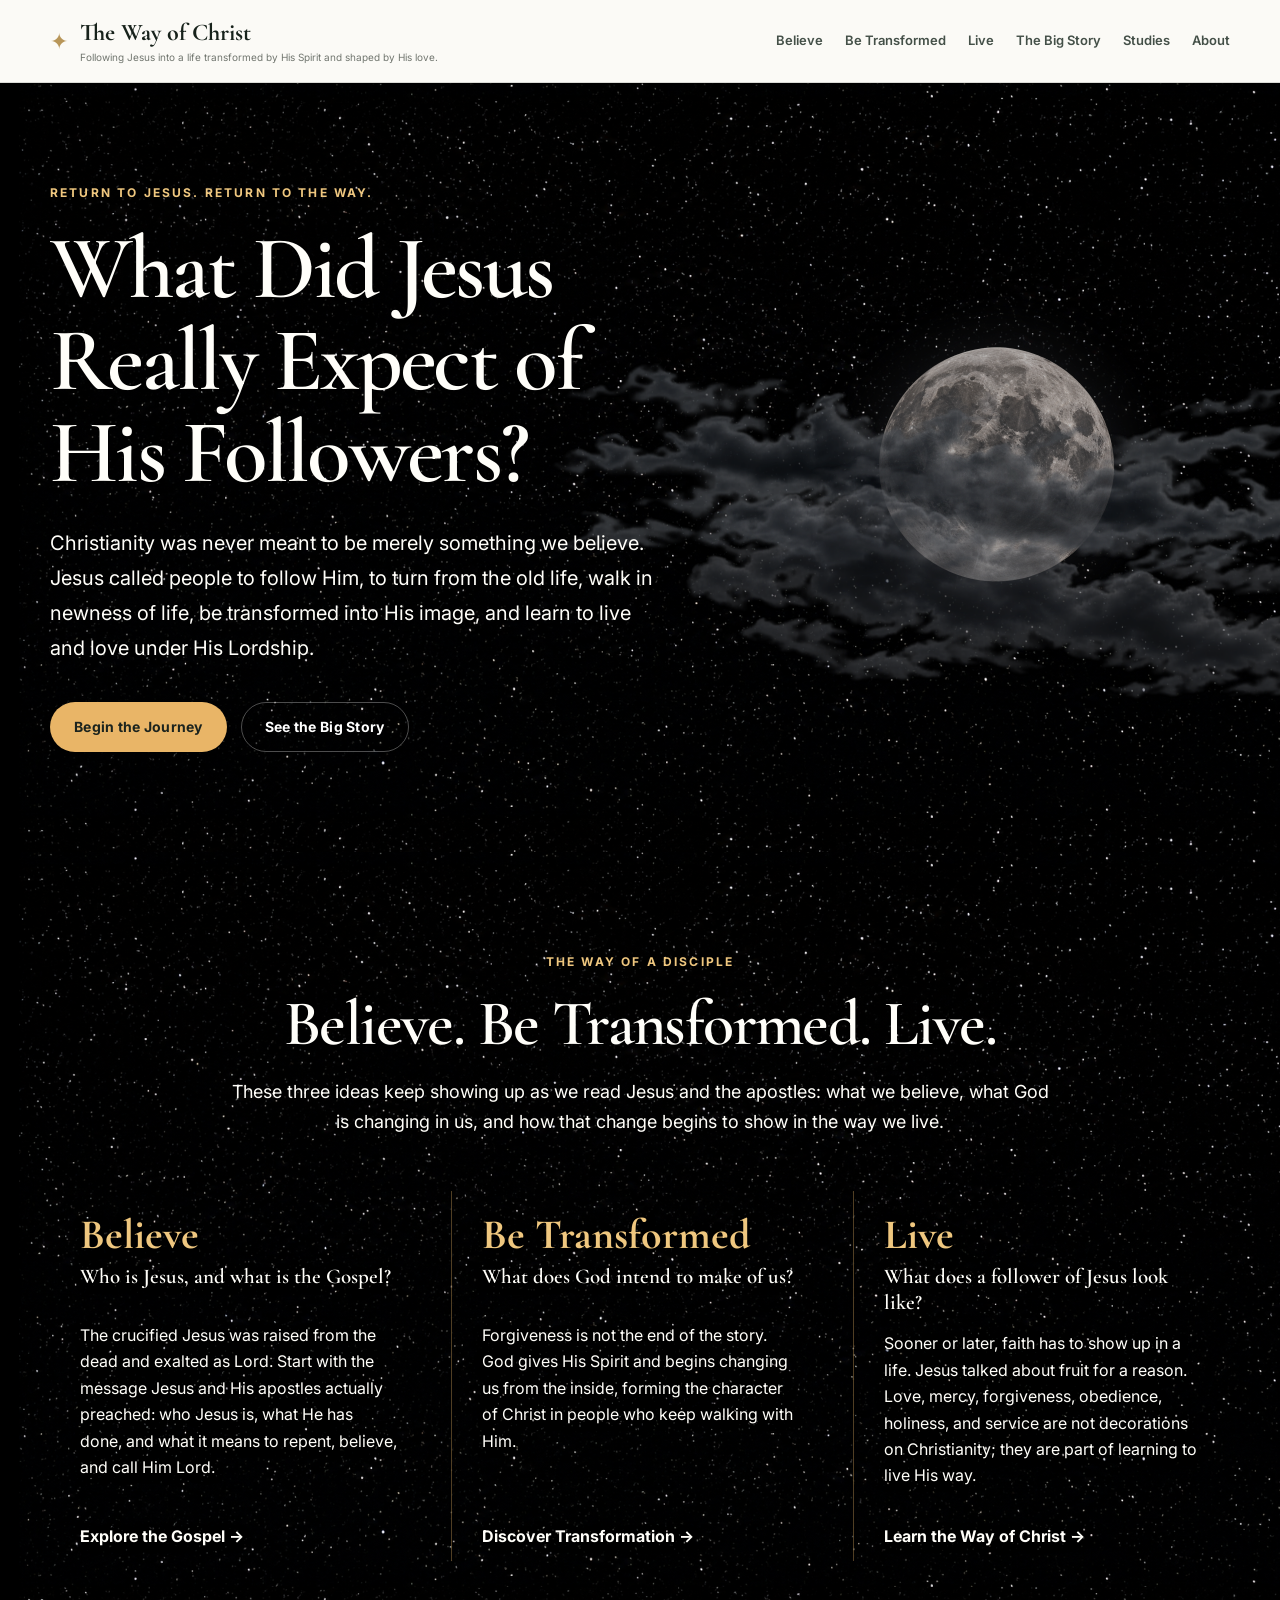
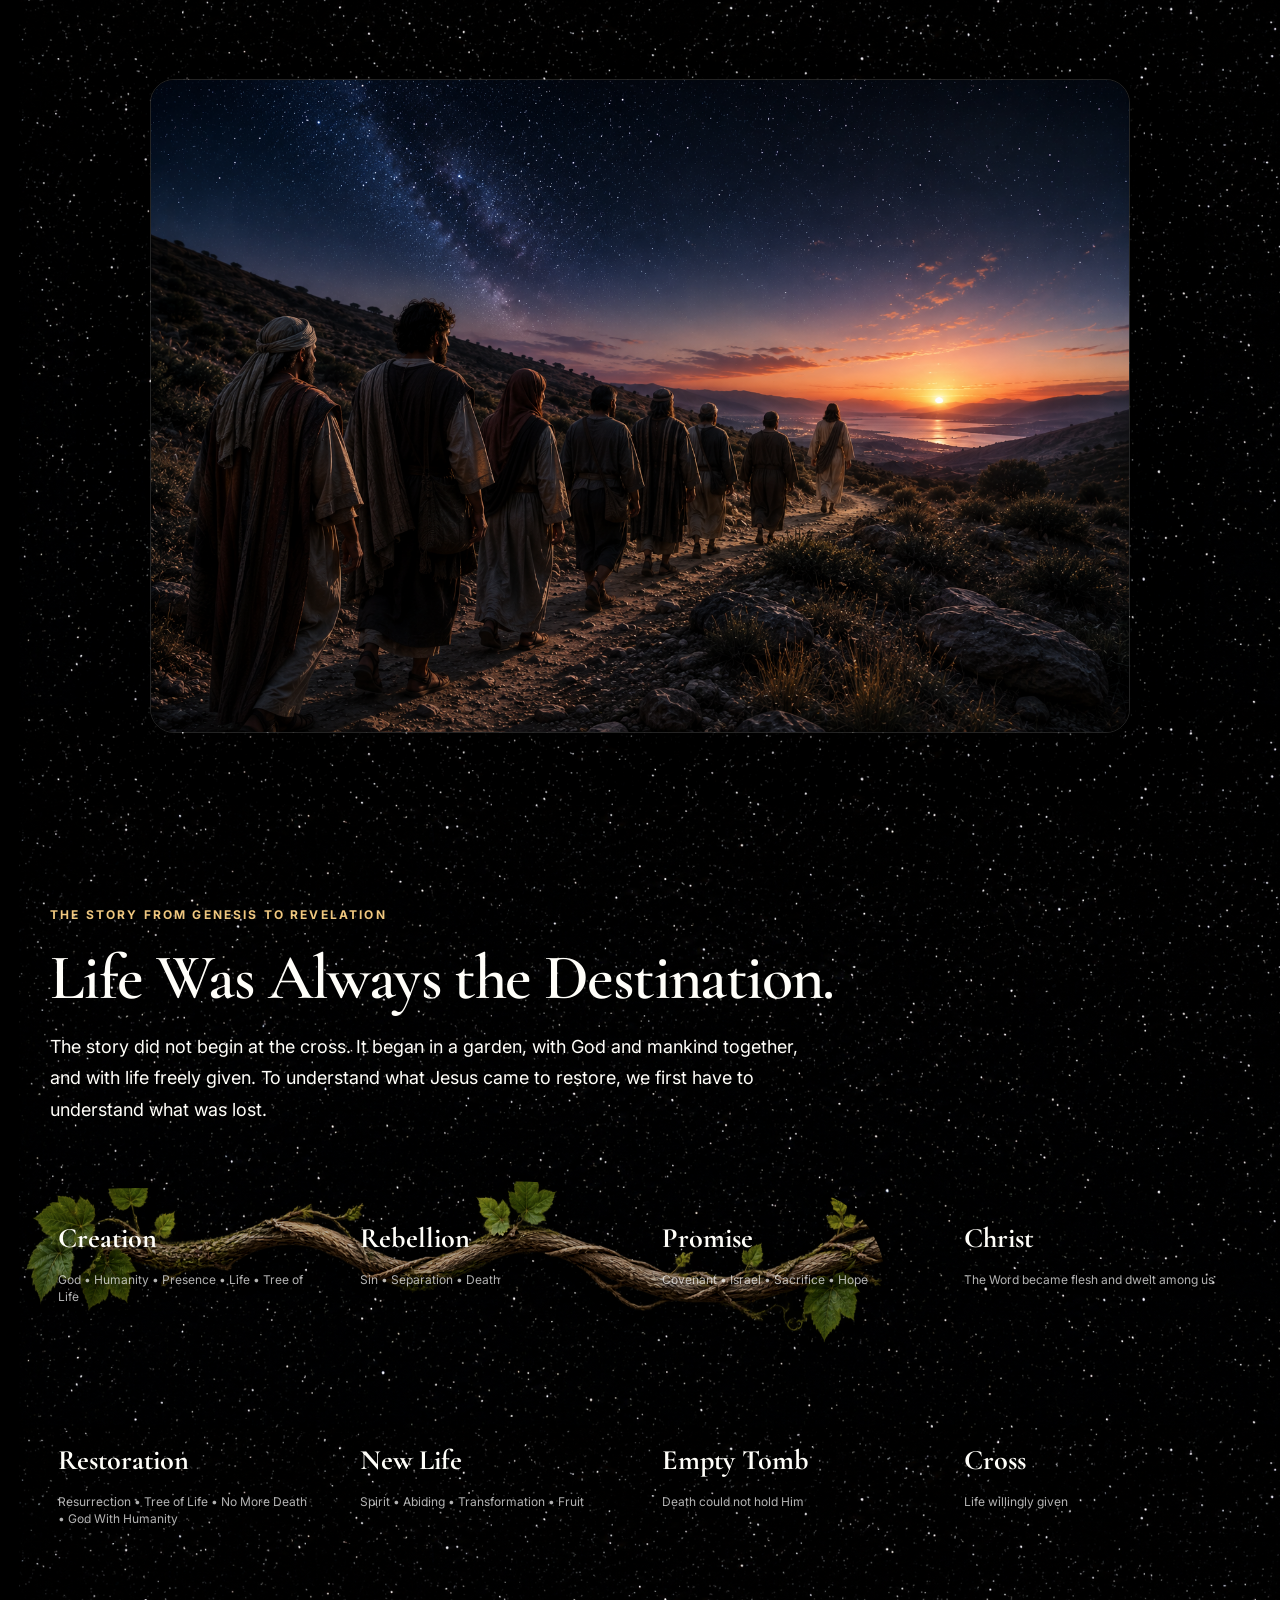
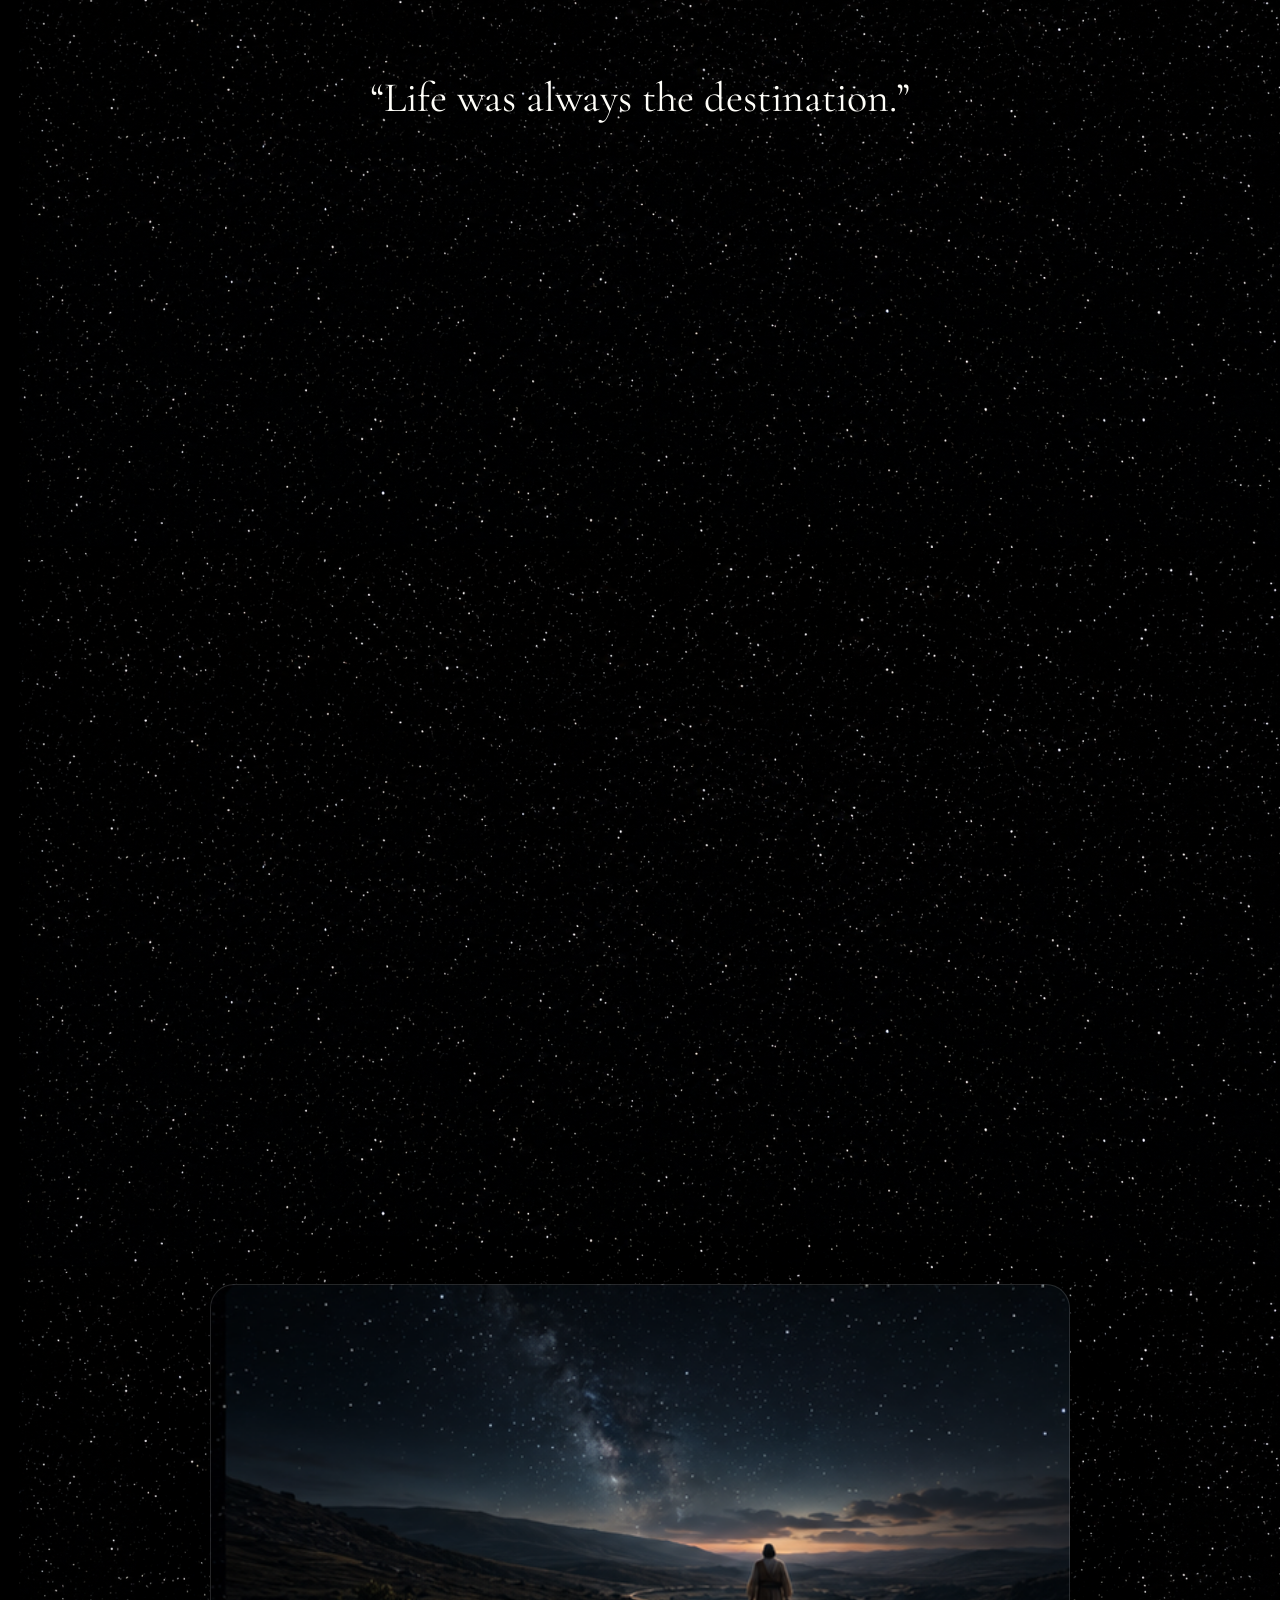
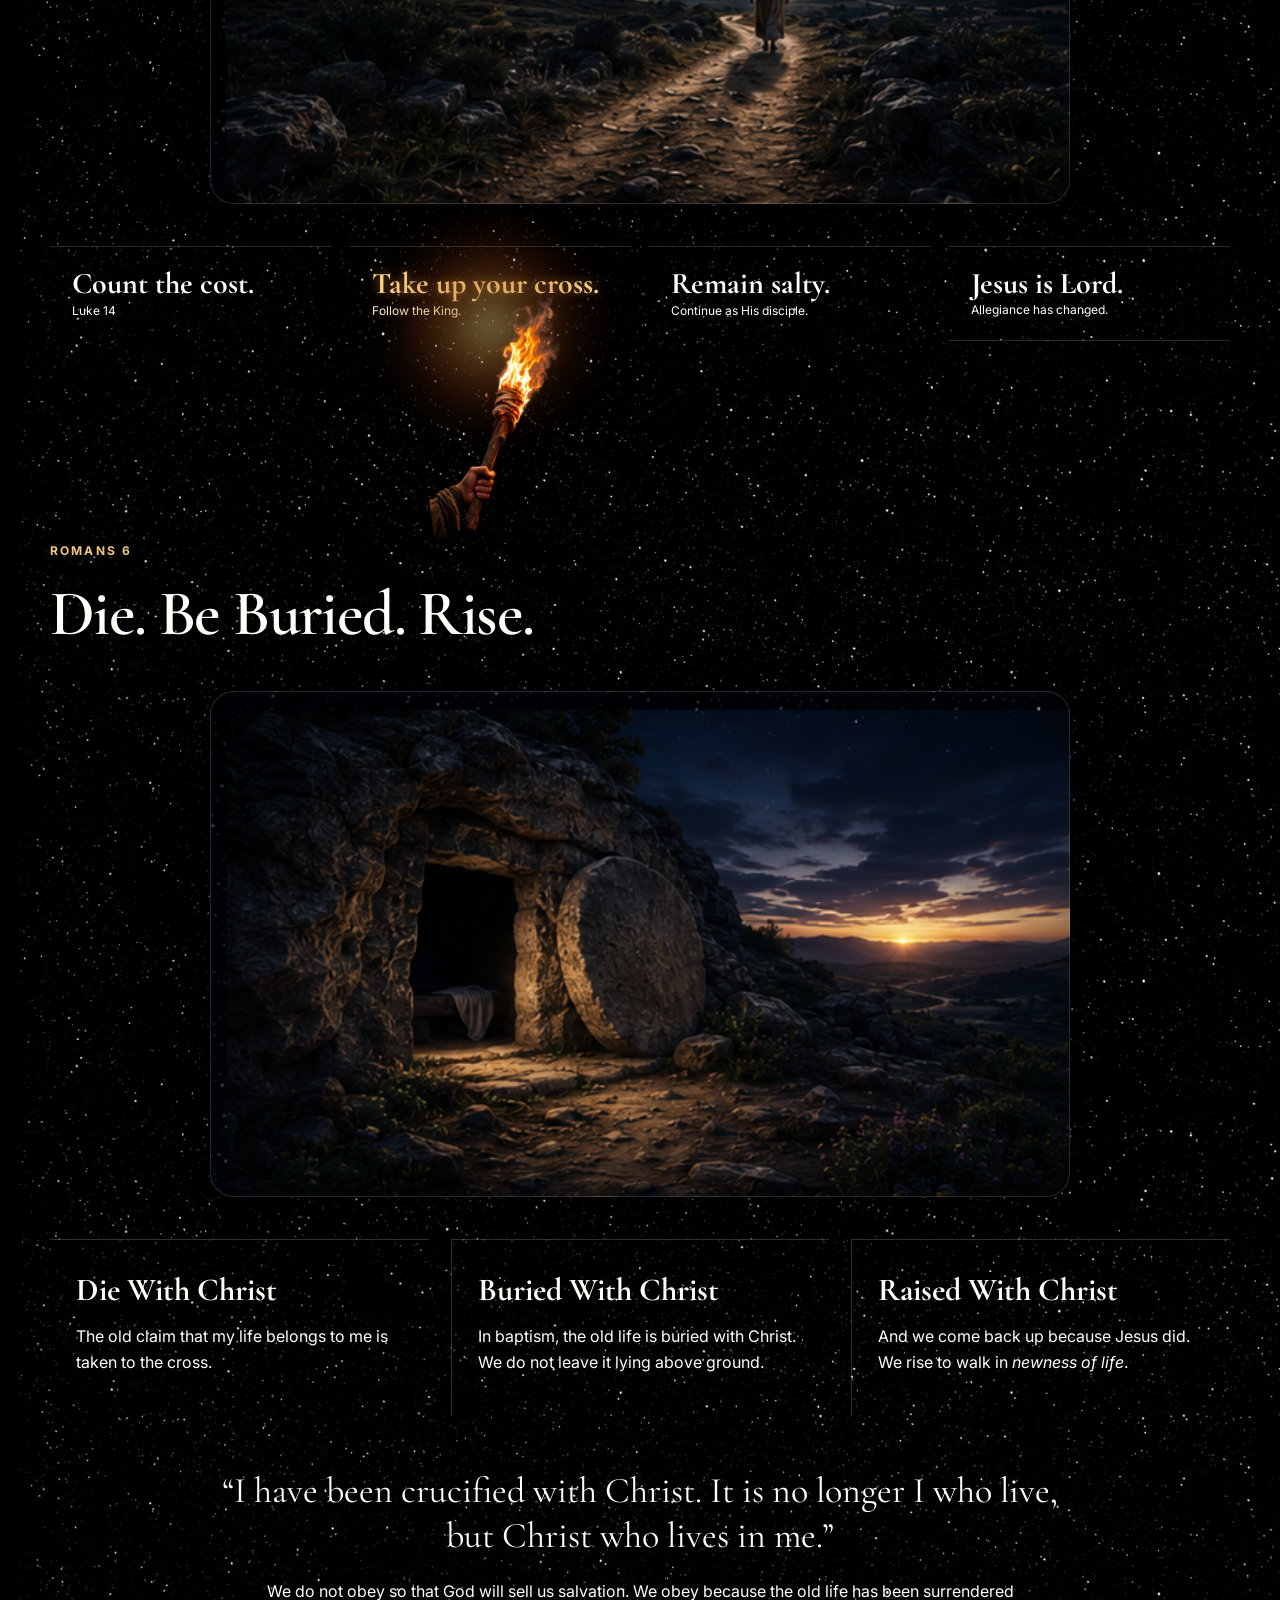
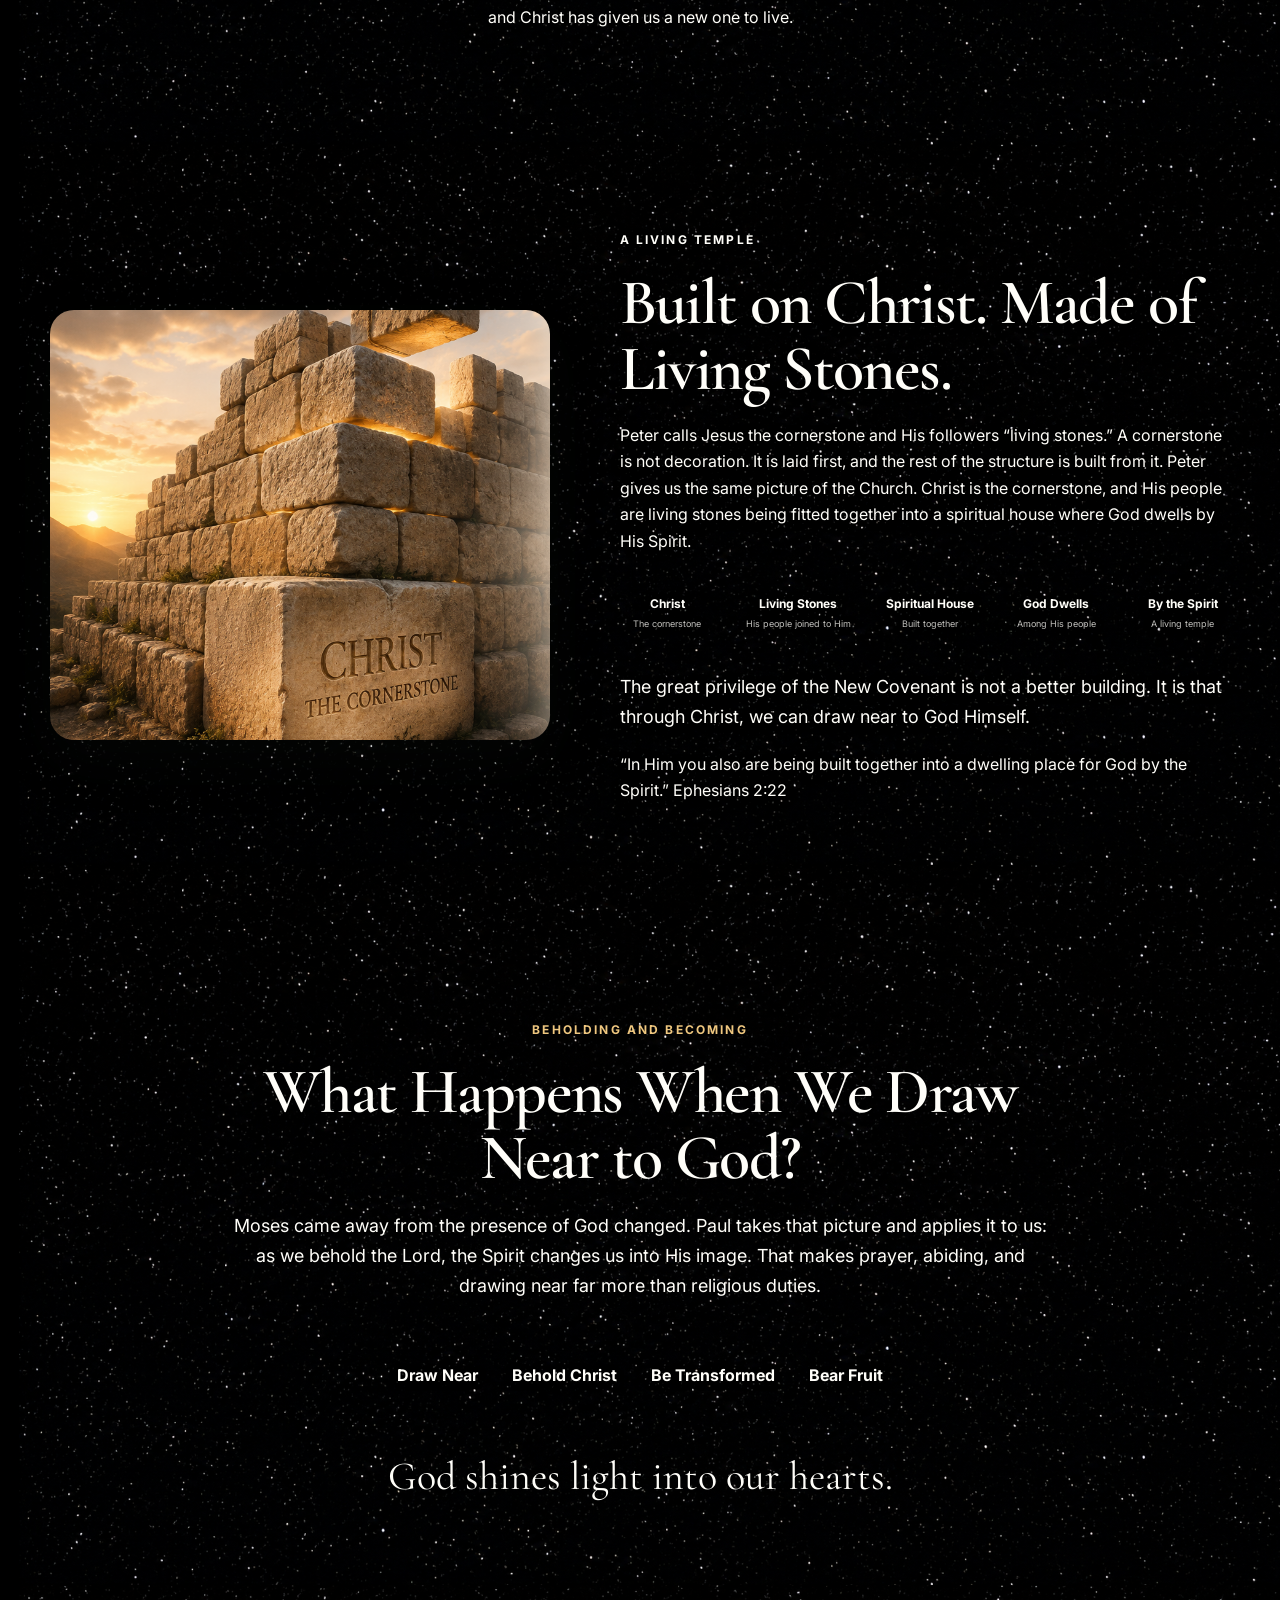
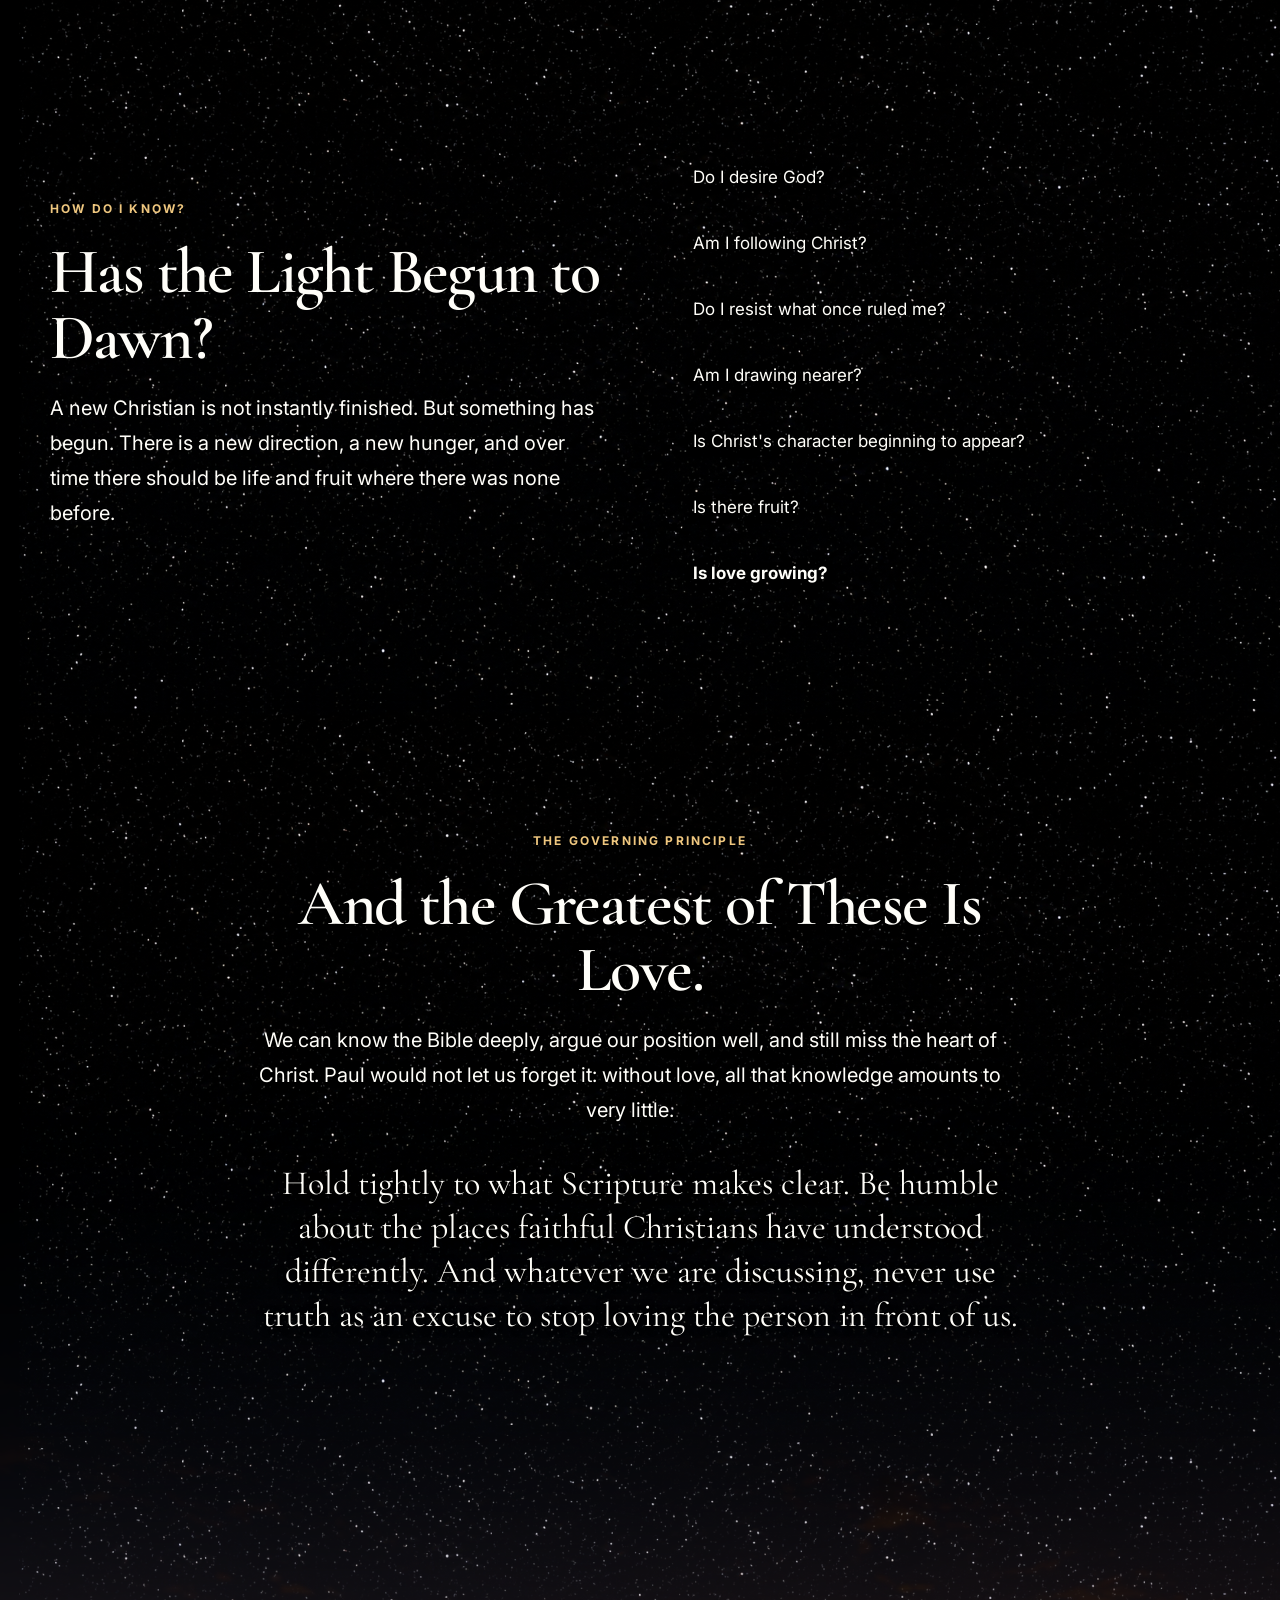
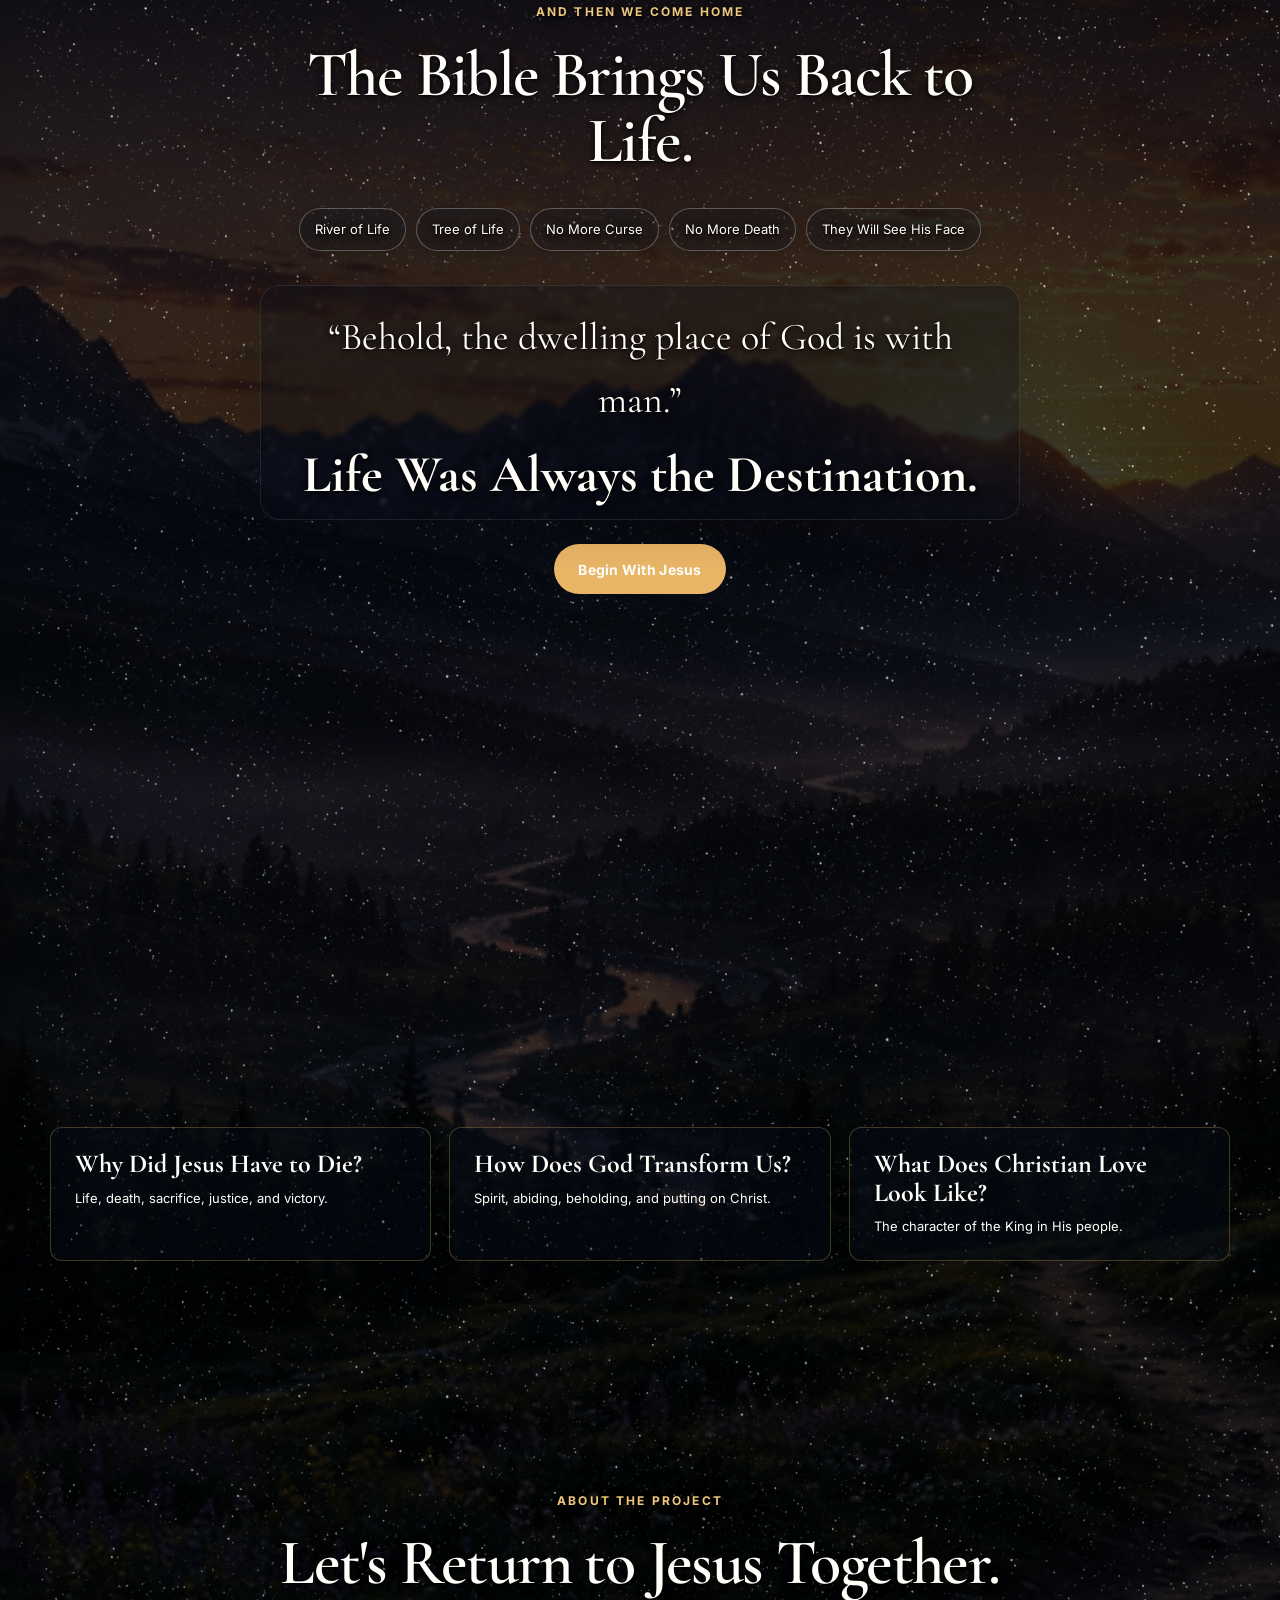
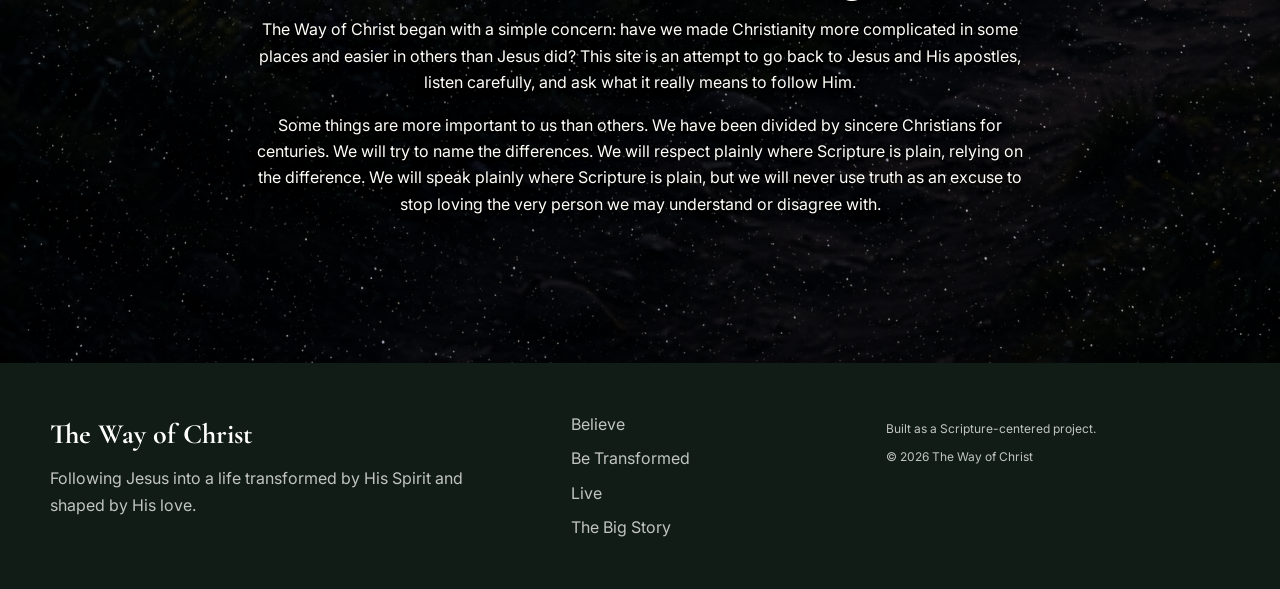
==== index.html @ a10064ac "Bump stylesheet cache version for separator line fixes" ====
<!DOCTYPE html>
<html lang="en">
<head>
  <meta charset="UTF-8" />
  <meta name="viewport" content="width=device-width, initial-scale=1.0" />
  <meta name="description" content="The Way of Christ. Following Jesus into a life transformed by His Spirit and shaped by His love." />
  <title>The Way of Christ</title>
  <link rel="preconnect" href="https://fonts.googleapis.com">
  <link rel="preconnect" href="https://fonts.gstatic.com" crossorigin>
  <link href="https://fonts.googleapis.com/css2?family=Cormorant+Garamond:wght@500;600;700&family=Inter:wght@400;500;600;700&display=swap" rel="stylesheet">
  <link rel="stylesheet" href="styles.css?v=41" />
</head>
<body>
  <header class="site-header" id="top"><div class="container nav-wrap"><a class="brand" href="#top" aria-label="The Way of Christ home"><span class="brand-mark">✦</span><span class="brand-text"><strong>The Way of Christ</strong><small>Following Jesus into a life transformed by His Spirit and shaped by His love.</small></span></a><button class="nav-toggle" aria-label="Open navigation" aria-expanded="false">☰</button><nav class="main-nav" aria-label="Main navigation"><a href="#believe">Believe</a><a href="#transform">Be Transformed</a><a href="#live">Live</a><a href="#big-story">The Big Story</a><a href="#studies">Studies</a><a href="#about">About</a></nav></div></header>
  <main>
    <div class="sky-stage sky-1"><section class="hero section-dark"><div class="container hero-grid"><div class="hero-copy reveal"><p class="eyebrow">RETURN TO JESUS. RETURN TO THE WAY.</p><h1>What Did Jesus Really Expect of His Followers?</h1><p class="hero-lead">Christianity was never meant to be merely something we believe. Jesus called people to follow Him, to turn from the old life, walk in newness of life, be transformed into His image, and learn to live and love under His Lordship.</p><div class="hero-actions"><a class="btn btn-primary" href="#believe">Begin the Journey</a><a class="btn btn-ghost" href="#big-story">See the Big Story</a></div></div></div></section></div>
    <div class="sky-stage sky-2">
      <section class="pillars section-light" id="believe"><div class="container"><div class="section-heading reveal"><p class="eyebrow dark">THE WAY OF A DISCIPLE</p><h2>Believe. Be Transformed. Live.</h2><p>These three ideas keep showing up as we read Jesus and the apostles: what we believe, what God is changing in us, and how that change begins to show in the way we live.</p></div><div class="card-grid three"><article class="pillar-card reveal"><h3>Believe</h3><h4>Who is Jesus, and what is the Gospel?</h4><p>The crucified Jesus was raised from the dead and exalted as Lord. Start with the message Jesus and His apostles actually preached: who Jesus is, what He has done, and what it means to repent, believe, and call Him Lord.</p><a href="#studies">Explore the Gospel →</a></article><article class="pillar-card reveal delay-1" id="transform"><h3>Be Transformed</h3><h4>What does God intend to make of us?</h4><p>Forgiveness is not the end of the story. God gives His Spirit and begins changing us from the inside, forming the character of Christ in people who keep walking with Him.</p><a href="#transformation">Discover Transformation →</a></article><article class="pillar-card reveal delay-2" id="live"><h3>Live</h3><h4>What does a follower of Jesus look like?</h4><p>Sooner or later, faith has to show up in a life. Jesus talked about fruit for a reason. Love, mercy, forgiveness, obedience, holiness, and service are not decorations on Christianity; they are part of learning to live His way.</p><a href="#love">Learn the Way of Christ →</a></article></div></div></section>
      <section class="big-story section-earth" id="big-story"><div class="container"><div class="section-heading left reveal"><p class="eyebrow">THE STORY FROM GENESIS TO REVELATION</p><h2>Life Was Always the Destination.</h2><p class="lead">The story did not begin at the cross. It began in a garden, with God and mankind together, and with life freely given. To understand what Jesus came to restore, we first have to understand what was lost.</p></div><div class="story-track reveal"><div class="story-step"><span>01</span><strong>Creation</strong><small>God • Humanity • Presence • Life • Tree of Life</small></div><div class="story-arrow">→</div><div class="story-step"><span>02</span><strong>Rebellion</strong><small>Sin • Separation • Death</small></div><div class="story-arrow">→</div><div class="story-step"><span>03</span><strong>Promise</strong><small>Covenant • Israel • Sacrifice • Hope</small></div><div class="story-arrow">→</div><div class="story-step emphasis"><span>04</span><strong>Christ</strong><small>The Word became flesh and dwelt among us</small></div><div class="story-arrow">→</div><div class="story-step"><span>05</span><strong>Cross</strong><small>Life willingly given</small></div><div class="story-arrow">→</div><div class="story-step"><span>06</span><strong>Empty Tomb</strong><small>Death could not hold Him</small></div><div class="story-arrow">→</div><div class="story-step"><span>07</span><strong>New Life</strong><small>Spirit • Abiding • Transformation • Fruit</small></div><div class="story-arrow">→</div><div class="story-step"><span>08</span><strong>Restoration</strong><small>Resurrection • Tree of Life • No More Death • God With Humanity</small></div></div><div class="quote-band reveal"><p>“Life was always the destination.”</p></div></div></section>
      <section class="cross section-cream"><div class="container split"><div class="reveal"><p class="eyebrow dark">WHY THE CROSS?</p><h2>If God is love, why the blood, the sacrifice, and the cross?</h2><p class="lead">Why death? Why blood? Why sacrifice? Those questions can sound troubling until we go back to the beginning. God created life. Sin brought death. The cross has to be understood inside that larger story.</p><a class="text-link" href="#studies">Read Why Jesus Had to Die →</a></div><aside class="feature-quote reveal delay-1"><p>“The cross isn't evidence that God loves death. The cross is how far God was willing to go to overcome it.”</p><span></span><p>“The Christian story does not end at a bloody cross. It passes through an empty tomb.”</p></aside></div></section>
      <section class="discipleship section-light"><div class="container"><div class="section-heading reveal"><p class="eyebrow dark">COUNT THE COST</p><h2>Jesus Didn't Merely Ask People to Believe Something About Him.</h2><p>He called them to follow Him, and He was remarkably plain about what that could cost.</p></div><div class="story-visual follow-visual reveal" role="img" aria-label="A solitary figure walking a rocky path under a star-filled night sky"></div><div class="discipleship-grid"><div class="word-card reveal"><strong>Count the cost.</strong><span>Luke 14</span></div><div class="word-card reveal delay-1"><strong>Take up your cross.</strong><span>Follow the King.</span></div><div class="word-card reveal delay-2"><strong>Remain salty.</strong><span>Continue as His disciple.</span></div><div class="word-card reveal delay-3"><strong>Jesus is Lord.</strong><span>Allegiance has changed.</span></div></div></div></section>
      <section class="new-life section-dark-soft"><div class="container"><div class="section-heading left reveal"><p class="eyebrow">ROMANS 6</p><h2>Die. Be Buried. Rise.</h2></div><div class="story-visual tomb-visual reveal"></div><div class="rise-grid"><article class="rise-step reveal"><span>01</span><h3>Die With Christ</h3><p>The old claim that my life belongs to me is taken to the cross.</p></article><article class="rise-step reveal delay-1"><span>02</span><h3>Buried With Christ</h3><p>In baptism, the old life is buried with Christ. We do not leave it lying above ground.</p></article><article class="rise-step reveal delay-2"><span>03</span><h3>Raised With Christ</h3><p>And we come back up because Jesus did. We rise to walk in <em>newness of life</em>.</p></article></div><blockquote class="scripture reveal">“I have been crucified with Christ. It is no longer I who live, but Christ who lives in me.”</blockquote><p class="center-note reveal">We do not obey so that God will sell us salvation. We obey because the old life has been surrendered and Christ has given us a new one to live.</p></div></section>
    </div>
    <div class="sky-stage sky-3"><section class="temple section-stone"><div class="container temple-layout"><div class="temple-scene reveal"><div class="temple-photo"></div></div><div class="temple-copy reveal delay-1"><p class="eyebrow dark">A LIVING TEMPLE</p><h2>Built on Christ. Made of Living Stones.</h2><p>Peter calls Jesus the cornerstone and His followers “living stones.” A cornerstone is not decoration. It is laid first, and the rest of the structure is built from it. Peter gives us the same picture of the Church. Christ is the cornerstone, and His people are living stones being fitted together into a spiritual house where God dwells by His Spirit.</p><div class="dwelling-path"><div><span>01</span><strong>Christ</strong><small>The cornerstone</small></div><i></i><div><span>02</span><strong>Living Stones</strong><small>His people joined to Him</small></div><i></i><div><span>03</span><strong>Spiritual House</strong><small>Built together</small></div><i></i><div><span>04</span><strong>God Dwells</strong><small>Among His people</small></div><i></i><div><span>05</span><strong>By the Spirit</strong><small>A living temple</small></div></div><p class="lead-sm temple-callout">The great privilege of the New Covenant is not a better building. It is that through Christ, we can draw near to God Himself.</p><p class="temple-scripture">“In Him you also are being built together into a dwelling place for God by the Spirit.” <span>Ephesians 2:22</span></p></div></div></section><section class="transformation section-light" id="transformation"><div class="container"><div class="section-heading reveal"><p class="eyebrow dark">BEHOLDING AND BECOMING</p><h2>What Happens When We Draw Near to God?</h2><p>Moses came away from the presence of God changed. Paul takes that picture and applies it to us: as we behold the Lord, the Spirit changes us into His image. That makes prayer, abiding, and drawing near far more than religious duties.</p></div><div class="transform-flow reveal"><span>Draw Near</span><b>→</b><span>Behold Christ</span><b>→</b><span>Be Transformed</span><b>→</b><span>Bear Fruit</span></div><p class="glow-line reveal">God shines light into our hearts.</p></div></section><section class="assurance section-dawn"><div class="container split"><div class="reveal"><p class="eyebrow dark">HOW DO I KNOW?</p><h2>Has the Light Begun to Dawn?</h2><p class="lead">A new Christian is not instantly finished. But something has begun. There is a new direction, a new hunger, and over time there should be life and fruit where there was none before.</p></div><div class="checklist reveal delay-1"><p>Do I desire God?</p><p>Am I following Christ?</p><p>Do I resist what once ruled me?</p><p>Am I drawing nearer?</p><p>Is Christ's character beginning to appear?</p><p>Is there fruit?</p><p><strong>Is love growing?</strong></p></div></div></section></div>
    <div class="sky-stage sky-4"><section class="love section-cream" id="love"><div class="container narrow reveal"><p class="eyebrow dark">THE GOVERNING PRINCIPLE</p><h2>And the Greatest of These Is Love.</h2><p class="lead">We can know the Bible deeply, argue our position well, and still miss the heart of Christ. Paul would not let us forget it: without love, all that knowledge amounts to very little.</p><div class="rule-line"></div><p class="manifesto">Hold tightly to what Scripture makes clear. Be humble about the places faithful Christians have understood differently. And whatever we are discussing, never use truth as an excuse to stop loving the person in front of us.</p></div></section><section class="restoration section-final"><div class="container narrow reveal"><p class="eyebrow">AND THEN WE COME HOME</p><h2>The Bible Brings Us Back to Life.</h2><div class="final-list"><span>River of Life</span><span>Tree of Life</span><span>No More Curse</span><span>No More Death</span><span>They Will See His Face</span></div><blockquote>“Behold, the dwelling place of God is with man.”</blockquote><h3>Life Was Always the Destination.</h3><a class="btn btn-primary" href="#top">Begin With Jesus</a></div></section><section class="studies section-light" id="studies"><div class="container"><div class="section-heading left reveal"><p class="eyebrow dark">FOUNDATIONAL STUDIES</p><h2>Start Here.</h2></div><div class="study-grid"><a class="study-card reveal" href="#"><span>01</span><strong>What Is a Disciple?</strong><small>Luke 14 and the call to follow Jesus.</small></a><a class="study-card reveal delay-1" href="#"><span>02</span><strong>What Does It Mean That Jesus Is Lord?</strong><small>Recovering the meaning of King, Master, and allegiance.</small></a><a class="study-card reveal delay-2" href="#"><span>03</span><strong>What Does It Mean to Repent?</strong><small>Turning from rebellion toward the rightful King.</small></a><a class="study-card reveal" href="#"><span>04</span><strong>Why Did Jesus Have to Die?</strong><small>Life, death, sacrifice, justice, and victory.</small></a><a class="study-card reveal delay-1" href="#"><span>05</span><strong>How Does God Transform Us?</strong><small>Spirit, abiding, beholding, and putting on Christ.</small></a><a class="study-card reveal delay-2" href="#"><span>06</span><strong>What Does Christian Love Look Like?</strong><small>The character of the King in His people.</small></a></div></div></section><section class="about section-cream" id="about"><div class="container narrow reveal"><p class="eyebrow dark">ABOUT THE PROJECT</p><h2>Let's Return to Jesus Together.</h2><p>The Way of Christ began with a simple concern: have we made Christianity more complicated in some places and easier in others than Jesus did? This site is an attempt to go back to Jesus and His apostles, listen carefully, and ask what it really means to follow Him.</p><p>Some things are more important to us than others. We have been divided by sincere Christians for centuries. We will try to name the differences. We will respect plainly where Scripture is plain, relying on the difference. We will speak plainly where Scripture is plain, but we will never use truth as an excuse to stop loving the very person we may understand or disagree with.</p></div></section></div>
  </main>
  <footer class="site-footer"><div class="container footer-grid"><div><strong>The Way of Christ</strong><p>Following Jesus into a life transformed by His Spirit and shaped by His love.</p></div><div class="footer-links"><a href="#believe">Believe</a><a href="#transform">Be Transformed</a><a href="#live">Live</a><a href="#big-story">The Big Story</a></div><div class="footer-note"><p>Built as a Scripture-centered project.</p><p>© <span id="year"></span> The Way of Christ</p></div></div></footer>
  <script src="script.js"></script>
  <script src="dawn-fix.js"></script>
  <script src="lamp-effect.js"></script>
</body>
</html>
---- styles.css ----
:root{
  --ink:#17221b;--deep:#17261e;--deep2:#24372c;--forest:#36543f;--sage:#8da18d;--moss:#6f7f63;--cream:#f4efe4;--sand:#e7decf;--stone:#d8d1c3;--paper:#fbfaf6;--gold:#b89659;--amber:#e9b567;--white:#fffef9;--muted:#6f736f;--line:rgba(23,34,27,.14);--shadow:0 20px 60px rgba(31,45,35,.12);--serif:'Cormorant Garamond',Georgia,serif;--sans:'Inter',Arial,sans-serif
}
*{box-sizing:border-box}html{scroll-behavior:smooth}body{margin:0;font-family:var(--sans);color:var(--ink);background:var(--paper);line-height:1.65}a{color:inherit;text-decoration:none}img{max-width:100%}.container{width:min(1180px,calc(100% - 40px));margin:0 auto}.narrow{width:min(780px,100%);margin:0 auto;text-align:center}section{position:relative;padding:100px 0;overflow:hidden}.section-light{background:var(--paper)}.section-cream{background:var(--cream)}.section-earth{background:#2b382d;color:var(--white)}.section-stone{background:#e8e1d6}.section-dark{background:linear-gradient(180deg,#102018 0%,#1f3126 100%);color:var(--white)}.section-dark-soft{background:linear-gradient(180deg,#24372c,#304536);color:var(--white)}.section-dawn{background:linear-gradient(180deg,#f3ead9 0%,#fae5c4 58%,#f5c987 100%)}.section-final{background:radial-gradient(circle at 50% 8%,rgba(240,190,108,.25),transparent 28%),linear-gradient(180deg,#1e3026 0%,#111d17 100%);color:white;text-align:center}
.site-header{position:sticky;top:0;z-index:50;background:rgba(251,250,246,.92);backdrop-filter:blur(15px);border-bottom:1px solid var(--line)}.nav-wrap{display:flex;align-items:center;justify-content:space-between;min-height:82px;gap:24px}.brand{display:flex;align-items:center;gap:12px;max-width:500px}.brand-mark{font-size:22px;color:var(--gold)}.brand-text{display:flex;flex-direction:column;line-height:1.15}.brand-text strong{font-family:var(--serif);font-size:24px;font-weight:700}.brand-text small{font-size:10px;color:#71766f;margin-top:5px}.main-nav{display:flex;gap:22px;font-size:13px;font-weight:600;color:#445048}.main-nav a{padding:10px 0;position:relative}.main-nav a:after{content:"";position:absolute;left:0;right:100%;bottom:4px;height:1px;background:var(--gold);transition:.25s}.main-nav a:hover:after{right:0}.nav-toggle{display:none;border:0;background:none;font-size:26px;color:var(--ink)}
.hero{min-height:760px;display:flex;align-items:center;color:var(--white)}.hero:before{content:"";position:absolute;inset:0;background:linear-gradient(110deg,rgba(0,0,0,.18),transparent 50%)}.hero-grid{display:grid;grid-template-columns:1.1fr .9fr;gap:70px;align-items:center;position:relative;z-index:1}.eyebrow{letter-spacing:.18em;font-size:12px;font-weight:700;color:#e4c186;margin:0 0 20px;text-transform:uppercase}.eyebrow.dark{color:#6f7e67}h1,h2,h3,h4{font-family:var(--serif);margin-top:0;line-height:1.03}h1{font-size:clamp(56px,7vw,92px);font-weight:600;letter-spacing:-.03em;margin-bottom:26px}h2{font-size:clamp(42px,5vw,68px);font-weight:600;letter-spacing:-.025em;margin-bottom:20px}h3{font-size:32px;margin-bottom:12px}h4{font-size:21px;line-height:1.25;margin-bottom:14px}.hero-lead,.lead{font-size:20px;line-height:1.75;max-width:760px}.lead-sm{font-size:18px;line-height:1.7}.hero-actions{display:flex;gap:14px;margin-top:36px;flex-wrap:wrap}.btn{display:inline-flex;align-items:center;justify-content:center;min-height:50px;padding:0 23px;border-radius:999px;font-size:14px;font-weight:700;letter-spacing:.02em;transition:.25s;border:1px solid transparent}.btn-primary{background:var(--amber);color:#1c241e}.btn-primary:hover{transform:translateY(-2px);box-shadow:0 12px 30px rgba(233,181,103,.25)}.btn-ghost{border-color:rgba(255,255,255,.3);color:white}.btn-ghost:hover{background:rgba(255,255,255,.08)}
.section-heading{text-align:center;max-width:820px;margin:0 auto 54px}.section-heading.left{text-align:left;margin-left:0}.section-heading>p:last-child{font-size:18px;color:var(--muted)}.card-grid.three{display:grid;grid-template-columns:repeat(3,1fr);gap:24px}.pillar-card{background:white;border:1px solid var(--line);border-radius:18px;padding:34px;box-shadow:0 10px 30px rgba(31,45,35,.05);transition:.25s;min-height:390px}.pillar-card h3{font-size:42px;margin:10px 0 8px}.pillar-card p{color:#5d655f}.pillar-card a,.text-link{display:inline-block;margin-top:16px;font-weight:700;color:#47614c}
.story-track{display:grid;grid-template-columns:repeat(15,auto);align-items:stretch;gap:10px;overflow-x:auto;padding:10px 2px 24px;scrollbar-width:thin}.story-step{min-width:165px;padding:24px 18px;border:1px solid rgba(255,255,255,.18);border-radius:16px;background:rgba(255,255,255,.055);display:flex;flex-direction:column;gap:9px}.story-step span{font-size:11px;color:#e0b873;letter-spacing:.15em}.story-step strong{font-family:var(--serif);font-size:28px}.story-step small{font-size:12px;color:rgba(255,255,255,.7);line-height:1.45}.story-step.emphasis{background:rgba(224,184,115,.12);border-color:rgba(224,184,115,.42)}.story-arrow{align-self:center;color:#c7a66f;font-size:22px}.quote-band{margin-top:38px;padding:26px 30px;border-top:1px solid rgba(255,255,255,.15);border-bottom:1px solid rgba(255,255,255,.15);text-align:center}.quote-band p{font-family:var(--serif);font-size:42px;margin:0}.split{display:grid;grid-template-columns:1fr 1fr;gap:74px;align-items:center}.feature-quote{border-left:3px solid var(--gold);padding:10px 0 10px 30px}.feature-quote p{font-family:var(--serif);font-size:31px;line-height:1.25;margin:0}.feature-quote span{display:block;width:60px;height:1px;background:#bca27c;margin:28px 0}
.discipleship-grid{display:grid;grid-template-columns:repeat(4,1fr);gap:18px}.word-card{padding:28px;border-radius:16px;background:#f0ebdf;border:1px solid var(--line);min-height:160px;display:flex;flex-direction:column;justify-content:space-between}.word-card strong{font-family:var(--serif);font-size:30px;line-height:1.1}.word-card span{font-size:12px;color:#6b746c}.rise-grid{display:grid;grid-template-columns:repeat(3,1fr);gap:22px;margin-top:30px}.rise-step{padding:32px;border:1px solid rgba(255,255,255,.16);border-radius:18px;background:rgba(255,255,255,.04)}.rise-step span{color:#e9be78;font-size:12px;letter-spacing:.14em}.rise-step h3{margin-top:10px}.rise-step p{color:rgba(255,255,255,.74)}.scripture{font-family:var(--serif);font-size:36px;line-height:1.25;text-align:center;max-width:880px;margin:52px auto 20px;padding:0;border:0}.center-note{text-align:center;color:rgba(255,255,255,.74);max-width:760px;margin:0 auto}
.temple-layout{display:grid;grid-template-columns:.9fr 1.1fr;gap:70px;align-items:center}.temple-photo{min-height:430px;background:url("assets/living-temple.png") center/cover no-repeat;border-radius:24px;box-shadow:var(--shadow)}.dwelling-path{display:flex;gap:10px;align-items:center;flex-wrap:wrap;margin:24px 0;padding:16px 18px;border-radius:12px;background:rgba(15,28,24,.76);color:white}.dwelling-path div{display:flex;flex-direction:column;gap:3px;min-width:95px;text-align:center}.dwelling-path span{font-size:10px;color:#e0b873}.dwelling-path strong{font-size:12px}.dwelling-path small{font-size:9px;opacity:.75}.dwelling-path i{width:12px;height:1px;background:#d0ad70}.transform-flow{display:flex;justify-content:center;gap:14px;align-items:center;flex-wrap:wrap;margin-top:36px}.transform-flow span{padding:14px 18px;border:1px solid var(--line);background:white;border-radius:999px;font-weight:700}.transform-flow b{color:var(--gold)}.glow-line{text-align:center;font-family:var(--serif);font-size:40px;color:#5e765f;margin-top:46px}.checklist{display:grid;gap:10px}.checklist p{margin:0;padding:14px 16px;border-bottom:1px solid rgba(79,78,66,.16);font-size:17px}.rule-line{width:80px;height:1px;background:#8f856e;margin:32px auto}.manifesto{font-family:var(--serif);font-size:34px;line-height:1.3}.final-list{display:flex;justify-content:center;gap:10px;flex-wrap:wrap;margin:34px 0}.final-list span{border:1px solid rgba(23,34,27,.18);padding:10px 15px;border-radius:999px;font-size:13px}.section-final blockquote{font-family:var(--serif);font-size:38px;margin:46px auto 20px}.section-final h3{font-size:52px;margin-bottom:28px}.study-grid{display:grid;grid-template-columns:repeat(3,1fr);gap:18px}.study-card{display:flex;flex-direction:column;gap:9px;background:white;border:1px solid var(--line);border-radius:16px;padding:25px;min-height:180px;transition:.25s}.study-card span{font-size:11px;color:var(--gold);font-weight:700;letter-spacing:.15em}.study-card strong{font-family:var(--serif);font-size:26px;line-height:1.1}.study-card small{color:#68706a;font-size:13px}.site-footer{background:#111c16;color:rgba(255,255,255,.74);padding:48px 0}.footer-grid{display:grid;grid-template-columns:1.4fr .8fr 1fr;gap:40px;align-items:start}.site-footer strong{font-family:var(--serif);font-size:28px;color:white}.site-footer p{margin:8px 0 0;max-width:440px}.footer-links{display:grid;gap:8px}.footer-note{font-size:12px;line-height:1.7}.reveal{opacity:0;transform:translateY(22px);transition:opacity .75s ease,transform .75s ease}.reveal.visible{opacity:1;transform:none}.delay-1{transition-delay:.08s}.delay-2{transition-delay:.16s}.delay-3{transition-delay:.24s}
main{position:relative;overflow:hidden;background:#07172f}.sky-stage{position:relative;isolation:isolate;overflow:hidden;margin:0}.sky-stage>section{position:relative;z-index:2;background:transparent!important}.sky-1,.sky-2,.sky-3{background-image:url("assets/star-field-master.png")!important;background-color:#000!important;background-size:100vw auto!important;background-position:center top!important;background-repeat:repeat-y!important;background-attachment:scroll!important;margin-top:0!important;color:#fffef9!important}.sky-4{position:relative!important;isolation:isolate!important;background-image:url("assets/star-field-master.png")!important;background-color:#000!important;background-size:100vw auto!important;background-position:center top!important;background-repeat:repeat-y!important;overflow:hidden!important}.sky-4::before{content:""!important;display:block!important;position:absolute!important;z-index:0!important;inset:0!important;width:100%!important;height:100%!important;min-height:100%!important;background-image:url("assets/sunrise-path-final.png")!important;background-size:cover!important;background-position:center center!important;background-repeat:no-repeat!important;pointer-events:none!important;-webkit-mask-image:linear-gradient(to bottom,transparent 0%,transparent 14%,rgba(0,0,0,.08) 18%,rgba(0,0,0,.26) 23%,rgba(0,0,0,.52) 29%,rgba(0,0,0,.78) 35%,#000 42%,#000 100%)!important;mask-image:linear-gradient(to bottom,transparent 0%,transparent 14%,rgba(0,0,0,.08) 18%,rgba(0,0,0,.26) 23%,rgba(0,0,0,.52) 29%,rgba(0,0,0,.78) 35%,#000 42%,#000 100%)!important;filter:brightness(var(--dawn-brightness,1)) saturate(var(--dawn-saturation,1));opacity:var(--dawn-opacity,1)}.sky-4::after{content:none!important;display:none!important}.sky-4>section{position:relative!important;z-index:2!important}.sky-1 h1,.sky-1 h2,.sky-1 h3,.sky-1 p,.sky-2 h1,.sky-2 h2,.sky-2 h3,.sky-2 p,.sky-3 h1,.sky-3 h2,.sky-3 h3,.sky-3 p,.sky-3 li,.sky-3 blockquote{color:#fffef9!important}.sky-1 .eyebrow,.sky-2 .eyebrow,.sky-3 .eyebrow{color:#efc77f!important}.sky-1 .pillar-card,.sky-2 .pillar-card,.sky-2 .word-card,.sky-2 .rise-step,.sky-3 .temple-copy,.sky-3 .checklist,.sky-3 .transform-flow span{background:rgba(6,14,25,.88)!important;border-color:rgba(255,255,255,.18)!important;color:#fffef9!important;backdrop-filter:none!important;-webkit-backdrop-filter:none!important}.sky-1 .pillar-card *,.sky-2 .pillar-card *,.sky-2 .word-card *,.sky-2 .rise-step *,.sky-3 .temple-copy *,.sky-3 .checklist *,.sky-3 .transform-flow span{color:#fffef9!important}
.sky-4 .love .narrow,.sky-4 .restoration .narrow,.sky-4 .about .narrow{background:rgba(6,14,25,.62)!important;color:#fffef9!important;border:1px solid rgba(233,181,103,.30)!important;border-radius:24px!important;padding:30px 34px!important;box-shadow:0 22px 60px rgba(0,0,0,.22)!important;backdrop-filter:none!important;-webkit-backdrop-filter:none!important}.sky-4 .love .narrow *,.sky-4 .restoration .narrow *,.sky-4 .about .narrow *{color:#fffef9!important}.sky-4 .love .eyebrow,.sky-4 .restoration .eyebrow,.sky-4 .about .eyebrow{color:#efc77f!important}.sky-4 .study-card{background:rgba(6,14,25,.66)!important;color:#fffef9!important;border:1px solid rgba(233,181,103,.27)!important;box-shadow:0 18px 50px rgba(0,0,0,.20)!important;backdrop-filter:none!important;-webkit-backdrop-filter:none!important}.sky-4 .study-card *{color:#fffef9!important}.sky-4 .study-card span{color:#efc77f!important}
.story-image{margin:44px auto 42px;width:min(820px,92%);border-radius:24px;overflow:hidden;border:1px solid rgba(255,255,255,.14);box-shadow:0 26px 70px rgba(0,0,0,.30);background:#06101b}.story-image img{display:block;width:100%;height:auto}.story-image-follow{max-width:860px}.story-image-tomb{max-width:820px}.sky-2 .story-image{box-shadow:0 24px 70px rgba(0,0,0,.36),0 0 0 1px rgba(255,255,255,.08)}.discipleship .section-heading{margin-bottom:34px}.new-life .section-heading.left{margin-bottom:28px}.story-image-follow+.discipleship-grid{margin-top:12px}.story-image-tomb+.rise-grid{margin-top:16px}
/* Moon is anchored to the hero stage on the right, above the moving star field. */
.sky-1::before{content:"";position:absolute;z-index:1;top:8%;right:4vw;width:clamp(260px,30vw,560px);aspect-ratio:1/1;background:url("assets/full-moon.png") center/contain no-repeat;pointer-events:none;opacity:.96;filter:drop-shadow(0 0 30px rgba(225,220,205,.12))}.sky-1>section{position:relative;z-index:2}
@media(max-width:980px){.main-nav{position:absolute;left:20px;right:20px;top:74px;display:none;flex-direction:column;background:var(--paper);padding:18px;border:1px solid var(--line);border-radius:14px;box-shadow:var(--shadow)}.main-nav.open{display:flex}.nav-toggle{display:block}.brand-text small{display:none}.hero-grid,.split,.temple-layout{grid-template-columns:1fr}.card-grid.three,.study-grid{grid-template-columns:1fr 1fr}.discipleship-grid{grid-template-columns:1fr 1fr}.rise-grid{grid-template-columns:1fr}.hero{min-height:680px}.section-heading.left{text-align:left}.sky-1::before{top:6%;right:-8vw;width:clamp(220px,48vw,430px)}.sky-4::before{background-size:cover!important;background-position:center center!important}}
@media(max-width:700px){section{padding:76px 0}.container{width:min(100% - 28px,1180px)}h1{font-size:50px}h2{font-size:42px}.hero-lead,.lead{font-size:17px}.card-grid.three,.study-grid,.discipleship-grid{grid-template-columns:1fr}.manifesto{font-size:28px}.quote-band p{font-size:32px}.footer-grid{grid-template-columns:1fr}.story-image{width:100%;border-radius:18px;margin:30px auto 32px}.sky-1::before{top:4%;right:-18vw;width:76vw;opacity:.88}.sky-4::before{background-size:cover!important;background-position:center center!important;-webkit-mask-image:linear-gradient(to bottom,transparent 0%,transparent 11%,rgba(0,0,0,.12) 17%,rgba(0,0,0,.38) 24%,rgba(0,0,0,.72) 32%,#000 40%,#000 100%)!important;mask-image:linear-gradient(to bottom,transparent 0%,transparent 11%,rgba(0,0,0,.12) 17%,rgba(0,0,0,.38) 24%,rgba(0,0,0,.72) 32%,#000 40%,#000 100%)!important}}

/* Remove decorative separator lines so text floats cleanly over the backgrounds. */
.quote-band{border-top:0!important;border-bottom:0!important}
.feature-quote{border-left:0!important;padding-left:0!important}
.feature-quote span,.dwelling-path i,.rule-line{display:none!important}
.checklist p{border-bottom:0!important}
.pillar-card,.word-card,.rise-step{border:0!important}
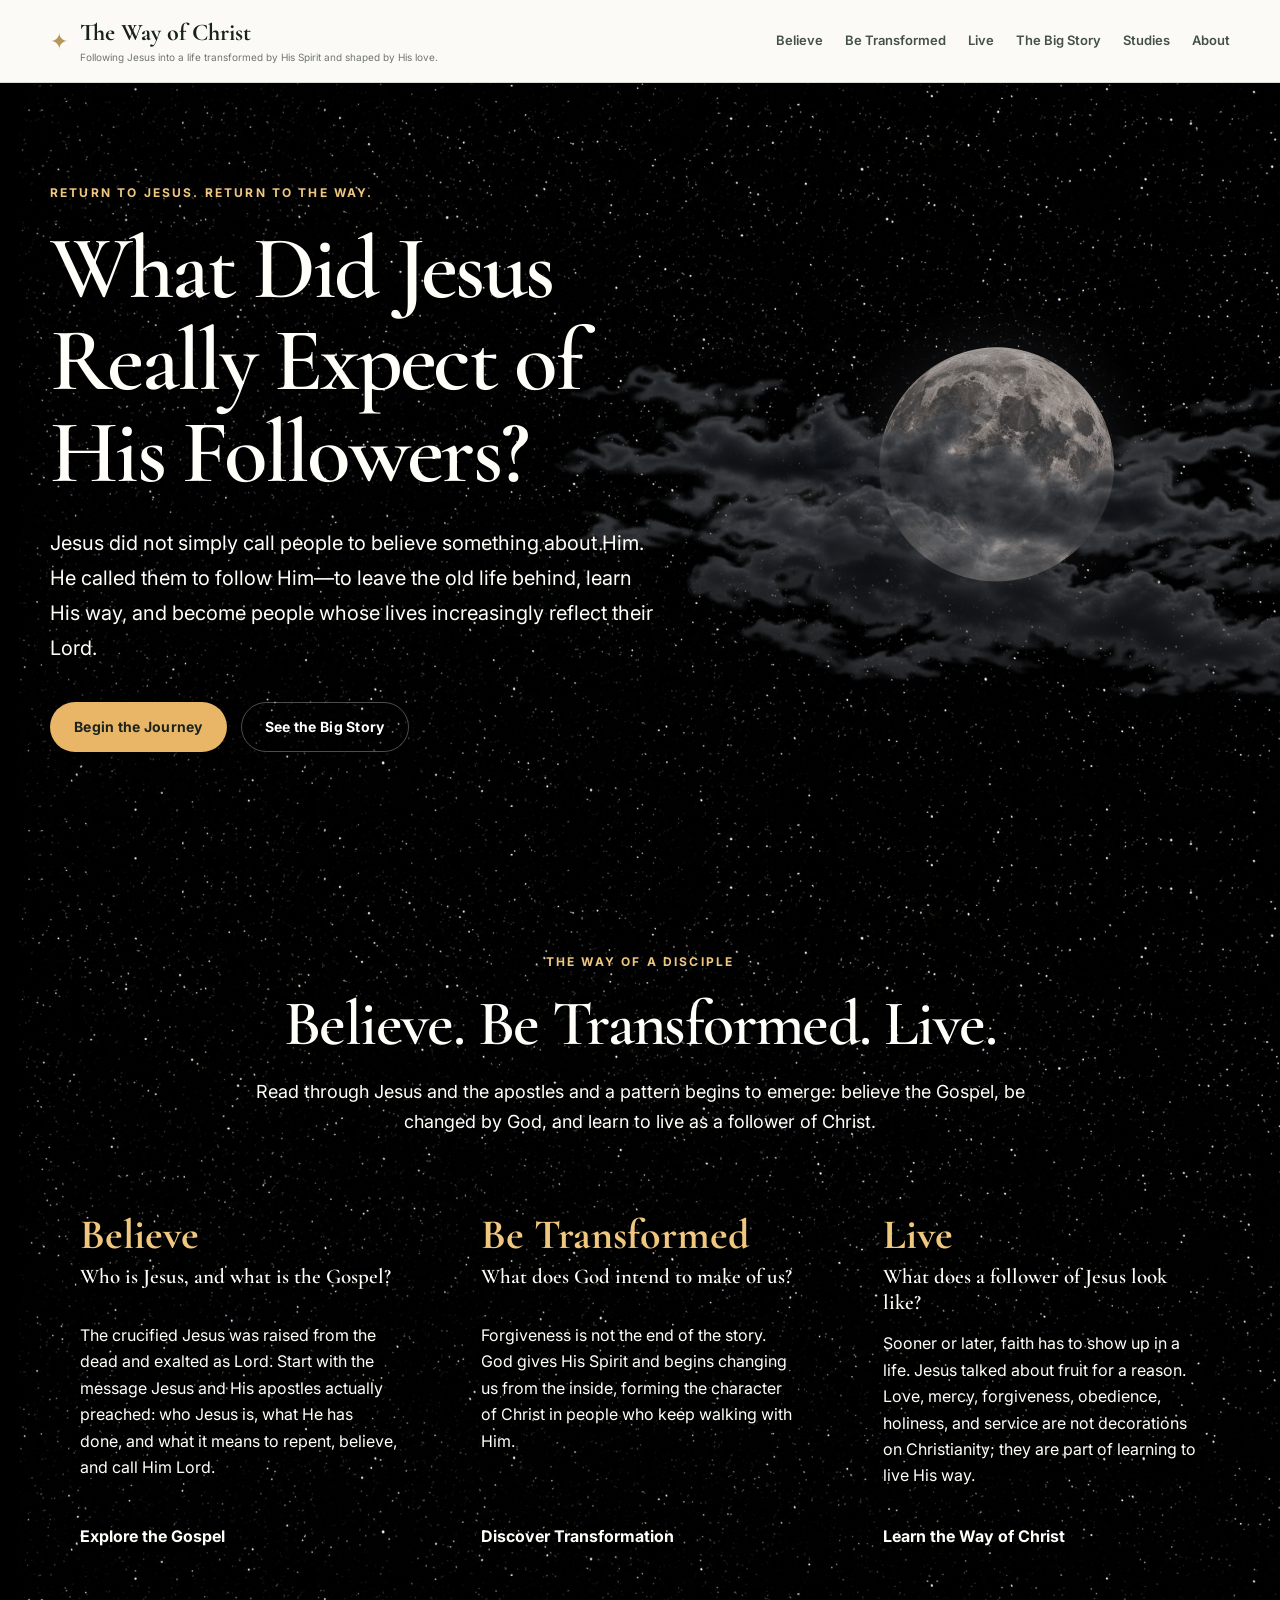
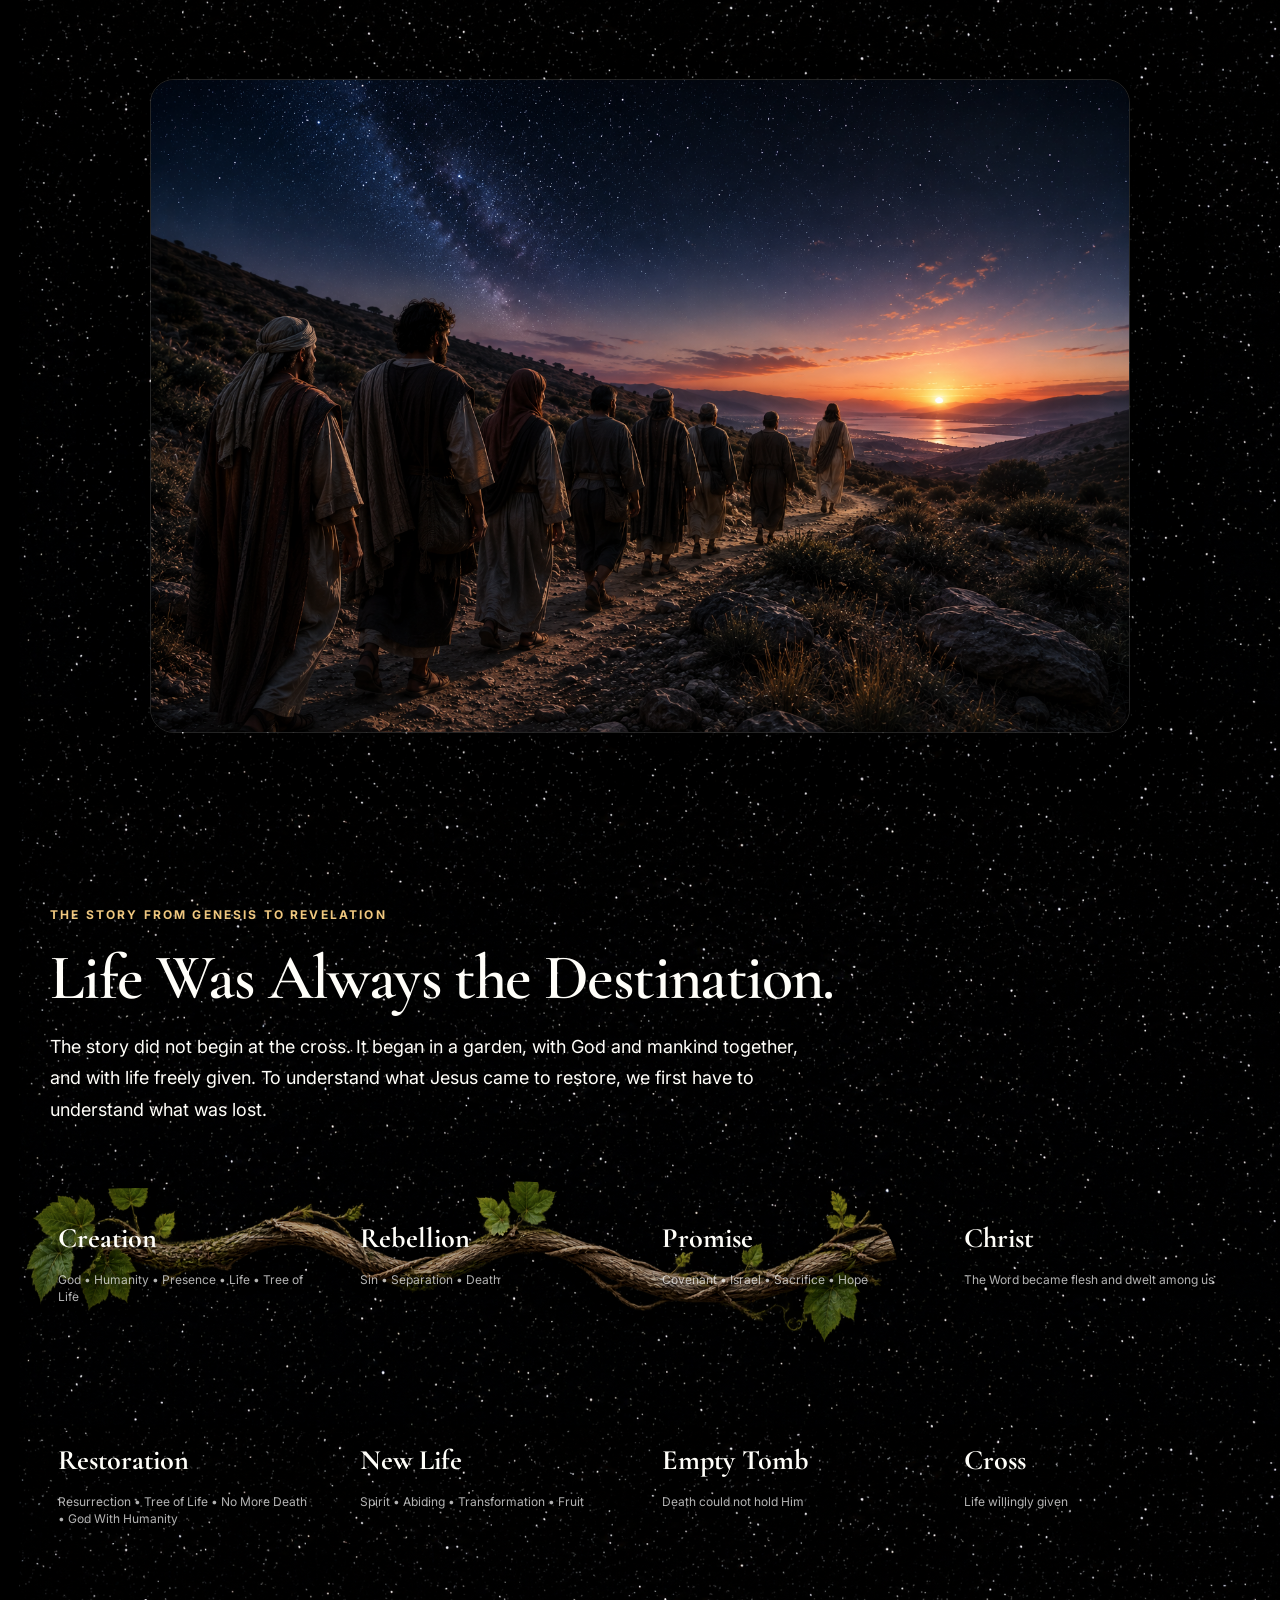
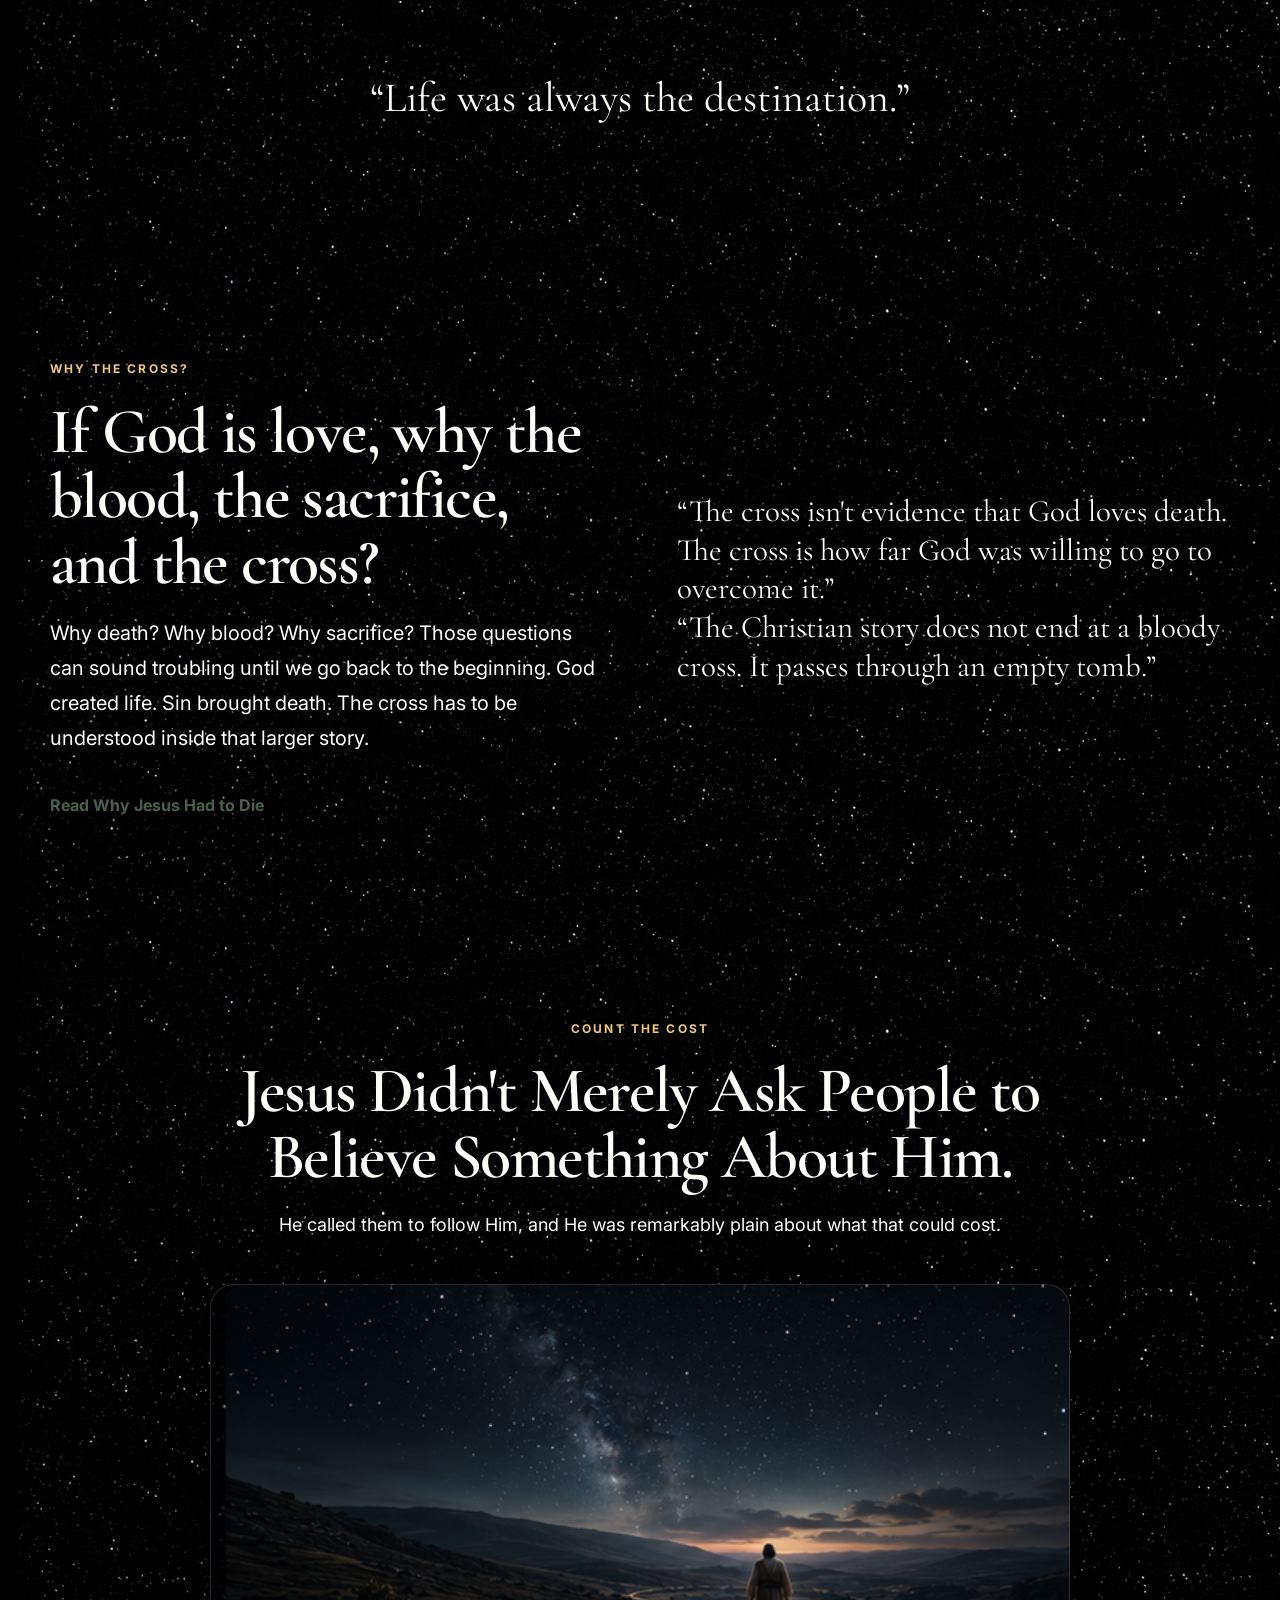
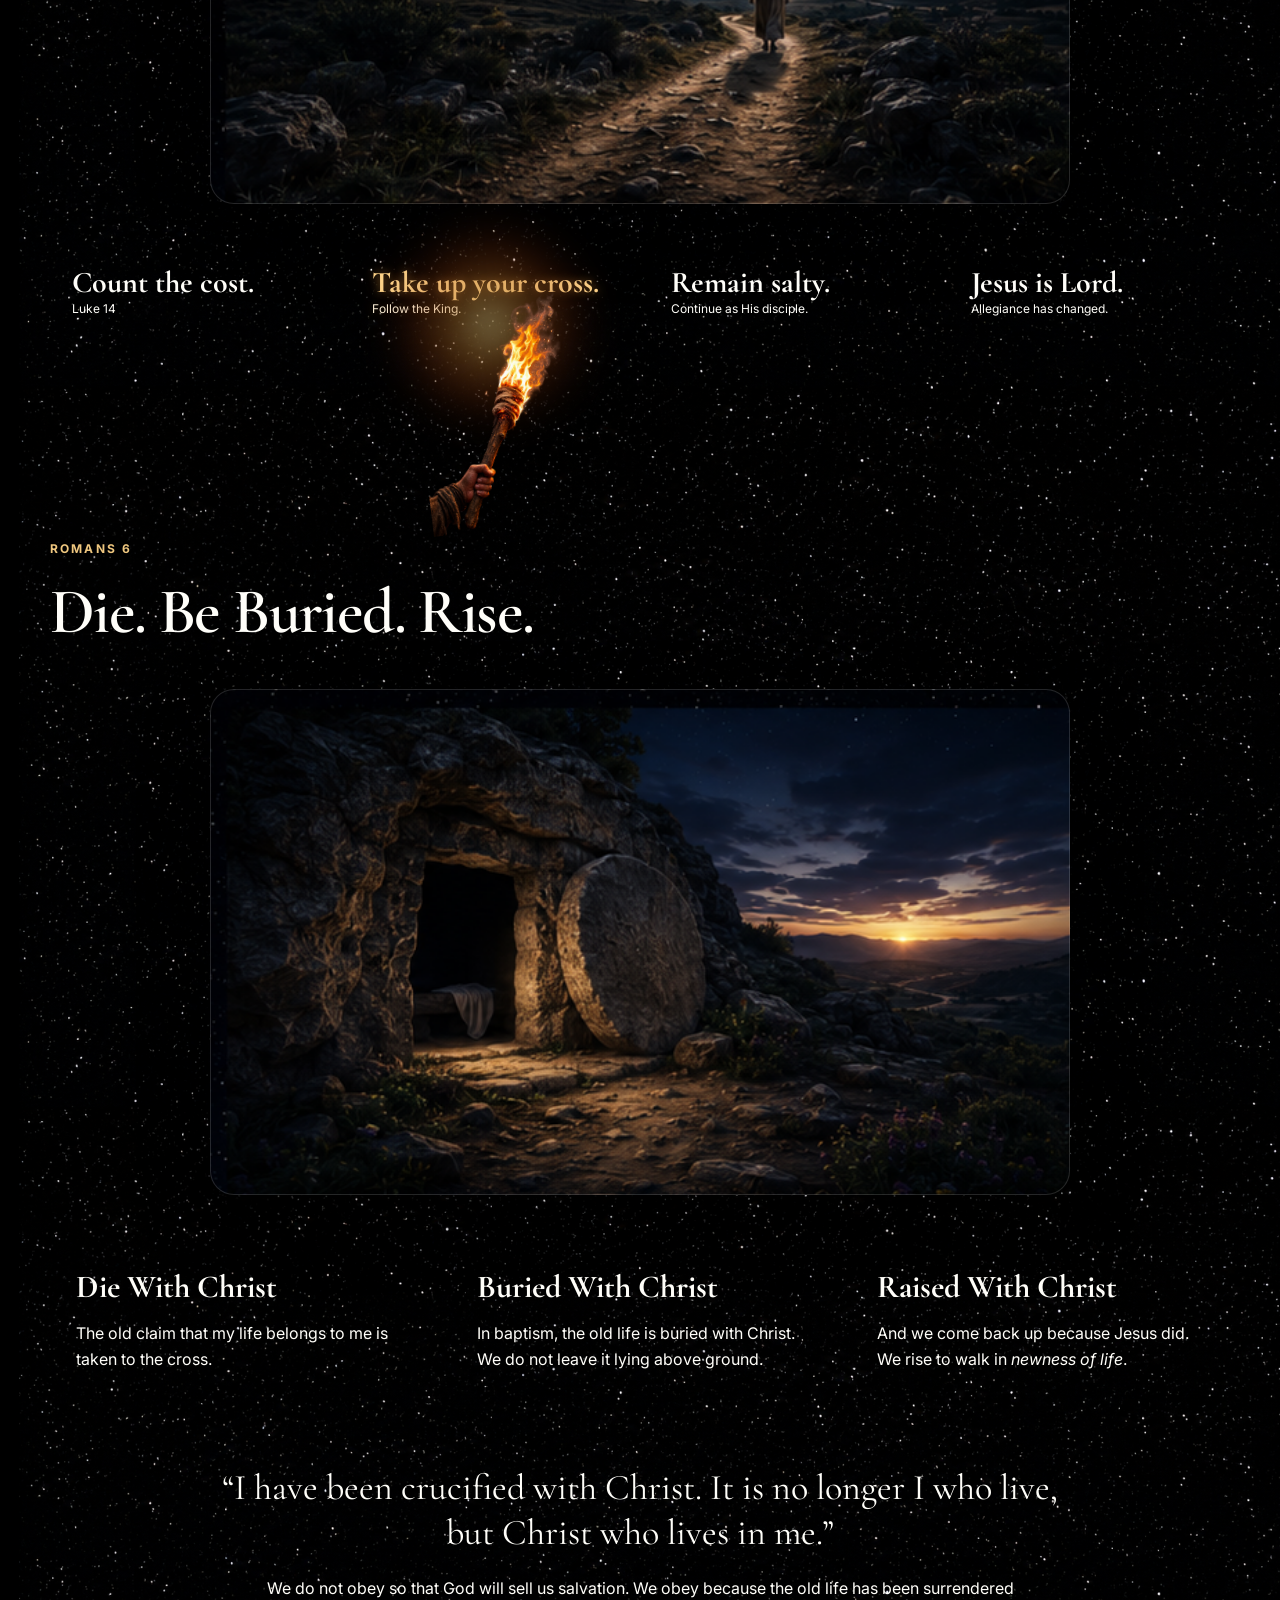
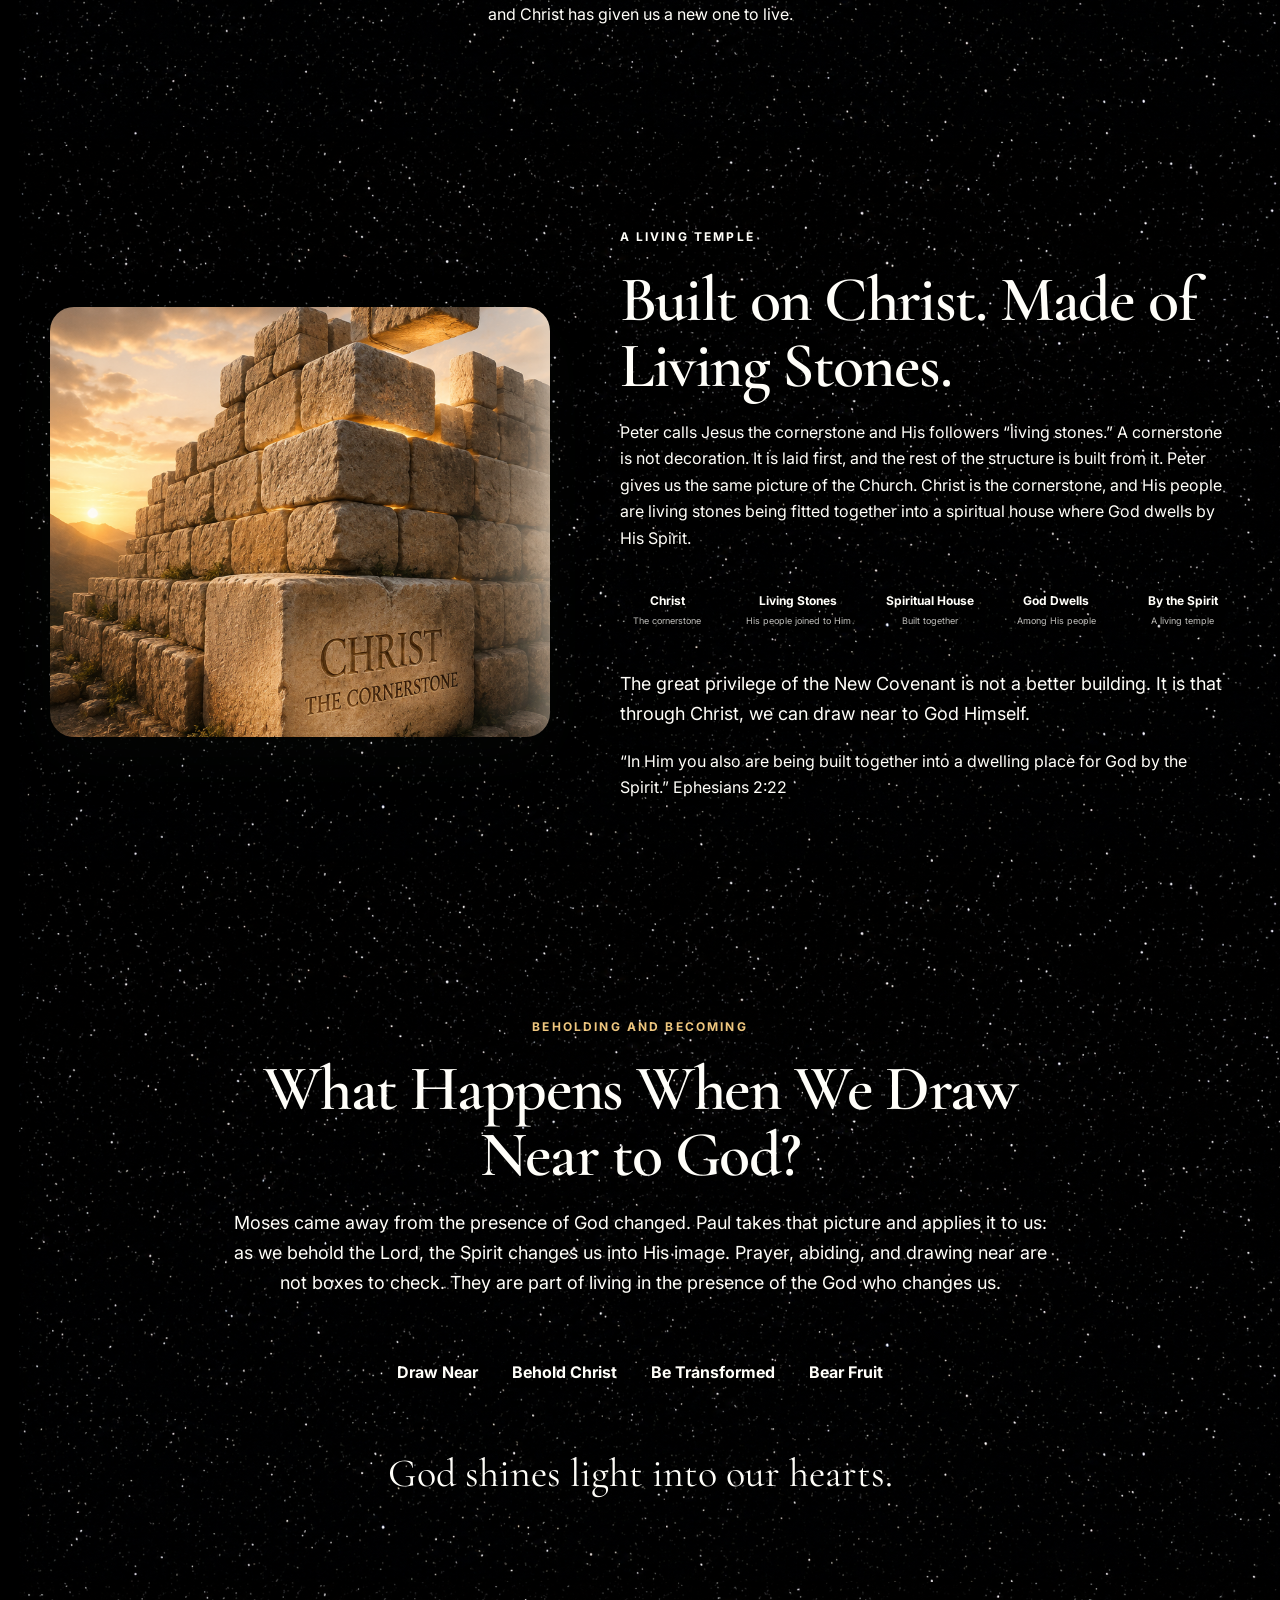
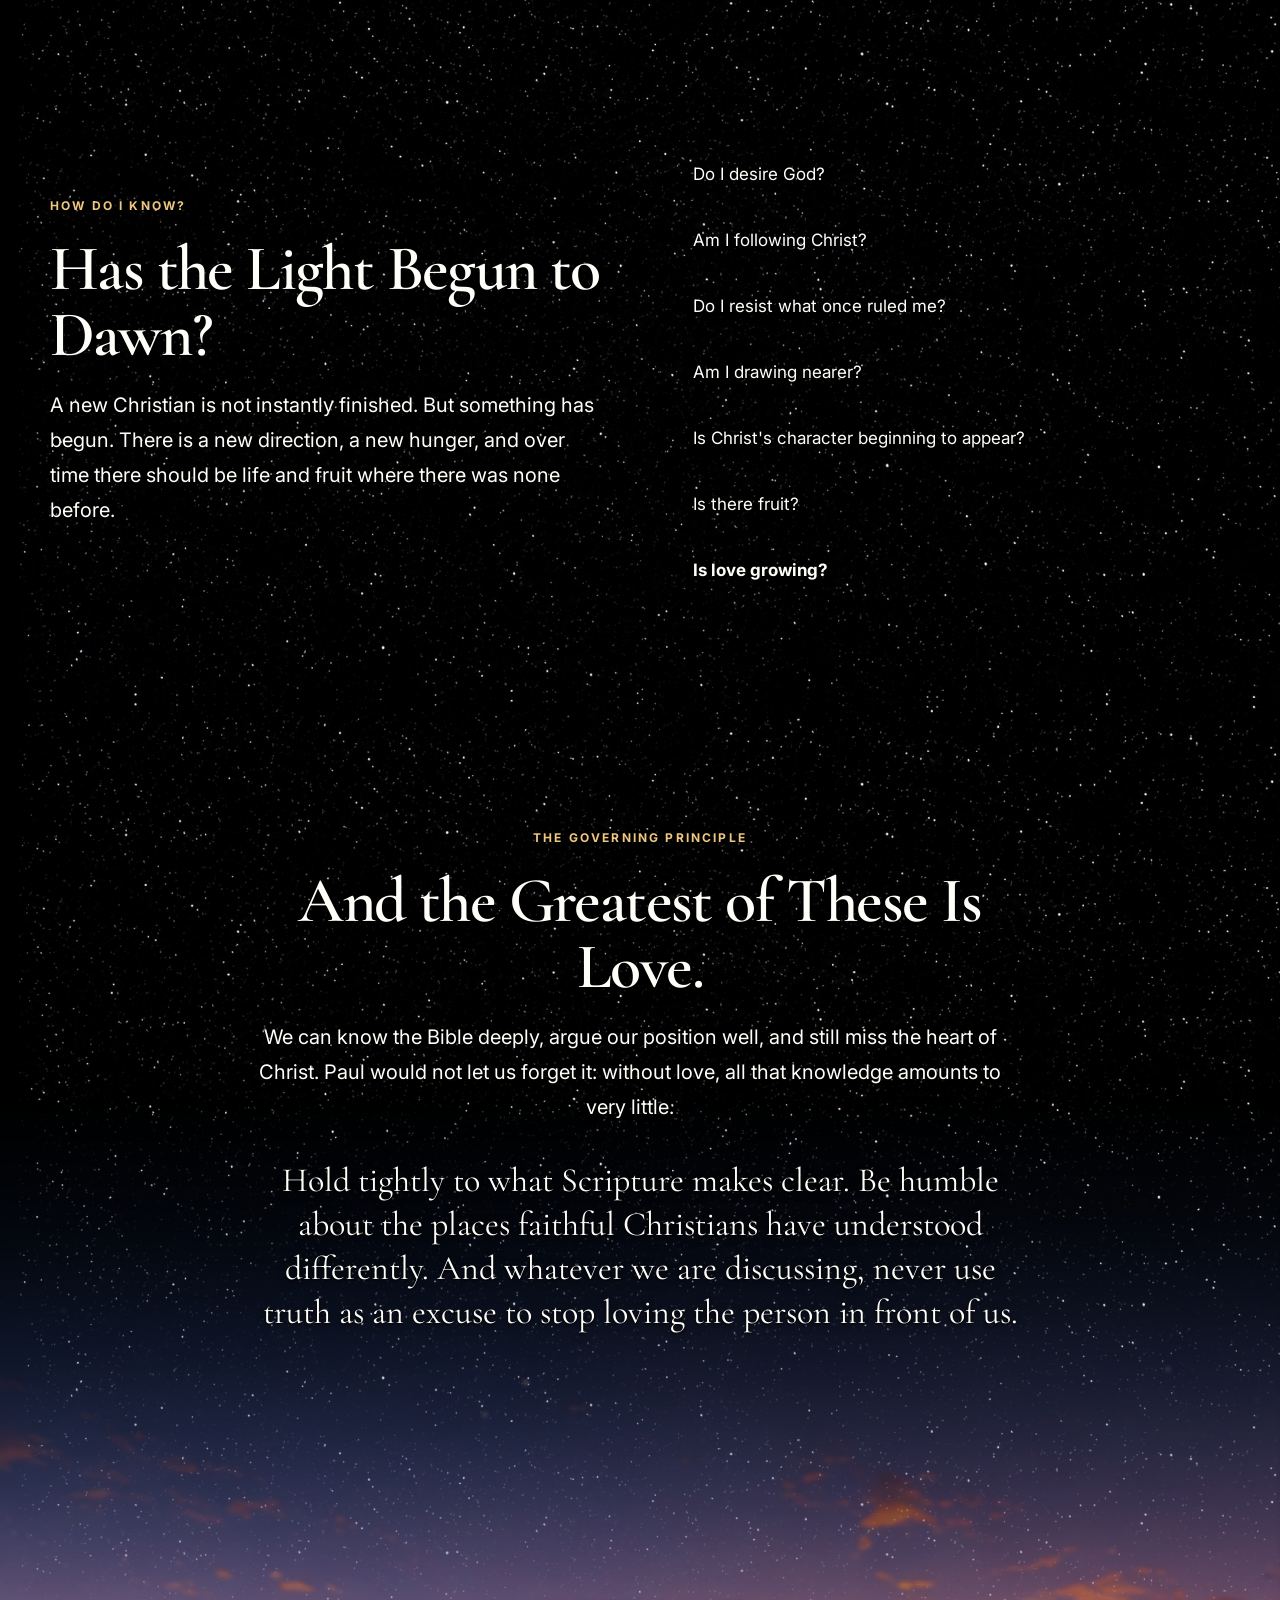
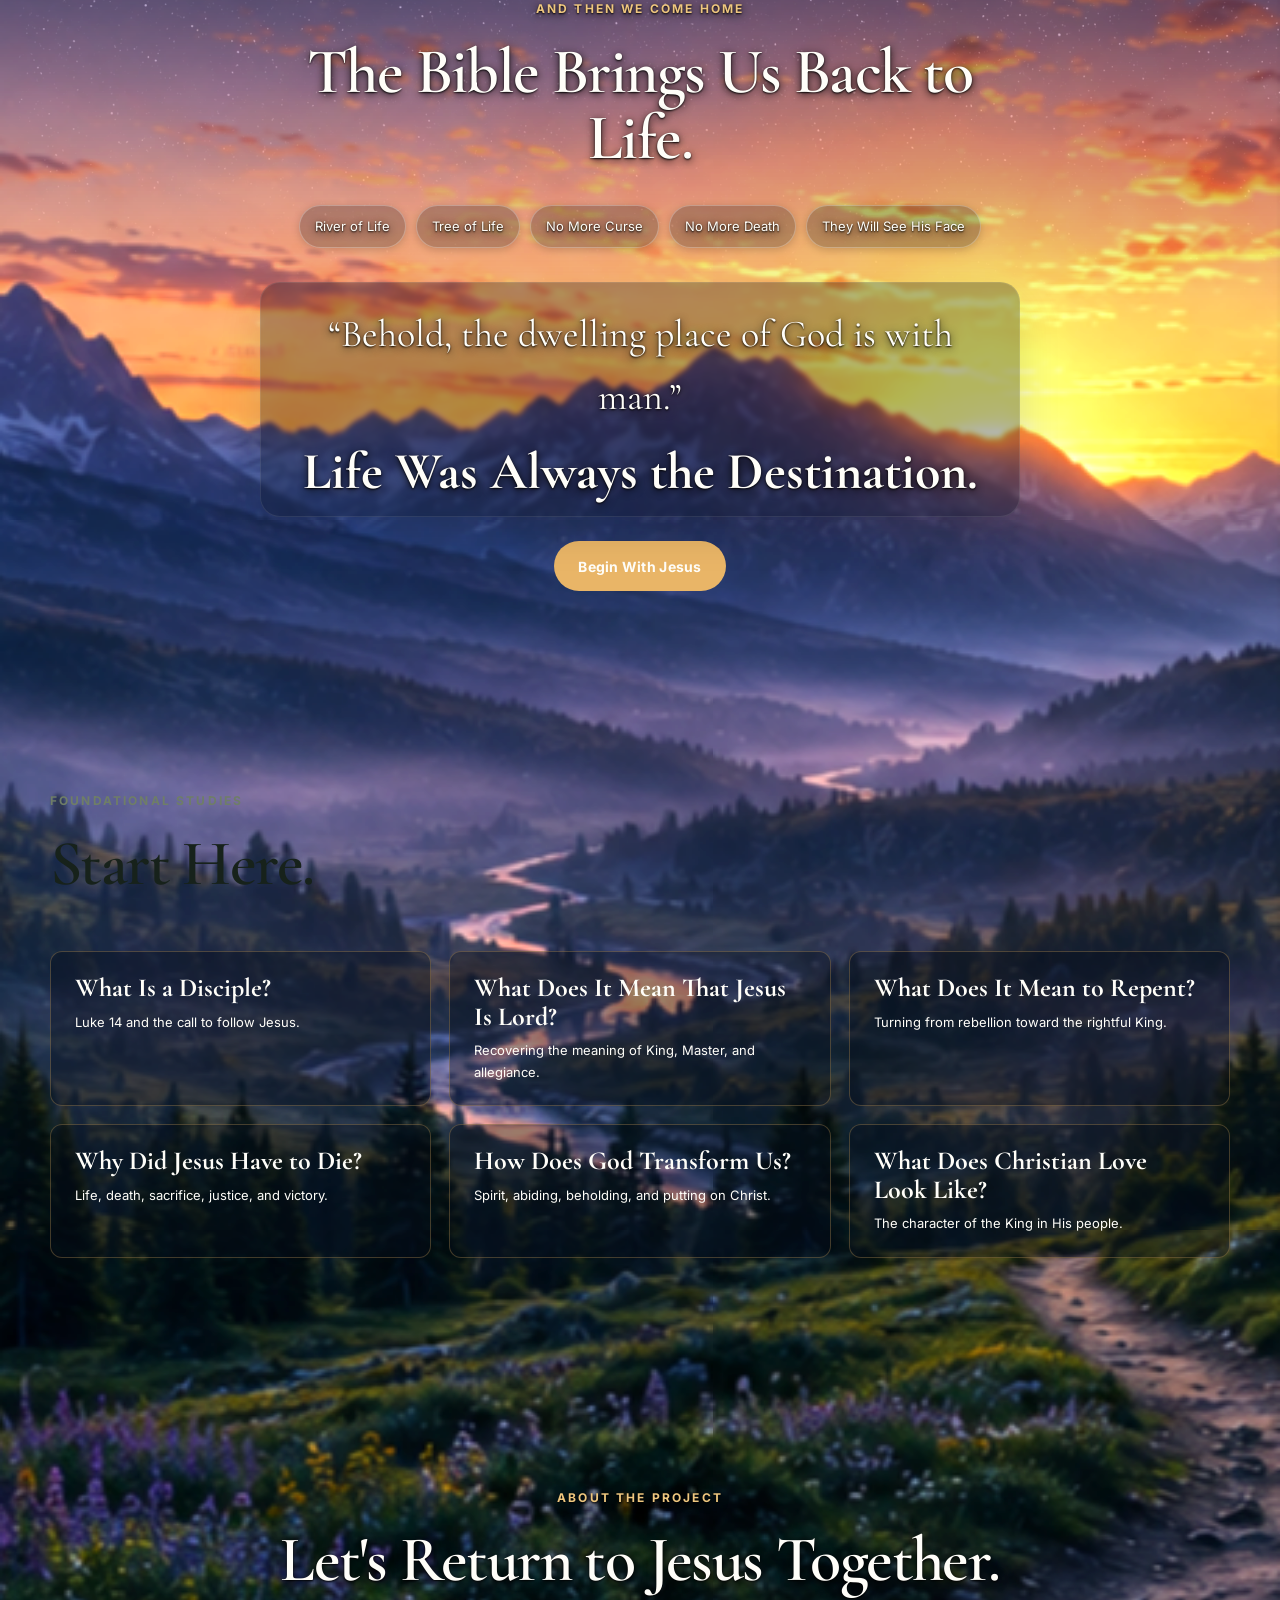
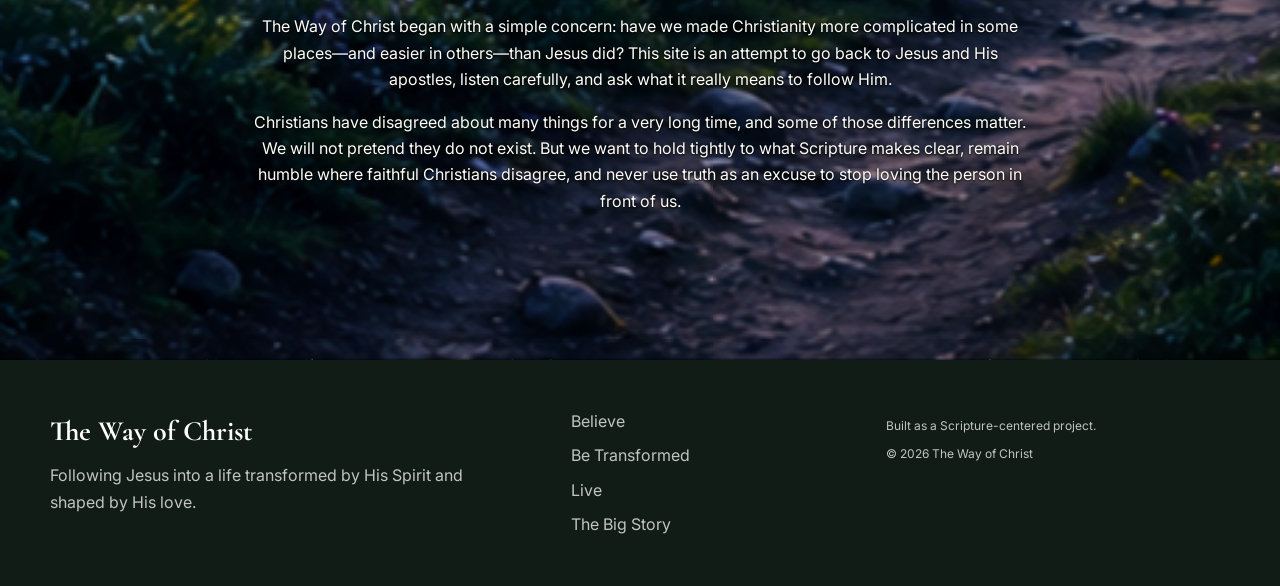
==== commit 2a4cd398: "Polish homepage copy and remove link arrows" ====
--- a/index.html
+++ b/index.html
@@ -13,16 +13,16 @@
 <body>
   <header class="site-header" id="top"><div class="container nav-wrap"><a class="brand" href="#top" aria-label="The Way of Christ home"><span class="brand-mark">✦</span><span class="brand-text"><strong>The Way of Christ</strong><small>Following Jesus into a life transformed by His Spirit and shaped by His love.</small></span></a><button class="nav-toggle" aria-label="Open navigation" aria-expanded="false">☰</button><nav class="main-nav" aria-label="Main navigation"><a href="#believe">Believe</a><a href="#transform">Be Transformed</a><a href="#live">Live</a><a href="#big-story">The Big Story</a><a href="#studies">Studies</a><a href="#about">About</a></nav></div></header>
   <main>
-    <div class="sky-stage sky-1"><section class="hero section-dark"><div class="container hero-grid"><div class="hero-copy reveal"><p class="eyebrow">RETURN TO JESUS. RETURN TO THE WAY.</p><h1>What Did Jesus Really Expect of His Followers?</h1><p class="hero-lead">Christianity was never meant to be merely something we believe. Jesus called people to follow Him, to turn from the old life, walk in newness of life, be transformed into His image, and learn to live and love under His Lordship.</p><div class="hero-actions"><a class="btn btn-primary" href="#believe">Begin the Journey</a><a class="btn btn-ghost" href="#big-story">See the Big Story</a></div></div></div></section></div>
+    <div class="sky-stage sky-1"><section class="hero section-dark"><div class="container hero-grid"><div class="hero-copy reveal"><p class="eyebrow">RETURN TO JESUS. RETURN TO THE WAY.</p><h1>What Did Jesus Really Expect of His Followers?</h1><p class="hero-lead">Jesus did not simply call people to believe something about Him. He called them to follow Him—to leave the old life behind, learn His way, and become people whose lives increasingly reflect their Lord.</p><div class="hero-actions"><a class="btn btn-primary" href="#believe">Begin the Journey</a><a class="btn btn-ghost" href="#big-story">See the Big Story</a></div></div></div></section></div>
     <div class="sky-stage sky-2">
-      <section class="pillars section-light" id="believe"><div class="container"><div class="section-heading reveal"><p class="eyebrow dark">THE WAY OF A DISCIPLE</p><h2>Believe. Be Transformed. Live.</h2><p>These three ideas keep showing up as we read Jesus and the apostles: what we believe, what God is changing in us, and how that change begins to show in the way we live.</p></div><div class="card-grid three"><article class="pillar-card reveal"><h3>Believe</h3><h4>Who is Jesus, and what is the Gospel?</h4><p>The crucified Jesus was raised from the dead and exalted as Lord. Start with the message Jesus and His apostles actually preached: who Jesus is, what He has done, and what it means to repent, believe, and call Him Lord.</p><a href="#studies">Explore the Gospel →</a></article><article class="pillar-card reveal delay-1" id="transform"><h3>Be Transformed</h3><h4>What does God intend to make of us?</h4><p>Forgiveness is not the end of the story. God gives His Spirit and begins changing us from the inside, forming the character of Christ in people who keep walking with Him.</p><a href="#transformation">Discover Transformation →</a></article><article class="pillar-card reveal delay-2" id="live"><h3>Live</h3><h4>What does a follower of Jesus look like?</h4><p>Sooner or later, faith has to show up in a life. Jesus talked about fruit for a reason. Love, mercy, forgiveness, obedience, holiness, and service are not decorations on Christianity; they are part of learning to live His way.</p><a href="#love">Learn the Way of Christ →</a></article></div></div></section>
+      <section class="pillars section-light" id="believe"><div class="container"><div class="section-heading reveal"><p class="eyebrow dark">THE WAY OF A DISCIPLE</p><h2>Believe. Be Transformed. Live.</h2><p>Read through Jesus and the apostles and a pattern begins to emerge: believe the Gospel, be changed by God, and learn to live as a follower of Christ.</p></div><div class="card-grid three"><article class="pillar-card reveal"><h3>Believe</h3><h4>Who is Jesus, and what is the Gospel?</h4><p>The crucified Jesus was raised from the dead and exalted as Lord. Start with the message Jesus and His apostles actually preached: who Jesus is, what He has done, and what it means to repent, believe, and call Him Lord.</p><a href="#studies">Explore the Gospel</a></article><article class="pillar-card reveal delay-1" id="transform"><h3>Be Transformed</h3><h4>What does God intend to make of us?</h4><p>Forgiveness is not the end of the story. God gives His Spirit and begins changing us from the inside, forming the character of Christ in people who keep walking with Him.</p><a href="#transformation">Discover Transformation</a></article><article class="pillar-card reveal delay-2" id="live"><h3>Live</h3><h4>What does a follower of Jesus look like?</h4><p>Sooner or later, faith has to show up in a life. Jesus talked about fruit for a reason. Love, mercy, forgiveness, obedience, holiness, and service are not decorations on Christianity; they are part of learning to live His way.</p><a href="#love">Learn the Way of Christ</a></article></div></div></section>
       <section class="big-story section-earth" id="big-story"><div class="container"><div class="section-heading left reveal"><p class="eyebrow">THE STORY FROM GENESIS TO REVELATION</p><h2>Life Was Always the Destination.</h2><p class="lead">The story did not begin at the cross. It began in a garden, with God and mankind together, and with life freely given. To understand what Jesus came to restore, we first have to understand what was lost.</p></div><div class="story-track reveal"><div class="story-step"><span>01</span><strong>Creation</strong><small>God • Humanity • Presence • Life • Tree of Life</small></div><div class="story-arrow">→</div><div class="story-step"><span>02</span><strong>Rebellion</strong><small>Sin • Separation • Death</small></div><div class="story-arrow">→</div><div class="story-step"><span>03</span><strong>Promise</strong><small>Covenant • Israel • Sacrifice • Hope</small></div><div class="story-arrow">→</div><div class="story-step emphasis"><span>04</span><strong>Christ</strong><small>The Word became flesh and dwelt among us</small></div><div class="story-arrow">→</div><div class="story-step"><span>05</span><strong>Cross</strong><small>Life willingly given</small></div><div class="story-arrow">→</div><div class="story-step"><span>06</span><strong>Empty Tomb</strong><small>Death could not hold Him</small></div><div class="story-arrow">→</div><div class="story-step"><span>07</span><strong>New Life</strong><small>Spirit • Abiding • Transformation • Fruit</small></div><div class="story-arrow">→</div><div class="story-step"><span>08</span><strong>Restoration</strong><small>Resurrection • Tree of Life • No More Death • God With Humanity</small></div></div><div class="quote-band reveal"><p>“Life was always the destination.”</p></div></div></section>
-      <section class="cross section-cream"><div class="container split"><div class="reveal"><p class="eyebrow dark">WHY THE CROSS?</p><h2>If God is love, why the blood, the sacrifice, and the cross?</h2><p class="lead">Why death? Why blood? Why sacrifice? Those questions can sound troubling until we go back to the beginning. God created life. Sin brought death. The cross has to be understood inside that larger story.</p><a class="text-link" href="#studies">Read Why Jesus Had to Die →</a></div><aside class="feature-quote reveal delay-1"><p>“The cross isn't evidence that God loves death. The cross is how far God was willing to go to overcome it.”</p><span></span><p>“The Christian story does not end at a bloody cross. It passes through an empty tomb.”</p></aside></div></section>
+      <section class="cross section-cream"><div class="container split"><div class="reveal"><p class="eyebrow dark">WHY THE CROSS?</p><h2>If God is love, why the blood, the sacrifice, and the cross?</h2><p class="lead">Why death? Why blood? Why sacrifice? Those questions can sound troubling until we go back to the beginning. God created life. Sin brought death. The cross has to be understood inside that larger story.</p><a class="text-link" href="#studies">Read Why Jesus Had to Die</a></div><aside class="feature-quote reveal delay-1"><p>“The cross isn't evidence that God loves death. The cross is how far God was willing to go to overcome it.”</p><span></span><p>“The Christian story does not end at a bloody cross. It passes through an empty tomb.”</p></aside></div></section>
       <section class="discipleship section-light"><div class="container"><div class="section-heading reveal"><p class="eyebrow dark">COUNT THE COST</p><h2>Jesus Didn't Merely Ask People to Believe Something About Him.</h2><p>He called them to follow Him, and He was remarkably plain about what that could cost.</p></div><div class="story-visual follow-visual reveal" role="img" aria-label="A solitary figure walking a rocky path under a star-filled night sky"></div><div class="discipleship-grid"><div class="word-card reveal"><strong>Count the cost.</strong><span>Luke 14</span></div><div class="word-card reveal delay-1"><strong>Take up your cross.</strong><span>Follow the King.</span></div><div class="word-card reveal delay-2"><strong>Remain salty.</strong><span>Continue as His disciple.</span></div><div class="word-card reveal delay-3"><strong>Jesus is Lord.</strong><span>Allegiance has changed.</span></div></div></div></section>
       <section class="new-life section-dark-soft"><div class="container"><div class="section-heading left reveal"><p class="eyebrow">ROMANS 6</p><h2>Die. Be Buried. Rise.</h2></div><div class="story-visual tomb-visual reveal"></div><div class="rise-grid"><article class="rise-step reveal"><span>01</span><h3>Die With Christ</h3><p>The old claim that my life belongs to me is taken to the cross.</p></article><article class="rise-step reveal delay-1"><span>02</span><h3>Buried With Christ</h3><p>In baptism, the old life is buried with Christ. We do not leave it lying above ground.</p></article><article class="rise-step reveal delay-2"><span>03</span><h3>Raised With Christ</h3><p>And we come back up because Jesus did. We rise to walk in <em>newness of life</em>.</p></article></div><blockquote class="scripture reveal">“I have been crucified with Christ. It is no longer I who live, but Christ who lives in me.”</blockquote><p class="center-note reveal">We do not obey so that God will sell us salvation. We obey because the old life has been surrendered and Christ has given us a new one to live.</p></div></section>
     </div>
-    <div class="sky-stage sky-3"><section class="temple section-stone"><div class="container temple-layout"><div class="temple-scene reveal"><div class="temple-photo"></div></div><div class="temple-copy reveal delay-1"><p class="eyebrow dark">A LIVING TEMPLE</p><h2>Built on Christ. Made of Living Stones.</h2><p>Peter calls Jesus the cornerstone and His followers “living stones.” A cornerstone is not decoration. It is laid first, and the rest of the structure is built from it. Peter gives us the same picture of the Church. Christ is the cornerstone, and His people are living stones being fitted together into a spiritual house where God dwells by His Spirit.</p><div class="dwelling-path"><div><span>01</span><strong>Christ</strong><small>The cornerstone</small></div><i></i><div><span>02</span><strong>Living Stones</strong><small>His people joined to Him</small></div><i></i><div><span>03</span><strong>Spiritual House</strong><small>Built together</small></div><i></i><div><span>04</span><strong>God Dwells</strong><small>Among His people</small></div><i></i><div><span>05</span><strong>By the Spirit</strong><small>A living temple</small></div></div><p class="lead-sm temple-callout">The great privilege of the New Covenant is not a better building. It is that through Christ, we can draw near to God Himself.</p><p class="temple-scripture">“In Him you also are being built together into a dwelling place for God by the Spirit.” <span>Ephesians 2:22</span></p></div></div></section><section class="transformation section-light" id="transformation"><div class="container"><div class="section-heading reveal"><p class="eyebrow dark">BEHOLDING AND BECOMING</p><h2>What Happens When We Draw Near to God?</h2><p>Moses came away from the presence of God changed. Paul takes that picture and applies it to us: as we behold the Lord, the Spirit changes us into His image. That makes prayer, abiding, and drawing near far more than religious duties.</p></div><div class="transform-flow reveal"><span>Draw Near</span><b>→</b><span>Behold Christ</span><b>→</b><span>Be Transformed</span><b>→</b><span>Bear Fruit</span></div><p class="glow-line reveal">God shines light into our hearts.</p></div></section><section class="assurance section-dawn"><div class="container split"><div class="reveal"><p class="eyebrow dark">HOW DO I KNOW?</p><h2>Has the Light Begun to Dawn?</h2><p class="lead">A new Christian is not instantly finished. But something has begun. There is a new direction, a new hunger, and over time there should be life and fruit where there was none before.</p></div><div class="checklist reveal delay-1"><p>Do I desire God?</p><p>Am I following Christ?</p><p>Do I resist what once ruled me?</p><p>Am I drawing nearer?</p><p>Is Christ's character beginning to appear?</p><p>Is there fruit?</p><p><strong>Is love growing?</strong></p></div></div></section></div>
-    <div class="sky-stage sky-4"><section class="love section-cream" id="love"><div class="container narrow reveal"><p class="eyebrow dark">THE GOVERNING PRINCIPLE</p><h2>And the Greatest of These Is Love.</h2><p class="lead">We can know the Bible deeply, argue our position well, and still miss the heart of Christ. Paul would not let us forget it: without love, all that knowledge amounts to very little.</p><div class="rule-line"></div><p class="manifesto">Hold tightly to what Scripture makes clear. Be humble about the places faithful Christians have understood differently. And whatever we are discussing, never use truth as an excuse to stop loving the person in front of us.</p></div></section><section class="restoration section-final"><div class="container narrow reveal"><p class="eyebrow">AND THEN WE COME HOME</p><h2>The Bible Brings Us Back to Life.</h2><div class="final-list"><span>River of Life</span><span>Tree of Life</span><span>No More Curse</span><span>No More Death</span><span>They Will See His Face</span></div><blockquote>“Behold, the dwelling place of God is with man.”</blockquote><h3>Life Was Always the Destination.</h3><a class="btn btn-primary" href="#top">Begin With Jesus</a></div></section><section class="studies section-light" id="studies"><div class="container"><div class="section-heading left reveal"><p class="eyebrow dark">FOUNDATIONAL STUDIES</p><h2>Start Here.</h2></div><div class="study-grid"><a class="study-card reveal" href="#"><span>01</span><strong>What Is a Disciple?</strong><small>Luke 14 and the call to follow Jesus.</small></a><a class="study-card reveal delay-1" href="#"><span>02</span><strong>What Does It Mean That Jesus Is Lord?</strong><small>Recovering the meaning of King, Master, and allegiance.</small></a><a class="study-card reveal delay-2" href="#"><span>03</span><strong>What Does It Mean to Repent?</strong><small>Turning from rebellion toward the rightful King.</small></a><a class="study-card reveal" href="#"><span>04</span><strong>Why Did Jesus Have to Die?</strong><small>Life, death, sacrifice, justice, and victory.</small></a><a class="study-card reveal delay-1" href="#"><span>05</span><strong>How Does God Transform Us?</strong><small>Spirit, abiding, beholding, and putting on Christ.</small></a><a class="study-card reveal delay-2" href="#"><span>06</span><strong>What Does Christian Love Look Like?</strong><small>The character of the King in His people.</small></a></div></div></section><section class="about section-cream" id="about"><div class="container narrow reveal"><p class="eyebrow dark">ABOUT THE PROJECT</p><h2>Let's Return to Jesus Together.</h2><p>The Way of Christ began with a simple concern: have we made Christianity more complicated in some places and easier in others than Jesus did? This site is an attempt to go back to Jesus and His apostles, listen carefully, and ask what it really means to follow Him.</p><p>Some things are more important to us than others. We have been divided by sincere Christians for centuries. We will try to name the differences. We will respect plainly where Scripture is plain, relying on the difference. We will speak plainly where Scripture is plain, but we will never use truth as an excuse to stop loving the very person we may understand or disagree with.</p></div></section></div>
+    <div class="sky-stage sky-3"><section class="temple section-stone"><div class="container temple-layout"><div class="temple-scene reveal"><div class="temple-photo"></div></div><div class="temple-copy reveal delay-1"><p class="eyebrow dark">A LIVING TEMPLE</p><h2>Built on Christ. Made of Living Stones.</h2><p>Peter calls Jesus the cornerstone and His followers “living stones.” A cornerstone is not decoration. It is laid first, and the rest of the structure is built from it. Peter gives us the same picture of the Church. Christ is the cornerstone, and His people are living stones being fitted together into a spiritual house where God dwells by His Spirit.</p><div class="dwelling-path"><div><span>01</span><strong>Christ</strong><small>The cornerstone</small></div><i></i><div><span>02</span><strong>Living Stones</strong><small>His people joined to Him</small></div><i></i><div><span>03</span><strong>Spiritual House</strong><small>Built together</small></div><i></i><div><span>04</span><strong>God Dwells</strong><small>Among His people</small></div><i></i><div><span>05</span><strong>By the Spirit</strong><small>A living temple</small></div></div><p class="lead-sm temple-callout">The great privilege of the New Covenant is not a better building. It is that through Christ, we can draw near to God Himself.</p><p class="temple-scripture">“In Him you also are being built together into a dwelling place for God by the Spirit.” <span>Ephesians 2:22</span></p></div></div></section><section class="transformation section-light" id="transformation"><div class="container"><div class="section-heading reveal"><p class="eyebrow dark">BEHOLDING AND BECOMING</p><h2>What Happens When We Draw Near to God?</h2><p>Moses came away from the presence of God changed. Paul takes that picture and applies it to us: as we behold the Lord, the Spirit changes us into His image. Prayer, abiding, and drawing near are not boxes to check. They are part of living in the presence of the God who changes us.</p></div><div class="transform-flow reveal"><span>Draw Near</span><b>→</b><span>Behold Christ</span><b>→</b><span>Be Transformed</span><b>→</b><span>Bear Fruit</span></div><p class="glow-line reveal">God shines light into our hearts.</p></div></section><section class="assurance section-dawn"><div class="container split"><div class="reveal"><p class="eyebrow dark">HOW DO I KNOW?</p><h2>Has the Light Begun to Dawn?</h2><p class="lead">A new Christian is not instantly finished. But something has begun. There is a new direction, a new hunger, and over time there should be life and fruit where there was none before.</p></div><div class="checklist reveal delay-1"><p>Do I desire God?</p><p>Am I following Christ?</p><p>Do I resist what once ruled me?</p><p>Am I drawing nearer?</p><p>Is Christ's character beginning to appear?</p><p>Is there fruit?</p><p><strong>Is love growing?</strong></p></div></div></section></div>
+    <div class="sky-stage sky-4"><section class="love section-cream" id="love"><div class="container narrow reveal"><p class="eyebrow dark">THE GOVERNING PRINCIPLE</p><h2>And the Greatest of These Is Love.</h2><p class="lead">We can know the Bible deeply, argue our position well, and still miss the heart of Christ. Paul would not let us forget it: without love, all that knowledge amounts to very little.</p><div class="rule-line"></div><p class="manifesto">Hold tightly to what Scripture makes clear. Be humble about the places faithful Christians have understood differently. And whatever we are discussing, never use truth as an excuse to stop loving the person in front of us.</p></div></section><section class="restoration section-final"><div class="container narrow reveal"><p class="eyebrow">AND THEN WE COME HOME</p><h2>The Bible Brings Us Back to Life.</h2><div class="final-list"><span>River of Life</span><span>Tree of Life</span><span>No More Curse</span><span>No More Death</span><span>They Will See His Face</span></div><blockquote>“Behold, the dwelling place of God is with man.”</blockquote><h3>Life Was Always the Destination.</h3><a class="btn btn-primary" href="#top">Begin With Jesus</a></div></section><section class="studies section-light" id="studies"><div class="container"><div class="section-heading left reveal"><p class="eyebrow dark">FOUNDATIONAL STUDIES</p><h2>Start Here.</h2></div><div class="study-grid"><a class="study-card reveal" href="#"><span>01</span><strong>What Is a Disciple?</strong><small>Luke 14 and the call to follow Jesus.</small></a><a class="study-card reveal delay-1" href="#"><span>02</span><strong>What Does It Mean That Jesus Is Lord?</strong><small>Recovering the meaning of King, Master, and allegiance.</small></a><a class="study-card reveal delay-2" href="#"><span>03</span><strong>What Does It Mean to Repent?</strong><small>Turning from rebellion toward the rightful King.</small></a><a class="study-card reveal" href="#"><span>04</span><strong>Why Did Jesus Have to Die?</strong><small>Life, death, sacrifice, justice, and victory.</small></a><a class="study-card reveal delay-1" href="#"><span>05</span><strong>How Does God Transform Us?</strong><small>Spirit, abiding, beholding, and putting on Christ.</small></a><a class="study-card reveal delay-2" href="#"><span>06</span><strong>What Does Christian Love Look Like?</strong><small>The character of the King in His people.</small></a></div></div></section><section class="about section-cream" id="about"><div class="container narrow reveal"><p class="eyebrow dark">ABOUT THE PROJECT</p><h2>Let's Return to Jesus Together.</h2><p>The Way of Christ began with a simple concern: have we made Christianity more complicated in some places—and easier in others—than Jesus did? This site is an attempt to go back to Jesus and His apostles, listen carefully, and ask what it really means to follow Him.</p><p>Christians have disagreed about many things for a very long time, and some of those differences matter. We will not pretend they do not exist. But we want to hold tightly to what Scripture makes clear, remain humble where faithful Christians disagree, and never use truth as an excuse to stop loving the person in front of us.</p></div></section></div>
   </main>
   <footer class="site-footer"><div class="container footer-grid"><div><strong>The Way of Christ</strong><p>Following Jesus into a life transformed by His Spirit and shaped by His love.</p></div><div class="footer-links"><a href="#believe">Believe</a><a href="#transform">Be Transformed</a><a href="#live">Live</a><a href="#big-story">The Big Story</a></div><div class="footer-note"><p>Built as a Scripture-centered project.</p><p>© <span id="year"></span> The Way of Christ</p></div></div></footer>
   <script src="script.js"></script>
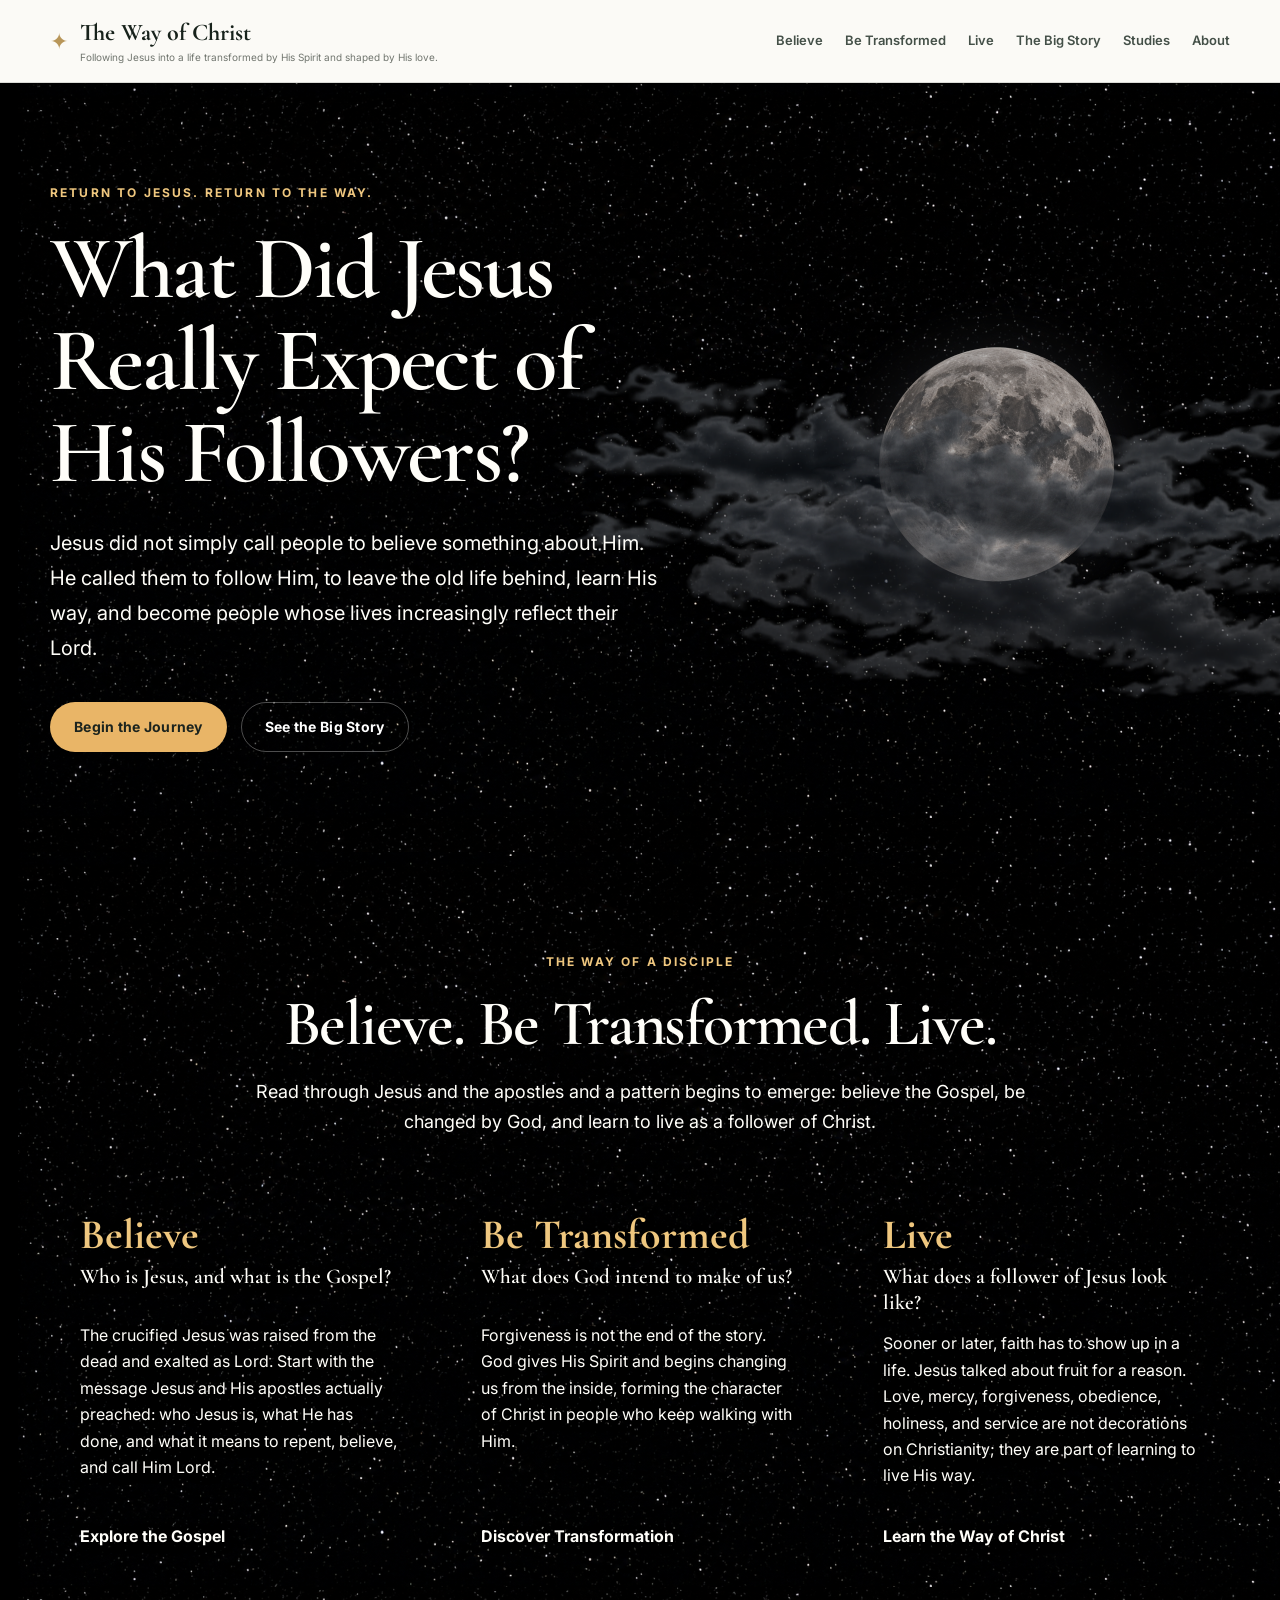
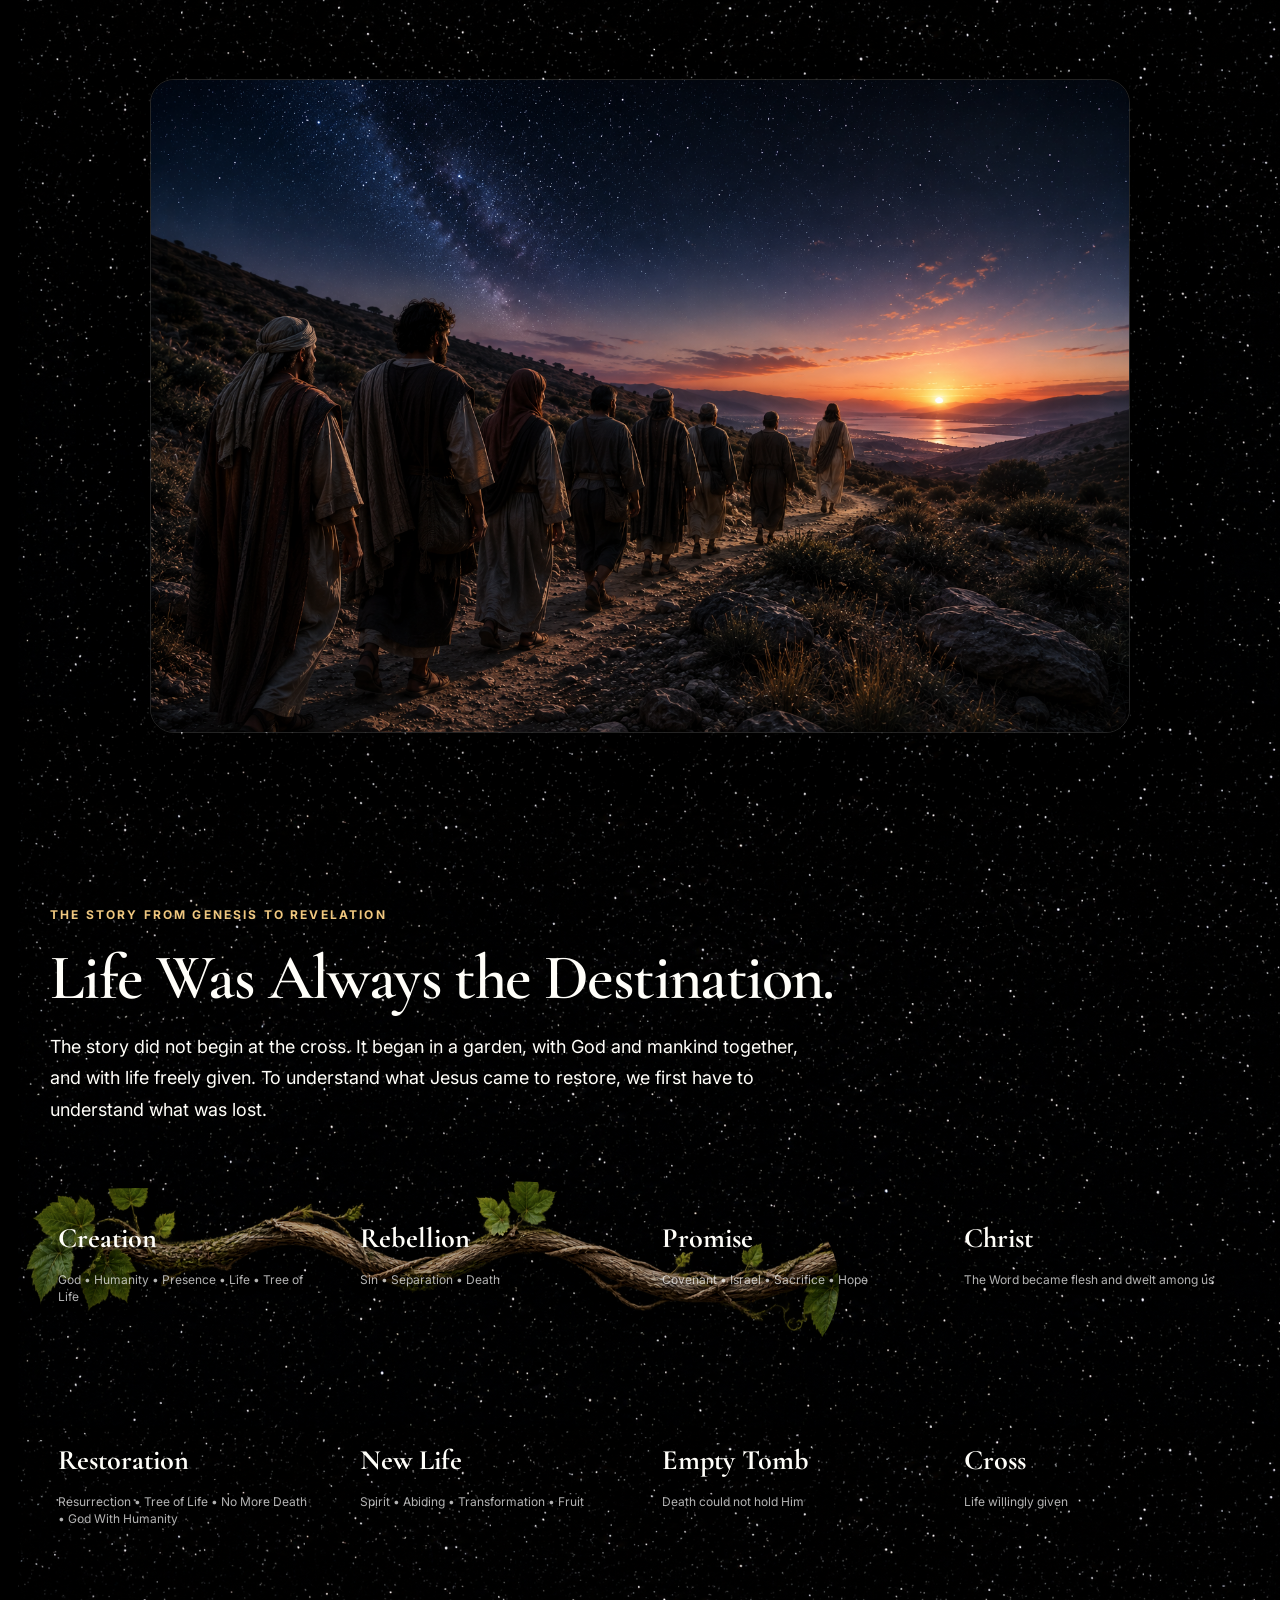
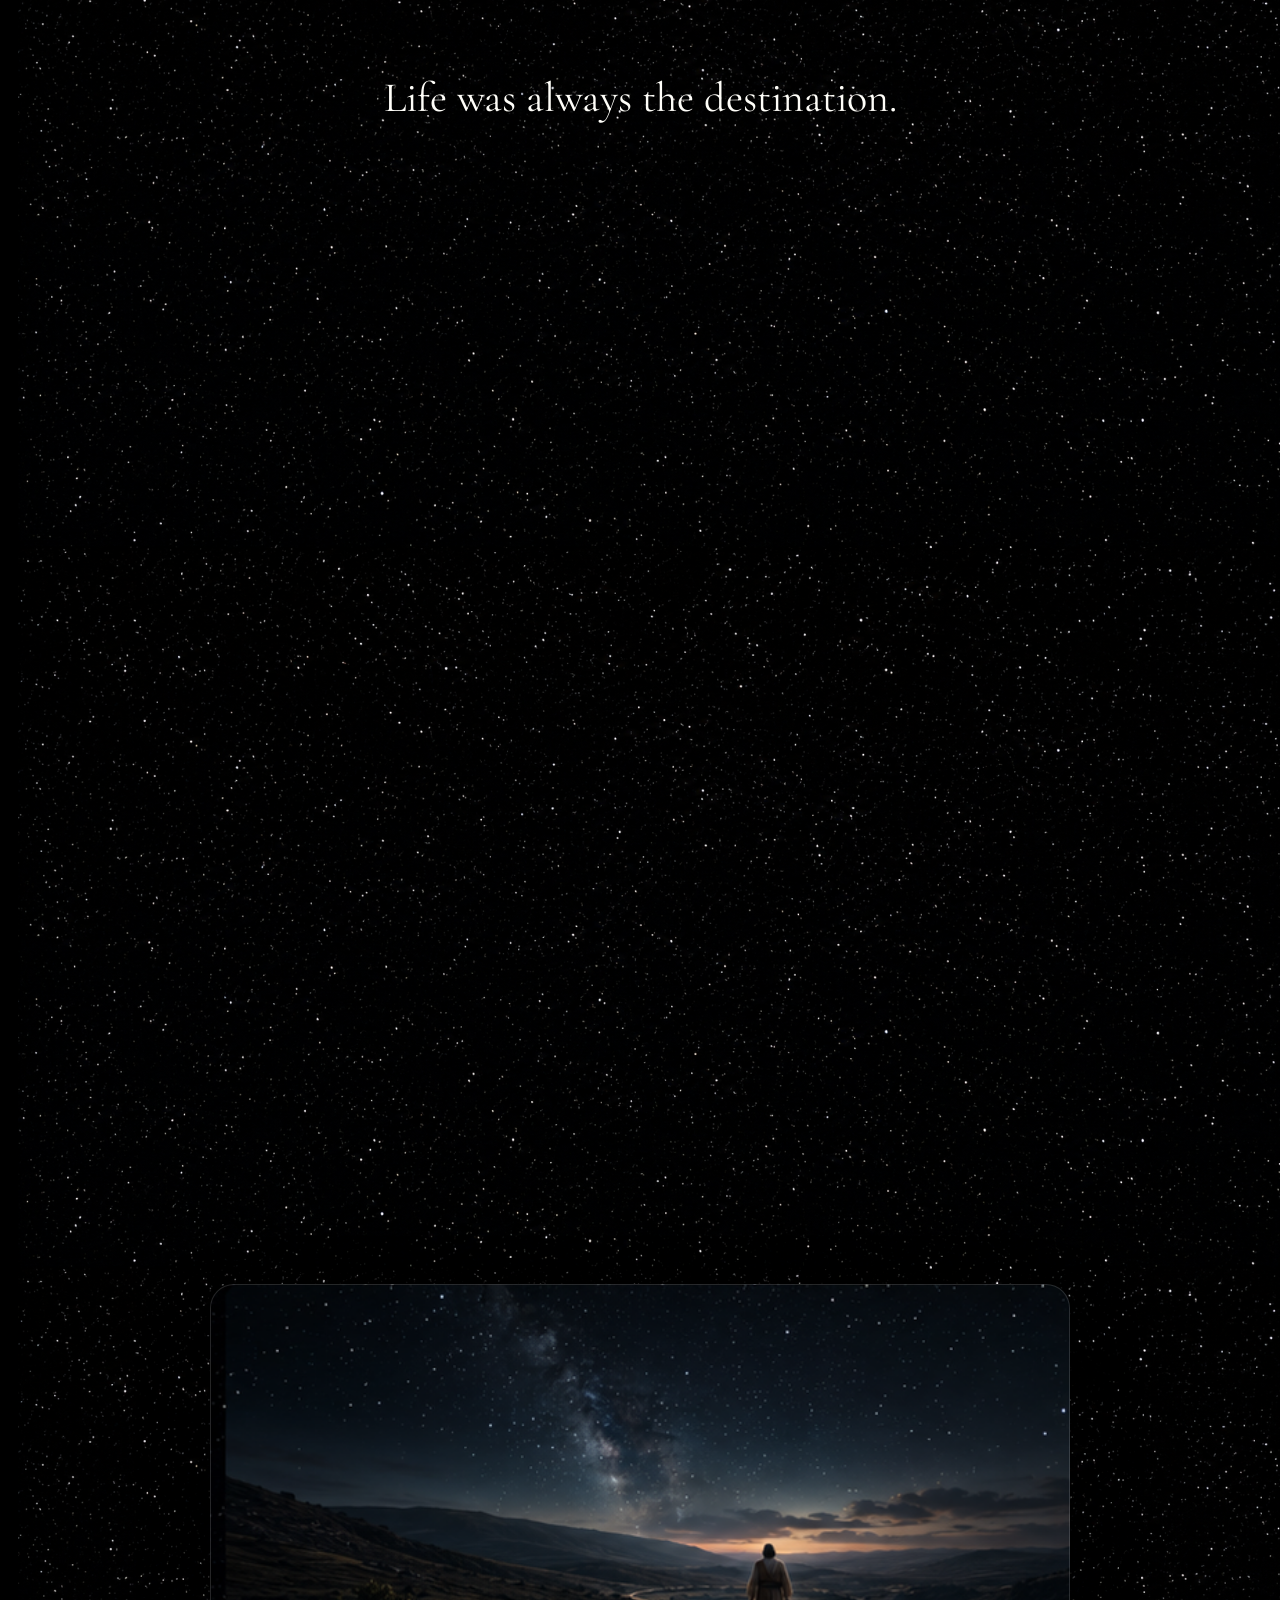
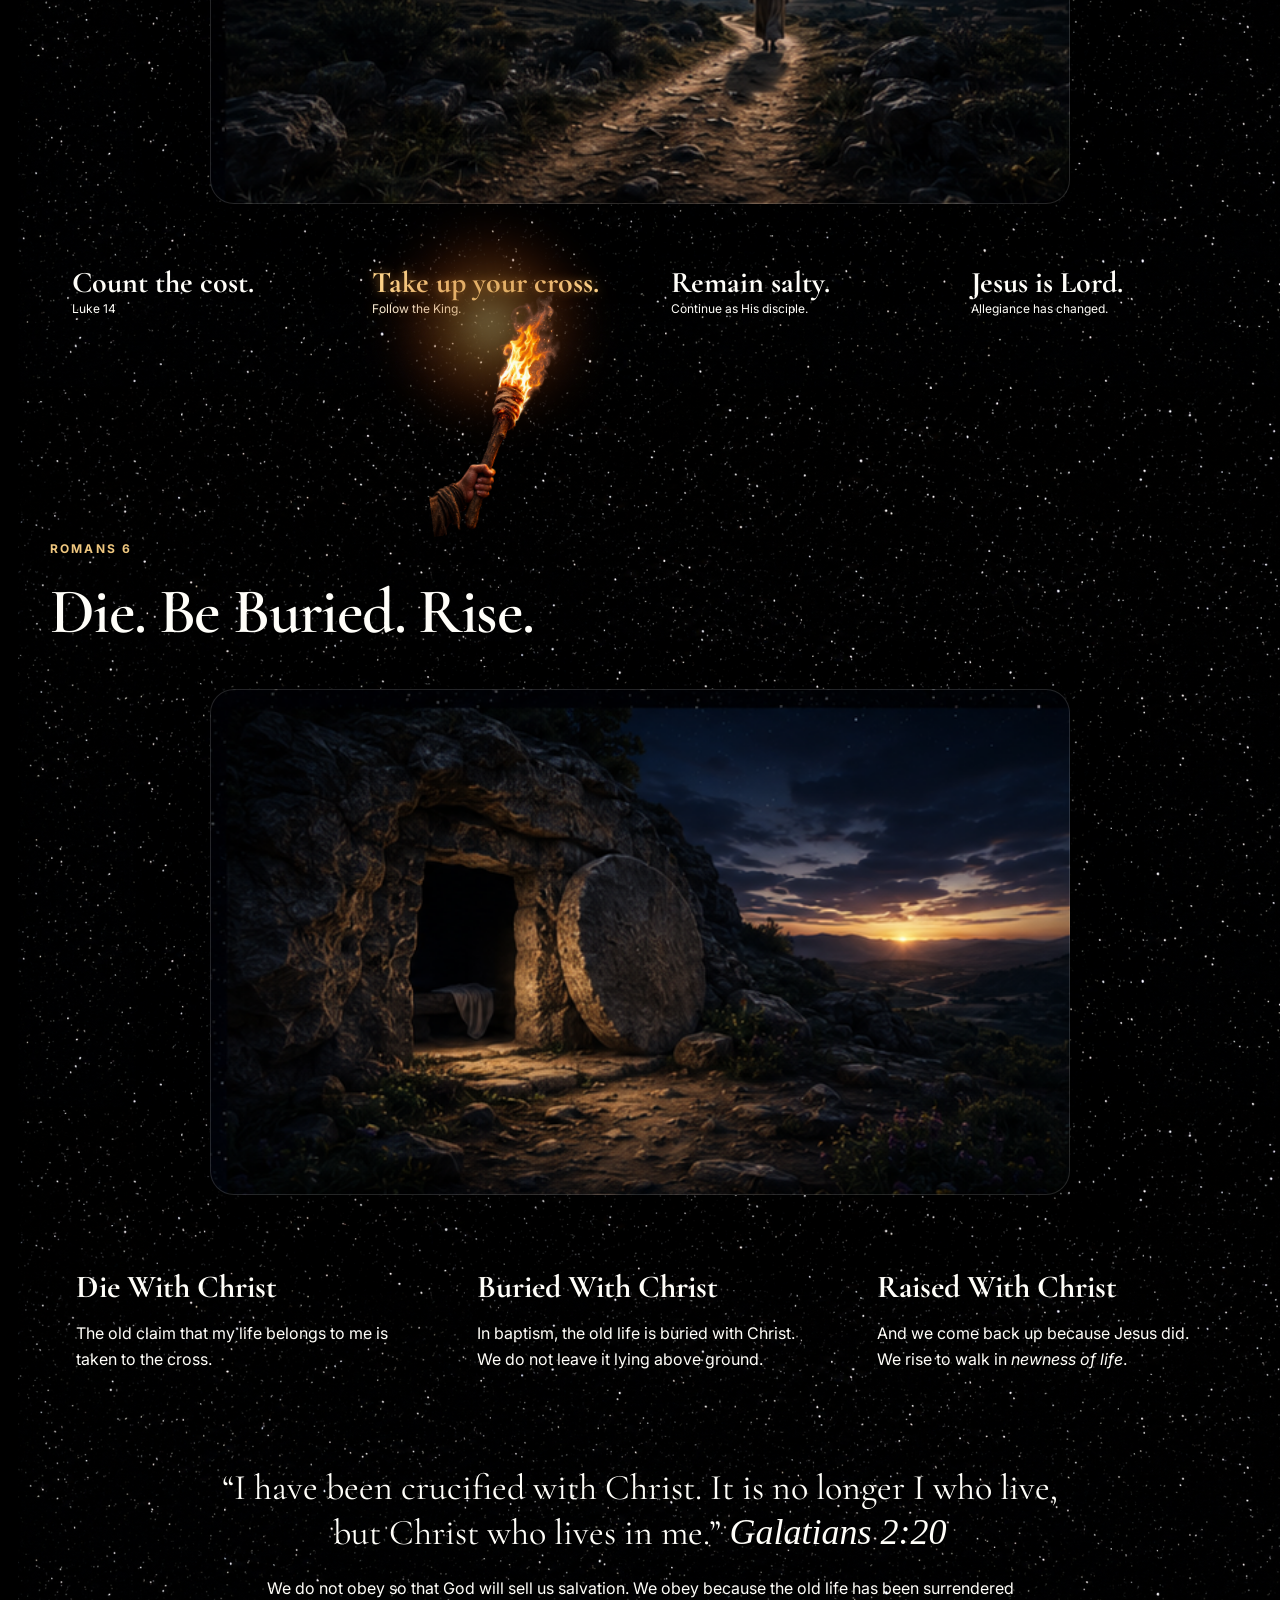
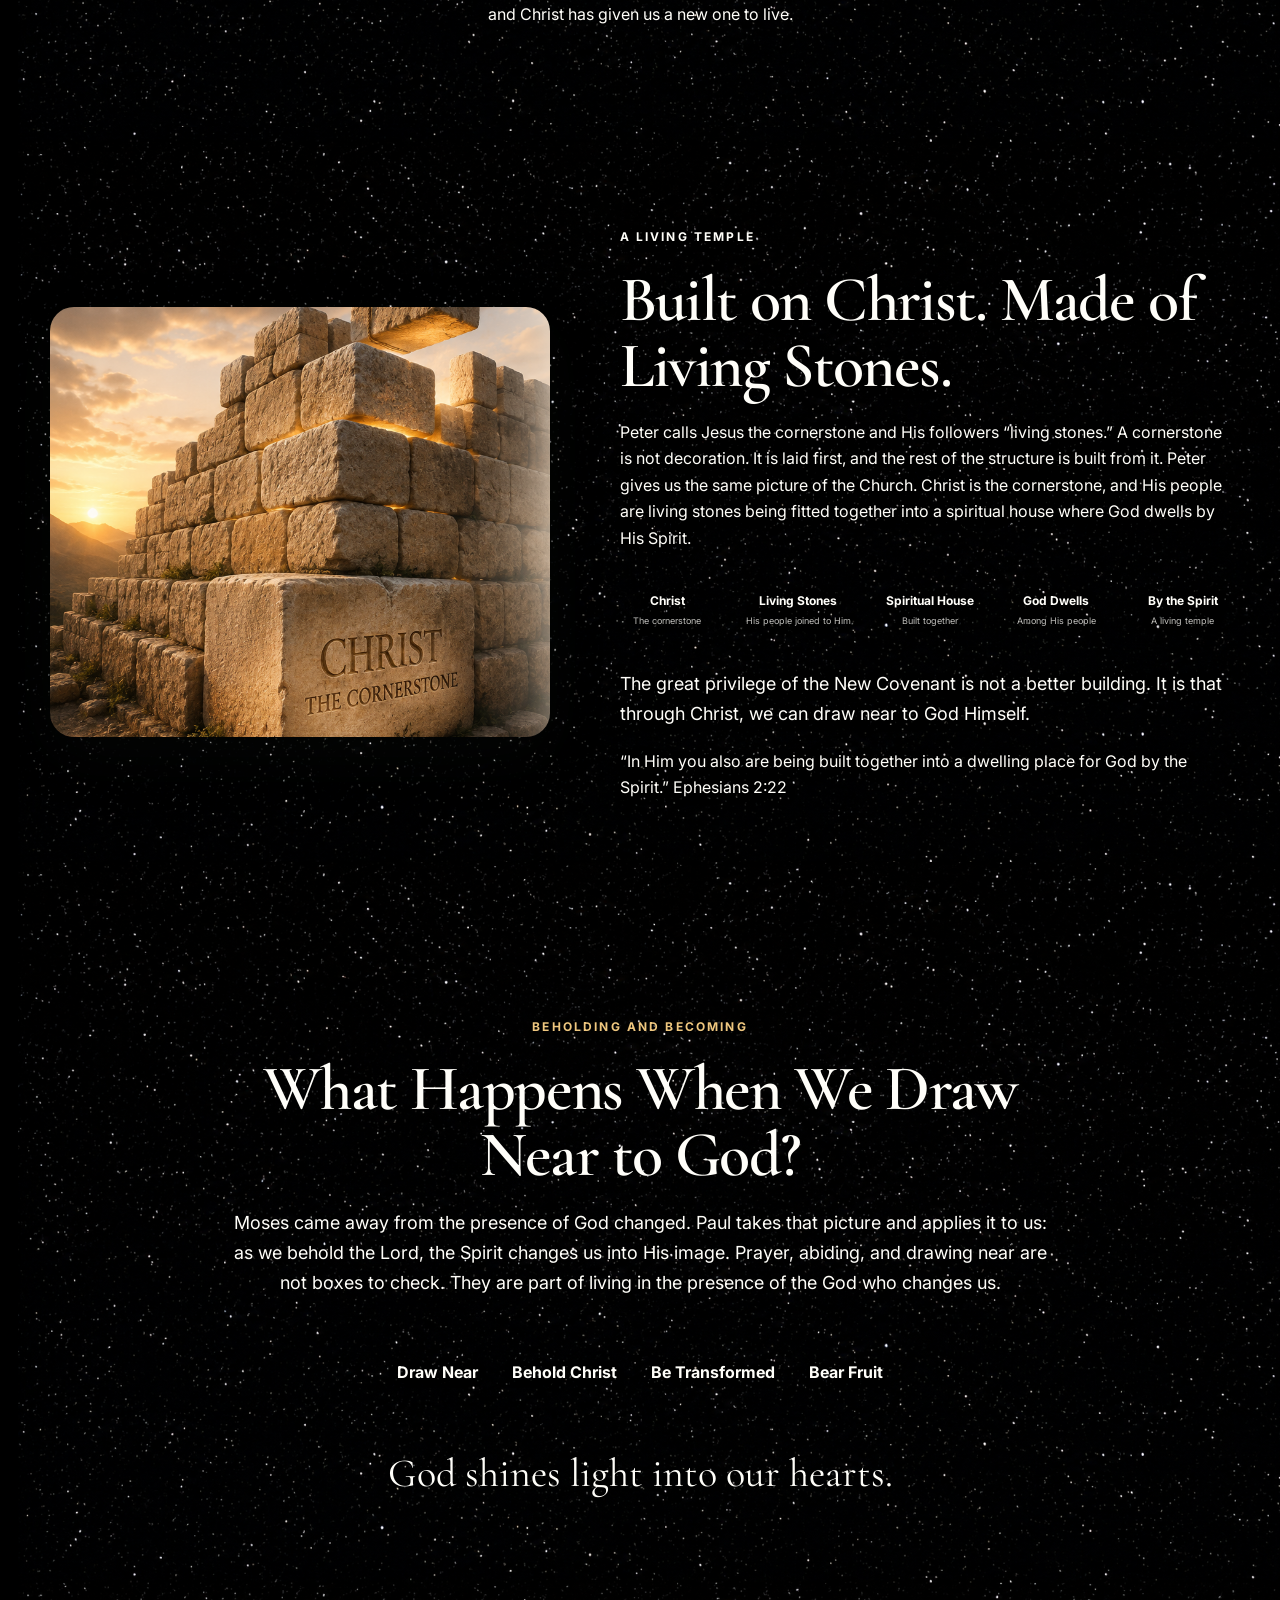
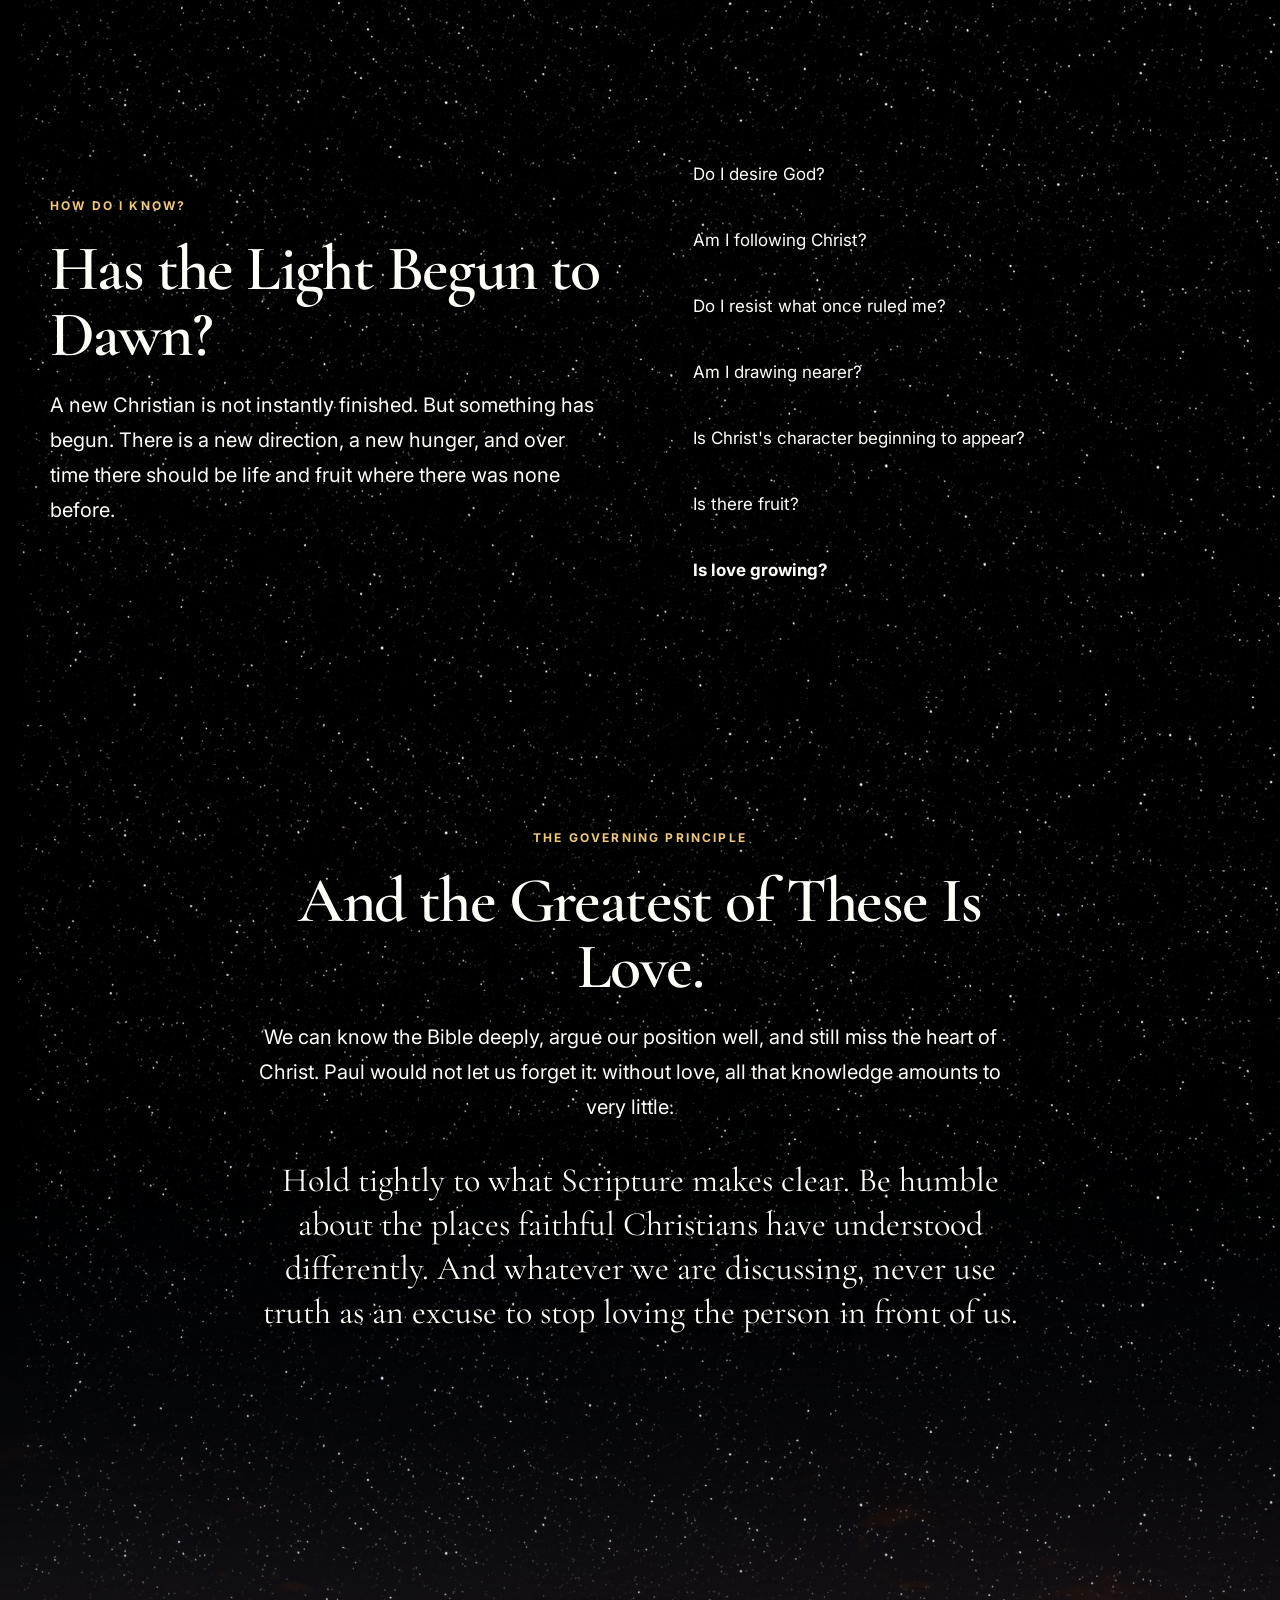
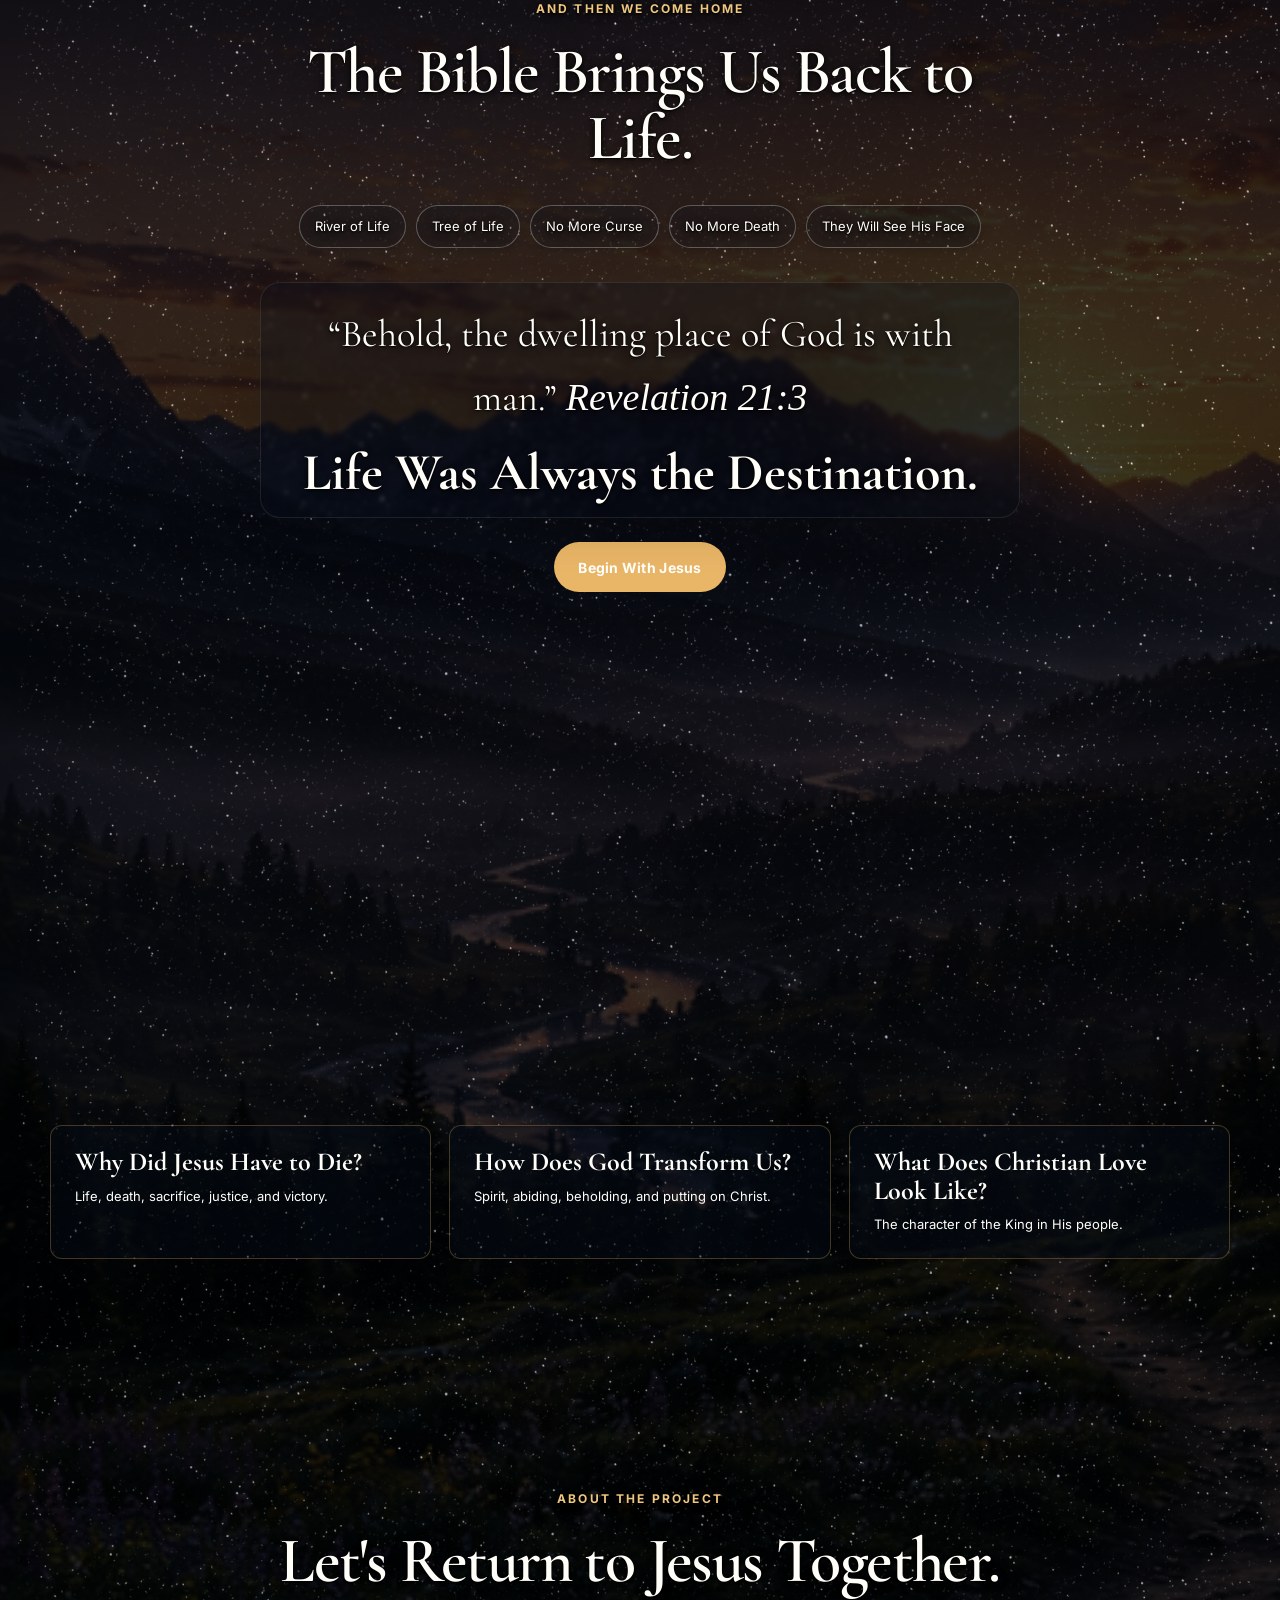
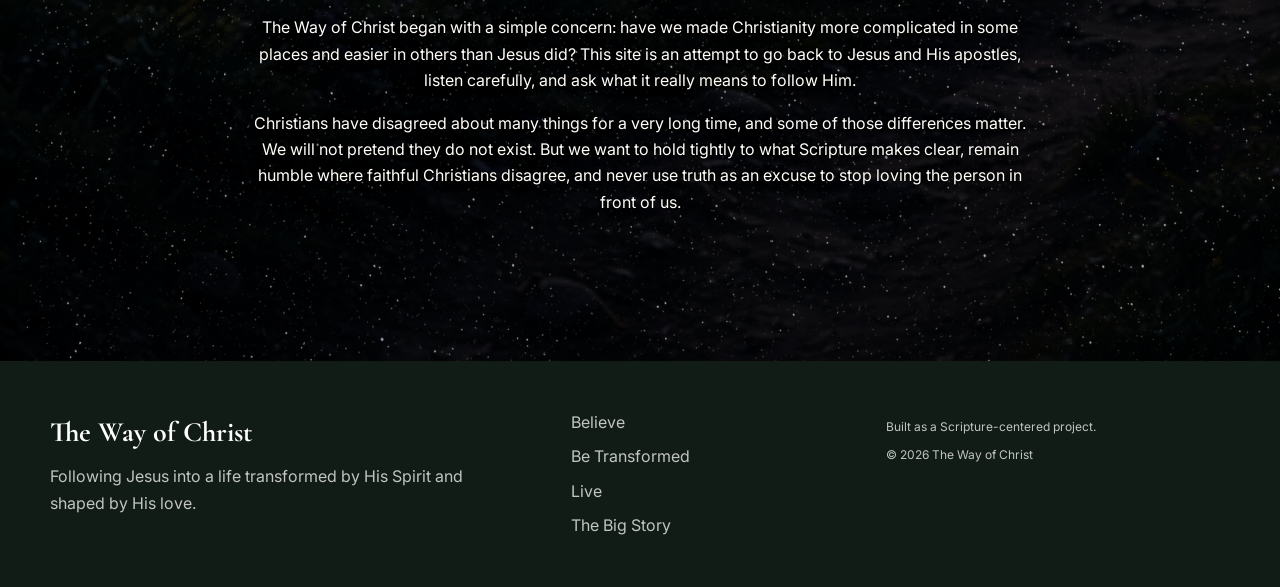
==== commit d2128f1e: "Attribute Scripture quotations and remove AI-style dashes" ====
--- a/index.html
+++ b/index.html
@@ -13,16 +13,16 @@
 <body>
   <header class="site-header" id="top"><div class="container nav-wrap"><a class="brand" href="#top" aria-label="The Way of Christ home"><span class="brand-mark">✦</span><span class="brand-text"><strong>The Way of Christ</strong><small>Following Jesus into a life transformed by His Spirit and shaped by His love.</small></span></a><button class="nav-toggle" aria-label="Open navigation" aria-expanded="false">☰</button><nav class="main-nav" aria-label="Main navigation"><a href="#believe">Believe</a><a href="#transform">Be Transformed</a><a href="#live">Live</a><a href="#big-story">The Big Story</a><a href="#studies">Studies</a><a href="#about">About</a></nav></div></header>
   <main>
-    <div class="sky-stage sky-1"><section class="hero section-dark"><div class="container hero-grid"><div class="hero-copy reveal"><p class="eyebrow">RETURN TO JESUS. RETURN TO THE WAY.</p><h1>What Did Jesus Really Expect of His Followers?</h1><p class="hero-lead">Jesus did not simply call people to believe something about Him. He called them to follow Him—to leave the old life behind, learn His way, and become people whose lives increasingly reflect their Lord.</p><div class="hero-actions"><a class="btn btn-primary" href="#believe">Begin the Journey</a><a class="btn btn-ghost" href="#big-story">See the Big Story</a></div></div></div></section></div>
+    <div class="sky-stage sky-1"><section class="hero section-dark"><div class="container hero-grid"><div class="hero-copy reveal"><p class="eyebrow">RETURN TO JESUS. RETURN TO THE WAY.</p><h1>What Did Jesus Really Expect of His Followers?</h1><p class="hero-lead">Jesus did not simply call people to believe something about Him. He called them to follow Him, to leave the old life behind, learn His way, and become people whose lives increasingly reflect their Lord.</p><div class="hero-actions"><a class="btn btn-primary" href="#believe">Begin the Journey</a><a class="btn btn-ghost" href="#big-story">See the Big Story</a></div></div></div></section></div>
     <div class="sky-stage sky-2">
       <section class="pillars section-light" id="believe"><div class="container"><div class="section-heading reveal"><p class="eyebrow dark">THE WAY OF A DISCIPLE</p><h2>Believe. Be Transformed. Live.</h2><p>Read through Jesus and the apostles and a pattern begins to emerge: believe the Gospel, be changed by God, and learn to live as a follower of Christ.</p></div><div class="card-grid three"><article class="pillar-card reveal"><h3>Believe</h3><h4>Who is Jesus, and what is the Gospel?</h4><p>The crucified Jesus was raised from the dead and exalted as Lord. Start with the message Jesus and His apostles actually preached: who Jesus is, what He has done, and what it means to repent, believe, and call Him Lord.</p><a href="#studies">Explore the Gospel</a></article><article class="pillar-card reveal delay-1" id="transform"><h3>Be Transformed</h3><h4>What does God intend to make of us?</h4><p>Forgiveness is not the end of the story. God gives His Spirit and begins changing us from the inside, forming the character of Christ in people who keep walking with Him.</p><a href="#transformation">Discover Transformation</a></article><article class="pillar-card reveal delay-2" id="live"><h3>Live</h3><h4>What does a follower of Jesus look like?</h4><p>Sooner or later, faith has to show up in a life. Jesus talked about fruit for a reason. Love, mercy, forgiveness, obedience, holiness, and service are not decorations on Christianity; they are part of learning to live His way.</p><a href="#love">Learn the Way of Christ</a></article></div></div></section>
-      <section class="big-story section-earth" id="big-story"><div class="container"><div class="section-heading left reveal"><p class="eyebrow">THE STORY FROM GENESIS TO REVELATION</p><h2>Life Was Always the Destination.</h2><p class="lead">The story did not begin at the cross. It began in a garden, with God and mankind together, and with life freely given. To understand what Jesus came to restore, we first have to understand what was lost.</p></div><div class="story-track reveal"><div class="story-step"><span>01</span><strong>Creation</strong><small>God • Humanity • Presence • Life • Tree of Life</small></div><div class="story-arrow">→</div><div class="story-step"><span>02</span><strong>Rebellion</strong><small>Sin • Separation • Death</small></div><div class="story-arrow">→</div><div class="story-step"><span>03</span><strong>Promise</strong><small>Covenant • Israel • Sacrifice • Hope</small></div><div class="story-arrow">→</div><div class="story-step emphasis"><span>04</span><strong>Christ</strong><small>The Word became flesh and dwelt among us</small></div><div class="story-arrow">→</div><div class="story-step"><span>05</span><strong>Cross</strong><small>Life willingly given</small></div><div class="story-arrow">→</div><div class="story-step"><span>06</span><strong>Empty Tomb</strong><small>Death could not hold Him</small></div><div class="story-arrow">→</div><div class="story-step"><span>07</span><strong>New Life</strong><small>Spirit • Abiding • Transformation • Fruit</small></div><div class="story-arrow">→</div><div class="story-step"><span>08</span><strong>Restoration</strong><small>Resurrection • Tree of Life • No More Death • God With Humanity</small></div></div><div class="quote-band reveal"><p>“Life was always the destination.”</p></div></div></section>
-      <section class="cross section-cream"><div class="container split"><div class="reveal"><p class="eyebrow dark">WHY THE CROSS?</p><h2>If God is love, why the blood, the sacrifice, and the cross?</h2><p class="lead">Why death? Why blood? Why sacrifice? Those questions can sound troubling until we go back to the beginning. God created life. Sin brought death. The cross has to be understood inside that larger story.</p><a class="text-link" href="#studies">Read Why Jesus Had to Die</a></div><aside class="feature-quote reveal delay-1"><p>“The cross isn't evidence that God loves death. The cross is how far God was willing to go to overcome it.”</p><span></span><p>“The Christian story does not end at a bloody cross. It passes through an empty tomb.”</p></aside></div></section>
+      <section class="big-story section-earth" id="big-story"><div class="container"><div class="section-heading left reveal"><p class="eyebrow">THE STORY FROM GENESIS TO REVELATION</p><h2>Life Was Always the Destination.</h2><p class="lead">The story did not begin at the cross. It began in a garden, with God and mankind together, and with life freely given. To understand what Jesus came to restore, we first have to understand what was lost.</p></div><div class="story-track reveal"><div class="story-step"><span>01</span><strong>Creation</strong><small>God • Humanity • Presence • Life • Tree of Life</small></div><div class="story-arrow">→</div><div class="story-step"><span>02</span><strong>Rebellion</strong><small>Sin • Separation • Death</small></div><div class="story-arrow">→</div><div class="story-step"><span>03</span><strong>Promise</strong><small>Covenant • Israel • Sacrifice • Hope</small></div><div class="story-arrow">→</div><div class="story-step emphasis"><span>04</span><strong>Christ</strong><small>The Word became flesh and dwelt among us</small></div><div class="story-arrow">→</div><div class="story-step"><span>05</span><strong>Cross</strong><small>Life willingly given</small></div><div class="story-arrow">→</div><div class="story-step"><span>06</span><strong>Empty Tomb</strong><small>Death could not hold Him</small></div><div class="story-arrow">→</div><div class="story-step"><span>07</span><strong>New Life</strong><small>Spirit • Abiding • Transformation • Fruit</small></div><div class="story-arrow">→</div><div class="story-step"><span>08</span><strong>Restoration</strong><small>Resurrection • Tree of Life • No More Death • God With Humanity</small></div></div><div class="quote-band reveal"><p>Life was always the destination.</p></div></div></section>
+      <section class="cross section-cream"><div class="container split"><div class="reveal"><p class="eyebrow dark">WHY THE CROSS?</p><h2>If God is love, why the blood, the sacrifice, and the cross?</h2><p class="lead">Why death? Why blood? Why sacrifice? Those questions can sound troubling until we go back to the beginning. God created life. Sin brought death. The cross has to be understood inside that larger story.</p><a class="text-link" href="#studies">Read Why Jesus Had to Die</a></div><aside class="feature-quote reveal delay-1"><p>The cross isn't evidence that God loves death. The cross is how far God was willing to go to overcome it.</p><span></span><p>The Christian story does not end at a bloody cross. It passes through an empty tomb.</p></aside></div></section>
       <section class="discipleship section-light"><div class="container"><div class="section-heading reveal"><p class="eyebrow dark">COUNT THE COST</p><h2>Jesus Didn't Merely Ask People to Believe Something About Him.</h2><p>He called them to follow Him, and He was remarkably plain about what that could cost.</p></div><div class="story-visual follow-visual reveal" role="img" aria-label="A solitary figure walking a rocky path under a star-filled night sky"></div><div class="discipleship-grid"><div class="word-card reveal"><strong>Count the cost.</strong><span>Luke 14</span></div><div class="word-card reveal delay-1"><strong>Take up your cross.</strong><span>Follow the King.</span></div><div class="word-card reveal delay-2"><strong>Remain salty.</strong><span>Continue as His disciple.</span></div><div class="word-card reveal delay-3"><strong>Jesus is Lord.</strong><span>Allegiance has changed.</span></div></div></div></section>
-      <section class="new-life section-dark-soft"><div class="container"><div class="section-heading left reveal"><p class="eyebrow">ROMANS 6</p><h2>Die. Be Buried. Rise.</h2></div><div class="story-visual tomb-visual reveal"></div><div class="rise-grid"><article class="rise-step reveal"><span>01</span><h3>Die With Christ</h3><p>The old claim that my life belongs to me is taken to the cross.</p></article><article class="rise-step reveal delay-1"><span>02</span><h3>Buried With Christ</h3><p>In baptism, the old life is buried with Christ. We do not leave it lying above ground.</p></article><article class="rise-step reveal delay-2"><span>03</span><h3>Raised With Christ</h3><p>And we come back up because Jesus did. We rise to walk in <em>newness of life</em>.</p></article></div><blockquote class="scripture reveal">“I have been crucified with Christ. It is no longer I who live, but Christ who lives in me.”</blockquote><p class="center-note reveal">We do not obey so that God will sell us salvation. We obey because the old life has been surrendered and Christ has given us a new one to live.</p></div></section>
+      <section class="new-life section-dark-soft"><div class="container"><div class="section-heading left reveal"><p class="eyebrow">ROMANS 6</p><h2>Die. Be Buried. Rise.</h2></div><div class="story-visual tomb-visual reveal"></div><div class="rise-grid"><article class="rise-step reveal"><span>01</span><h3>Die With Christ</h3><p>The old claim that my life belongs to me is taken to the cross.</p></article><article class="rise-step reveal delay-1"><span>02</span><h3>Buried With Christ</h3><p>In baptism, the old life is buried with Christ. We do not leave it lying above ground.</p></article><article class="rise-step reveal delay-2"><span>03</span><h3>Raised With Christ</h3><p>And we come back up because Jesus did. We rise to walk in <em>newness of life</em>.</p></article></div><blockquote class="scripture reveal">“I have been crucified with Christ. It is no longer I who live, but Christ who lives in me.” <cite>Galatians 2:20</cite></blockquote><p class="center-note reveal">We do not obey so that God will sell us salvation. We obey because the old life has been surrendered and Christ has given us a new one to live.</p></div></section>
     </div>
     <div class="sky-stage sky-3"><section class="temple section-stone"><div class="container temple-layout"><div class="temple-scene reveal"><div class="temple-photo"></div></div><div class="temple-copy reveal delay-1"><p class="eyebrow dark">A LIVING TEMPLE</p><h2>Built on Christ. Made of Living Stones.</h2><p>Peter calls Jesus the cornerstone and His followers “living stones.” A cornerstone is not decoration. It is laid first, and the rest of the structure is built from it. Peter gives us the same picture of the Church. Christ is the cornerstone, and His people are living stones being fitted together into a spiritual house where God dwells by His Spirit.</p><div class="dwelling-path"><div><span>01</span><strong>Christ</strong><small>The cornerstone</small></div><i></i><div><span>02</span><strong>Living Stones</strong><small>His people joined to Him</small></div><i></i><div><span>03</span><strong>Spiritual House</strong><small>Built together</small></div><i></i><div><span>04</span><strong>God Dwells</strong><small>Among His people</small></div><i></i><div><span>05</span><strong>By the Spirit</strong><small>A living temple</small></div></div><p class="lead-sm temple-callout">The great privilege of the New Covenant is not a better building. It is that through Christ, we can draw near to God Himself.</p><p class="temple-scripture">“In Him you also are being built together into a dwelling place for God by the Spirit.” <span>Ephesians 2:22</span></p></div></div></section><section class="transformation section-light" id="transformation"><div class="container"><div class="section-heading reveal"><p class="eyebrow dark">BEHOLDING AND BECOMING</p><h2>What Happens When We Draw Near to God?</h2><p>Moses came away from the presence of God changed. Paul takes that picture and applies it to us: as we behold the Lord, the Spirit changes us into His image. Prayer, abiding, and drawing near are not boxes to check. They are part of living in the presence of the God who changes us.</p></div><div class="transform-flow reveal"><span>Draw Near</span><b>→</b><span>Behold Christ</span><b>→</b><span>Be Transformed</span><b>→</b><span>Bear Fruit</span></div><p class="glow-line reveal">God shines light into our hearts.</p></div></section><section class="assurance section-dawn"><div class="container split"><div class="reveal"><p class="eyebrow dark">HOW DO I KNOW?</p><h2>Has the Light Begun to Dawn?</h2><p class="lead">A new Christian is not instantly finished. But something has begun. There is a new direction, a new hunger, and over time there should be life and fruit where there was none before.</p></div><div class="checklist reveal delay-1"><p>Do I desire God?</p><p>Am I following Christ?</p><p>Do I resist what once ruled me?</p><p>Am I drawing nearer?</p><p>Is Christ's character beginning to appear?</p><p>Is there fruit?</p><p><strong>Is love growing?</strong></p></div></div></section></div>
-    <div class="sky-stage sky-4"><section class="love section-cream" id="love"><div class="container narrow reveal"><p class="eyebrow dark">THE GOVERNING PRINCIPLE</p><h2>And the Greatest of These Is Love.</h2><p class="lead">We can know the Bible deeply, argue our position well, and still miss the heart of Christ. Paul would not let us forget it: without love, all that knowledge amounts to very little.</p><div class="rule-line"></div><p class="manifesto">Hold tightly to what Scripture makes clear. Be humble about the places faithful Christians have understood differently. And whatever we are discussing, never use truth as an excuse to stop loving the person in front of us.</p></div></section><section class="restoration section-final"><div class="container narrow reveal"><p class="eyebrow">AND THEN WE COME HOME</p><h2>The Bible Brings Us Back to Life.</h2><div class="final-list"><span>River of Life</span><span>Tree of Life</span><span>No More Curse</span><span>No More Death</span><span>They Will See His Face</span></div><blockquote>“Behold, the dwelling place of God is with man.”</blockquote><h3>Life Was Always the Destination.</h3><a class="btn btn-primary" href="#top">Begin With Jesus</a></div></section><section class="studies section-light" id="studies"><div class="container"><div class="section-heading left reveal"><p class="eyebrow dark">FOUNDATIONAL STUDIES</p><h2>Start Here.</h2></div><div class="study-grid"><a class="study-card reveal" href="#"><span>01</span><strong>What Is a Disciple?</strong><small>Luke 14 and the call to follow Jesus.</small></a><a class="study-card reveal delay-1" href="#"><span>02</span><strong>What Does It Mean That Jesus Is Lord?</strong><small>Recovering the meaning of King, Master, and allegiance.</small></a><a class="study-card reveal delay-2" href="#"><span>03</span><strong>What Does It Mean to Repent?</strong><small>Turning from rebellion toward the rightful King.</small></a><a class="study-card reveal" href="#"><span>04</span><strong>Why Did Jesus Have to Die?</strong><small>Life, death, sacrifice, justice, and victory.</small></a><a class="study-card reveal delay-1" href="#"><span>05</span><strong>How Does God Transform Us?</strong><small>Spirit, abiding, beholding, and putting on Christ.</small></a><a class="study-card reveal delay-2" href="#"><span>06</span><strong>What Does Christian Love Look Like?</strong><small>The character of the King in His people.</small></a></div></div></section><section class="about section-cream" id="about"><div class="container narrow reveal"><p class="eyebrow dark">ABOUT THE PROJECT</p><h2>Let's Return to Jesus Together.</h2><p>The Way of Christ began with a simple concern: have we made Christianity more complicated in some places—and easier in others—than Jesus did? This site is an attempt to go back to Jesus and His apostles, listen carefully, and ask what it really means to follow Him.</p><p>Christians have disagreed about many things for a very long time, and some of those differences matter. We will not pretend they do not exist. But we want to hold tightly to what Scripture makes clear, remain humble where faithful Christians disagree, and never use truth as an excuse to stop loving the person in front of us.</p></div></section></div>
+    <div class="sky-stage sky-4"><section class="love section-cream" id="love"><div class="container narrow reveal"><p class="eyebrow dark">THE GOVERNING PRINCIPLE</p><h2>And the Greatest of These Is Love.</h2><p class="lead">We can know the Bible deeply, argue our position well, and still miss the heart of Christ. Paul would not let us forget it: without love, all that knowledge amounts to very little.</p><div class="rule-line"></div><p class="manifesto">Hold tightly to what Scripture makes clear. Be humble about the places faithful Christians have understood differently. And whatever we are discussing, never use truth as an excuse to stop loving the person in front of us.</p></div></section><section class="restoration section-final"><div class="container narrow reveal"><p class="eyebrow">AND THEN WE COME HOME</p><h2>The Bible Brings Us Back to Life.</h2><div class="final-list"><span>River of Life</span><span>Tree of Life</span><span>No More Curse</span><span>No More Death</span><span>They Will See His Face</span></div><blockquote>“Behold, the dwelling place of God is with man.” <cite>Revelation 21:3</cite></blockquote><h3>Life Was Always the Destination.</h3><a class="btn btn-primary" href="#top">Begin With Jesus</a></div></section><section class="studies section-light" id="studies"><div class="container"><div class="section-heading left reveal"><p class="eyebrow dark">FOUNDATIONAL STUDIES</p><h2>Start Here.</h2></div><div class="study-grid"><a class="study-card reveal" href="#"><span>01</span><strong>What Is a Disciple?</strong><small>Luke 14 and the call to follow Jesus.</small></a><a class="study-card reveal delay-1" href="#"><span>02</span><strong>What Does It Mean That Jesus Is Lord?</strong><small>Recovering the meaning of King, Master, and allegiance.</small></a><a class="study-card reveal delay-2" href="#"><span>03</span><strong>What Does It Mean to Repent?</strong><small>Turning from rebellion toward the rightful King.</small></a><a class="study-card reveal" href="#"><span>04</span><strong>Why Did Jesus Have to Die?</strong><small>Life, death, sacrifice, justice, and victory.</small></a><a class="study-card reveal delay-1" href="#"><span>05</span><strong>How Does God Transform Us?</strong><small>Spirit, abiding, beholding, and putting on Christ.</small></a><a class="study-card reveal delay-2" href="#"><span>06</span><strong>What Does Christian Love Look Like?</strong><small>The character of the King in His people.</small></a></div></div></section><section class="about section-cream" id="about"><div class="container narrow reveal"><p class="eyebrow dark">ABOUT THE PROJECT</p><h2>Let's Return to Jesus Together.</h2><p>The Way of Christ began with a simple concern: have we made Christianity more complicated in some places and easier in others than Jesus did? This site is an attempt to go back to Jesus and His apostles, listen carefully, and ask what it really means to follow Him.</p><p>Christians have disagreed about many things for a very long time, and some of those differences matter. We will not pretend they do not exist. But we want to hold tightly to what Scripture makes clear, remain humble where faithful Christians disagree, and never use truth as an excuse to stop loving the person in front of us.</p></div></section></div>
   </main>
   <footer class="site-footer"><div class="container footer-grid"><div><strong>The Way of Christ</strong><p>Following Jesus into a life transformed by His Spirit and shaped by His love.</p></div><div class="footer-links"><a href="#believe">Believe</a><a href="#transform">Be Transformed</a><a href="#live">Live</a><a href="#big-story">The Big Story</a></div><div class="footer-note"><p>Built as a Scripture-centered project.</p><p>© <span id="year"></span> The Way of Christ</p></div></div></footer>
   <script src="script.js"></script>
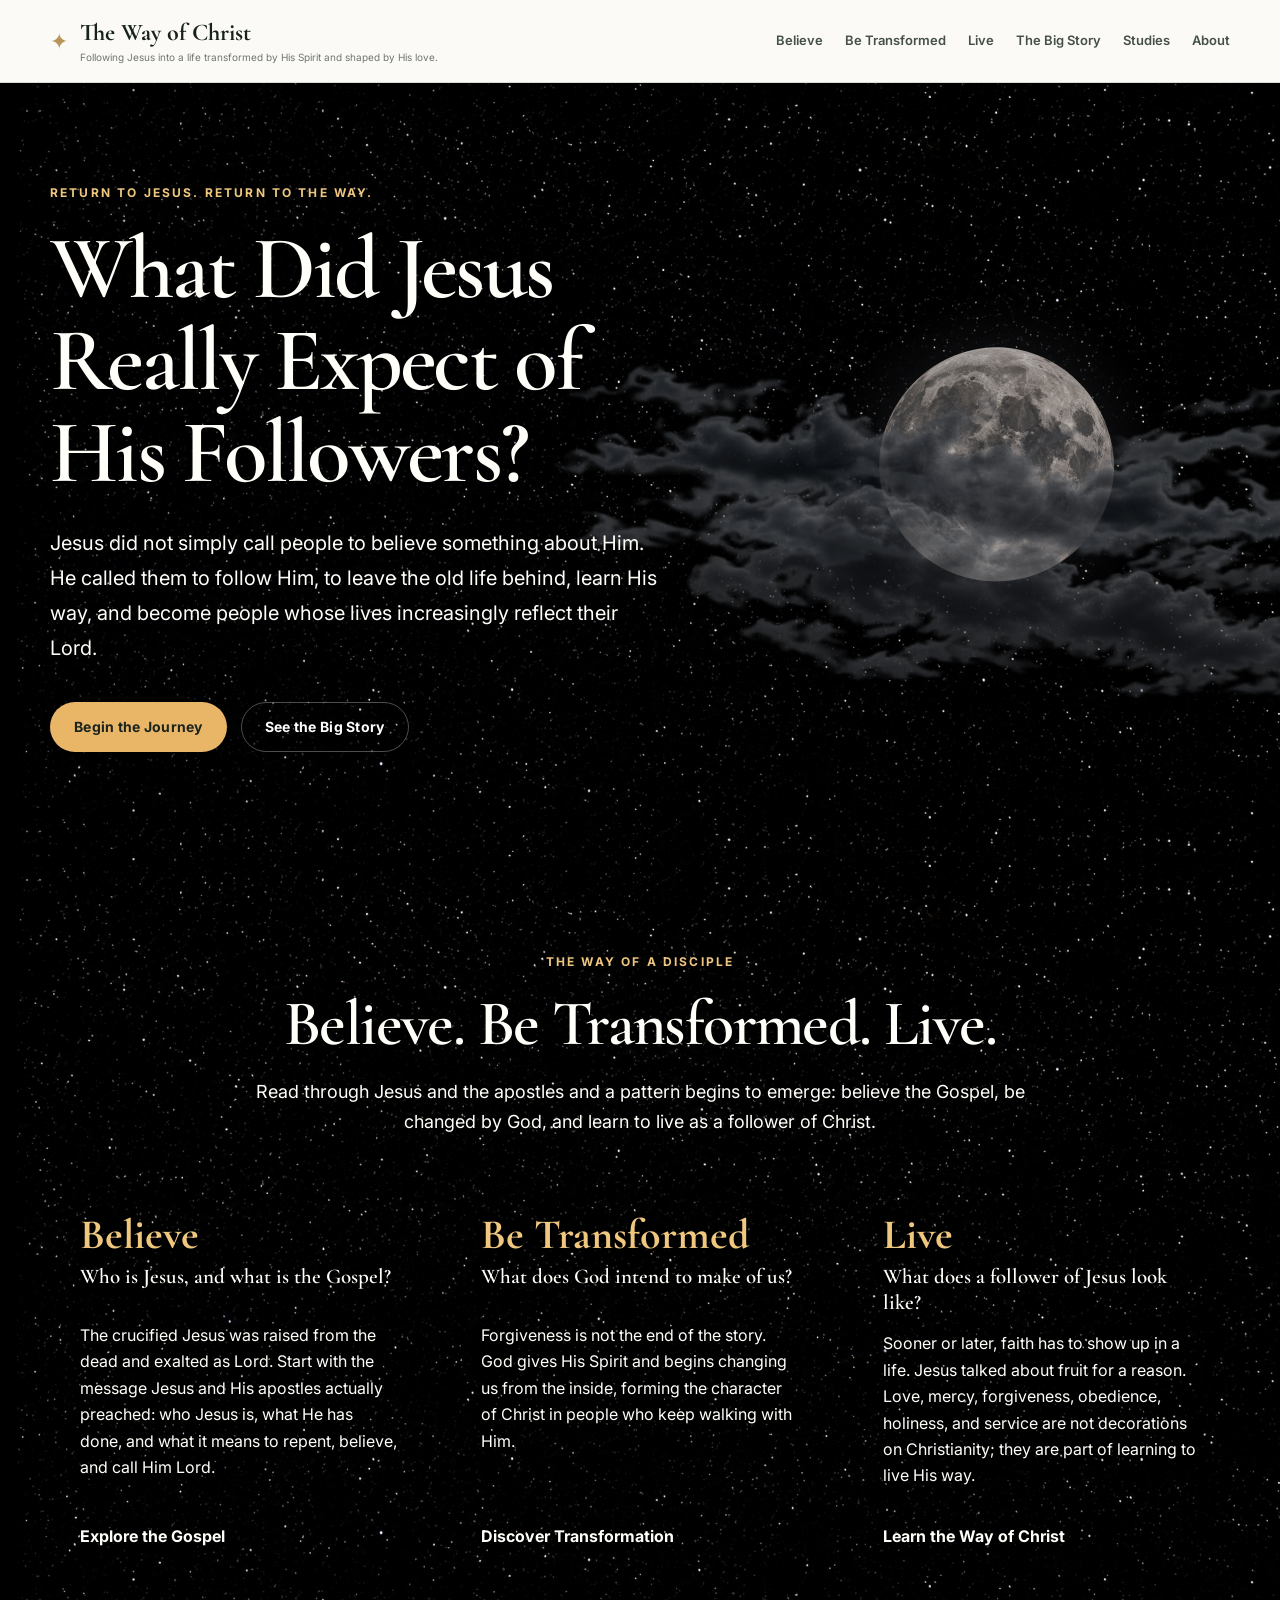
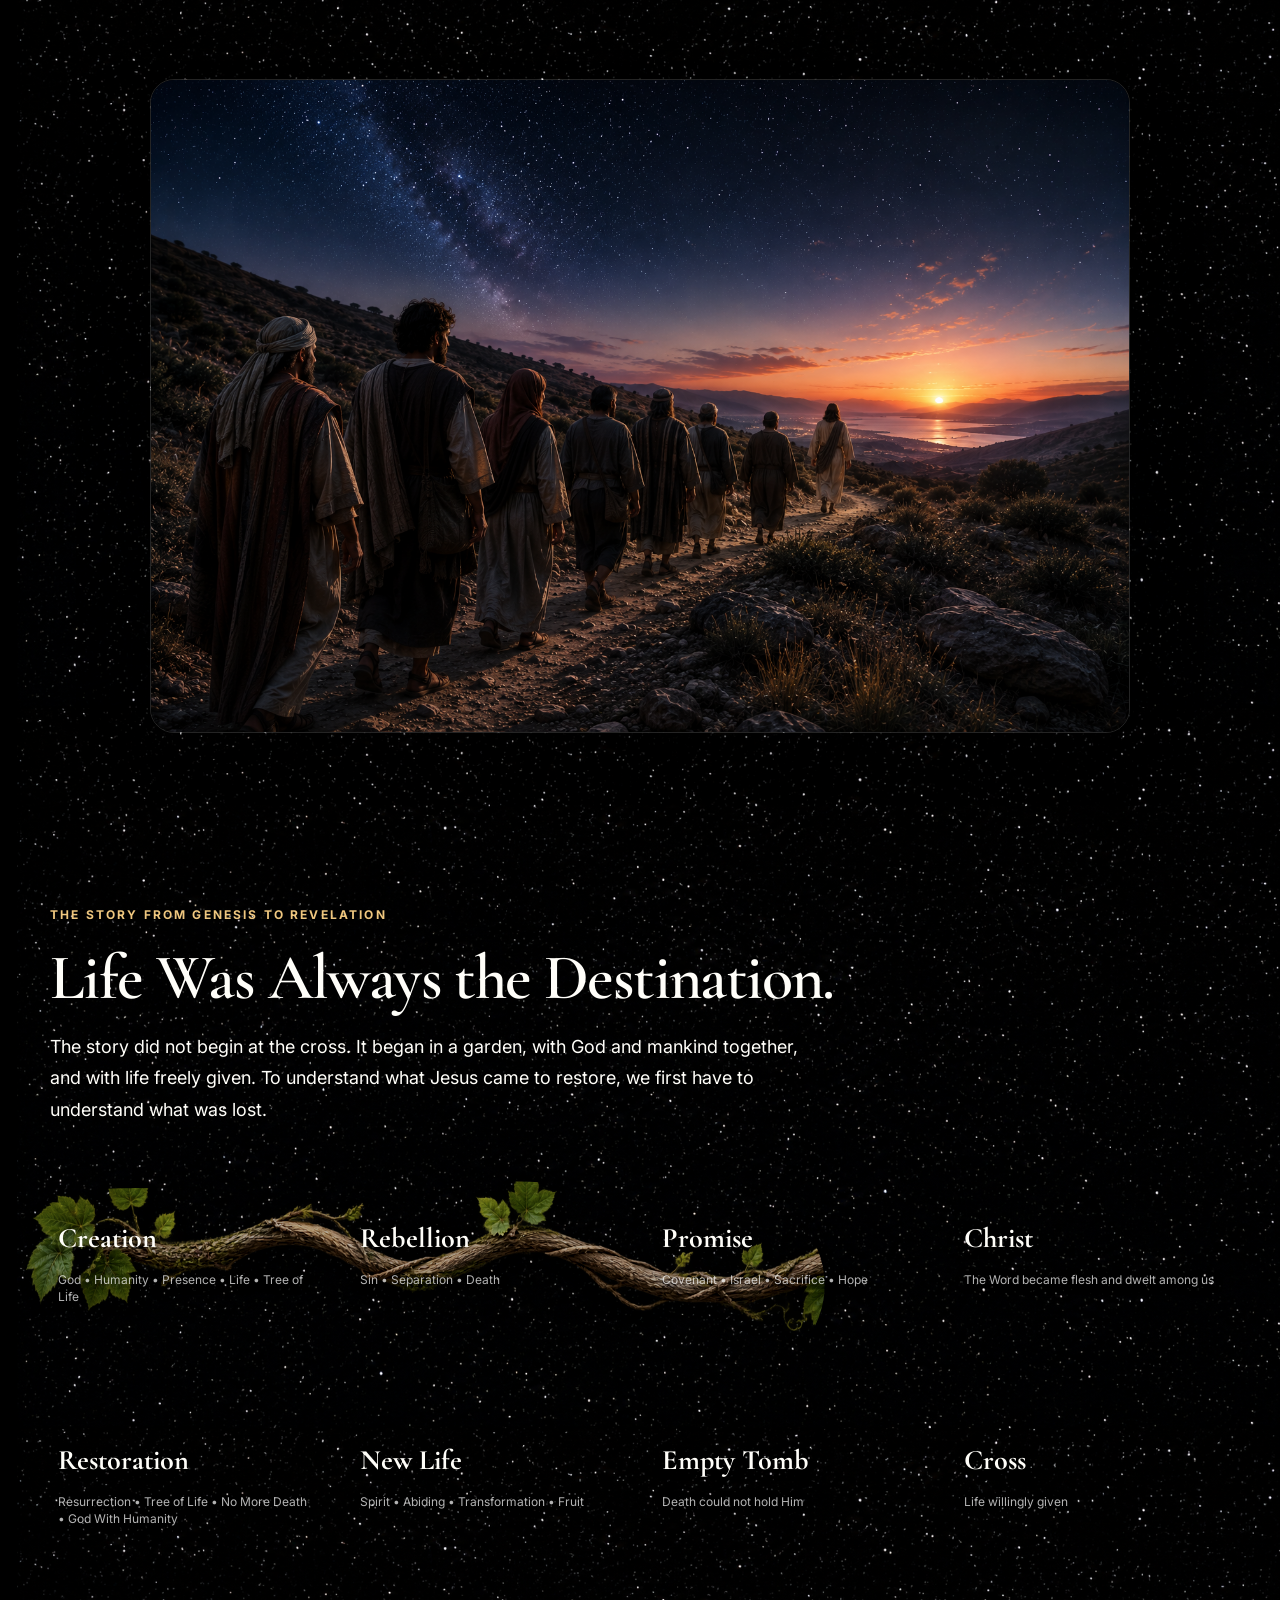
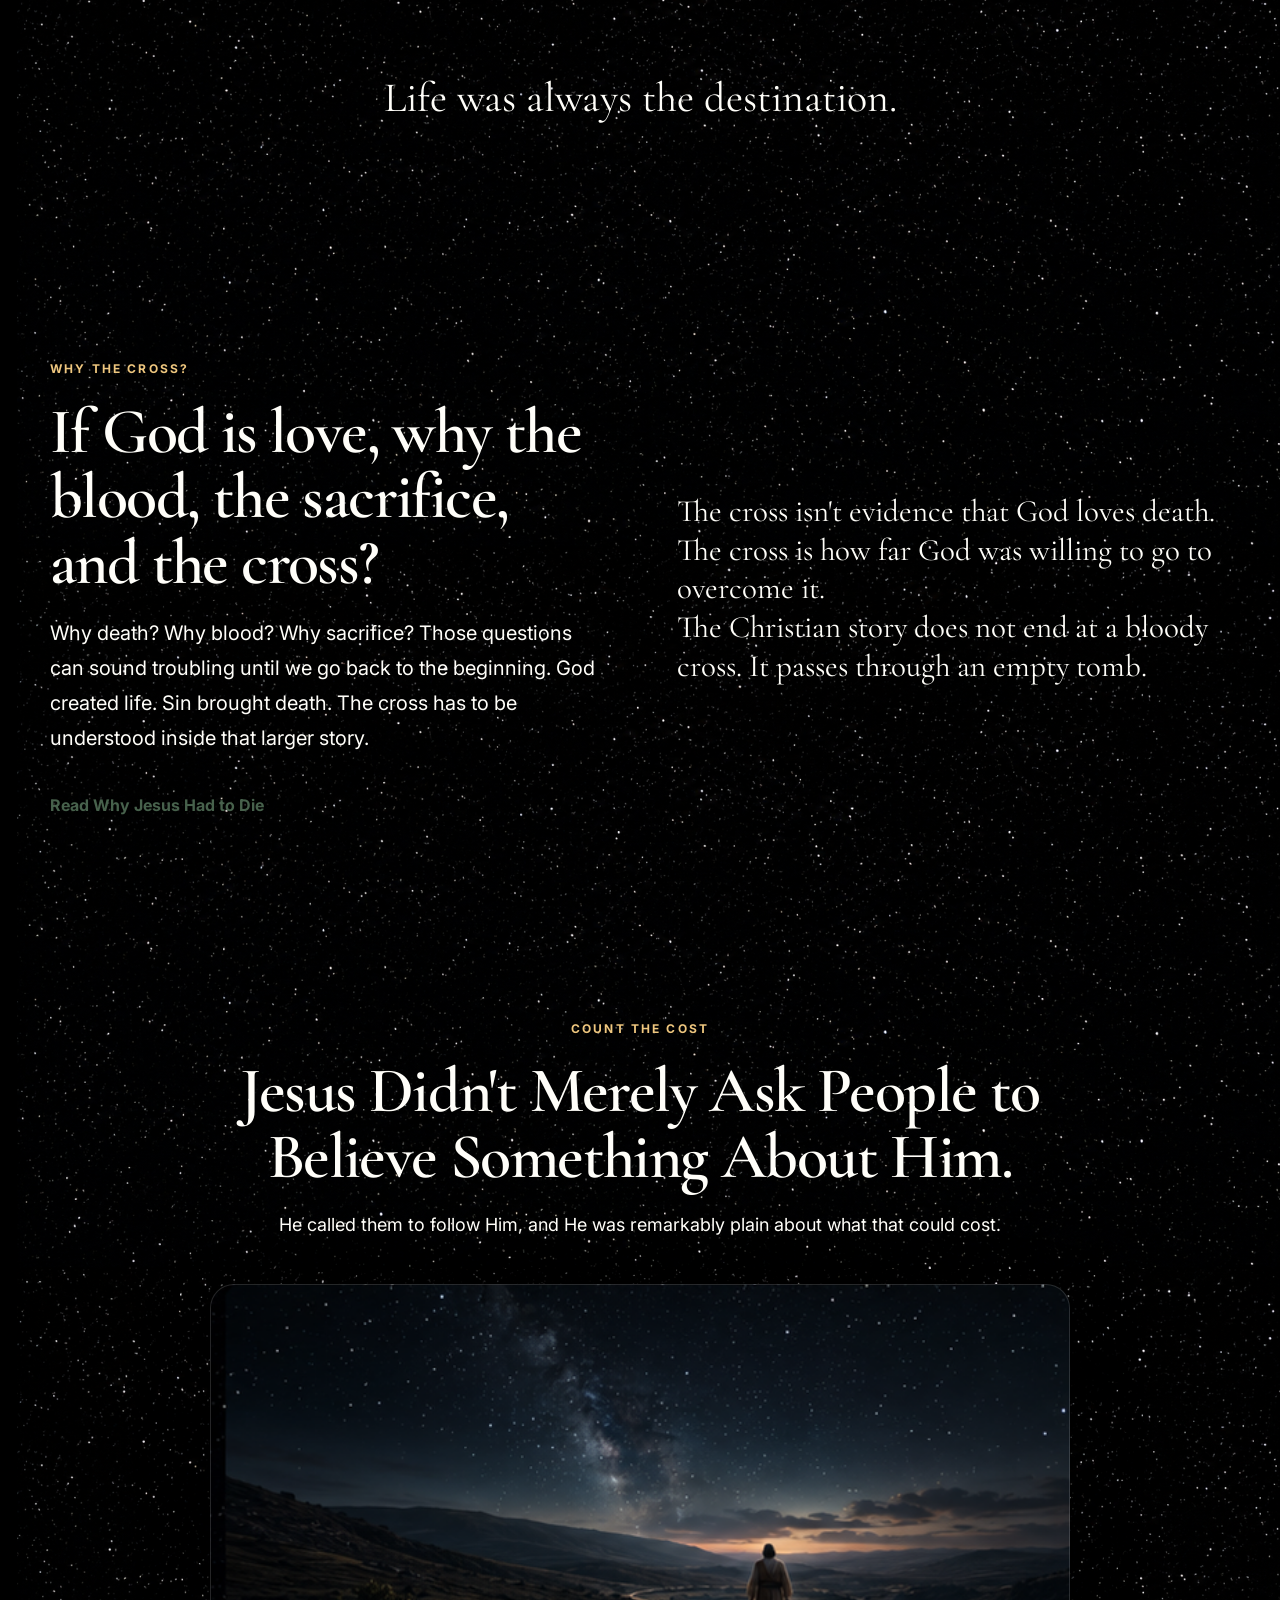
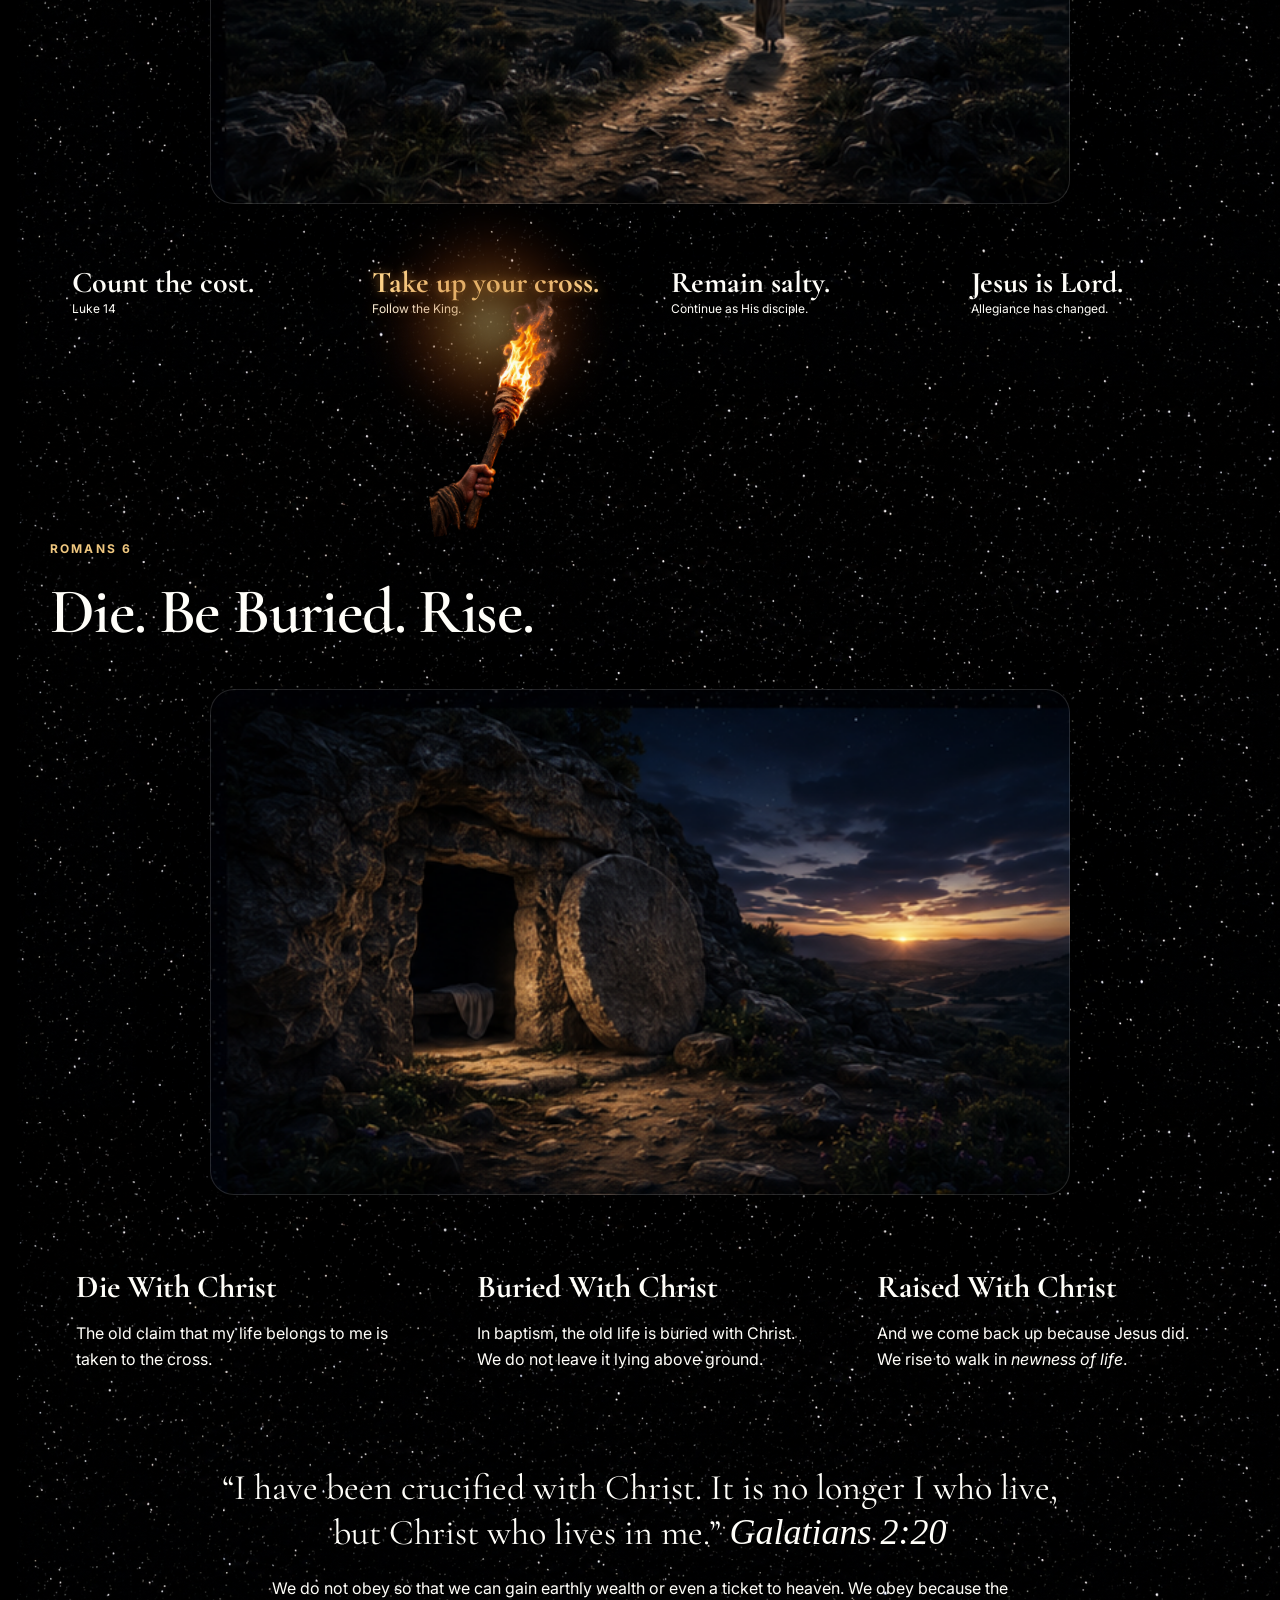
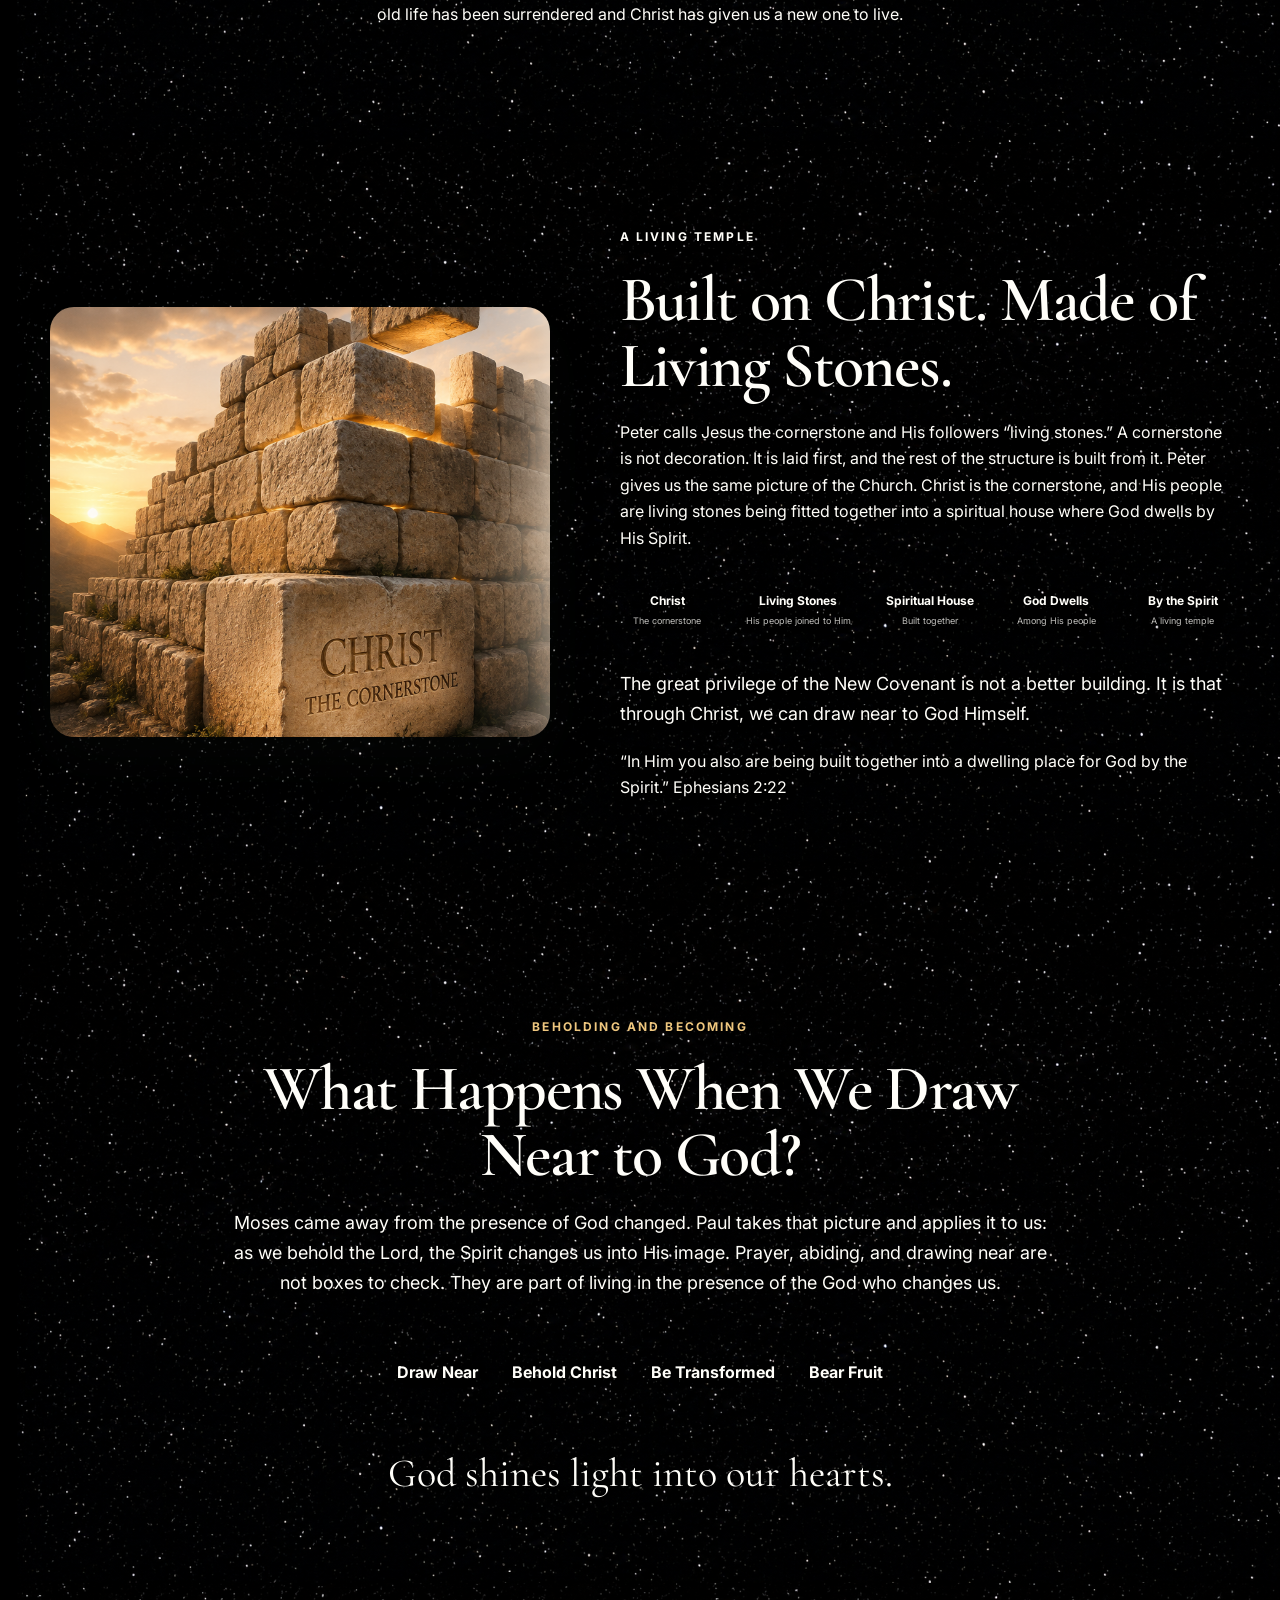
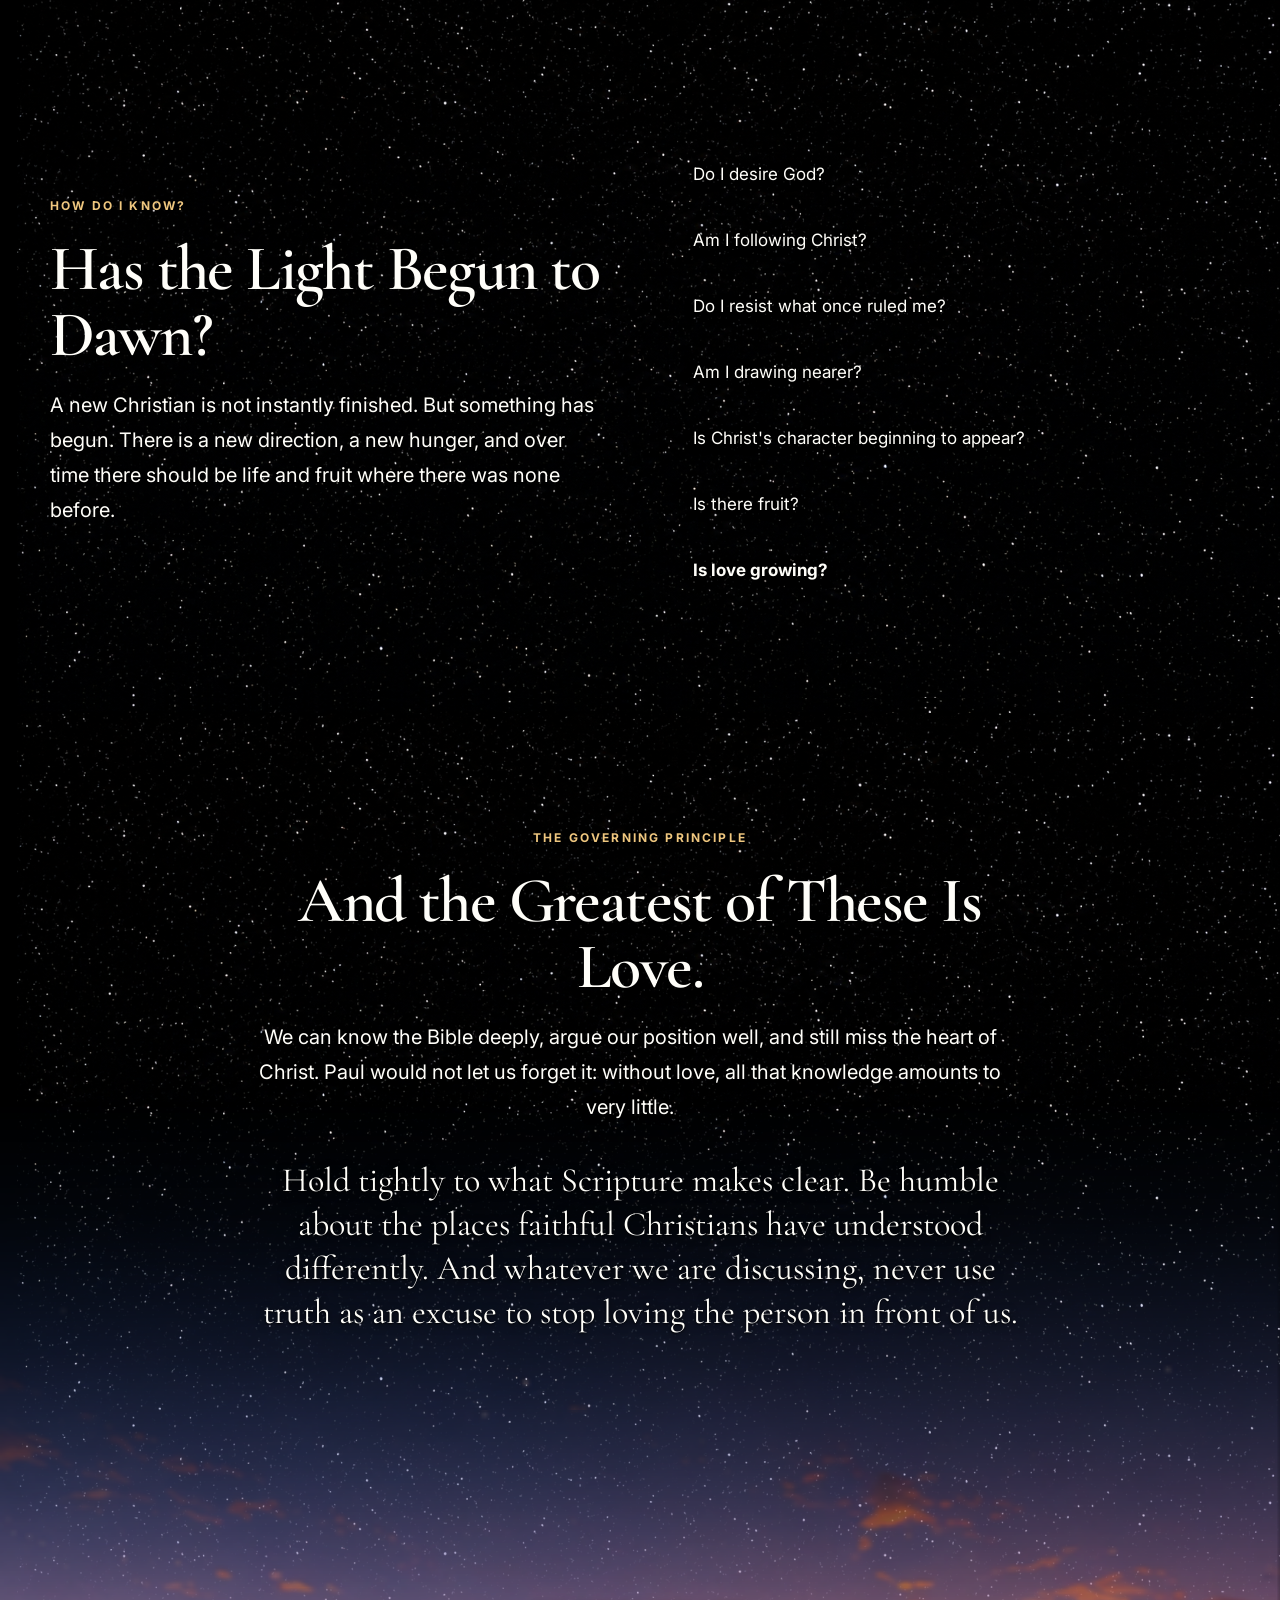
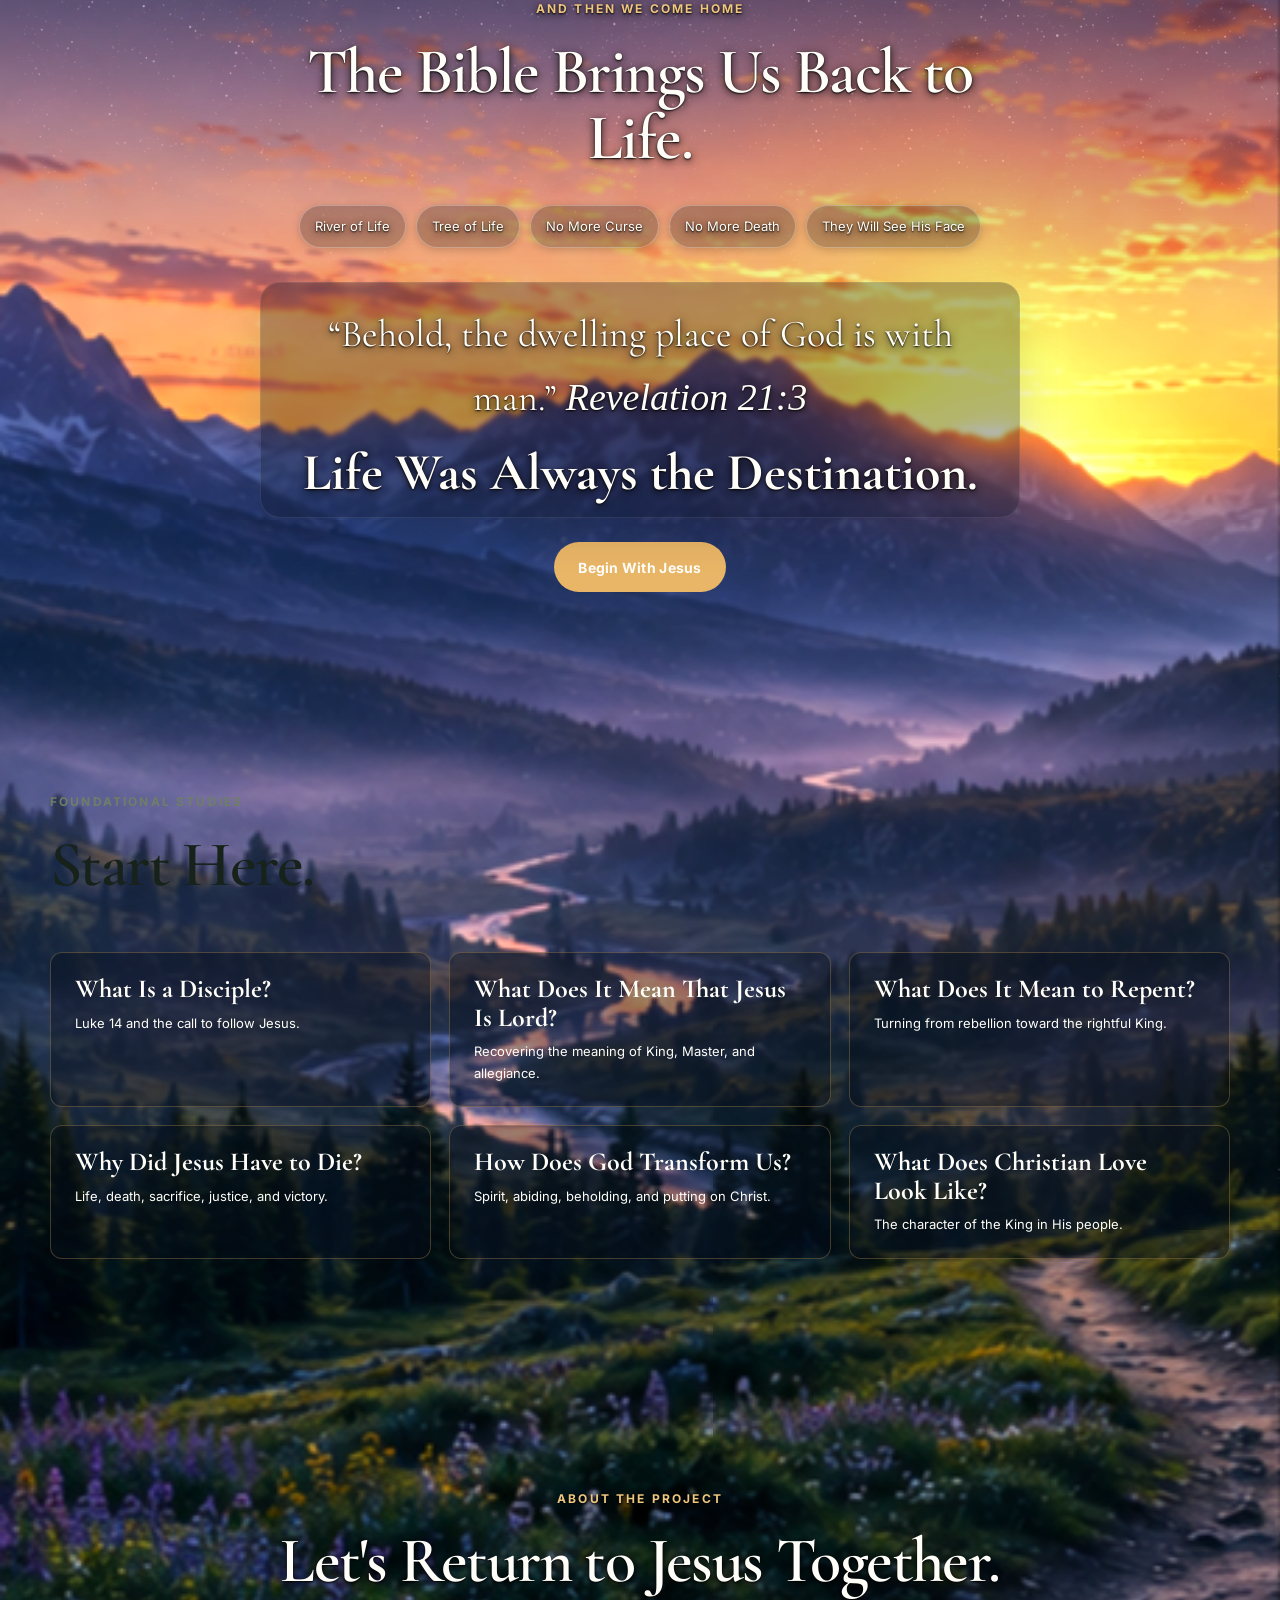
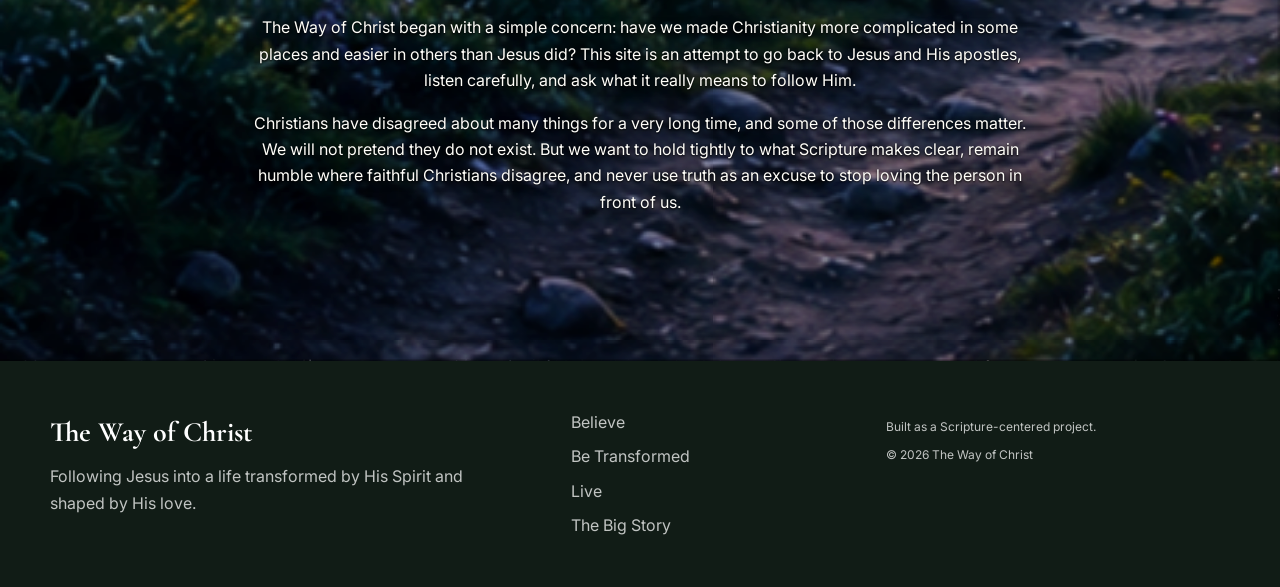
==== commit 8ac85623: "Revise new life obedience statement" ====
--- a/index.html
+++ b/index.html
@@ -19,7 +19,7 @@
       <section class="big-story section-earth" id="big-story"><div class="container"><div class="section-heading left reveal"><p class="eyebrow">THE STORY FROM GENESIS TO REVELATION</p><h2>Life Was Always the Destination.</h2><p class="lead">The story did not begin at the cross. It began in a garden, with God and mankind together, and with life freely given. To understand what Jesus came to restore, we first have to understand what was lost.</p></div><div class="story-track reveal"><div class="story-step"><span>01</span><strong>Creation</strong><small>God • Humanity • Presence • Life • Tree of Life</small></div><div class="story-arrow">→</div><div class="story-step"><span>02</span><strong>Rebellion</strong><small>Sin • Separation • Death</small></div><div class="story-arrow">→</div><div class="story-step"><span>03</span><strong>Promise</strong><small>Covenant • Israel • Sacrifice • Hope</small></div><div class="story-arrow">→</div><div class="story-step emphasis"><span>04</span><strong>Christ</strong><small>The Word became flesh and dwelt among us</small></div><div class="story-arrow">→</div><div class="story-step"><span>05</span><strong>Cross</strong><small>Life willingly given</small></div><div class="story-arrow">→</div><div class="story-step"><span>06</span><strong>Empty Tomb</strong><small>Death could not hold Him</small></div><div class="story-arrow">→</div><div class="story-step"><span>07</span><strong>New Life</strong><small>Spirit • Abiding • Transformation • Fruit</small></div><div class="story-arrow">→</div><div class="story-step"><span>08</span><strong>Restoration</strong><small>Resurrection • Tree of Life • No More Death • God With Humanity</small></div></div><div class="quote-band reveal"><p>Life was always the destination.</p></div></div></section>
       <section class="cross section-cream"><div class="container split"><div class="reveal"><p class="eyebrow dark">WHY THE CROSS?</p><h2>If God is love, why the blood, the sacrifice, and the cross?</h2><p class="lead">Why death? Why blood? Why sacrifice? Those questions can sound troubling until we go back to the beginning. God created life. Sin brought death. The cross has to be understood inside that larger story.</p><a class="text-link" href="#studies">Read Why Jesus Had to Die</a></div><aside class="feature-quote reveal delay-1"><p>The cross isn't evidence that God loves death. The cross is how far God was willing to go to overcome it.</p><span></span><p>The Christian story does not end at a bloody cross. It passes through an empty tomb.</p></aside></div></section>
       <section class="discipleship section-light"><div class="container"><div class="section-heading reveal"><p class="eyebrow dark">COUNT THE COST</p><h2>Jesus Didn't Merely Ask People to Believe Something About Him.</h2><p>He called them to follow Him, and He was remarkably plain about what that could cost.</p></div><div class="story-visual follow-visual reveal" role="img" aria-label="A solitary figure walking a rocky path under a star-filled night sky"></div><div class="discipleship-grid"><div class="word-card reveal"><strong>Count the cost.</strong><span>Luke 14</span></div><div class="word-card reveal delay-1"><strong>Take up your cross.</strong><span>Follow the King.</span></div><div class="word-card reveal delay-2"><strong>Remain salty.</strong><span>Continue as His disciple.</span></div><div class="word-card reveal delay-3"><strong>Jesus is Lord.</strong><span>Allegiance has changed.</span></div></div></div></section>
-      <section class="new-life section-dark-soft"><div class="container"><div class="section-heading left reveal"><p class="eyebrow">ROMANS 6</p><h2>Die. Be Buried. Rise.</h2></div><div class="story-visual tomb-visual reveal"></div><div class="rise-grid"><article class="rise-step reveal"><span>01</span><h3>Die With Christ</h3><p>The old claim that my life belongs to me is taken to the cross.</p></article><article class="rise-step reveal delay-1"><span>02</span><h3>Buried With Christ</h3><p>In baptism, the old life is buried with Christ. We do not leave it lying above ground.</p></article><article class="rise-step reveal delay-2"><span>03</span><h3>Raised With Christ</h3><p>And we come back up because Jesus did. We rise to walk in <em>newness of life</em>.</p></article></div><blockquote class="scripture reveal">“I have been crucified with Christ. It is no longer I who live, but Christ who lives in me.” <cite>Galatians 2:20</cite></blockquote><p class="center-note reveal">We do not obey so that God will sell us salvation. We obey because the old life has been surrendered and Christ has given us a new one to live.</p></div></section>
+      <section class="new-life section-dark-soft"><div class="container"><div class="section-heading left reveal"><p class="eyebrow">ROMANS 6</p><h2>Die. Be Buried. Rise.</h2></div><div class="story-visual tomb-visual reveal"></div><div class="rise-grid"><article class="rise-step reveal"><span>01</span><h3>Die With Christ</h3><p>The old claim that my life belongs to me is taken to the cross.</p></article><article class="rise-step reveal delay-1"><span>02</span><h3>Buried With Christ</h3><p>In baptism, the old life is buried with Christ. We do not leave it lying above ground.</p></article><article class="rise-step reveal delay-2"><span>03</span><h3>Raised With Christ</h3><p>And we come back up because Jesus did. We rise to walk in <em>newness of life</em>.</p></article></div><blockquote class="scripture reveal">“I have been crucified with Christ. It is no longer I who live, but Christ who lives in me.” <cite>Galatians 2:20</cite></blockquote><p class="center-note reveal">We do not obey so that we can gain earthly wealth or even a ticket to heaven. We obey because the old life has been surrendered and Christ has given us a new one to live.</p></div></section>
     </div>
     <div class="sky-stage sky-3"><section class="temple section-stone"><div class="container temple-layout"><div class="temple-scene reveal"><div class="temple-photo"></div></div><div class="temple-copy reveal delay-1"><p class="eyebrow dark">A LIVING TEMPLE</p><h2>Built on Christ. Made of Living Stones.</h2><p>Peter calls Jesus the cornerstone and His followers “living stones.” A cornerstone is not decoration. It is laid first, and the rest of the structure is built from it. Peter gives us the same picture of the Church. Christ is the cornerstone, and His people are living stones being fitted together into a spiritual house where God dwells by His Spirit.</p><div class="dwelling-path"><div><span>01</span><strong>Christ</strong><small>The cornerstone</small></div><i></i><div><span>02</span><strong>Living Stones</strong><small>His people joined to Him</small></div><i></i><div><span>03</span><strong>Spiritual House</strong><small>Built together</small></div><i></i><div><span>04</span><strong>God Dwells</strong><small>Among His people</small></div><i></i><div><span>05</span><strong>By the Spirit</strong><small>A living temple</small></div></div><p class="lead-sm temple-callout">The great privilege of the New Covenant is not a better building. It is that through Christ, we can draw near to God Himself.</p><p class="temple-scripture">“In Him you also are being built together into a dwelling place for God by the Spirit.” <span>Ephesians 2:22</span></p></div></div></section><section class="transformation section-light" id="transformation"><div class="container"><div class="section-heading reveal"><p class="eyebrow dark">BEHOLDING AND BECOMING</p><h2>What Happens When We Draw Near to God?</h2><p>Moses came away from the presence of God changed. Paul takes that picture and applies it to us: as we behold the Lord, the Spirit changes us into His image. Prayer, abiding, and drawing near are not boxes to check. They are part of living in the presence of the God who changes us.</p></div><div class="transform-flow reveal"><span>Draw Near</span><b>→</b><span>Behold Christ</span><b>→</b><span>Be Transformed</span><b>→</b><span>Bear Fruit</span></div><p class="glow-line reveal">God shines light into our hearts.</p></div></section><section class="assurance section-dawn"><div class="container split"><div class="reveal"><p class="eyebrow dark">HOW DO I KNOW?</p><h2>Has the Light Begun to Dawn?</h2><p class="lead">A new Christian is not instantly finished. But something has begun. There is a new direction, a new hunger, and over time there should be life and fruit where there was none before.</p></div><div class="checklist reveal delay-1"><p>Do I desire God?</p><p>Am I following Christ?</p><p>Do I resist what once ruled me?</p><p>Am I drawing nearer?</p><p>Is Christ's character beginning to appear?</p><p>Is there fruit?</p><p><strong>Is love growing?</strong></p></div></div></section></div>
     <div class="sky-stage sky-4"><section class="love section-cream" id="love"><div class="container narrow reveal"><p class="eyebrow dark">THE GOVERNING PRINCIPLE</p><h2>And the Greatest of These Is Love.</h2><p class="lead">We can know the Bible deeply, argue our position well, and still miss the heart of Christ. Paul would not let us forget it: without love, all that knowledge amounts to very little.</p><div class="rule-line"></div><p class="manifesto">Hold tightly to what Scripture makes clear. Be humble about the places faithful Christians have understood differently. And whatever we are discussing, never use truth as an excuse to stop loving the person in front of us.</p></div></section><section class="restoration section-final"><div class="container narrow reveal"><p class="eyebrow">AND THEN WE COME HOME</p><h2>The Bible Brings Us Back to Life.</h2><div class="final-list"><span>River of Life</span><span>Tree of Life</span><span>No More Curse</span><span>No More Death</span><span>They Will See His Face</span></div><blockquote>“Behold, the dwelling place of God is with man.” <cite>Revelation 21:3</cite></blockquote><h3>Life Was Always the Destination.</h3><a class="btn btn-primary" href="#top">Begin With Jesus</a></div></section><section class="studies section-light" id="studies"><div class="container"><div class="section-heading left reveal"><p class="eyebrow dark">FOUNDATIONAL STUDIES</p><h2>Start Here.</h2></div><div class="study-grid"><a class="study-card reveal" href="#"><span>01</span><strong>What Is a Disciple?</strong><small>Luke 14 and the call to follow Jesus.</small></a><a class="study-card reveal delay-1" href="#"><span>02</span><strong>What Does It Mean That Jesus Is Lord?</strong><small>Recovering the meaning of King, Master, and allegiance.</small></a><a class="study-card reveal delay-2" href="#"><span>03</span><strong>What Does It Mean to Repent?</strong><small>Turning from rebellion toward the rightful King.</small></a><a class="study-card reveal" href="#"><span>04</span><strong>Why Did Jesus Have to Die?</strong><small>Life, death, sacrifice, justice, and victory.</small></a><a class="study-card reveal delay-1" href="#"><span>05</span><strong>How Does God Transform Us?</strong><small>Spirit, abiding, beholding, and putting on Christ.</small></a><a class="study-card reveal delay-2" href="#"><span>06</span><strong>What Does Christian Love Look Like?</strong><small>The character of the King in His people.</small></a></div></div></section><section class="about section-cream" id="about"><div class="container narrow reveal"><p class="eyebrow dark">ABOUT THE PROJECT</p><h2>Let's Return to Jesus Together.</h2><p>The Way of Christ began with a simple concern: have we made Christianity more complicated in some places and easier in others than Jesus did? This site is an attempt to go back to Jesus and His apostles, listen carefully, and ask what it really means to follow Him.</p><p>Christians have disagreed about many things for a very long time, and some of those differences matter. We will not pretend they do not exist. But we want to hold tightly to what Scripture makes clear, remain humble where faithful Christians disagree, and never use truth as an excuse to stop loving the person in front of us.</p></div></section></div>
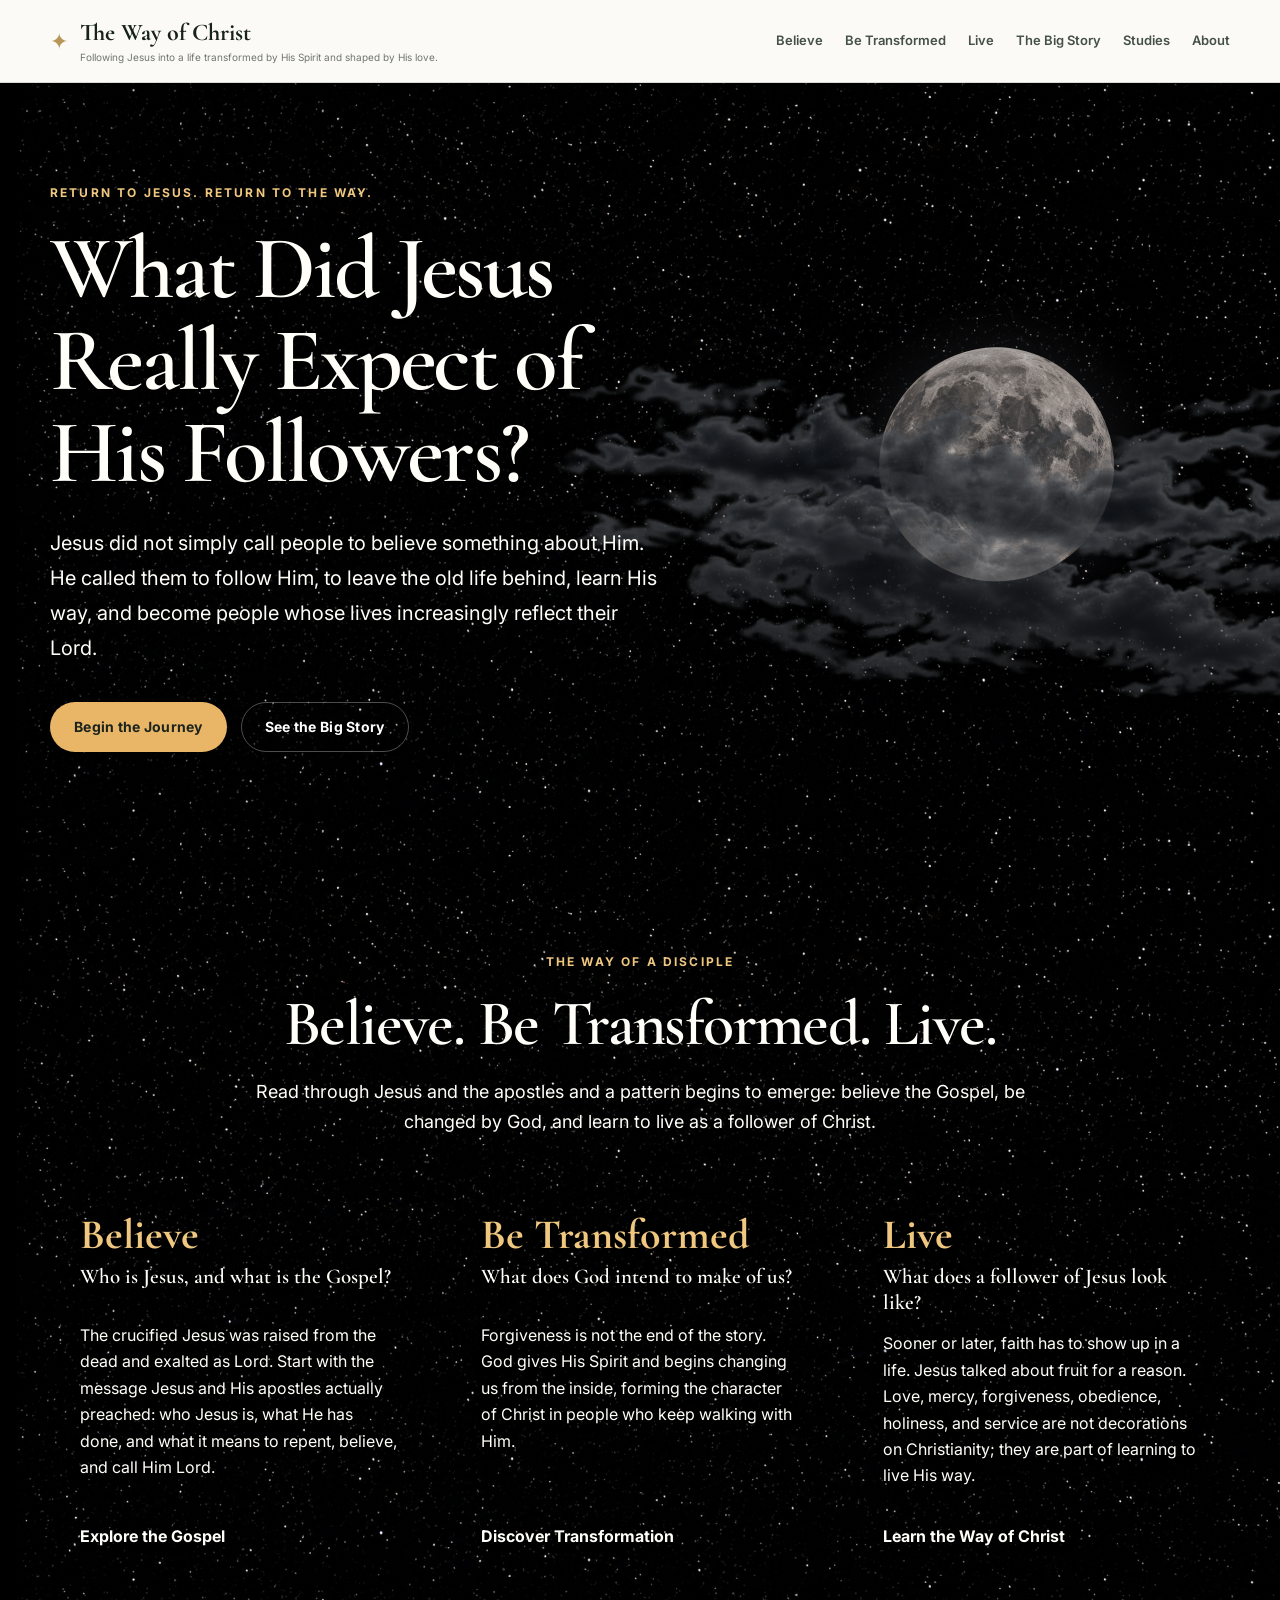
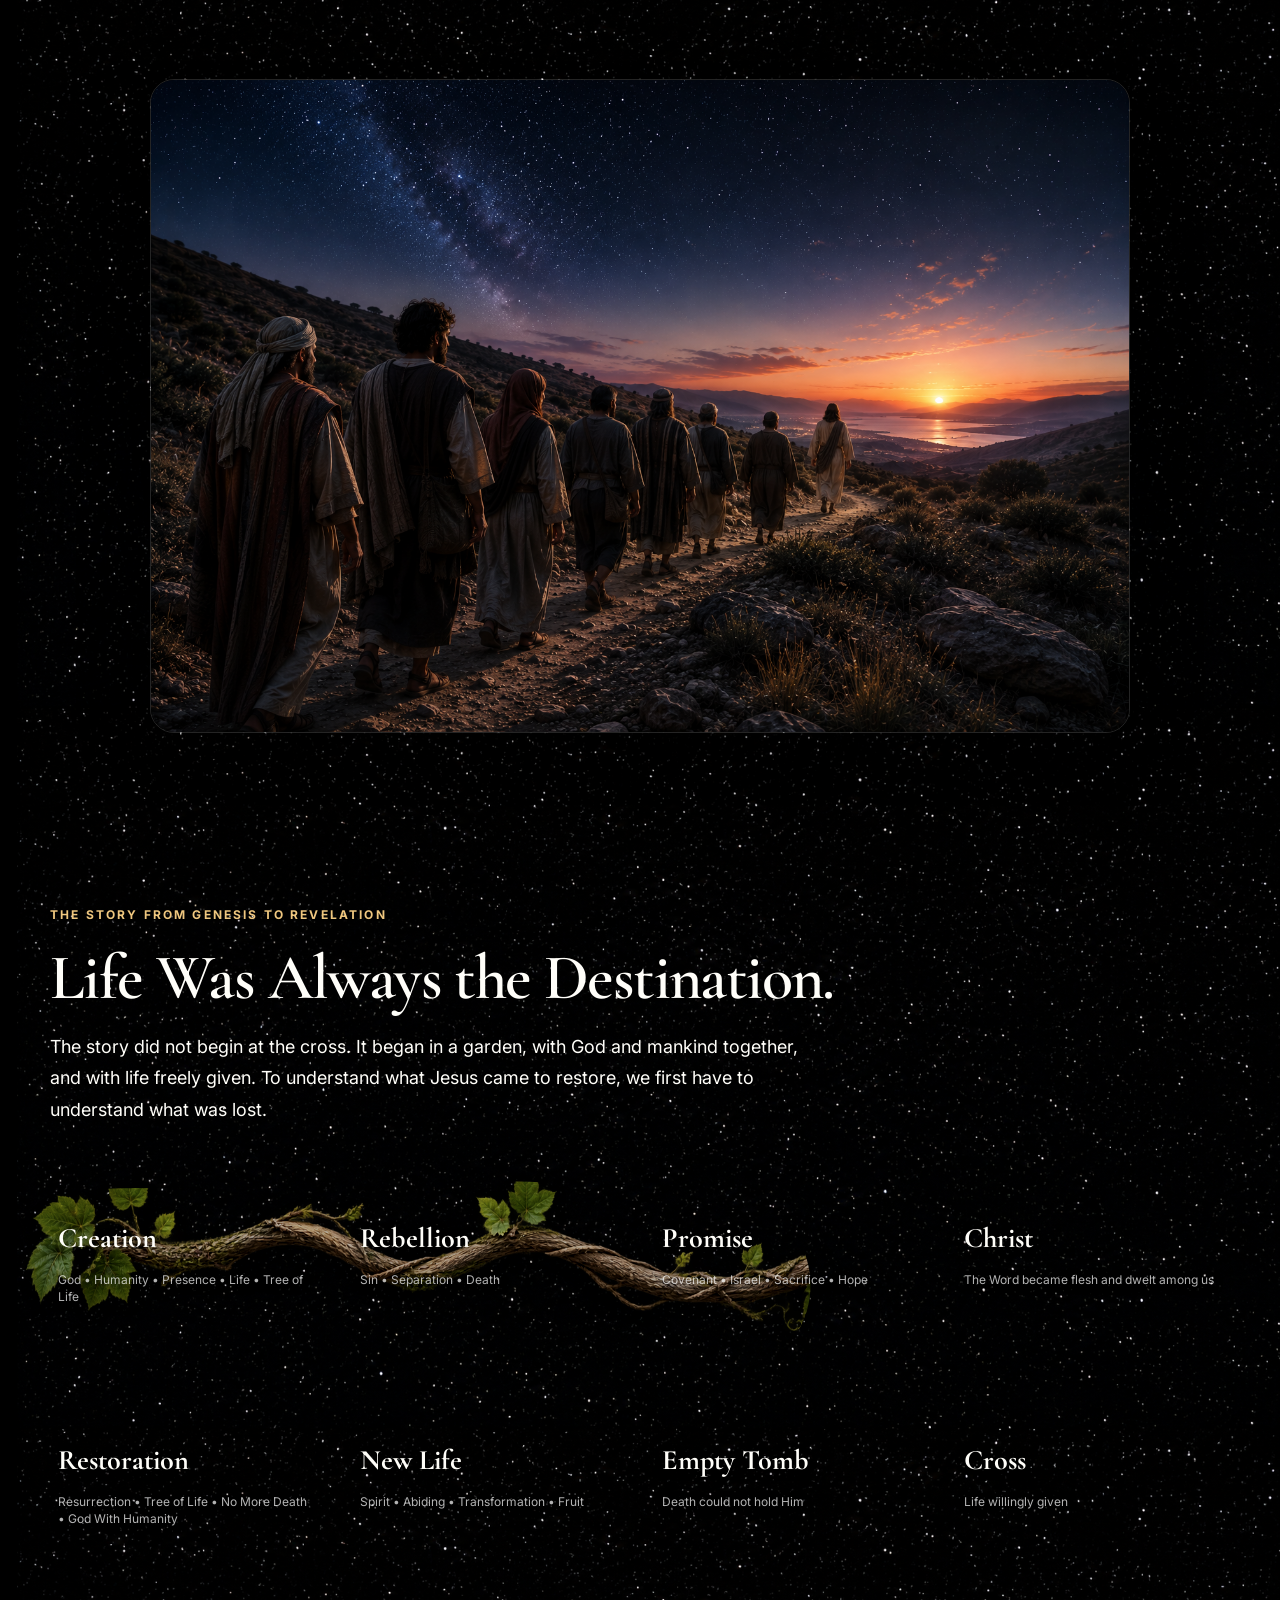
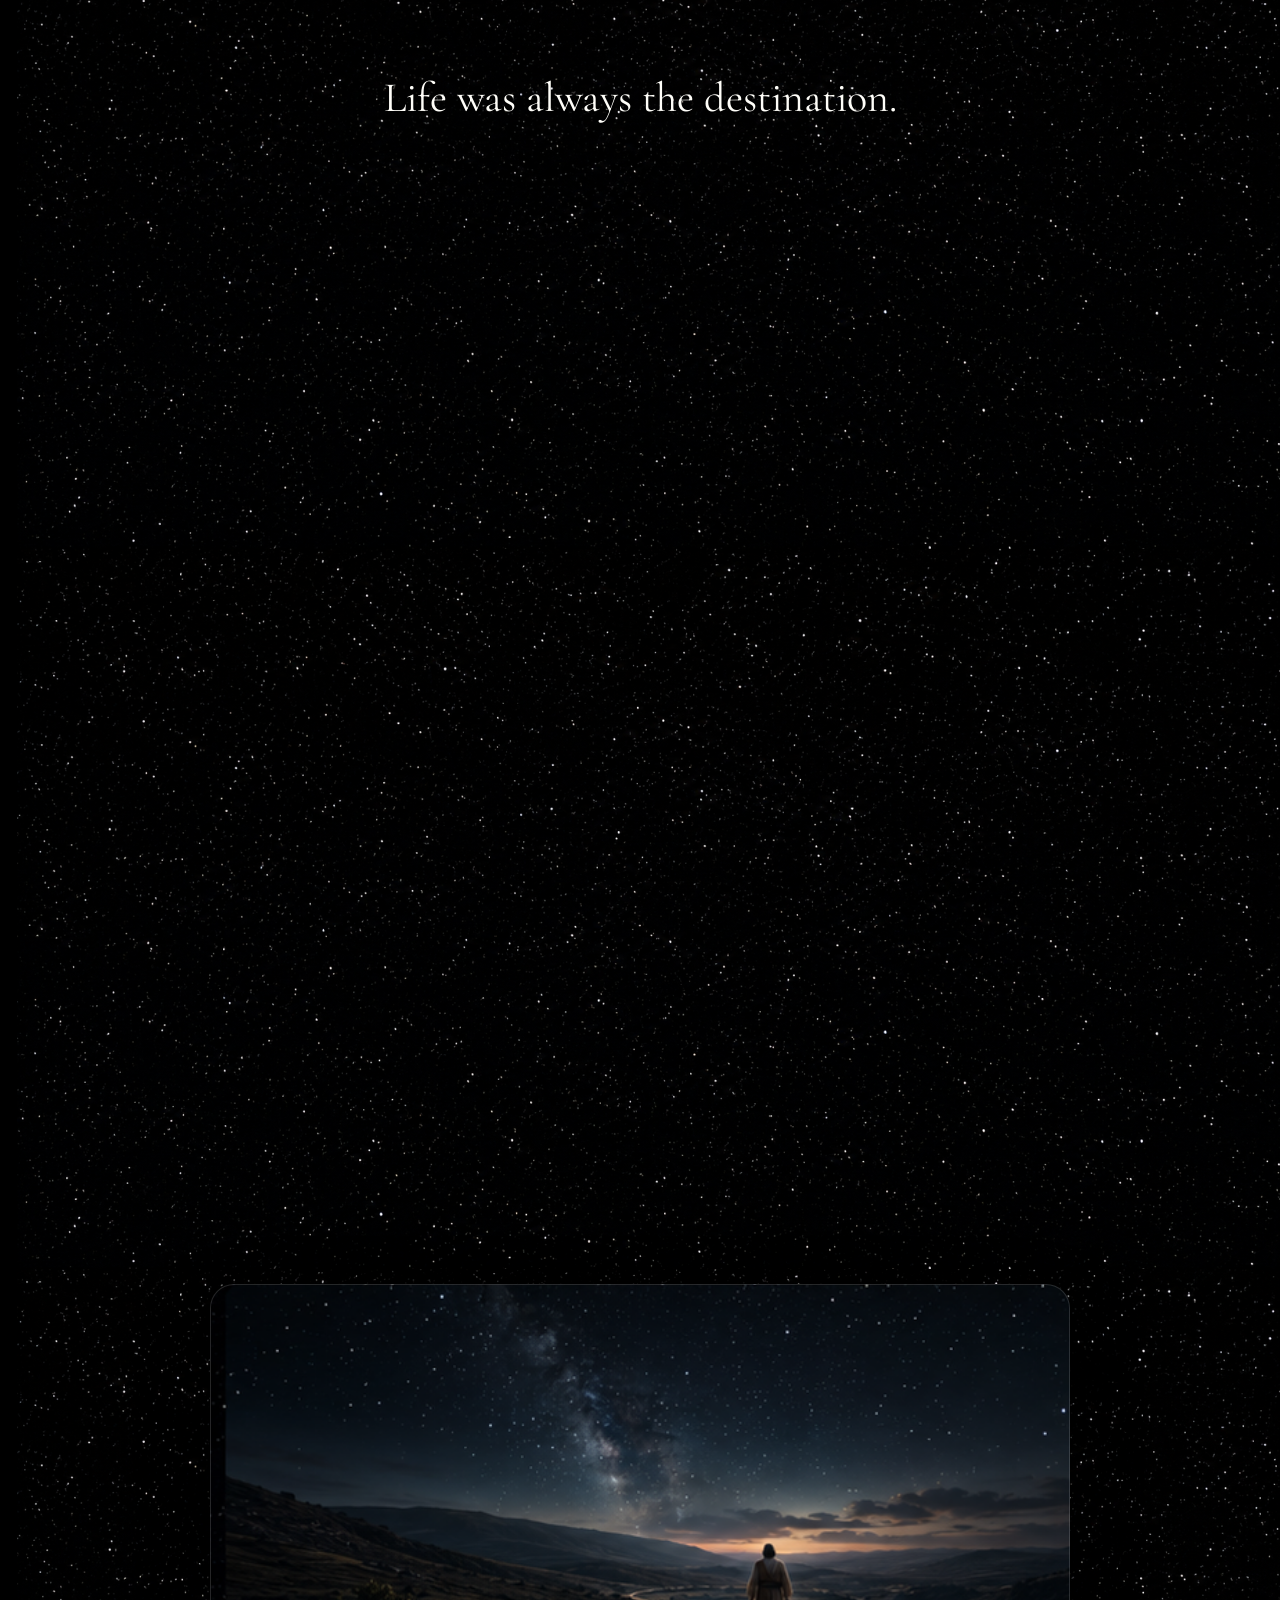
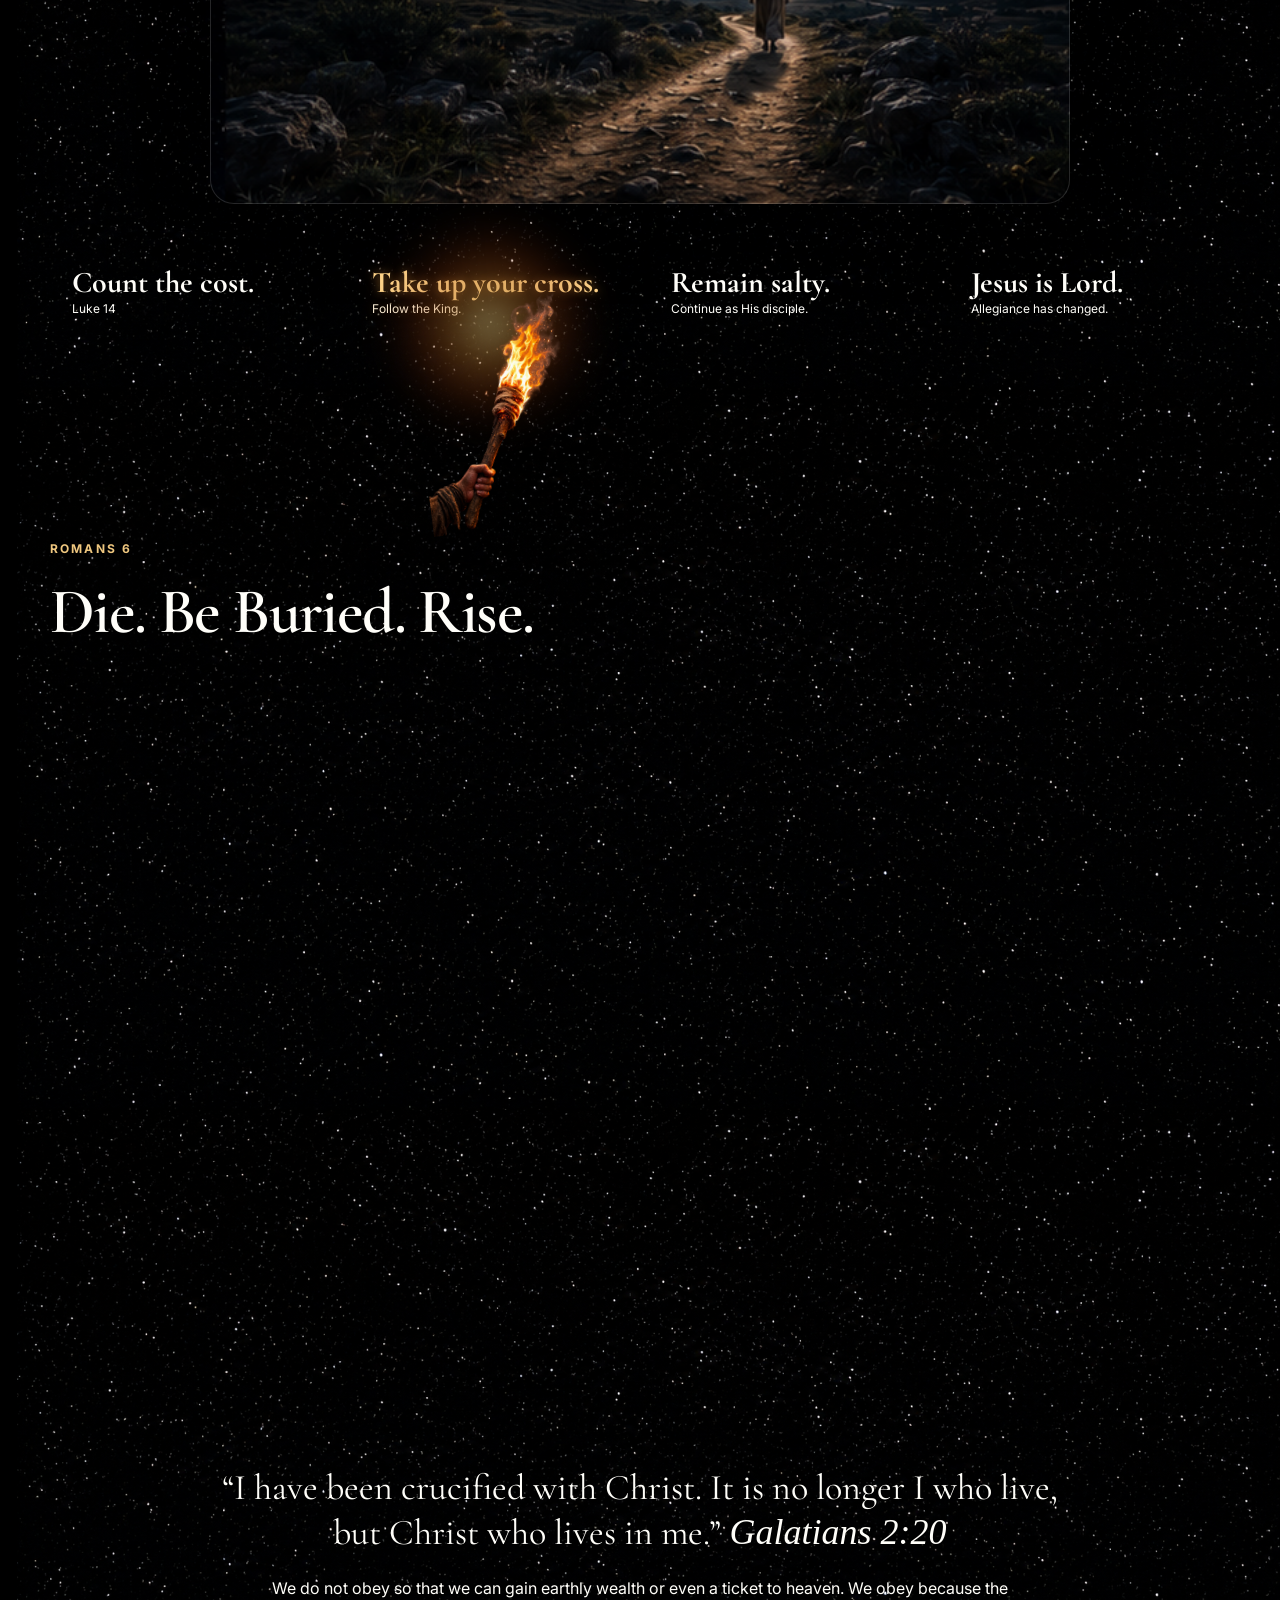
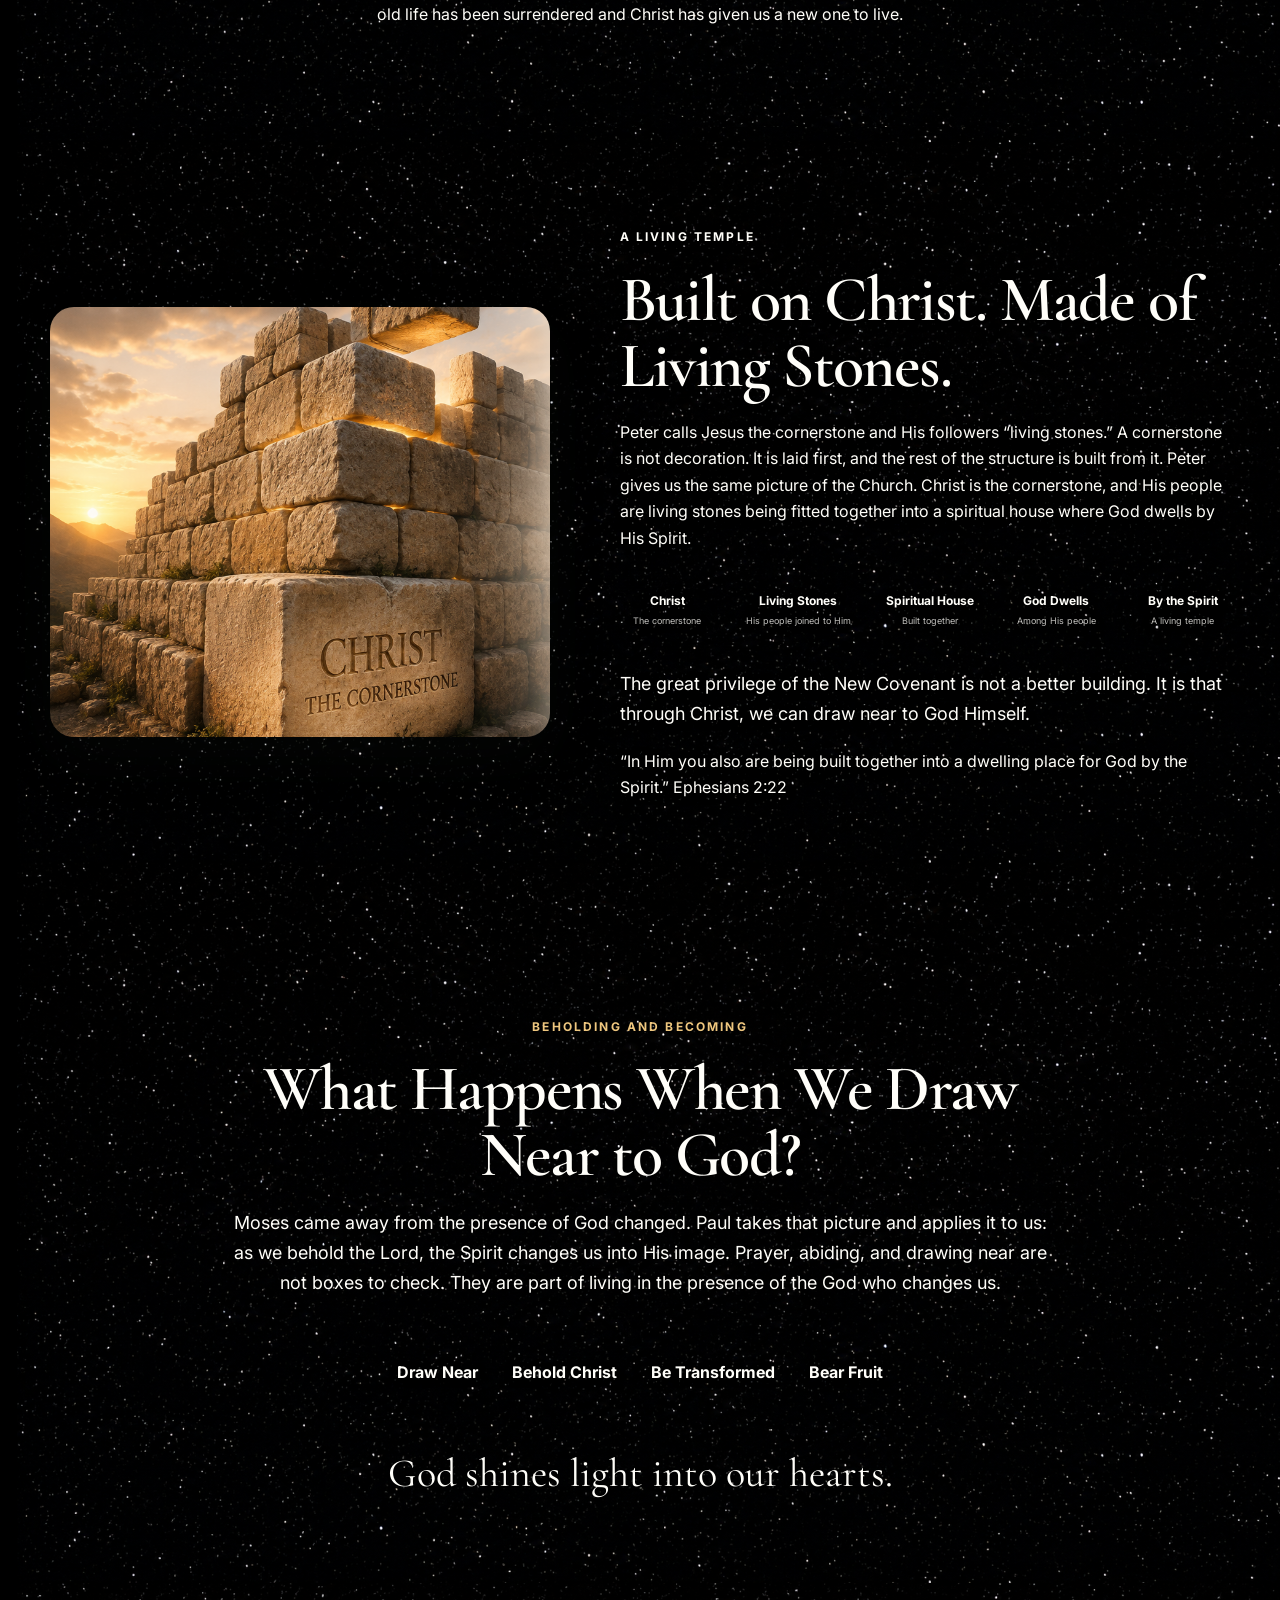
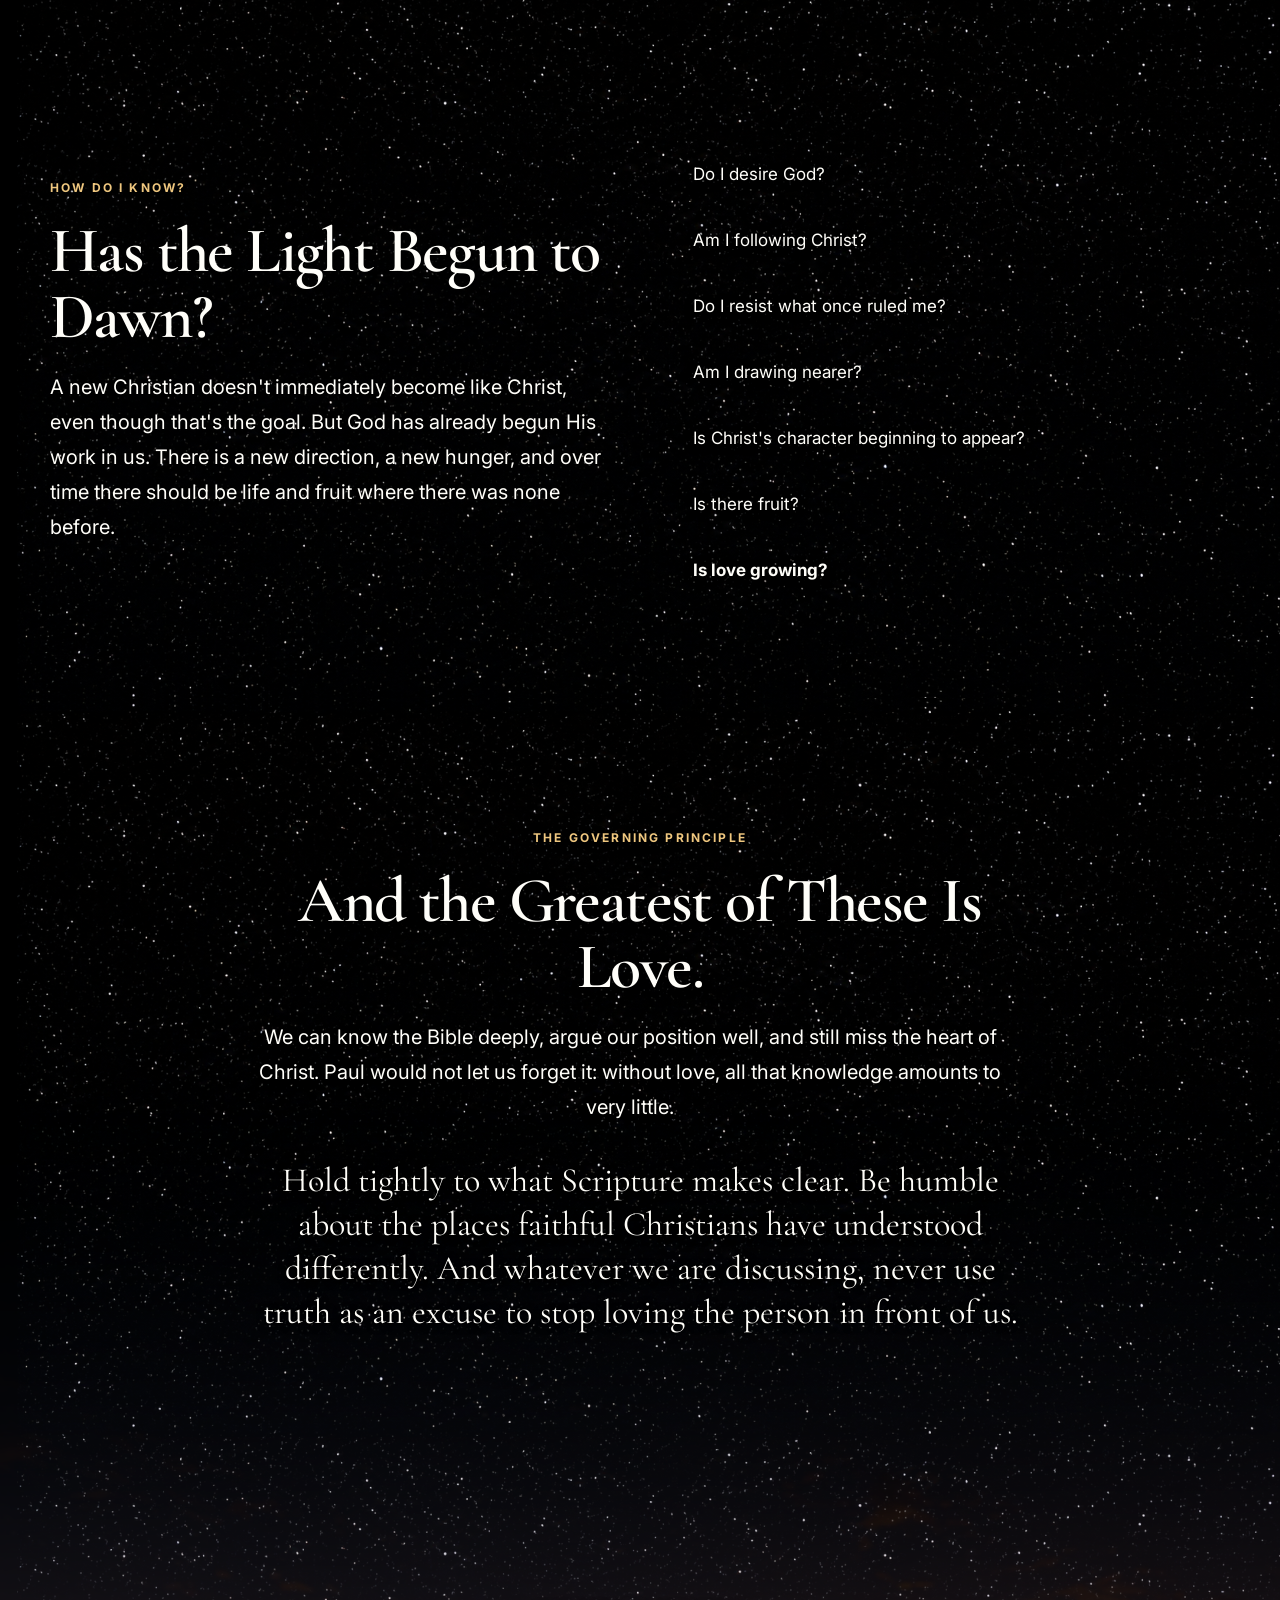
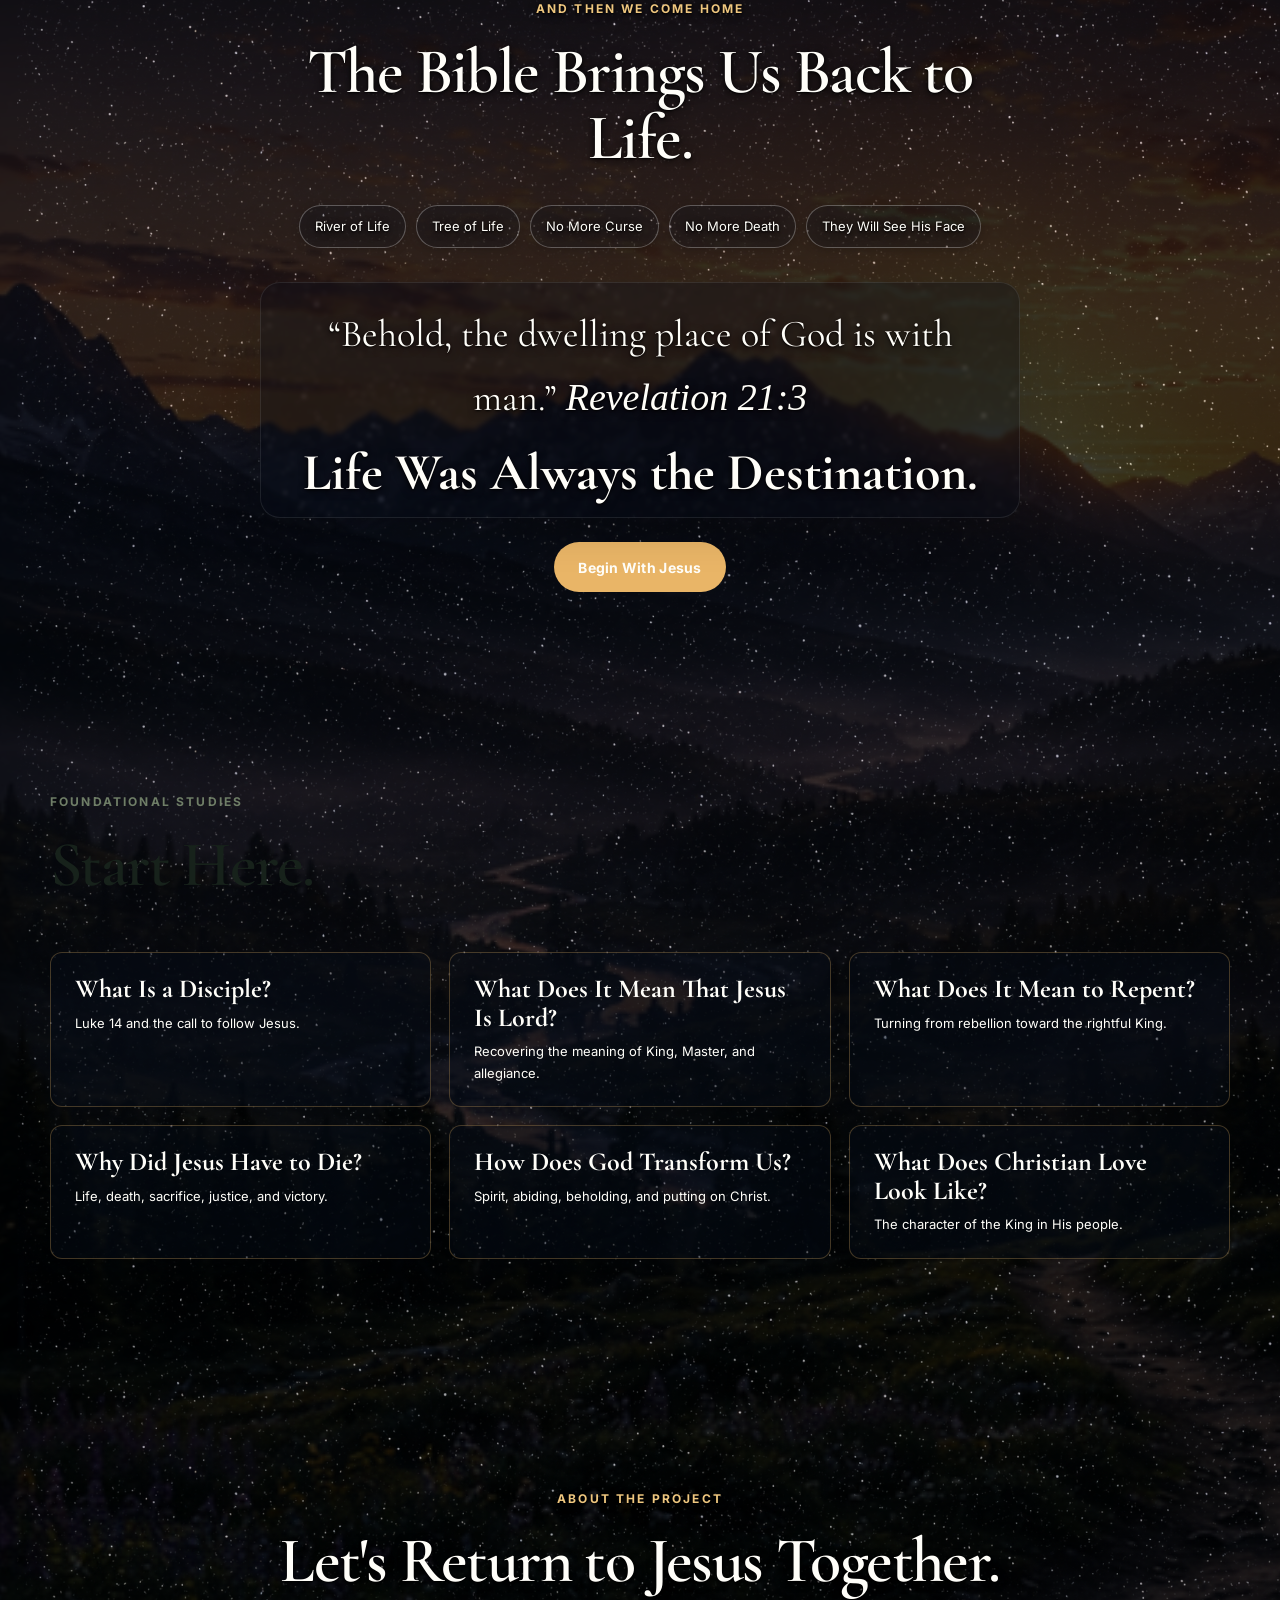
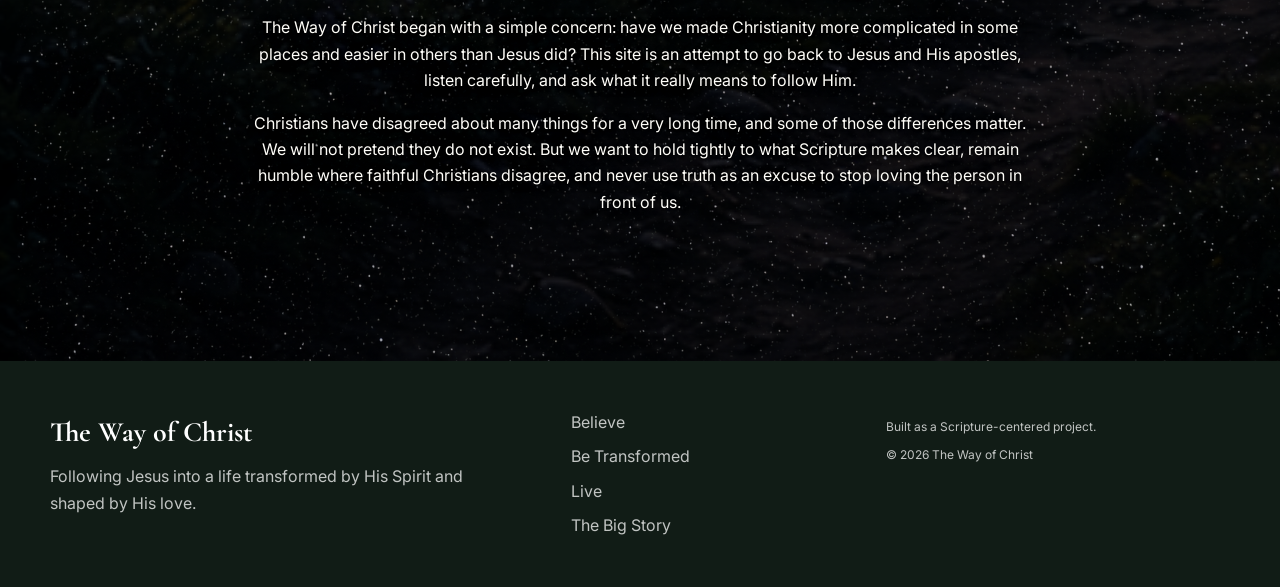
==== commit 9177bcf3: "Refine dawn section transformation wording" ====
--- a/index.html
+++ b/index.html
@@ -21,7 +21,7 @@
       <section class="discipleship section-light"><div class="container"><div class="section-heading reveal"><p class="eyebrow dark">COUNT THE COST</p><h2>Jesus Didn't Merely Ask People to Believe Something About Him.</h2><p>He called them to follow Him, and He was remarkably plain about what that could cost.</p></div><div class="story-visual follow-visual reveal" role="img" aria-label="A solitary figure walking a rocky path under a star-filled night sky"></div><div class="discipleship-grid"><div class="word-card reveal"><strong>Count the cost.</strong><span>Luke 14</span></div><div class="word-card reveal delay-1"><strong>Take up your cross.</strong><span>Follow the King.</span></div><div class="word-card reveal delay-2"><strong>Remain salty.</strong><span>Continue as His disciple.</span></div><div class="word-card reveal delay-3"><strong>Jesus is Lord.</strong><span>Allegiance has changed.</span></div></div></div></section>
       <section class="new-life section-dark-soft"><div class="container"><div class="section-heading left reveal"><p class="eyebrow">ROMANS 6</p><h2>Die. Be Buried. Rise.</h2></div><div class="story-visual tomb-visual reveal"></div><div class="rise-grid"><article class="rise-step reveal"><span>01</span><h3>Die With Christ</h3><p>The old claim that my life belongs to me is taken to the cross.</p></article><article class="rise-step reveal delay-1"><span>02</span><h3>Buried With Christ</h3><p>In baptism, the old life is buried with Christ. We do not leave it lying above ground.</p></article><article class="rise-step reveal delay-2"><span>03</span><h3>Raised With Christ</h3><p>And we come back up because Jesus did. We rise to walk in <em>newness of life</em>.</p></article></div><blockquote class="scripture reveal">“I have been crucified with Christ. It is no longer I who live, but Christ who lives in me.” <cite>Galatians 2:20</cite></blockquote><p class="center-note reveal">We do not obey so that we can gain earthly wealth or even a ticket to heaven. We obey because the old life has been surrendered and Christ has given us a new one to live.</p></div></section>
     </div>
-    <div class="sky-stage sky-3"><section class="temple section-stone"><div class="container temple-layout"><div class="temple-scene reveal"><div class="temple-photo"></div></div><div class="temple-copy reveal delay-1"><p class="eyebrow dark">A LIVING TEMPLE</p><h2>Built on Christ. Made of Living Stones.</h2><p>Peter calls Jesus the cornerstone and His followers “living stones.” A cornerstone is not decoration. It is laid first, and the rest of the structure is built from it. Peter gives us the same picture of the Church. Christ is the cornerstone, and His people are living stones being fitted together into a spiritual house where God dwells by His Spirit.</p><div class="dwelling-path"><div><span>01</span><strong>Christ</strong><small>The cornerstone</small></div><i></i><div><span>02</span><strong>Living Stones</strong><small>His people joined to Him</small></div><i></i><div><span>03</span><strong>Spiritual House</strong><small>Built together</small></div><i></i><div><span>04</span><strong>God Dwells</strong><small>Among His people</small></div><i></i><div><span>05</span><strong>By the Spirit</strong><small>A living temple</small></div></div><p class="lead-sm temple-callout">The great privilege of the New Covenant is not a better building. It is that through Christ, we can draw near to God Himself.</p><p class="temple-scripture">“In Him you also are being built together into a dwelling place for God by the Spirit.” <span>Ephesians 2:22</span></p></div></div></section><section class="transformation section-light" id="transformation"><div class="container"><div class="section-heading reveal"><p class="eyebrow dark">BEHOLDING AND BECOMING</p><h2>What Happens When We Draw Near to God?</h2><p>Moses came away from the presence of God changed. Paul takes that picture and applies it to us: as we behold the Lord, the Spirit changes us into His image. Prayer, abiding, and drawing near are not boxes to check. They are part of living in the presence of the God who changes us.</p></div><div class="transform-flow reveal"><span>Draw Near</span><b>→</b><span>Behold Christ</span><b>→</b><span>Be Transformed</span><b>→</b><span>Bear Fruit</span></div><p class="glow-line reveal">God shines light into our hearts.</p></div></section><section class="assurance section-dawn"><div class="container split"><div class="reveal"><p class="eyebrow dark">HOW DO I KNOW?</p><h2>Has the Light Begun to Dawn?</h2><p class="lead">A new Christian is not instantly finished. But something has begun. There is a new direction, a new hunger, and over time there should be life and fruit where there was none before.</p></div><div class="checklist reveal delay-1"><p>Do I desire God?</p><p>Am I following Christ?</p><p>Do I resist what once ruled me?</p><p>Am I drawing nearer?</p><p>Is Christ's character beginning to appear?</p><p>Is there fruit?</p><p><strong>Is love growing?</strong></p></div></div></section></div>
+    <div class="sky-stage sky-3"><section class="temple section-stone"><div class="container temple-layout"><div class="temple-scene reveal"><div class="temple-photo"></div></div><div class="temple-copy reveal delay-1"><p class="eyebrow dark">A LIVING TEMPLE</p><h2>Built on Christ. Made of Living Stones.</h2><p>Peter calls Jesus the cornerstone and His followers “living stones.” A cornerstone is not decoration. It is laid first, and the rest of the structure is built from it. Peter gives us the same picture of the Church. Christ is the cornerstone, and His people are living stones being fitted together into a spiritual house where God dwells by His Spirit.</p><div class="dwelling-path"><div><span>01</span><strong>Christ</strong><small>The cornerstone</small></div><i></i><div><span>02</span><strong>Living Stones</strong><small>His people joined to Him</small></div><i></i><div><span>03</span><strong>Spiritual House</strong><small>Built together</small></div><i></i><div><span>04</span><strong>God Dwells</strong><small>Among His people</small></div><i></i><div><span>05</span><strong>By the Spirit</strong><small>A living temple</small></div></div><p class="lead-sm temple-callout">The great privilege of the New Covenant is not a better building. It is that through Christ, we can draw near to God Himself.</p><p class="temple-scripture">“In Him you also are being built together into a dwelling place for God by the Spirit.” <span>Ephesians 2:22</span></p></div></div></section><section class="transformation section-light" id="transformation"><div class="container"><div class="section-heading reveal"><p class="eyebrow dark">BEHOLDING AND BECOMING</p><h2>What Happens When We Draw Near to God?</h2><p>Moses came away from the presence of God changed. Paul takes that picture and applies it to us: as we behold the Lord, the Spirit changes us into His image. Prayer, abiding, and drawing near are not boxes to check. They are part of living in the presence of the God who changes us.</p></div><div class="transform-flow reveal"><span>Draw Near</span><b>→</b><span>Behold Christ</span><b>→</b><span>Be Transformed</span><b>→</b><span>Bear Fruit</span></div><p class="glow-line reveal">God shines light into our hearts.</p></div></section><section class="assurance section-dawn"><div class="container split"><div class="reveal"><p class="eyebrow dark">HOW DO I KNOW?</p><h2>Has the Light Begun to Dawn?</h2><p class="lead">A new Christian doesn't immediately become like Christ, even though that's the goal. But God has already begun His work in us. There is a new direction, a new hunger, and over time there should be life and fruit where there was none before.</p></div><div class="checklist reveal delay-1"><p>Do I desire God?</p><p>Am I following Christ?</p><p>Do I resist what once ruled me?</p><p>Am I drawing nearer?</p><p>Is Christ's character beginning to appear?</p><p>Is there fruit?</p><p><strong>Is love growing?</strong></p></div></div></section></div>
     <div class="sky-stage sky-4"><section class="love section-cream" id="love"><div class="container narrow reveal"><p class="eyebrow dark">THE GOVERNING PRINCIPLE</p><h2>And the Greatest of These Is Love.</h2><p class="lead">We can know the Bible deeply, argue our position well, and still miss the heart of Christ. Paul would not let us forget it: without love, all that knowledge amounts to very little.</p><div class="rule-line"></div><p class="manifesto">Hold tightly to what Scripture makes clear. Be humble about the places faithful Christians have understood differently. And whatever we are discussing, never use truth as an excuse to stop loving the person in front of us.</p></div></section><section class="restoration section-final"><div class="container narrow reveal"><p class="eyebrow">AND THEN WE COME HOME</p><h2>The Bible Brings Us Back to Life.</h2><div class="final-list"><span>River of Life</span><span>Tree of Life</span><span>No More Curse</span><span>No More Death</span><span>They Will See His Face</span></div><blockquote>“Behold, the dwelling place of God is with man.” <cite>Revelation 21:3</cite></blockquote><h3>Life Was Always the Destination.</h3><a class="btn btn-primary" href="#top">Begin With Jesus</a></div></section><section class="studies section-light" id="studies"><div class="container"><div class="section-heading left reveal"><p class="eyebrow dark">FOUNDATIONAL STUDIES</p><h2>Start Here.</h2></div><div class="study-grid"><a class="study-card reveal" href="#"><span>01</span><strong>What Is a Disciple?</strong><small>Luke 14 and the call to follow Jesus.</small></a><a class="study-card reveal delay-1" href="#"><span>02</span><strong>What Does It Mean That Jesus Is Lord?</strong><small>Recovering the meaning of King, Master, and allegiance.</small></a><a class="study-card reveal delay-2" href="#"><span>03</span><strong>What Does It Mean to Repent?</strong><small>Turning from rebellion toward the rightful King.</small></a><a class="study-card reveal" href="#"><span>04</span><strong>Why Did Jesus Have to Die?</strong><small>Life, death, sacrifice, justice, and victory.</small></a><a class="study-card reveal delay-1" href="#"><span>05</span><strong>How Does God Transform Us?</strong><small>Spirit, abiding, beholding, and putting on Christ.</small></a><a class="study-card reveal delay-2" href="#"><span>06</span><strong>What Does Christian Love Look Like?</strong><small>The character of the King in His people.</small></a></div></div></section><section class="about section-cream" id="about"><div class="container narrow reveal"><p class="eyebrow dark">ABOUT THE PROJECT</p><h2>Let's Return to Jesus Together.</h2><p>The Way of Christ began with a simple concern: have we made Christianity more complicated in some places and easier in others than Jesus did? This site is an attempt to go back to Jesus and His apostles, listen carefully, and ask what it really means to follow Him.</p><p>Christians have disagreed about many things for a very long time, and some of those differences matter. We will not pretend they do not exist. But we want to hold tightly to what Scripture makes clear, remain humble where faithful Christians disagree, and never use truth as an excuse to stop loving the person in front of us.</p></div></section></div>
   </main>
   <footer class="site-footer"><div class="container footer-grid"><div><strong>The Way of Christ</strong><p>Following Jesus into a life transformed by His Spirit and shaped by His love.</p></div><div class="footer-links"><a href="#believe">Believe</a><a href="#transform">Be Transformed</a><a href="#live">Live</a><a href="#big-story">The Big Story</a></div><div class="footer-note"><p>Built as a Scripture-centered project.</p><p>© <span id="year"></span> The Way of Christ</p></div></div></footer>
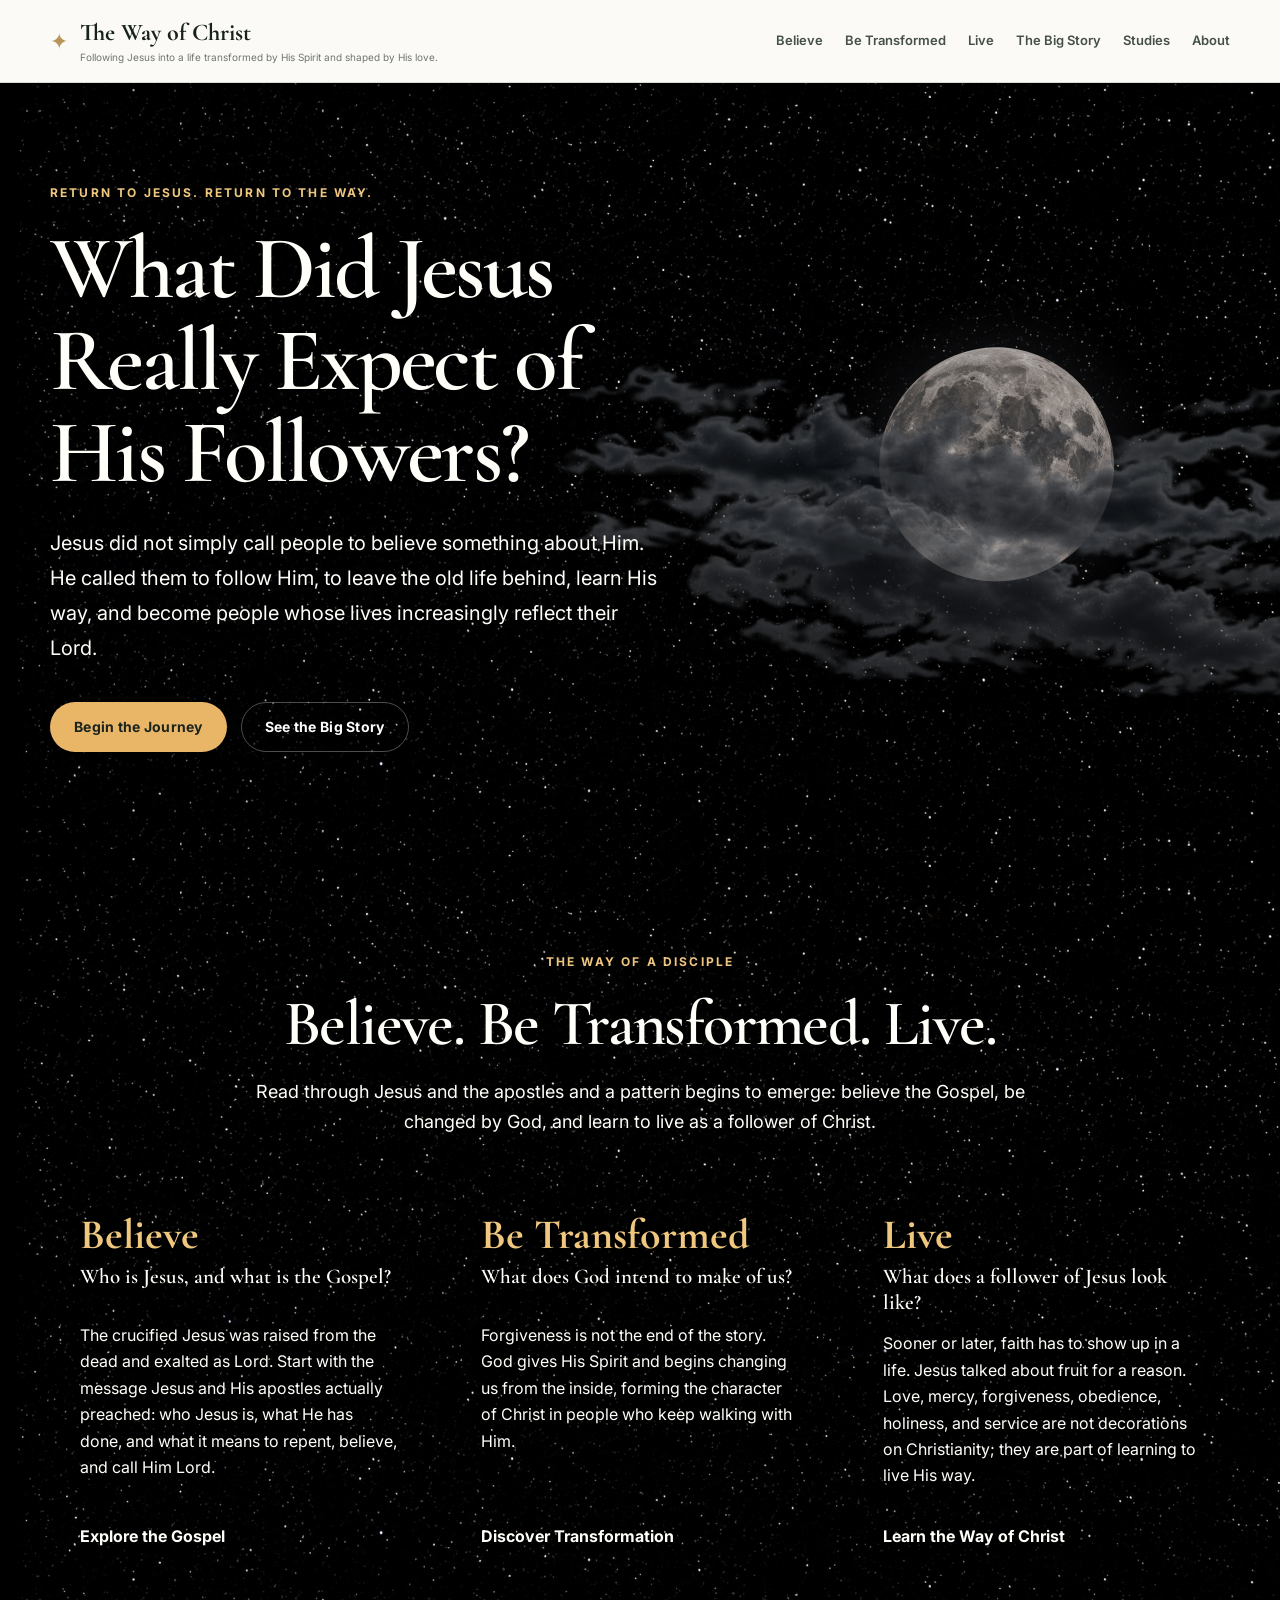
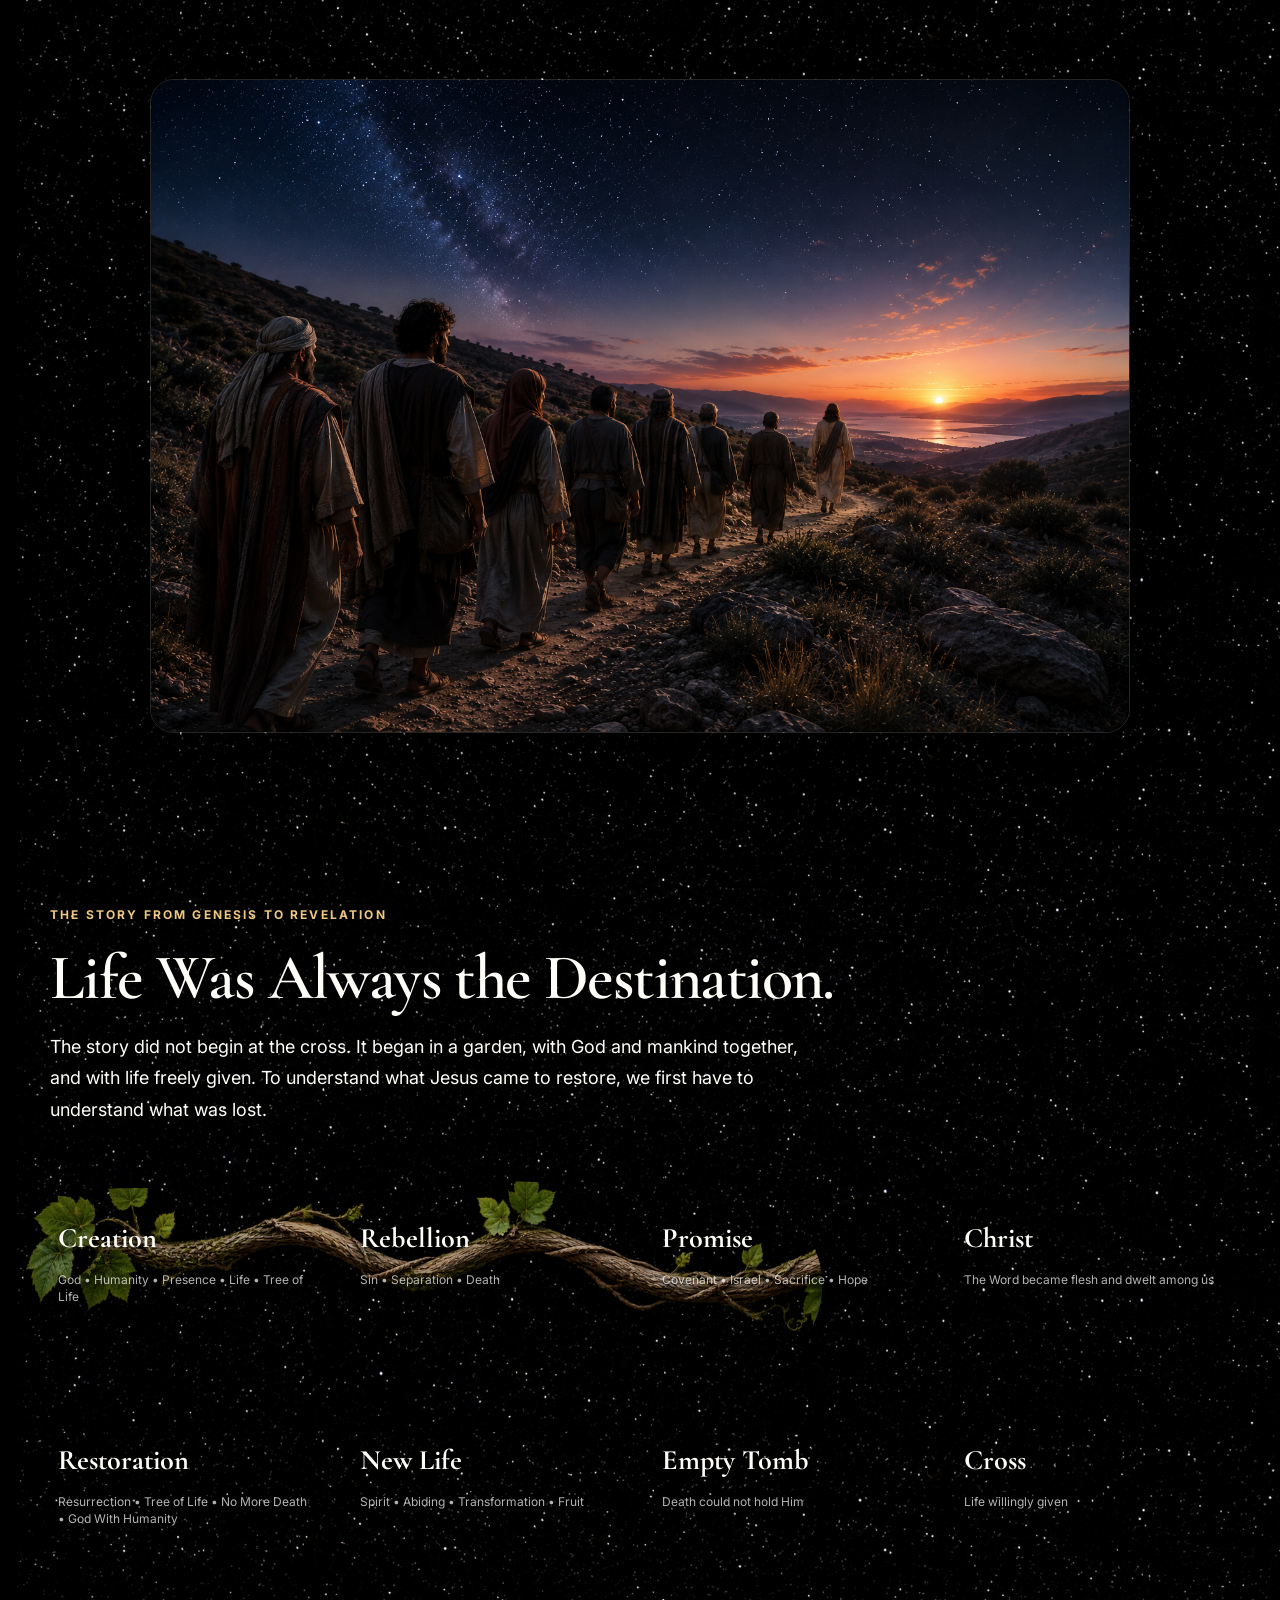
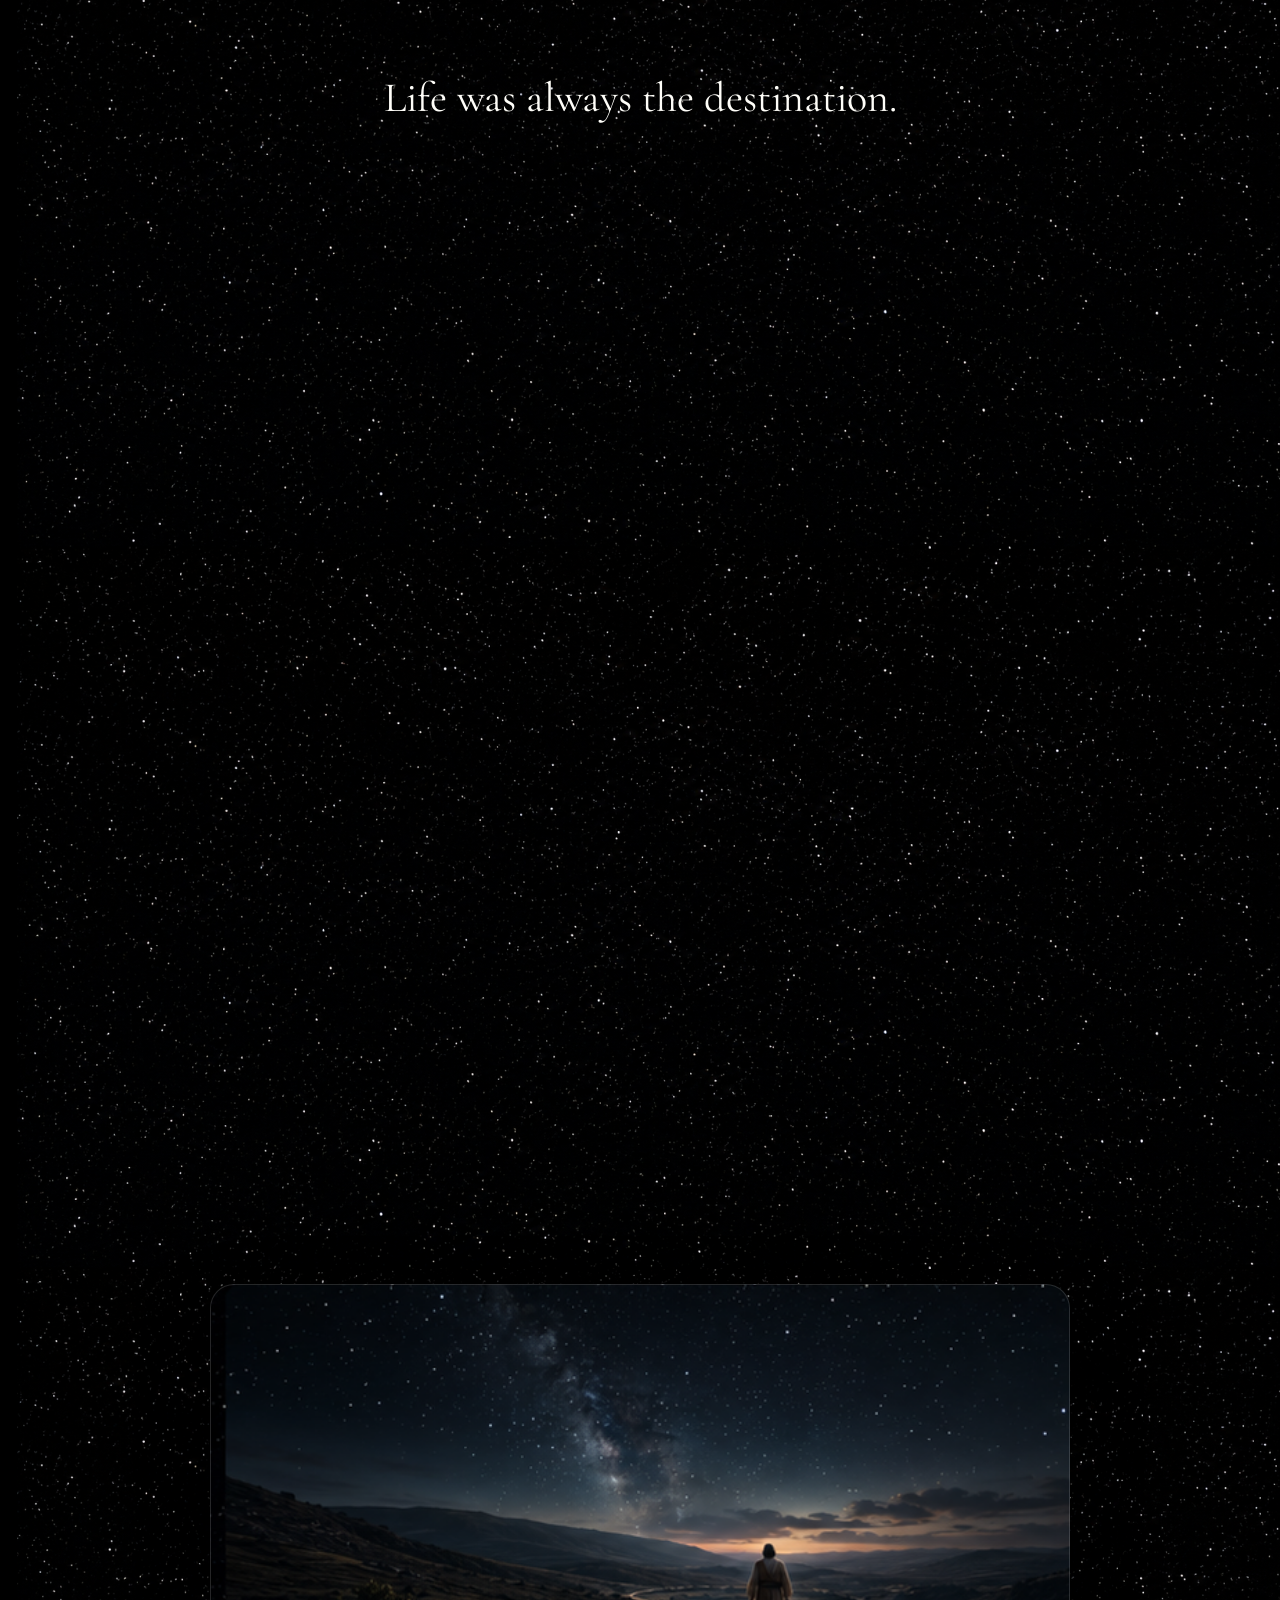
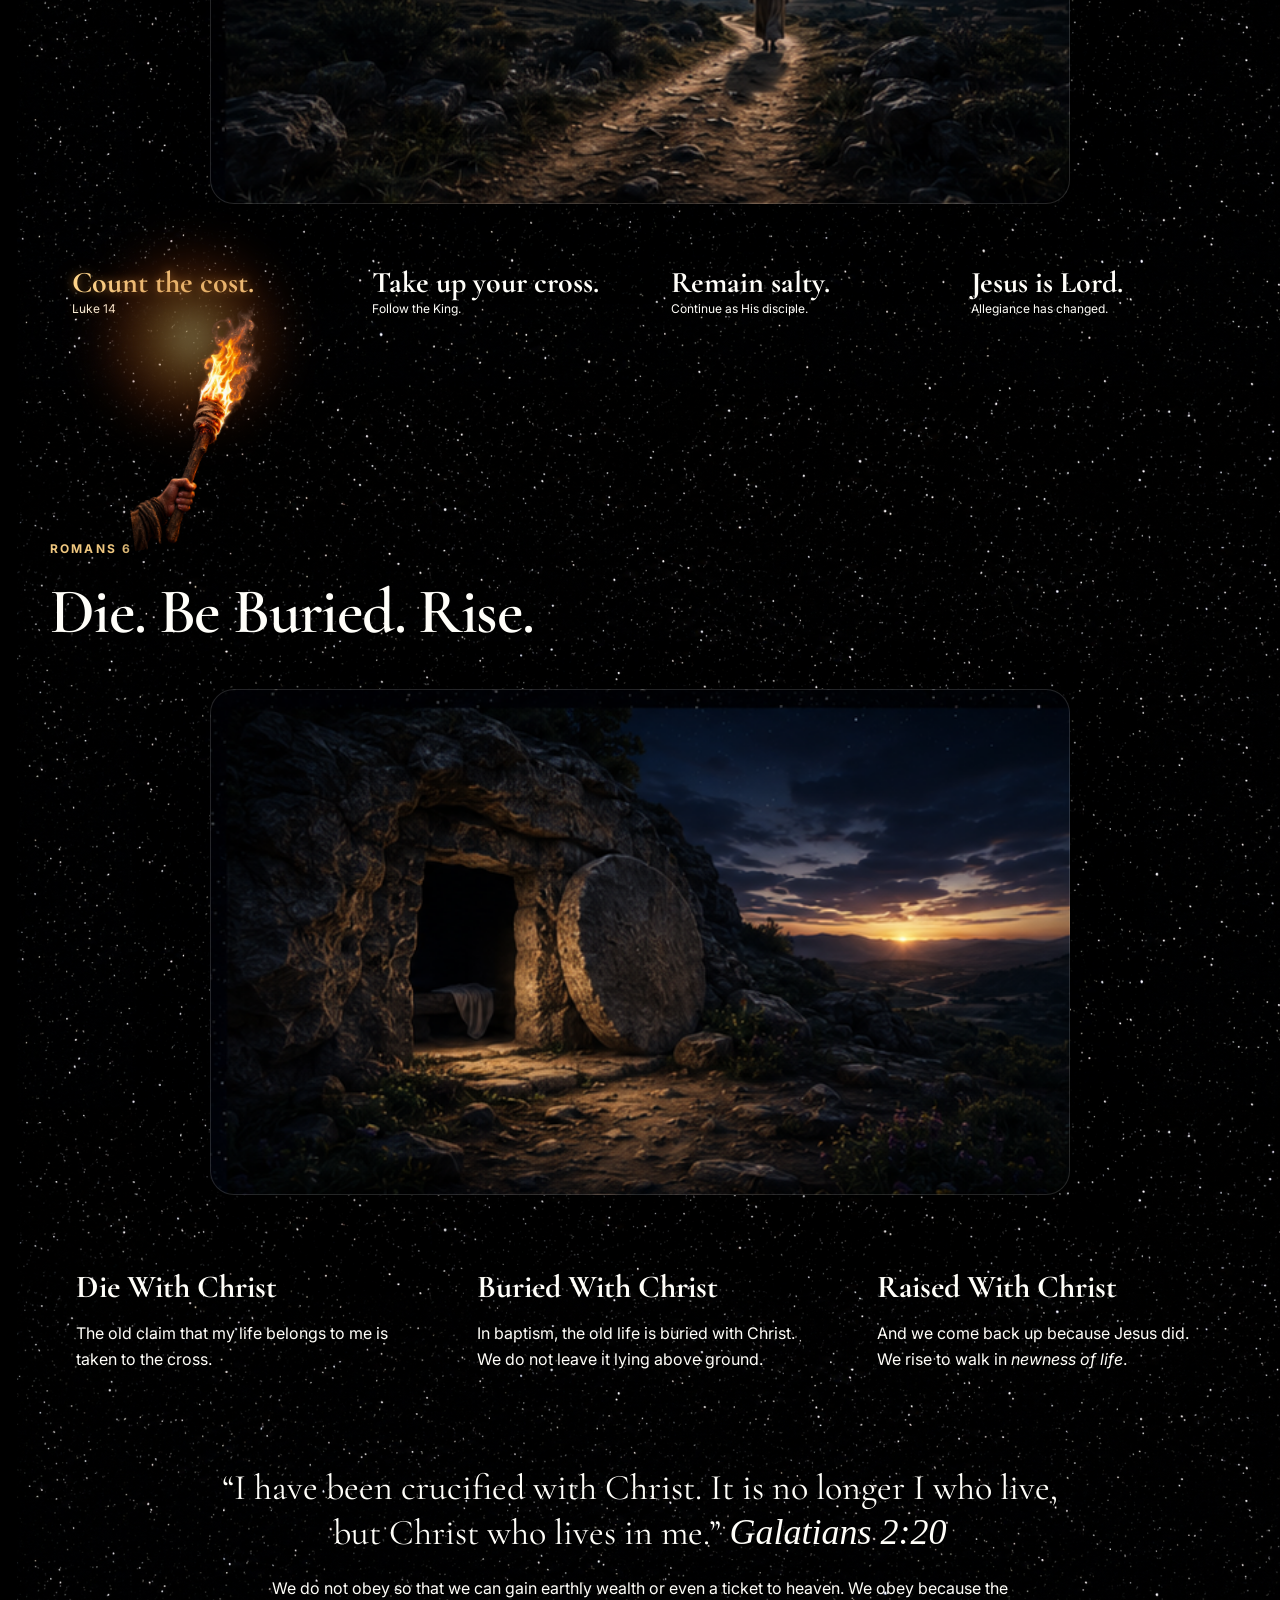
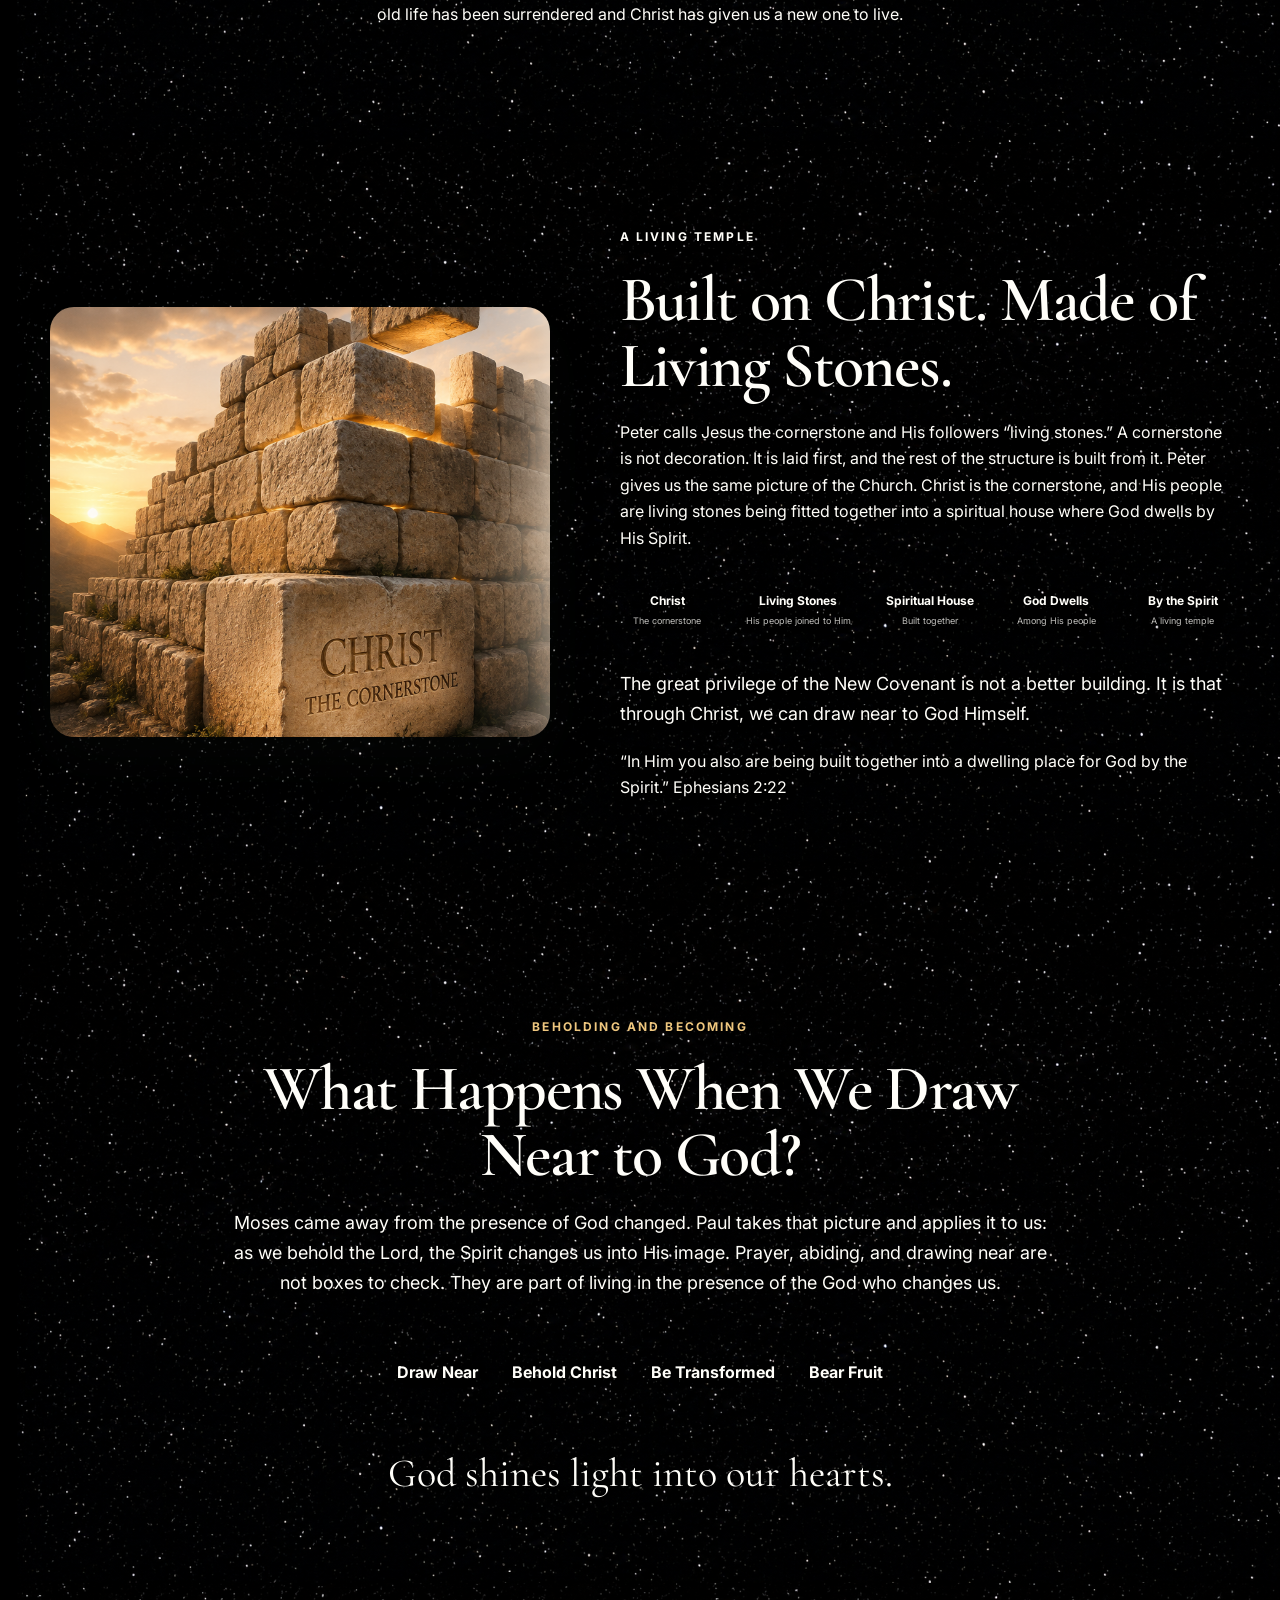
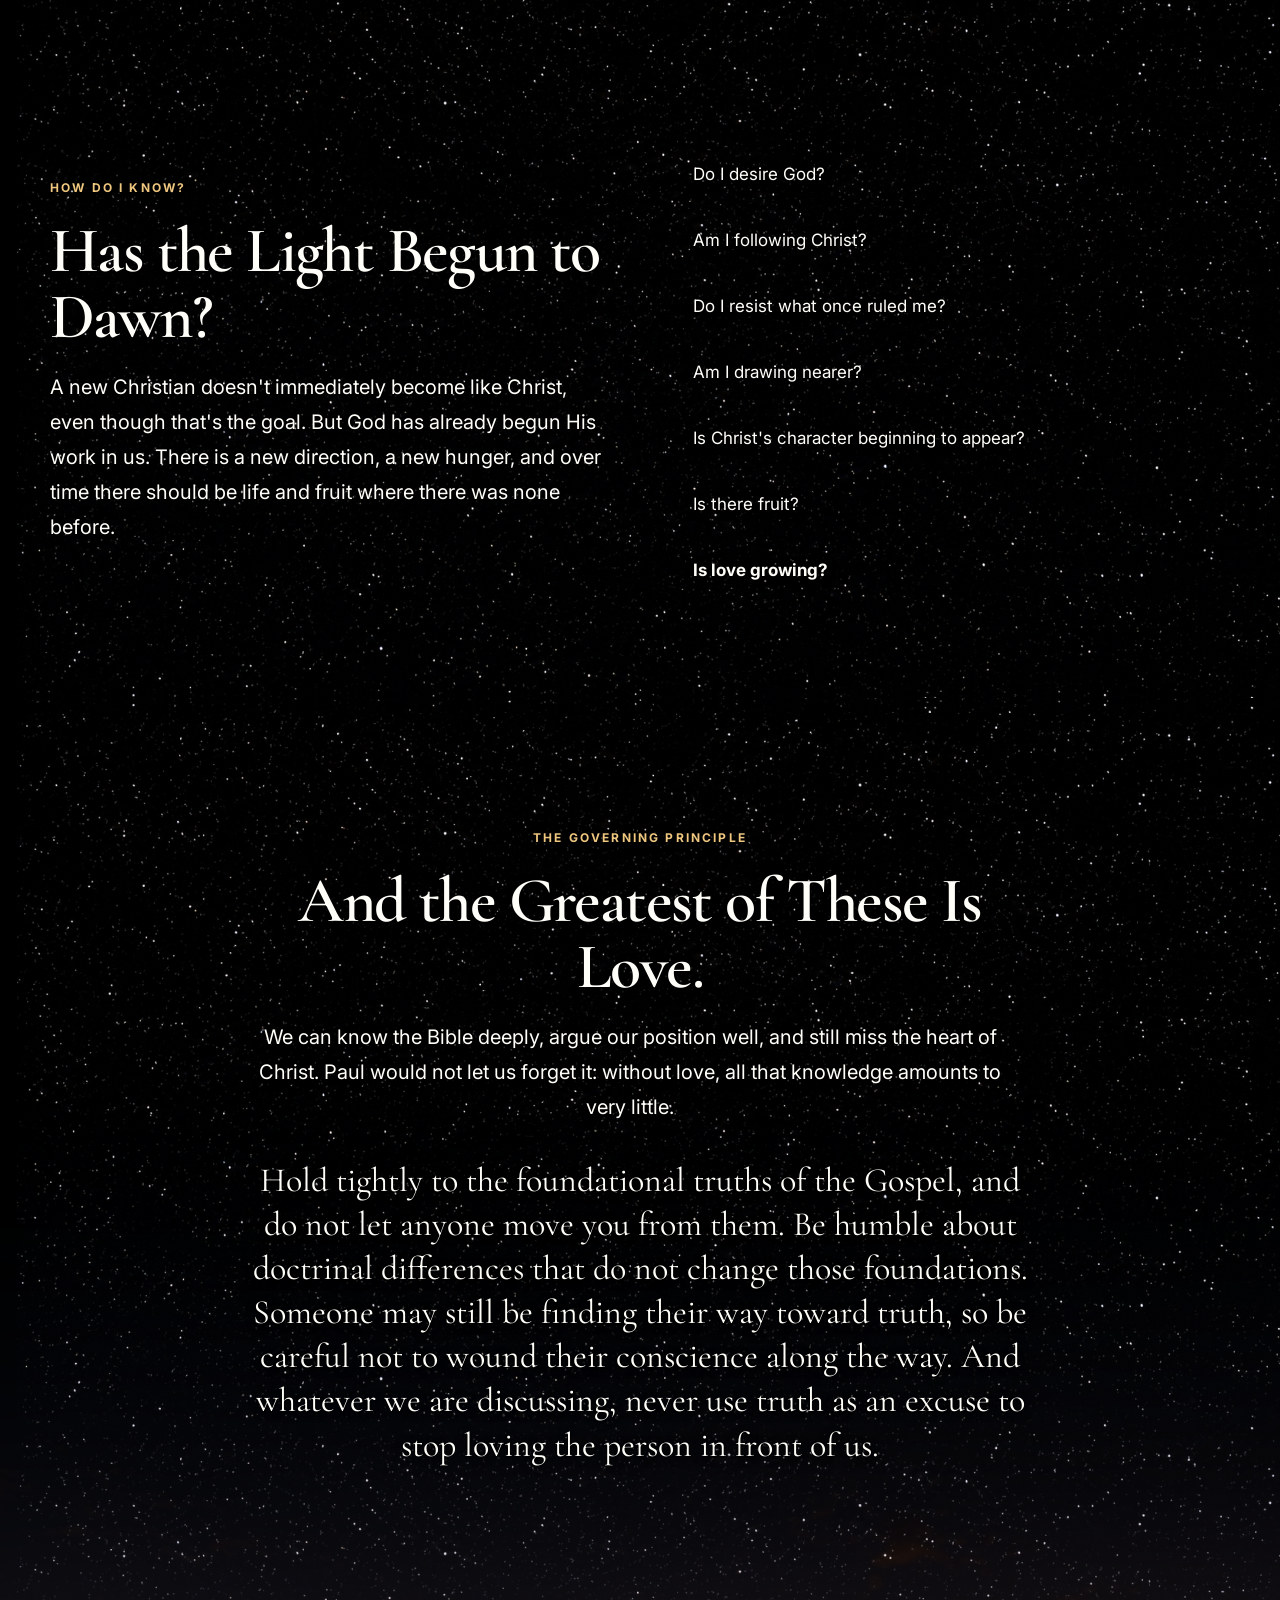
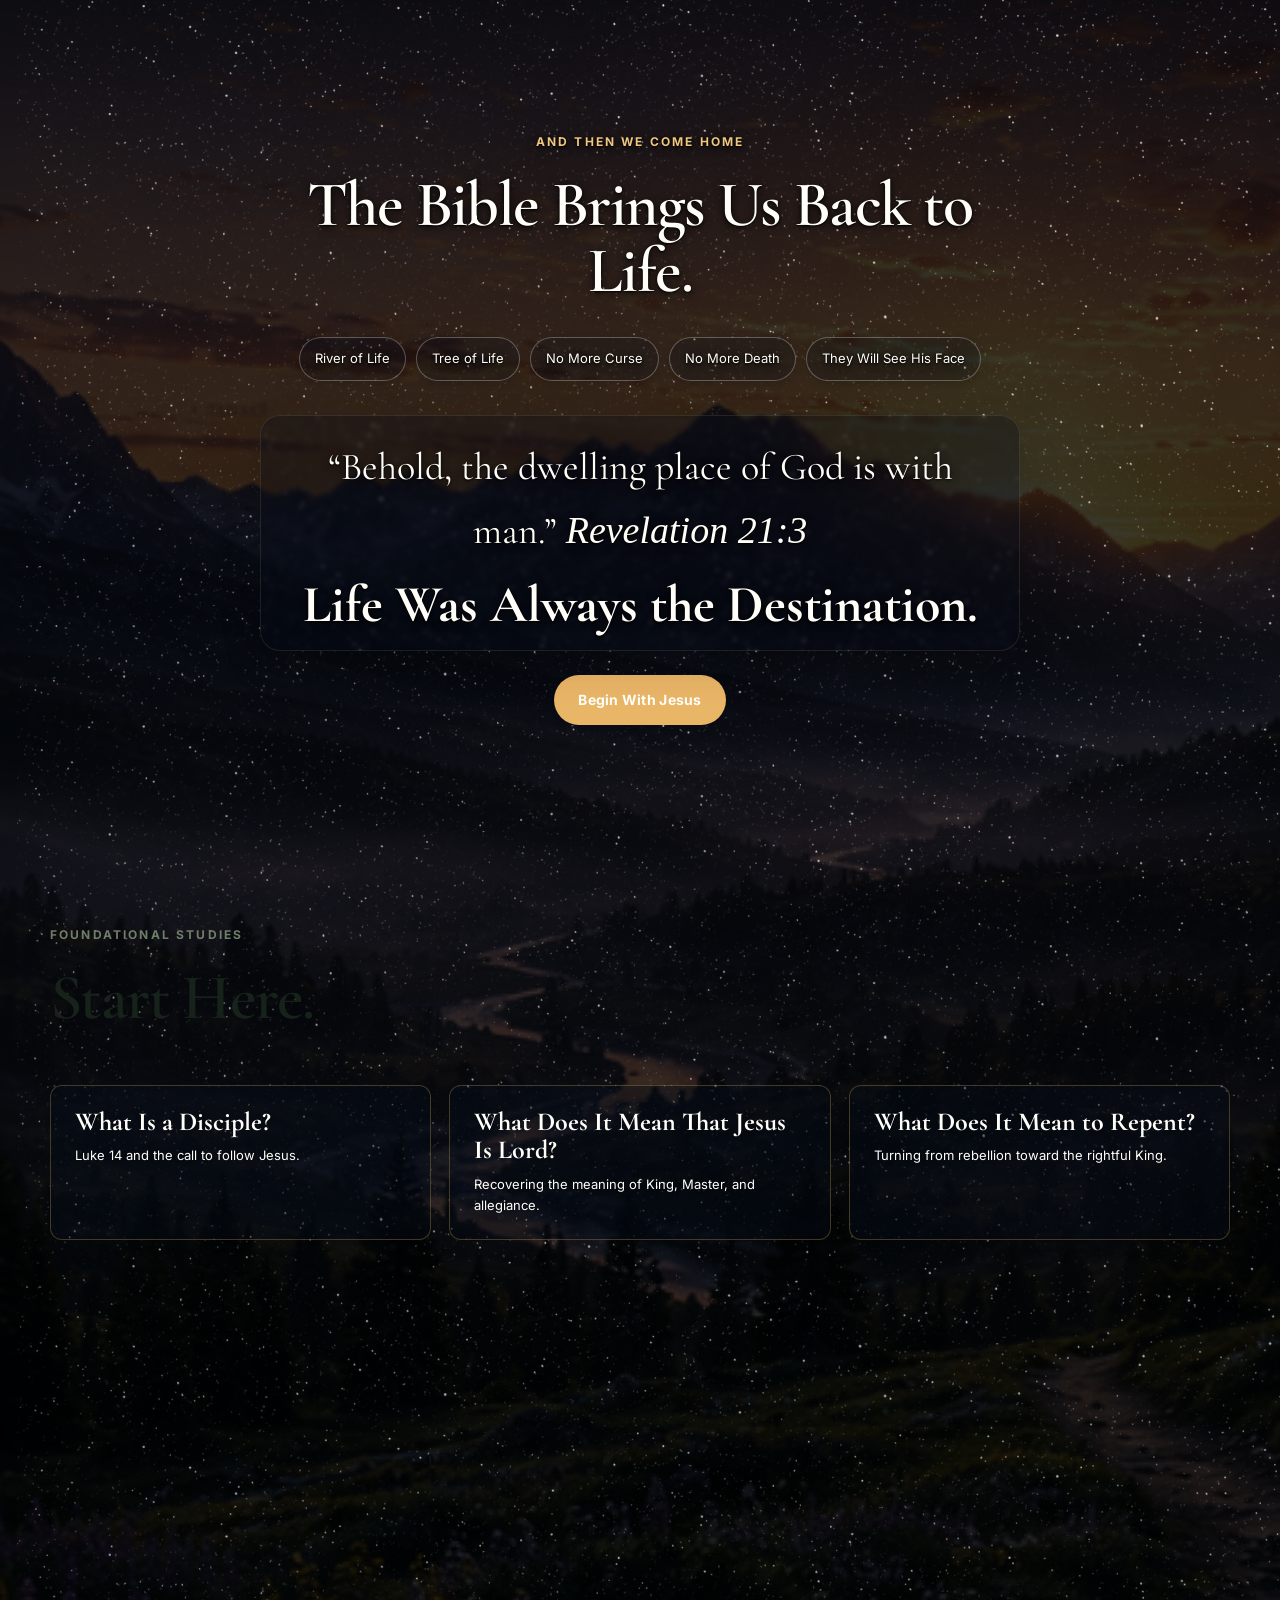
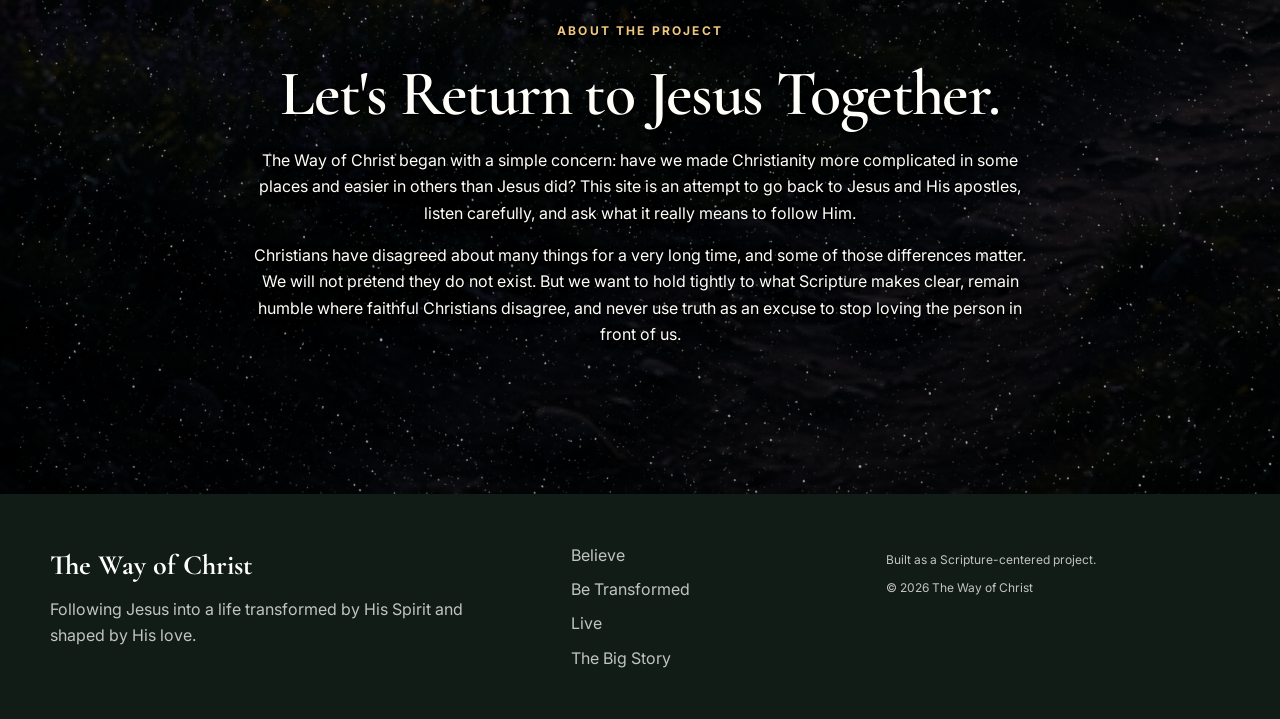
==== commit 731c84f4: "Clarify foundational truth and conscience section" ====
--- a/index.html
+++ b/index.html
@@ -22,7 +22,7 @@
       <section class="new-life section-dark-soft"><div class="container"><div class="section-heading left reveal"><p class="eyebrow">ROMANS 6</p><h2>Die. Be Buried. Rise.</h2></div><div class="story-visual tomb-visual reveal"></div><div class="rise-grid"><article class="rise-step reveal"><span>01</span><h3>Die With Christ</h3><p>The old claim that my life belongs to me is taken to the cross.</p></article><article class="rise-step reveal delay-1"><span>02</span><h3>Buried With Christ</h3><p>In baptism, the old life is buried with Christ. We do not leave it lying above ground.</p></article><article class="rise-step reveal delay-2"><span>03</span><h3>Raised With Christ</h3><p>And we come back up because Jesus did. We rise to walk in <em>newness of life</em>.</p></article></div><blockquote class="scripture reveal">“I have been crucified with Christ. It is no longer I who live, but Christ who lives in me.” <cite>Galatians 2:20</cite></blockquote><p class="center-note reveal">We do not obey so that we can gain earthly wealth or even a ticket to heaven. We obey because the old life has been surrendered and Christ has given us a new one to live.</p></div></section>
     </div>
     <div class="sky-stage sky-3"><section class="temple section-stone"><div class="container temple-layout"><div class="temple-scene reveal"><div class="temple-photo"></div></div><div class="temple-copy reveal delay-1"><p class="eyebrow dark">A LIVING TEMPLE</p><h2>Built on Christ. Made of Living Stones.</h2><p>Peter calls Jesus the cornerstone and His followers “living stones.” A cornerstone is not decoration. It is laid first, and the rest of the structure is built from it. Peter gives us the same picture of the Church. Christ is the cornerstone, and His people are living stones being fitted together into a spiritual house where God dwells by His Spirit.</p><div class="dwelling-path"><div><span>01</span><strong>Christ</strong><small>The cornerstone</small></div><i></i><div><span>02</span><strong>Living Stones</strong><small>His people joined to Him</small></div><i></i><div><span>03</span><strong>Spiritual House</strong><small>Built together</small></div><i></i><div><span>04</span><strong>God Dwells</strong><small>Among His people</small></div><i></i><div><span>05</span><strong>By the Spirit</strong><small>A living temple</small></div></div><p class="lead-sm temple-callout">The great privilege of the New Covenant is not a better building. It is that through Christ, we can draw near to God Himself.</p><p class="temple-scripture">“In Him you also are being built together into a dwelling place for God by the Spirit.” <span>Ephesians 2:22</span></p></div></div></section><section class="transformation section-light" id="transformation"><div class="container"><div class="section-heading reveal"><p class="eyebrow dark">BEHOLDING AND BECOMING</p><h2>What Happens When We Draw Near to God?</h2><p>Moses came away from the presence of God changed. Paul takes that picture and applies it to us: as we behold the Lord, the Spirit changes us into His image. Prayer, abiding, and drawing near are not boxes to check. They are part of living in the presence of the God who changes us.</p></div><div class="transform-flow reveal"><span>Draw Near</span><b>→</b><span>Behold Christ</span><b>→</b><span>Be Transformed</span><b>→</b><span>Bear Fruit</span></div><p class="glow-line reveal">God shines light into our hearts.</p></div></section><section class="assurance section-dawn"><div class="container split"><div class="reveal"><p class="eyebrow dark">HOW DO I KNOW?</p><h2>Has the Light Begun to Dawn?</h2><p class="lead">A new Christian doesn't immediately become like Christ, even though that's the goal. But God has already begun His work in us. There is a new direction, a new hunger, and over time there should be life and fruit where there was none before.</p></div><div class="checklist reveal delay-1"><p>Do I desire God?</p><p>Am I following Christ?</p><p>Do I resist what once ruled me?</p><p>Am I drawing nearer?</p><p>Is Christ's character beginning to appear?</p><p>Is there fruit?</p><p><strong>Is love growing?</strong></p></div></div></section></div>
-    <div class="sky-stage sky-4"><section class="love section-cream" id="love"><div class="container narrow reveal"><p class="eyebrow dark">THE GOVERNING PRINCIPLE</p><h2>And the Greatest of These Is Love.</h2><p class="lead">We can know the Bible deeply, argue our position well, and still miss the heart of Christ. Paul would not let us forget it: without love, all that knowledge amounts to very little.</p><div class="rule-line"></div><p class="manifesto">Hold tightly to what Scripture makes clear. Be humble about the places faithful Christians have understood differently. And whatever we are discussing, never use truth as an excuse to stop loving the person in front of us.</p></div></section><section class="restoration section-final"><div class="container narrow reveal"><p class="eyebrow">AND THEN WE COME HOME</p><h2>The Bible Brings Us Back to Life.</h2><div class="final-list"><span>River of Life</span><span>Tree of Life</span><span>No More Curse</span><span>No More Death</span><span>They Will See His Face</span></div><blockquote>“Behold, the dwelling place of God is with man.” <cite>Revelation 21:3</cite></blockquote><h3>Life Was Always the Destination.</h3><a class="btn btn-primary" href="#top">Begin With Jesus</a></div></section><section class="studies section-light" id="studies"><div class="container"><div class="section-heading left reveal"><p class="eyebrow dark">FOUNDATIONAL STUDIES</p><h2>Start Here.</h2></div><div class="study-grid"><a class="study-card reveal" href="#"><span>01</span><strong>What Is a Disciple?</strong><small>Luke 14 and the call to follow Jesus.</small></a><a class="study-card reveal delay-1" href="#"><span>02</span><strong>What Does It Mean That Jesus Is Lord?</strong><small>Recovering the meaning of King, Master, and allegiance.</small></a><a class="study-card reveal delay-2" href="#"><span>03</span><strong>What Does It Mean to Repent?</strong><small>Turning from rebellion toward the rightful King.</small></a><a class="study-card reveal" href="#"><span>04</span><strong>Why Did Jesus Have to Die?</strong><small>Life, death, sacrifice, justice, and victory.</small></a><a class="study-card reveal delay-1" href="#"><span>05</span><strong>How Does God Transform Us?</strong><small>Spirit, abiding, beholding, and putting on Christ.</small></a><a class="study-card reveal delay-2" href="#"><span>06</span><strong>What Does Christian Love Look Like?</strong><small>The character of the King in His people.</small></a></div></div></section><section class="about section-cream" id="about"><div class="container narrow reveal"><p class="eyebrow dark">ABOUT THE PROJECT</p><h2>Let's Return to Jesus Together.</h2><p>The Way of Christ began with a simple concern: have we made Christianity more complicated in some places and easier in others than Jesus did? This site is an attempt to go back to Jesus and His apostles, listen carefully, and ask what it really means to follow Him.</p><p>Christians have disagreed about many things for a very long time, and some of those differences matter. We will not pretend they do not exist. But we want to hold tightly to what Scripture makes clear, remain humble where faithful Christians disagree, and never use truth as an excuse to stop loving the person in front of us.</p></div></section></div>
+    <div class="sky-stage sky-4"><section class="love section-cream" id="love"><div class="container narrow reveal"><p class="eyebrow dark">THE GOVERNING PRINCIPLE</p><h2>And the Greatest of These Is Love.</h2><p class="lead">We can know the Bible deeply, argue our position well, and still miss the heart of Christ. Paul would not let us forget it: without love, all that knowledge amounts to very little.</p><div class="rule-line"></div><p class="manifesto">Hold tightly to the foundational truths of the Gospel, and do not let anyone move you from them. Be humble about doctrinal differences that do not change those foundations. Someone may still be finding their way toward truth, so be careful not to wound their conscience along the way. And whatever we are discussing, never use truth as an excuse to stop loving the person in front of us.</p></div></section><section class="restoration section-final"><div class="container narrow reveal"><p class="eyebrow">AND THEN WE COME HOME</p><h2>The Bible Brings Us Back to Life.</h2><div class="final-list"><span>River of Life</span><span>Tree of Life</span><span>No More Curse</span><span>No More Death</span><span>They Will See His Face</span></div><blockquote>“Behold, the dwelling place of God is with man.” <cite>Revelation 21:3</cite></blockquote><h3>Life Was Always the Destination.</h3><a class="btn btn-primary" href="#top">Begin With Jesus</a></div></section><section class="studies section-light" id="studies"><div class="container"><div class="section-heading left reveal"><p class="eyebrow dark">FOUNDATIONAL STUDIES</p><h2>Start Here.</h2></div><div class="study-grid"><a class="study-card reveal" href="#"><span>01</span><strong>What Is a Disciple?</strong><small>Luke 14 and the call to follow Jesus.</small></a><a class="study-card reveal delay-1" href="#"><span>02</span><strong>What Does It Mean That Jesus Is Lord?</strong><small>Recovering the meaning of King, Master, and allegiance.</small></a><a class="study-card reveal delay-2" href="#"><span>03</span><strong>What Does It Mean to Repent?</strong><small>Turning from rebellion toward the rightful King.</small></a><a class="study-card reveal" href="#"><span>04</span><strong>Why Did Jesus Have to Die?</strong><small>Life, death, sacrifice, justice, and victory.</small></a><a class="study-card reveal delay-1" href="#"><span>05</span><strong>How Does God Transform Us?</strong><small>Spirit, abiding, beholding, and putting on Christ.</small></a><a class="study-card reveal delay-2" href="#"><span>06</span><strong>What Does Christian Love Look Like?</strong><small>The character of the King in His people.</small></a></div></div></section><section class="about section-cream" id="about"><div class="container narrow reveal"><p class="eyebrow dark">ABOUT THE PROJECT</p><h2>Let's Return to Jesus Together.</h2><p>The Way of Christ began with a simple concern: have we made Christianity more complicated in some places and easier in others than Jesus did? This site is an attempt to go back to Jesus and His apostles, listen carefully, and ask what it really means to follow Him.</p><p>Christians have disagreed about many things for a very long time, and some of those differences matter. We will not pretend they do not exist. But we want to hold tightly to what Scripture makes clear, remain humble where faithful Christians disagree, and never use truth as an excuse to stop loving the person in front of us.</p></div></section></div>
   </main>
   <footer class="site-footer"><div class="container footer-grid"><div><strong>The Way of Christ</strong><p>Following Jesus into a life transformed by His Spirit and shaped by His love.</p></div><div class="footer-links"><a href="#believe">Believe</a><a href="#transform">Be Transformed</a><a href="#live">Live</a><a href="#big-story">The Big Story</a></div><div class="footer-note"><p>Built as a Scripture-centered project.</p><p>© <span id="year"></span> The Way of Christ</p></div></div></footer>
   <script src="script.js"></script>
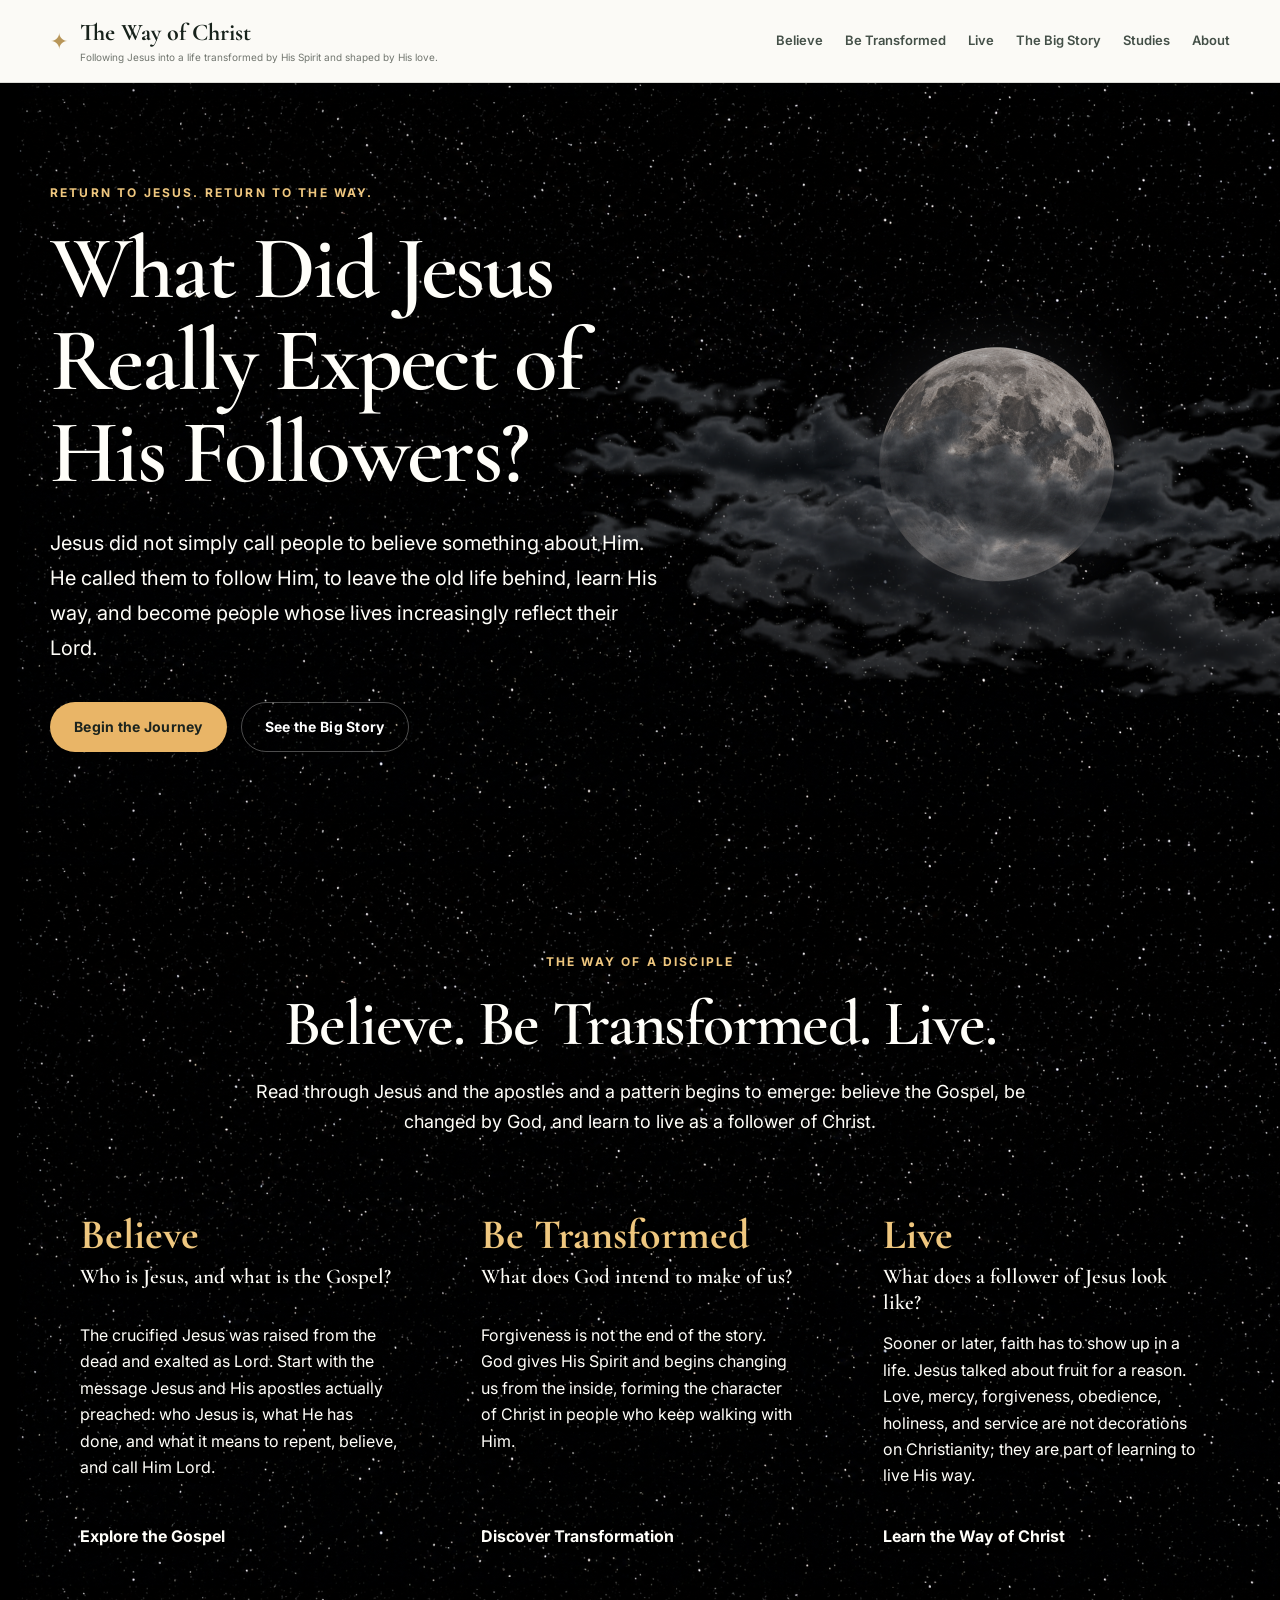
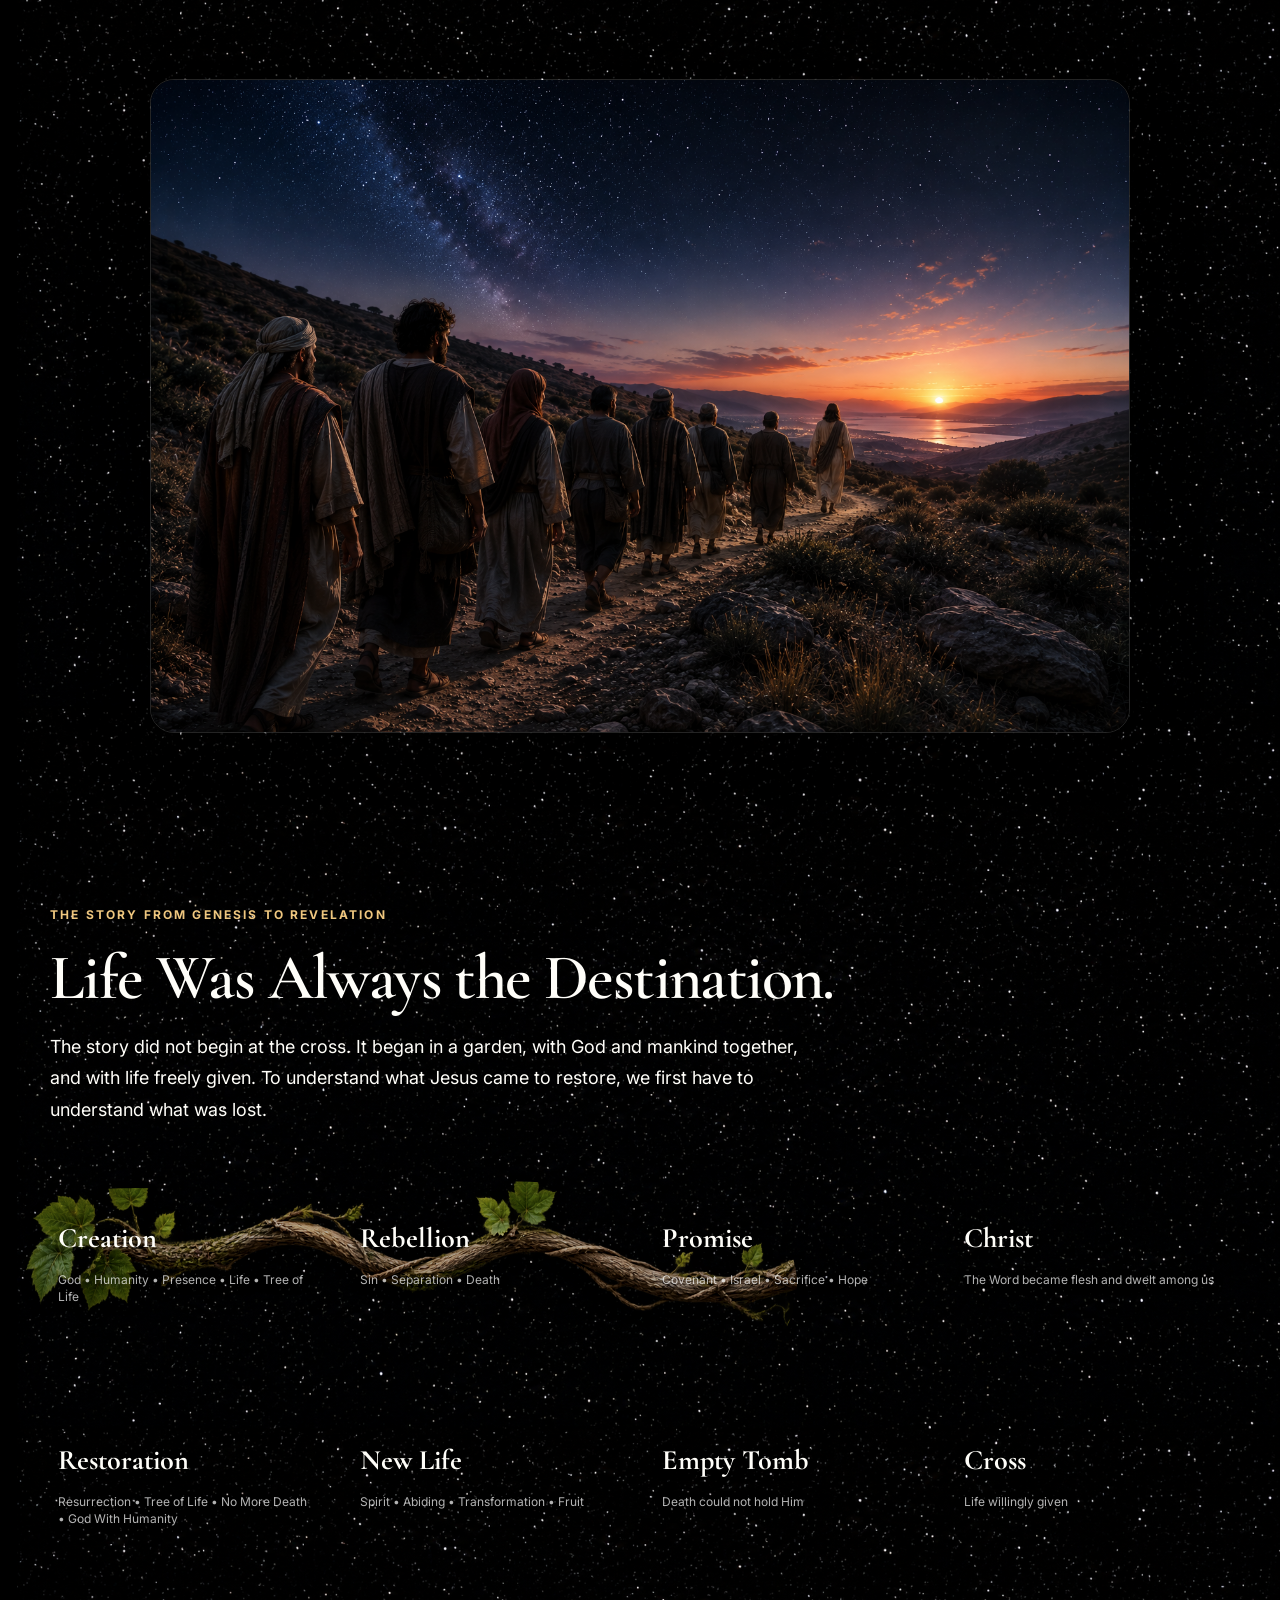
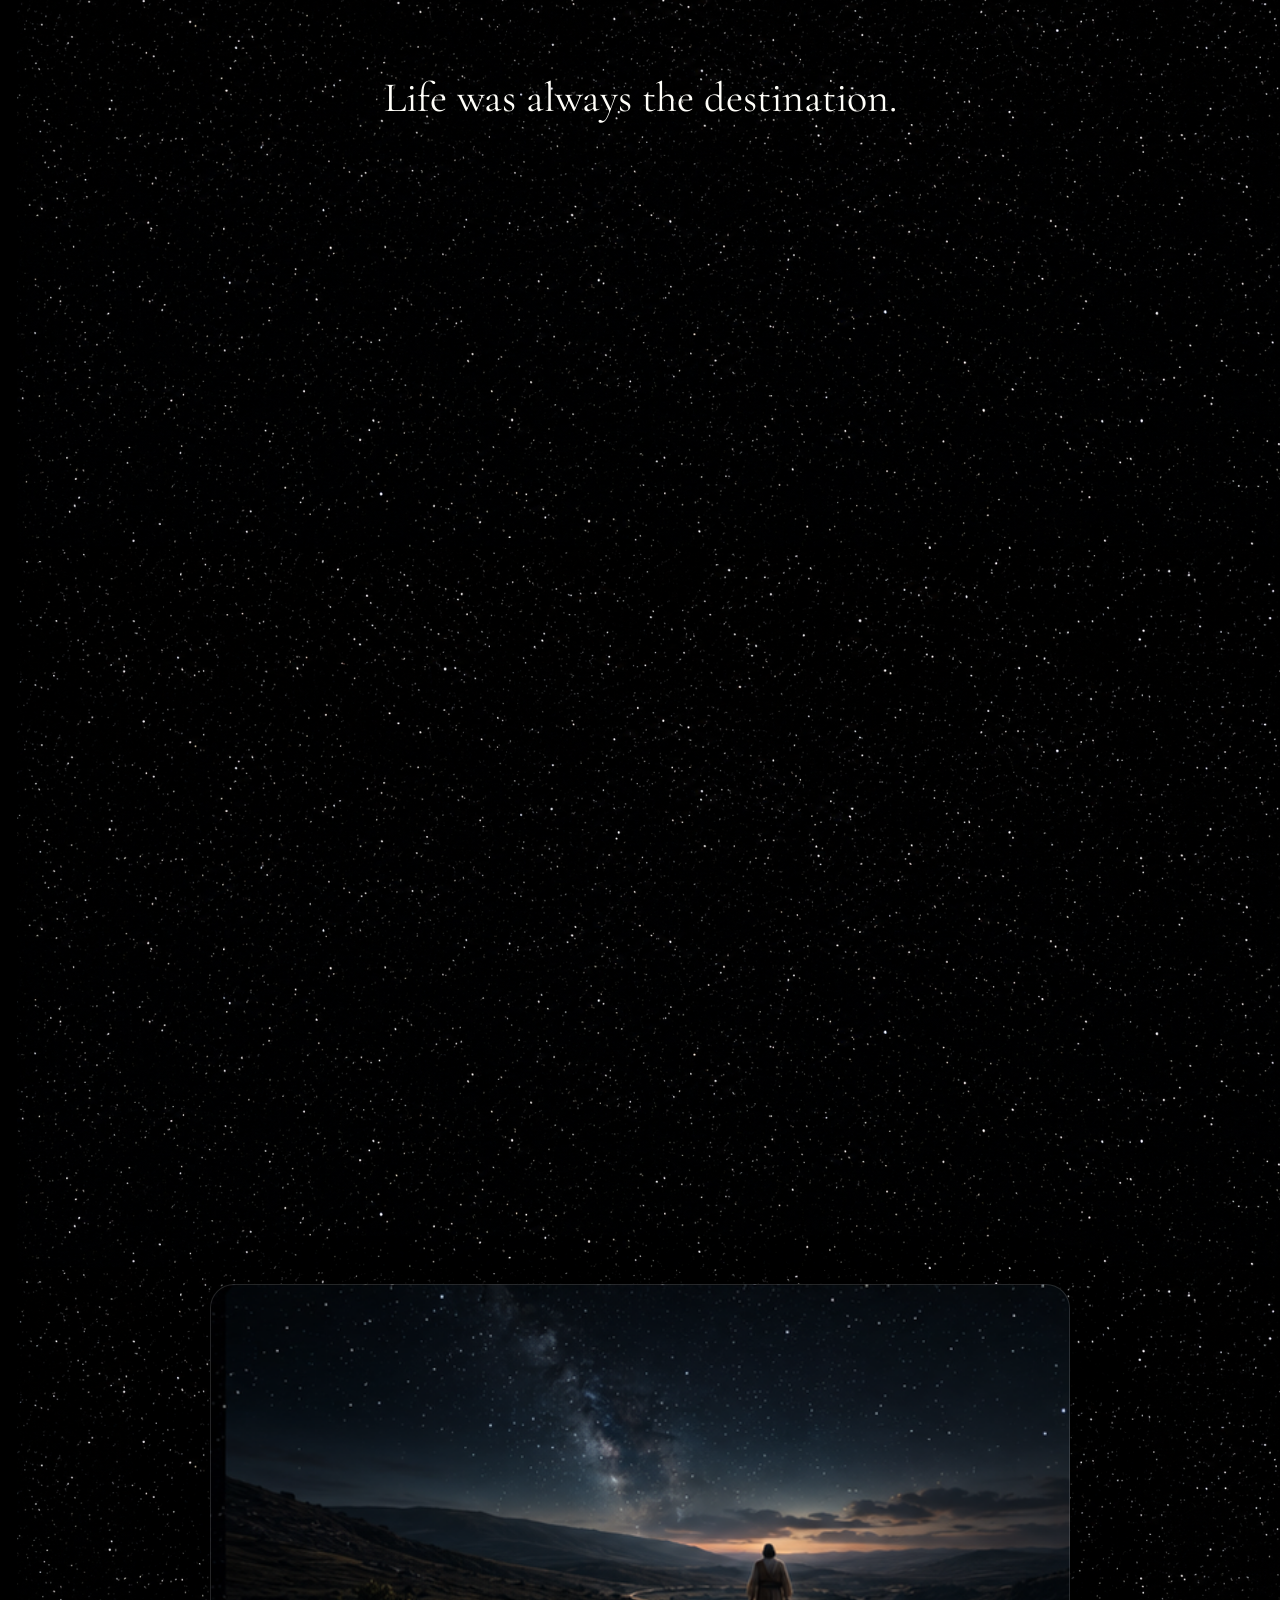
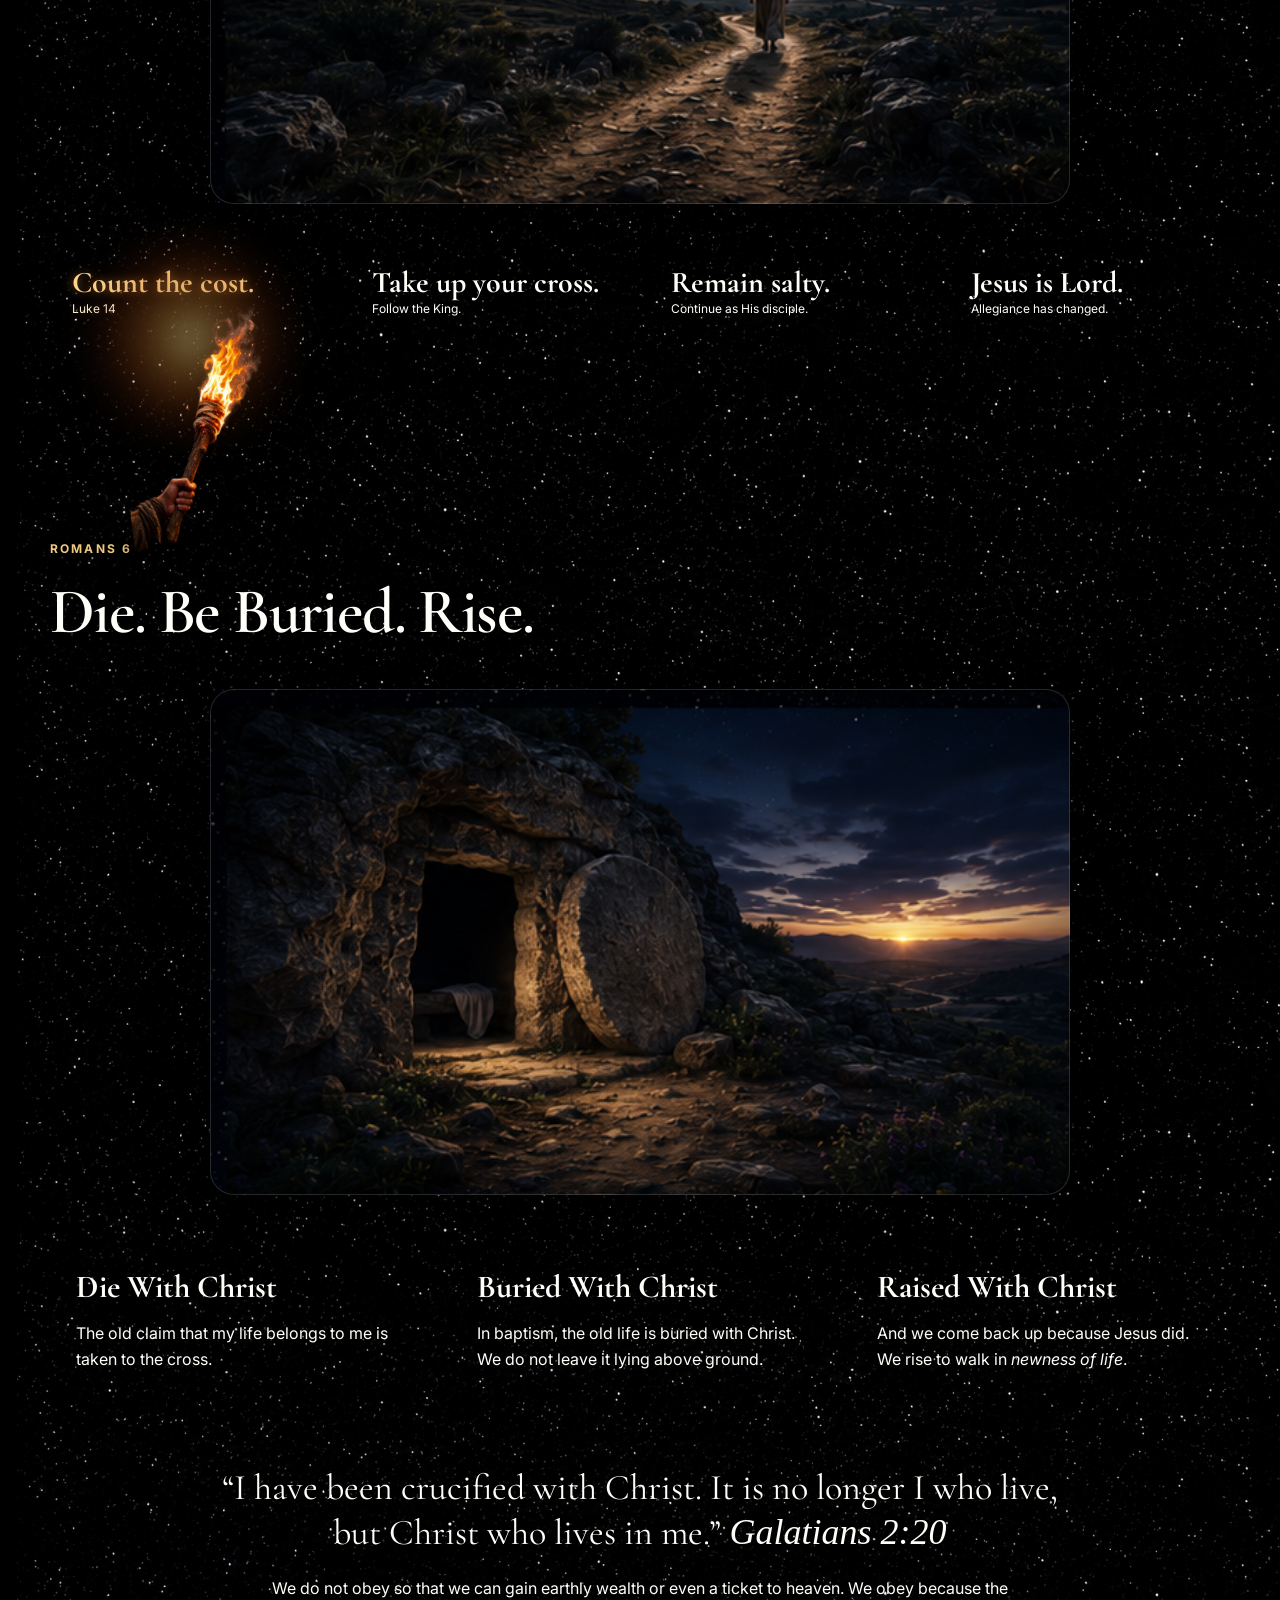
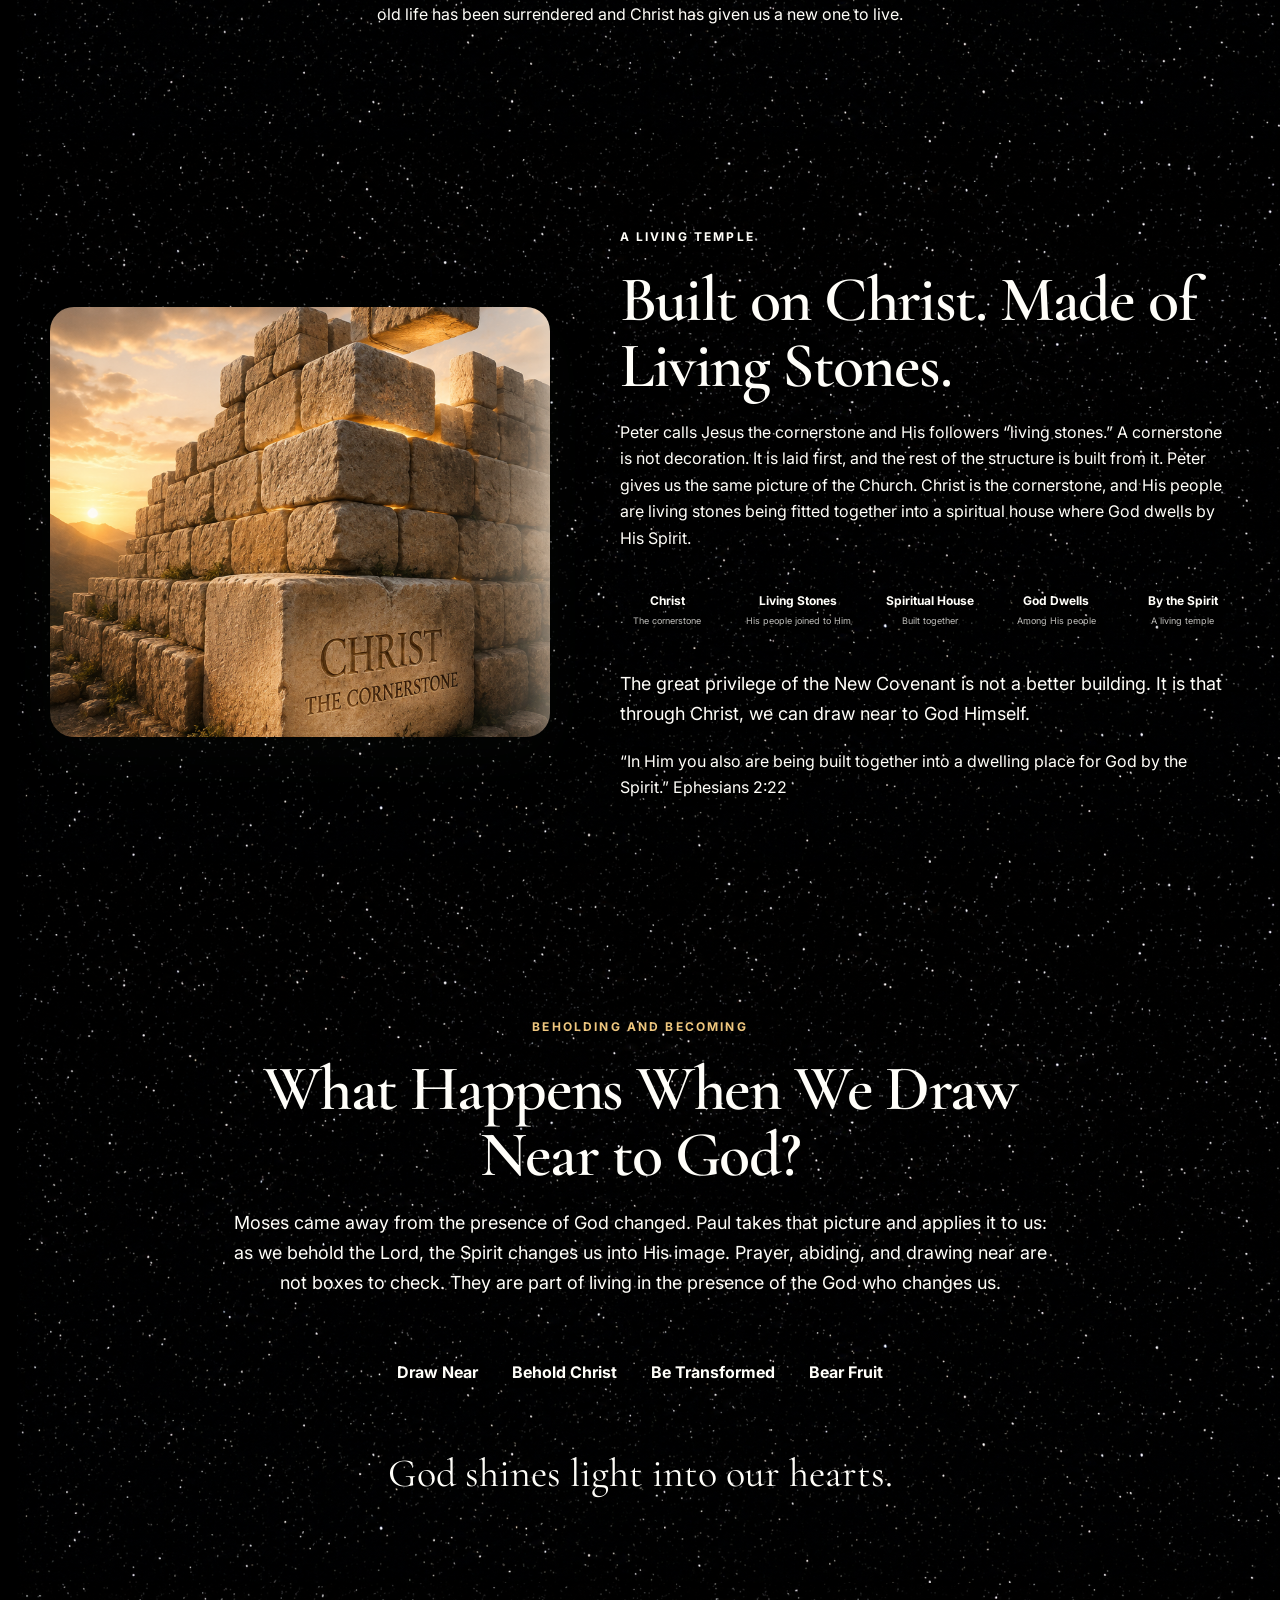
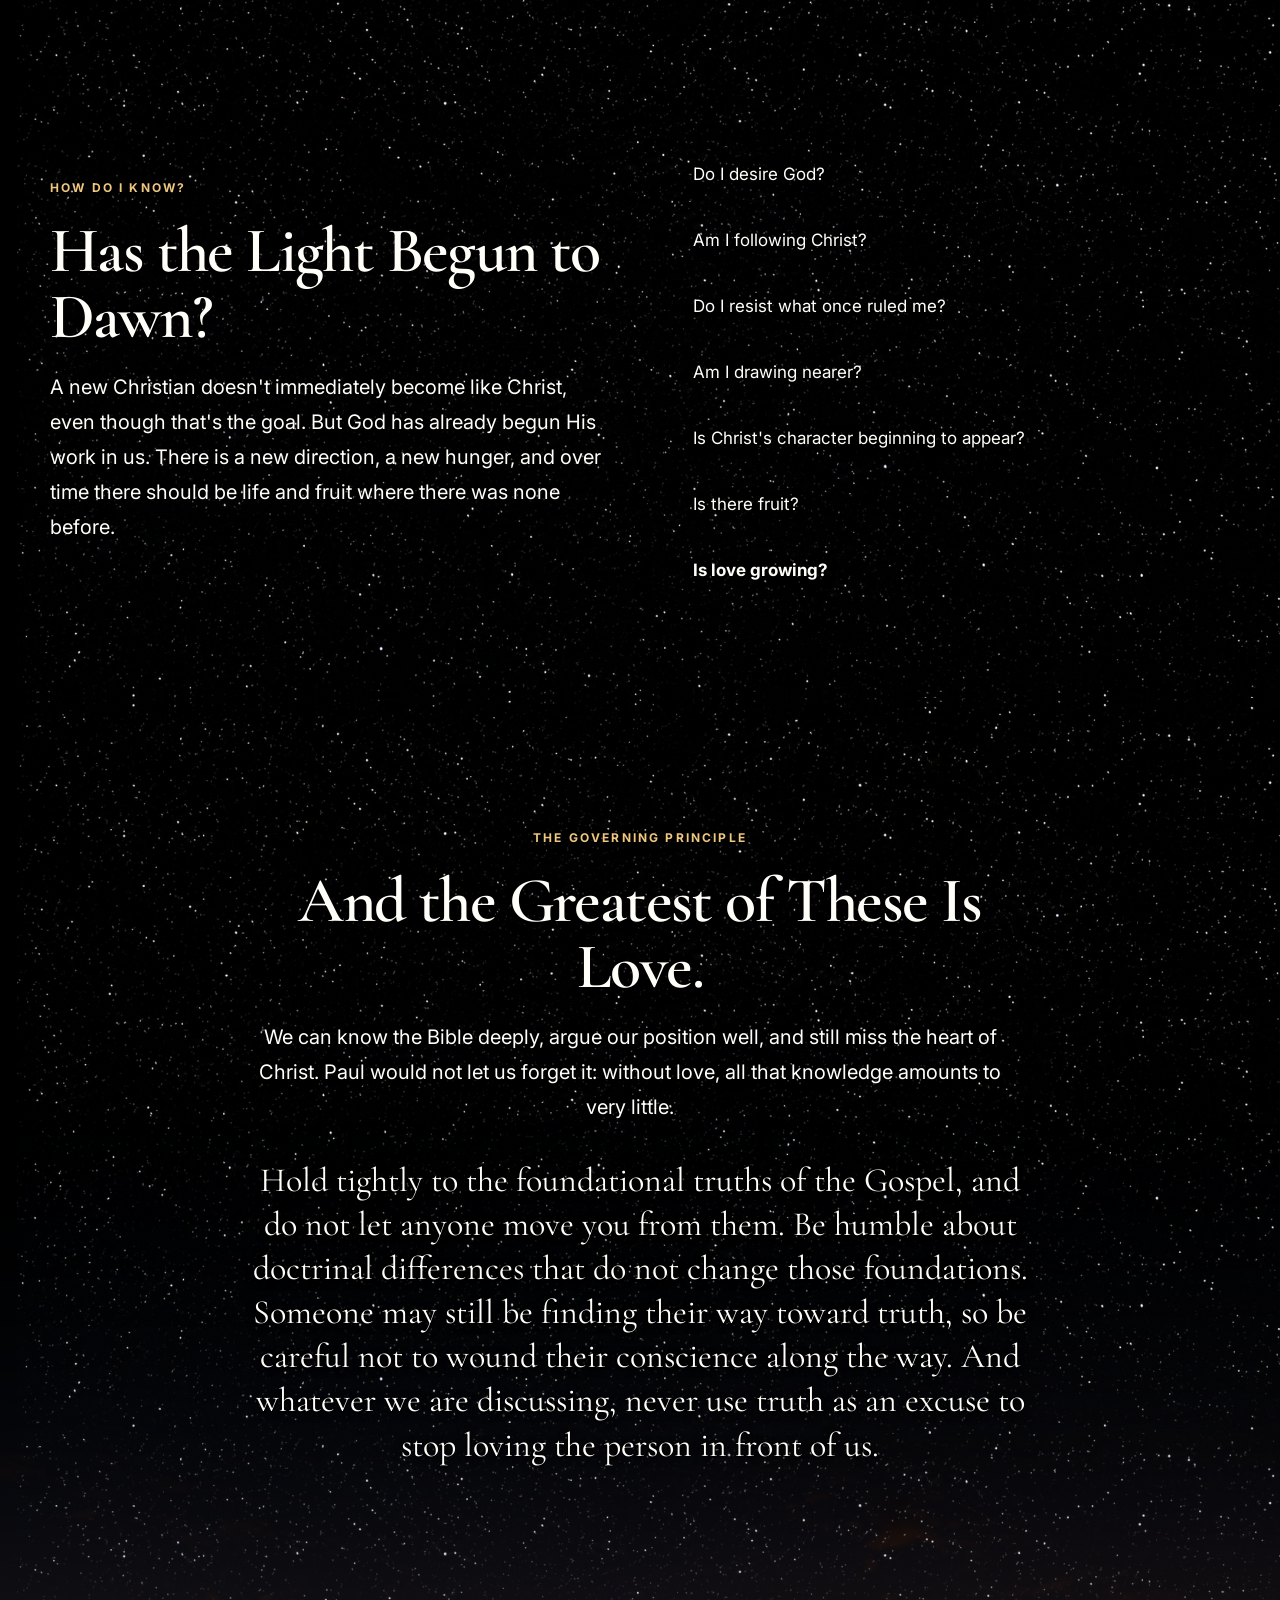
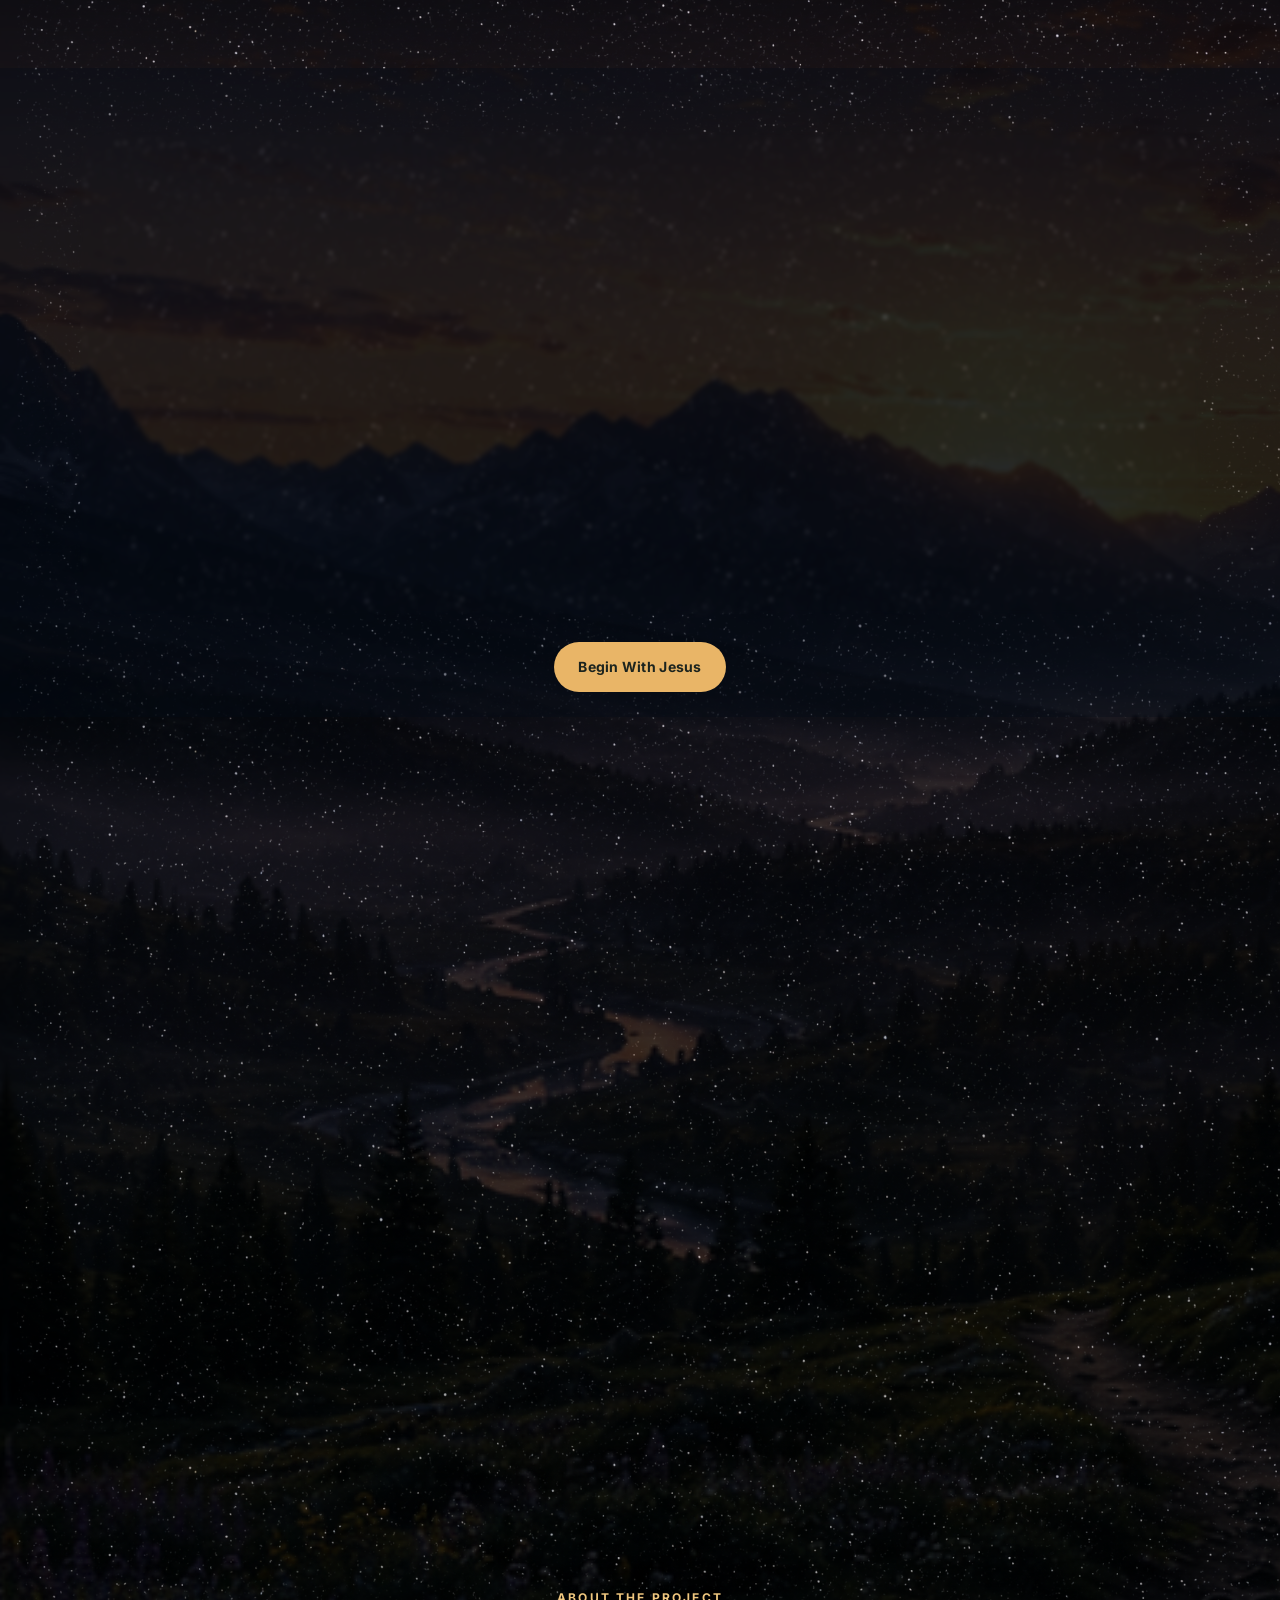
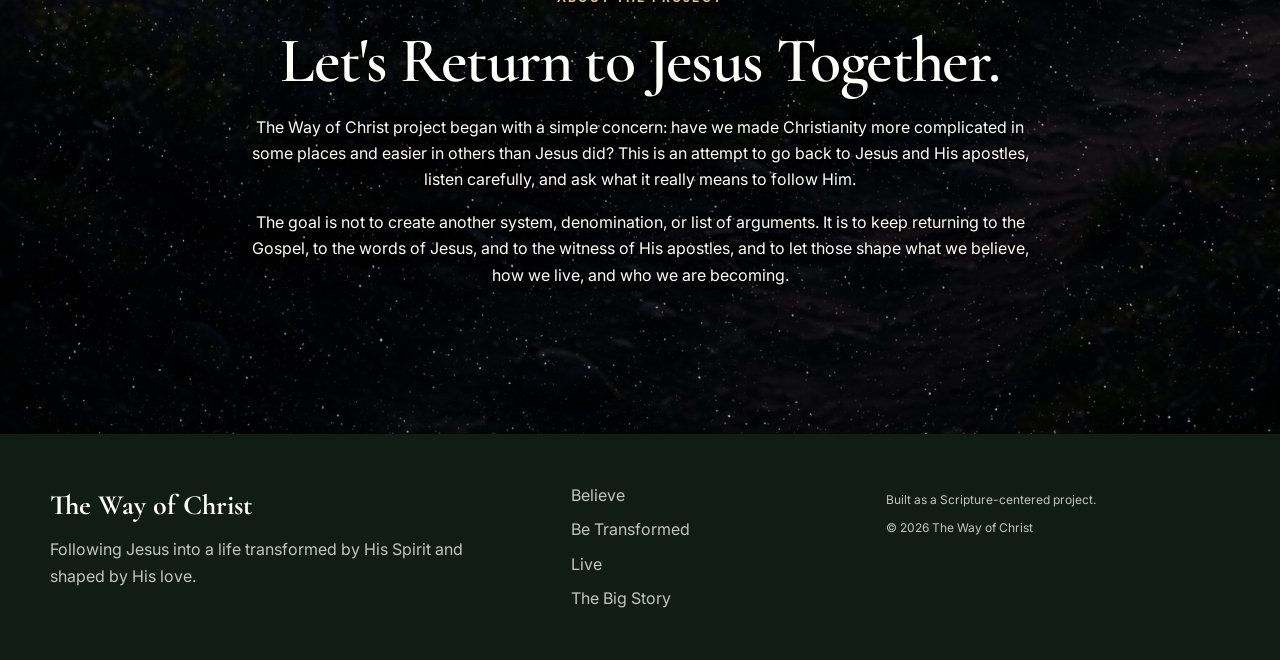
==== commit 35ea0556: "Link first foundational study to disciple page" ====
--- a/index.html
+++ b/index.html
@@ -22,7 +22,7 @@
       <section class="new-life section-dark-soft"><div class="container"><div class="section-heading left reveal"><p class="eyebrow">ROMANS 6</p><h2>Die. Be Buried. Rise.</h2></div><div class="story-visual tomb-visual reveal"></div><div class="rise-grid"><article class="rise-step reveal"><span>01</span><h3>Die With Christ</h3><p>The old claim that my life belongs to me is taken to the cross.</p></article><article class="rise-step reveal delay-1"><span>02</span><h3>Buried With Christ</h3><p>In baptism, the old life is buried with Christ. We do not leave it lying above ground.</p></article><article class="rise-step reveal delay-2"><span>03</span><h3>Raised With Christ</h3><p>And we come back up because Jesus did. We rise to walk in <em>newness of life</em>.</p></article></div><blockquote class="scripture reveal">“I have been crucified with Christ. It is no longer I who live, but Christ who lives in me.” <cite>Galatians 2:20</cite></blockquote><p class="center-note reveal">We do not obey so that we can gain earthly wealth or even a ticket to heaven. We obey because the old life has been surrendered and Christ has given us a new one to live.</p></div></section>
     </div>
     <div class="sky-stage sky-3"><section class="temple section-stone"><div class="container temple-layout"><div class="temple-scene reveal"><div class="temple-photo"></div></div><div class="temple-copy reveal delay-1"><p class="eyebrow dark">A LIVING TEMPLE</p><h2>Built on Christ. Made of Living Stones.</h2><p>Peter calls Jesus the cornerstone and His followers “living stones.” A cornerstone is not decoration. It is laid first, and the rest of the structure is built from it. Peter gives us the same picture of the Church. Christ is the cornerstone, and His people are living stones being fitted together into a spiritual house where God dwells by His Spirit.</p><div class="dwelling-path"><div><span>01</span><strong>Christ</strong><small>The cornerstone</small></div><i></i><div><span>02</span><strong>Living Stones</strong><small>His people joined to Him</small></div><i></i><div><span>03</span><strong>Spiritual House</strong><small>Built together</small></div><i></i><div><span>04</span><strong>God Dwells</strong><small>Among His people</small></div><i></i><div><span>05</span><strong>By the Spirit</strong><small>A living temple</small></div></div><p class="lead-sm temple-callout">The great privilege of the New Covenant is not a better building. It is that through Christ, we can draw near to God Himself.</p><p class="temple-scripture">“In Him you also are being built together into a dwelling place for God by the Spirit.” <span>Ephesians 2:22</span></p></div></div></section><section class="transformation section-light" id="transformation"><div class="container"><div class="section-heading reveal"><p class="eyebrow dark">BEHOLDING AND BECOMING</p><h2>What Happens When We Draw Near to God?</h2><p>Moses came away from the presence of God changed. Paul takes that picture and applies it to us: as we behold the Lord, the Spirit changes us into His image. Prayer, abiding, and drawing near are not boxes to check. They are part of living in the presence of the God who changes us.</p></div><div class="transform-flow reveal"><span>Draw Near</span><b>→</b><span>Behold Christ</span><b>→</b><span>Be Transformed</span><b>→</b><span>Bear Fruit</span></div><p class="glow-line reveal">God shines light into our hearts.</p></div></section><section class="assurance section-dawn"><div class="container split"><div class="reveal"><p class="eyebrow dark">HOW DO I KNOW?</p><h2>Has the Light Begun to Dawn?</h2><p class="lead">A new Christian doesn't immediately become like Christ, even though that's the goal. But God has already begun His work in us. There is a new direction, a new hunger, and over time there should be life and fruit where there was none before.</p></div><div class="checklist reveal delay-1"><p>Do I desire God?</p><p>Am I following Christ?</p><p>Do I resist what once ruled me?</p><p>Am I drawing nearer?</p><p>Is Christ's character beginning to appear?</p><p>Is there fruit?</p><p><strong>Is love growing?</strong></p></div></div></section></div>
-    <div class="sky-stage sky-4"><section class="love section-cream" id="love"><div class="container narrow reveal"><p class="eyebrow dark">THE GOVERNING PRINCIPLE</p><h2>And the Greatest of These Is Love.</h2><p class="lead">We can know the Bible deeply, argue our position well, and still miss the heart of Christ. Paul would not let us forget it: without love, all that knowledge amounts to very little.</p><div class="rule-line"></div><p class="manifesto">Hold tightly to the foundational truths of the Gospel, and do not let anyone move you from them. Be humble about doctrinal differences that do not change those foundations. Someone may still be finding their way toward truth, so be careful not to wound their conscience along the way. And whatever we are discussing, never use truth as an excuse to stop loving the person in front of us.</p></div></section><section class="restoration section-final"><div class="container narrow reveal"><p class="eyebrow">AND THEN WE COME HOME</p><h2>The Bible Brings Us Back to Life.</h2><div class="final-list"><span>River of Life</span><span>Tree of Life</span><span>No More Curse</span><span>No More Death</span><span>They Will See His Face</span></div><blockquote>“Behold, the dwelling place of God is with man.” <cite>Revelation 21:3</cite></blockquote><h3>Life Was Always the Destination.</h3><a class="btn btn-primary" href="#top">Begin With Jesus</a></div></section><section class="studies section-light" id="studies"><div class="container"><div class="section-heading left reveal"><p class="eyebrow dark">FOUNDATIONAL STUDIES</p><h2>Start Here.</h2></div><div class="study-grid"><a class="study-card reveal" href="#"><span>01</span><strong>What Is a Disciple?</strong><small>Luke 14 and the call to follow Jesus.</small></a><a class="study-card reveal delay-1" href="#"><span>02</span><strong>What Does It Mean That Jesus Is Lord?</strong><small>Recovering the meaning of King, Master, and allegiance.</small></a><a class="study-card reveal delay-2" href="#"><span>03</span><strong>What Does It Mean to Repent?</strong><small>Turning from rebellion toward the rightful King.</small></a><a class="study-card reveal" href="#"><span>04</span><strong>Why Did Jesus Have to Die?</strong><small>Life, death, sacrifice, justice, and victory.</small></a><a class="study-card reveal delay-1" href="#"><span>05</span><strong>How Does God Transform Us?</strong><small>Spirit, abiding, beholding, and putting on Christ.</small></a><a class="study-card reveal delay-2" href="#"><span>06</span><strong>What Does Christian Love Look Like?</strong><small>The character of the King in His people.</small></a></div></div></section><section class="about section-cream" id="about"><div class="container narrow reveal"><p class="eyebrow dark">ABOUT THE PROJECT</p><h2>Let's Return to Jesus Together.</h2><p>The Way of Christ began with a simple concern: have we made Christianity more complicated in some places and easier in others than Jesus did? This site is an attempt to go back to Jesus and His apostles, listen carefully, and ask what it really means to follow Him.</p><p>Christians have disagreed about many things for a very long time, and some of those differences matter. We will not pretend they do not exist. But we want to hold tightly to what Scripture makes clear, remain humble where faithful Christians disagree, and never use truth as an excuse to stop loving the person in front of us.</p></div></section></div>
+    <div class="sky-stage sky-4"><section class="love section-cream" id="love"><div class="container narrow reveal"><p class="eyebrow dark">THE GOVERNING PRINCIPLE</p><h2>And the Greatest of These Is Love.</h2><p class="lead">We can know the Bible deeply, argue our position well, and still miss the heart of Christ. Paul would not let us forget it: without love, all that knowledge amounts to very little.</p><div class="rule-line"></div><p class="manifesto">Hold tightly to the foundational truths of the Gospel, and do not let anyone move you from them. Be humble about doctrinal differences that do not change those foundations. Someone may still be finding their way toward truth, so be careful not to wound their conscience along the way. And whatever we are discussing, never use truth as an excuse to stop loving the person in front of us.</p></div></section><section class="restoration section-final"><div class="container narrow reveal"><p class="eyebrow">AND THEN WE COME HOME</p><h2>The Bible Brings Us Back to Life.</h2><div class="final-list"><span>River of Life</span><span>Tree of Life</span><span>No More Curse</span><span>No More Death</span><span>They Will See His Face</span></div><blockquote>“Behold, the dwelling place of God is with man.” <cite>Revelation 21:3</cite></blockquote><h3>Life Was Always the Destination.</h3><a class="btn btn-primary" href="#top">Begin With Jesus</a></div></section><section class="studies section-light" id="studies"><div class="container"><div class="section-heading left reveal"><p class="eyebrow dark">FOUNDATIONAL STUDIES</p><h2>Start Here.</h2></div><div class="study-grid"><a class="study-card reveal" href="what-is-a-disciple.html"><span>01</span><strong>What Is a Disciple?</strong><small>Luke 14 and the call to follow Jesus.</small></a><a class="study-card reveal delay-1" href="#"><span>02</span><strong>What Does It Mean That Jesus Is Lord?</strong><small>Recovering the meaning of King, Master, and allegiance.</small></a><a class="study-card reveal delay-2" href="#"><span>03</span><strong>What Does It Mean to Repent?</strong><small>Turning from rebellion toward the rightful King.</small></a><a class="study-card reveal" href="#"><span>04</span><strong>Why Did Jesus Have to Die?</strong><small>Life, death, sacrifice, justice, and victory.</small></a><a class="study-card reveal delay-1" href="#"><span>05</span><strong>How Does God Transform Us?</strong><small>Spirit, abiding, beholding, and putting on Christ.</small></a><a class="study-card reveal delay-2" href="#"><span>06</span><strong>What Does Christian Love Look Like?</strong><small>The character of the King in His people.</small></a></div></div></section><section class="about section-cream" id="about"><div class="container narrow reveal"><p class="eyebrow dark">ABOUT THE PROJECT</p><h2>Let's Return to Jesus Together.</h2><p>The Way of Christ began with a simple concern: have we made Christianity more complicated in some places and easier in others than Jesus did? This site is an attempt to go back to Jesus and His apostles, listen carefully, and ask what it really means to follow Him.</p><p>Christians have disagreed about many things for a very long time, and some of those differences matter. We will not pretend they do not exist. But we want to hold tightly to what Scripture makes clear, remain humble where faithful Christians disagree, and never use truth as an excuse to stop loving the person in front of us.</p></div></section></div>
   </main>
   <footer class="site-footer"><div class="container footer-grid"><div><strong>The Way of Christ</strong><p>Following Jesus into a life transformed by His Spirit and shaped by His love.</p></div><div class="footer-links"><a href="#believe">Believe</a><a href="#transform">Be Transformed</a><a href="#live">Live</a><a href="#big-story">The Big Story</a></div><div class="footer-note"><p>Built as a Scripture-centered project.</p><p>© <span id="year"></span> The Way of Christ</p></div></div></footer>
   <script src="script.js"></script>
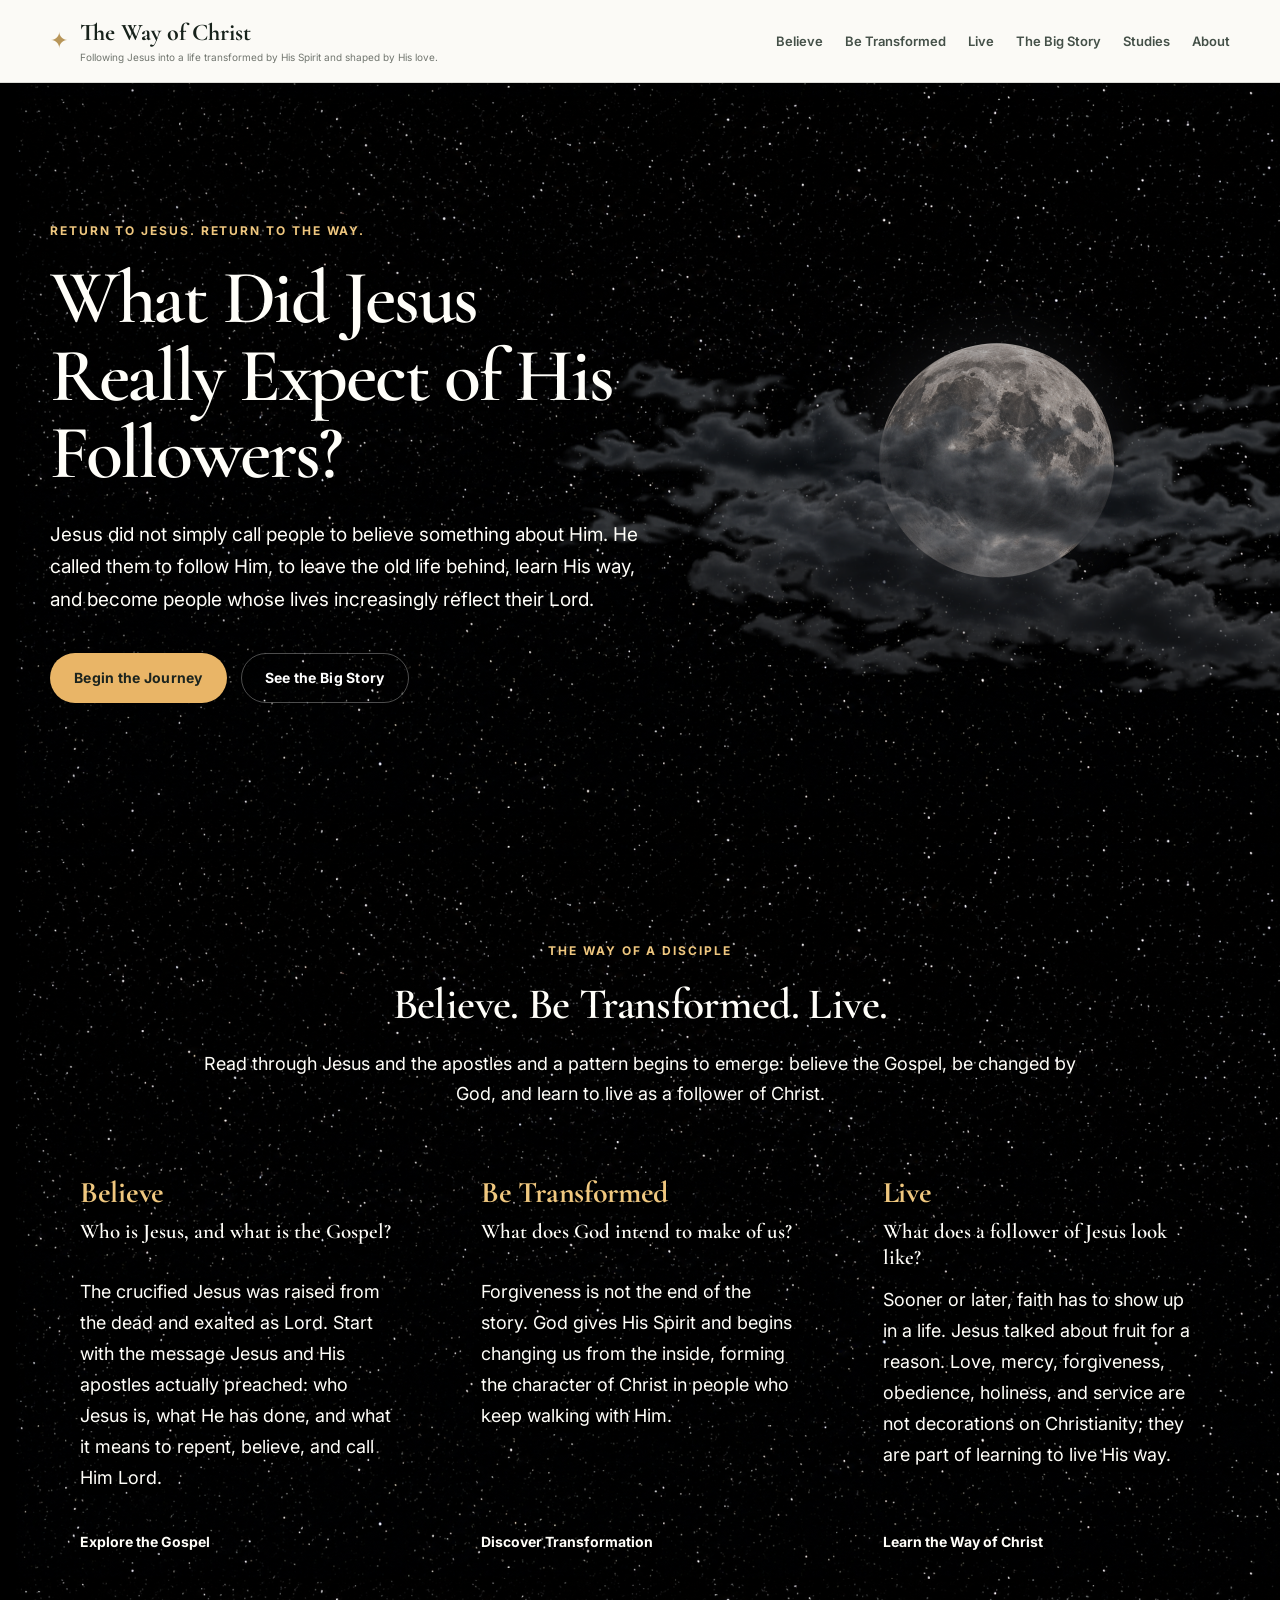
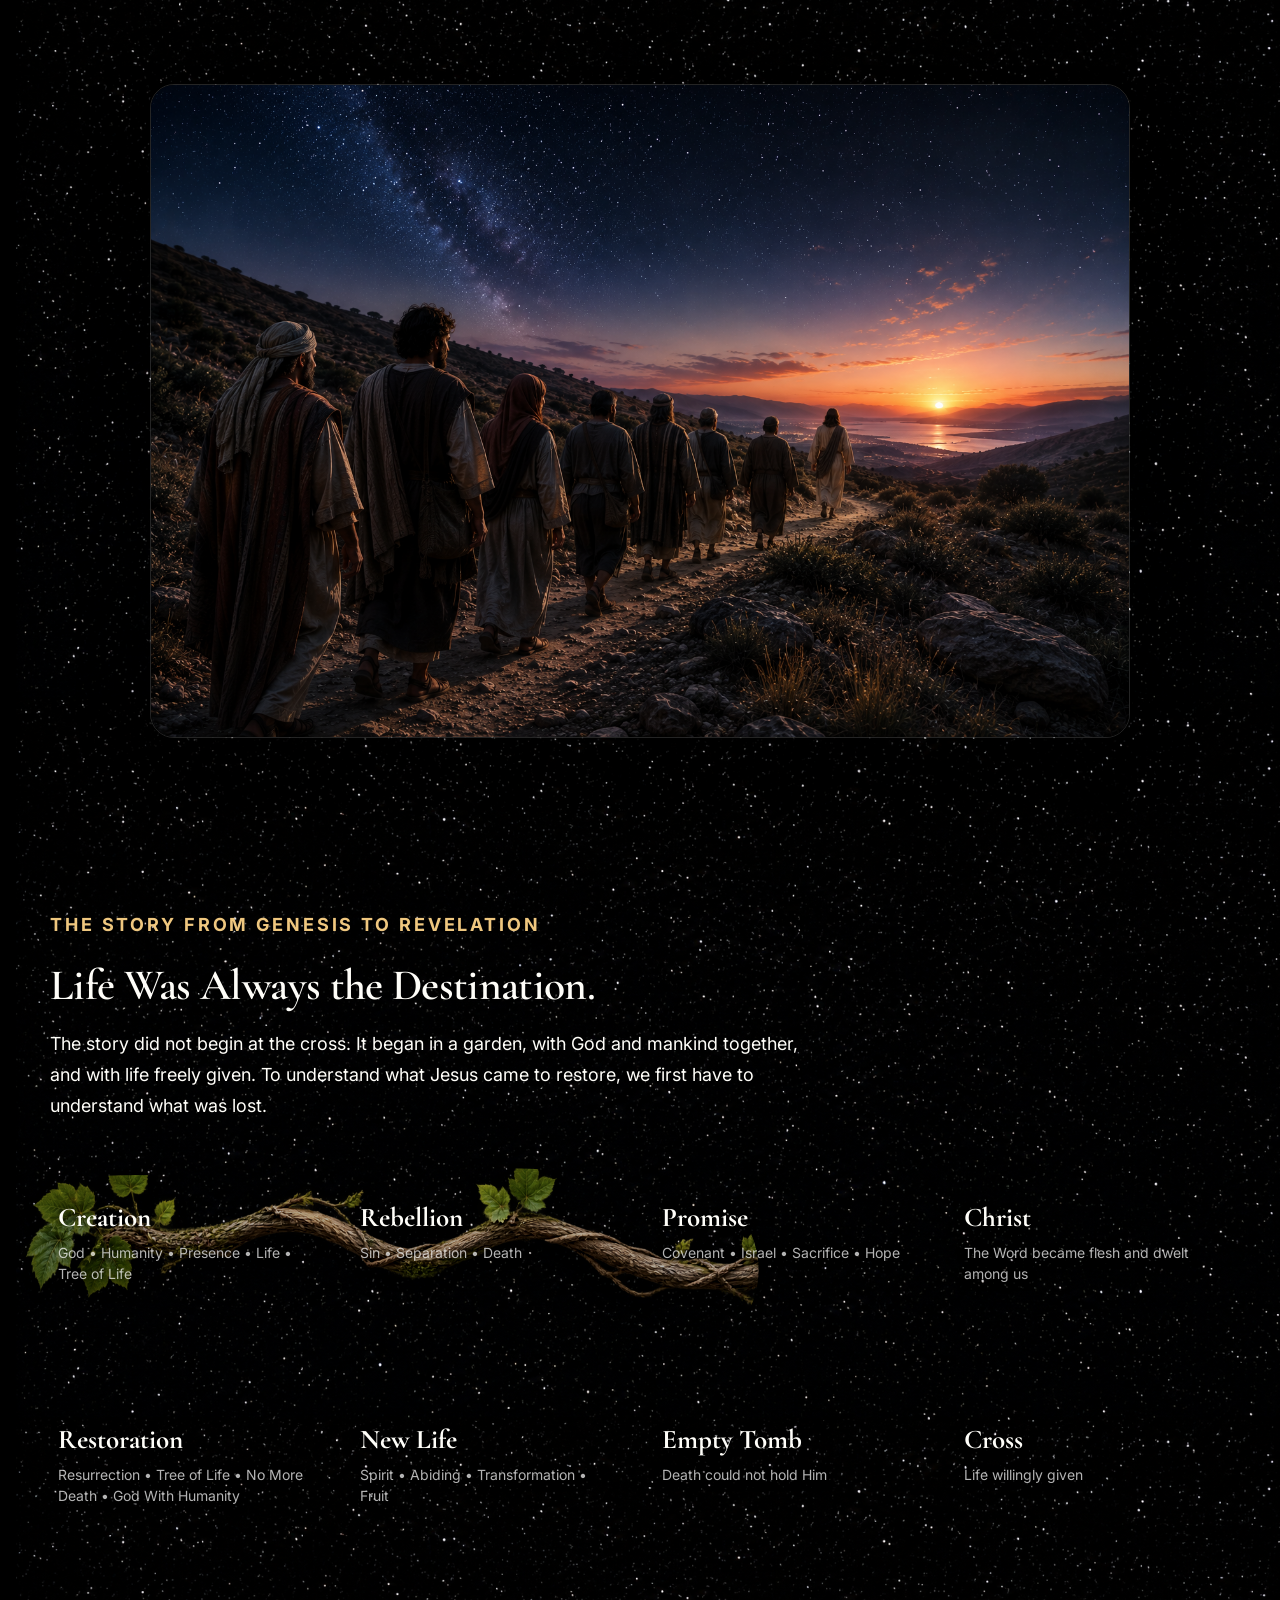
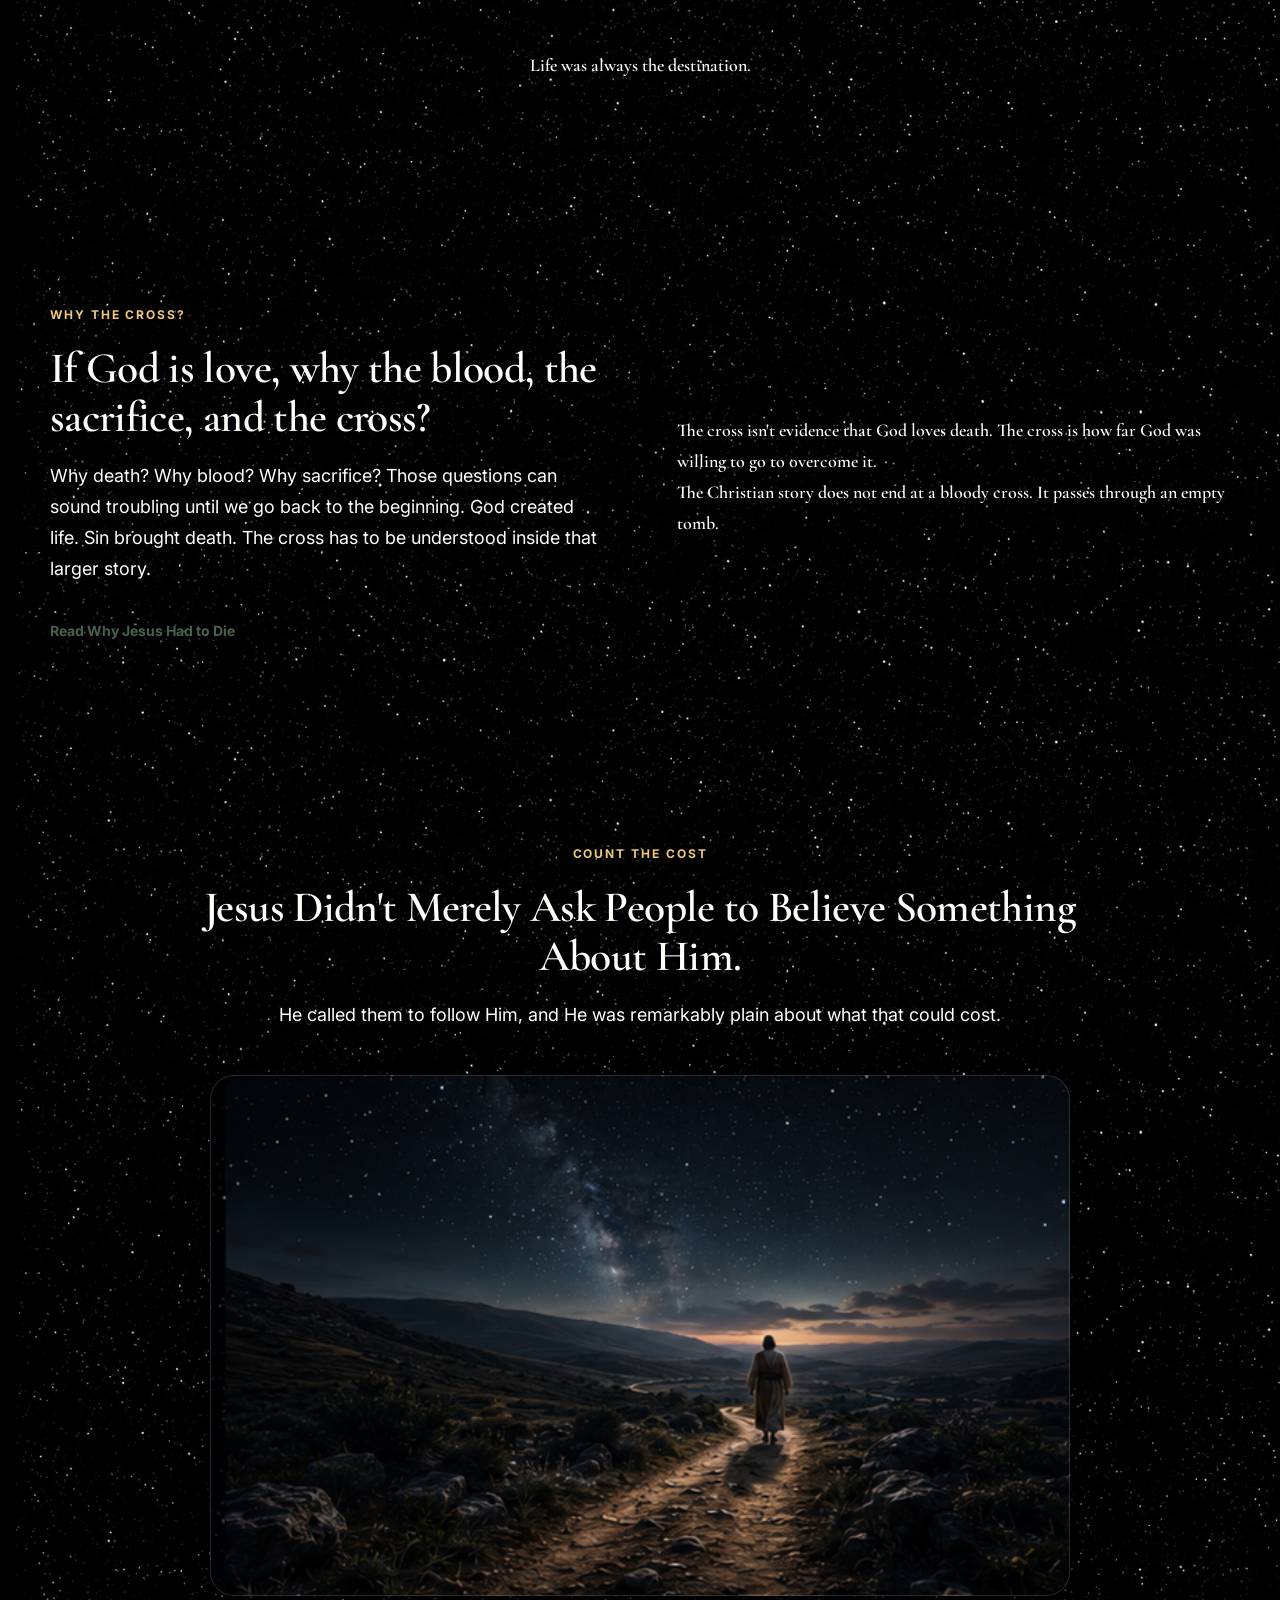
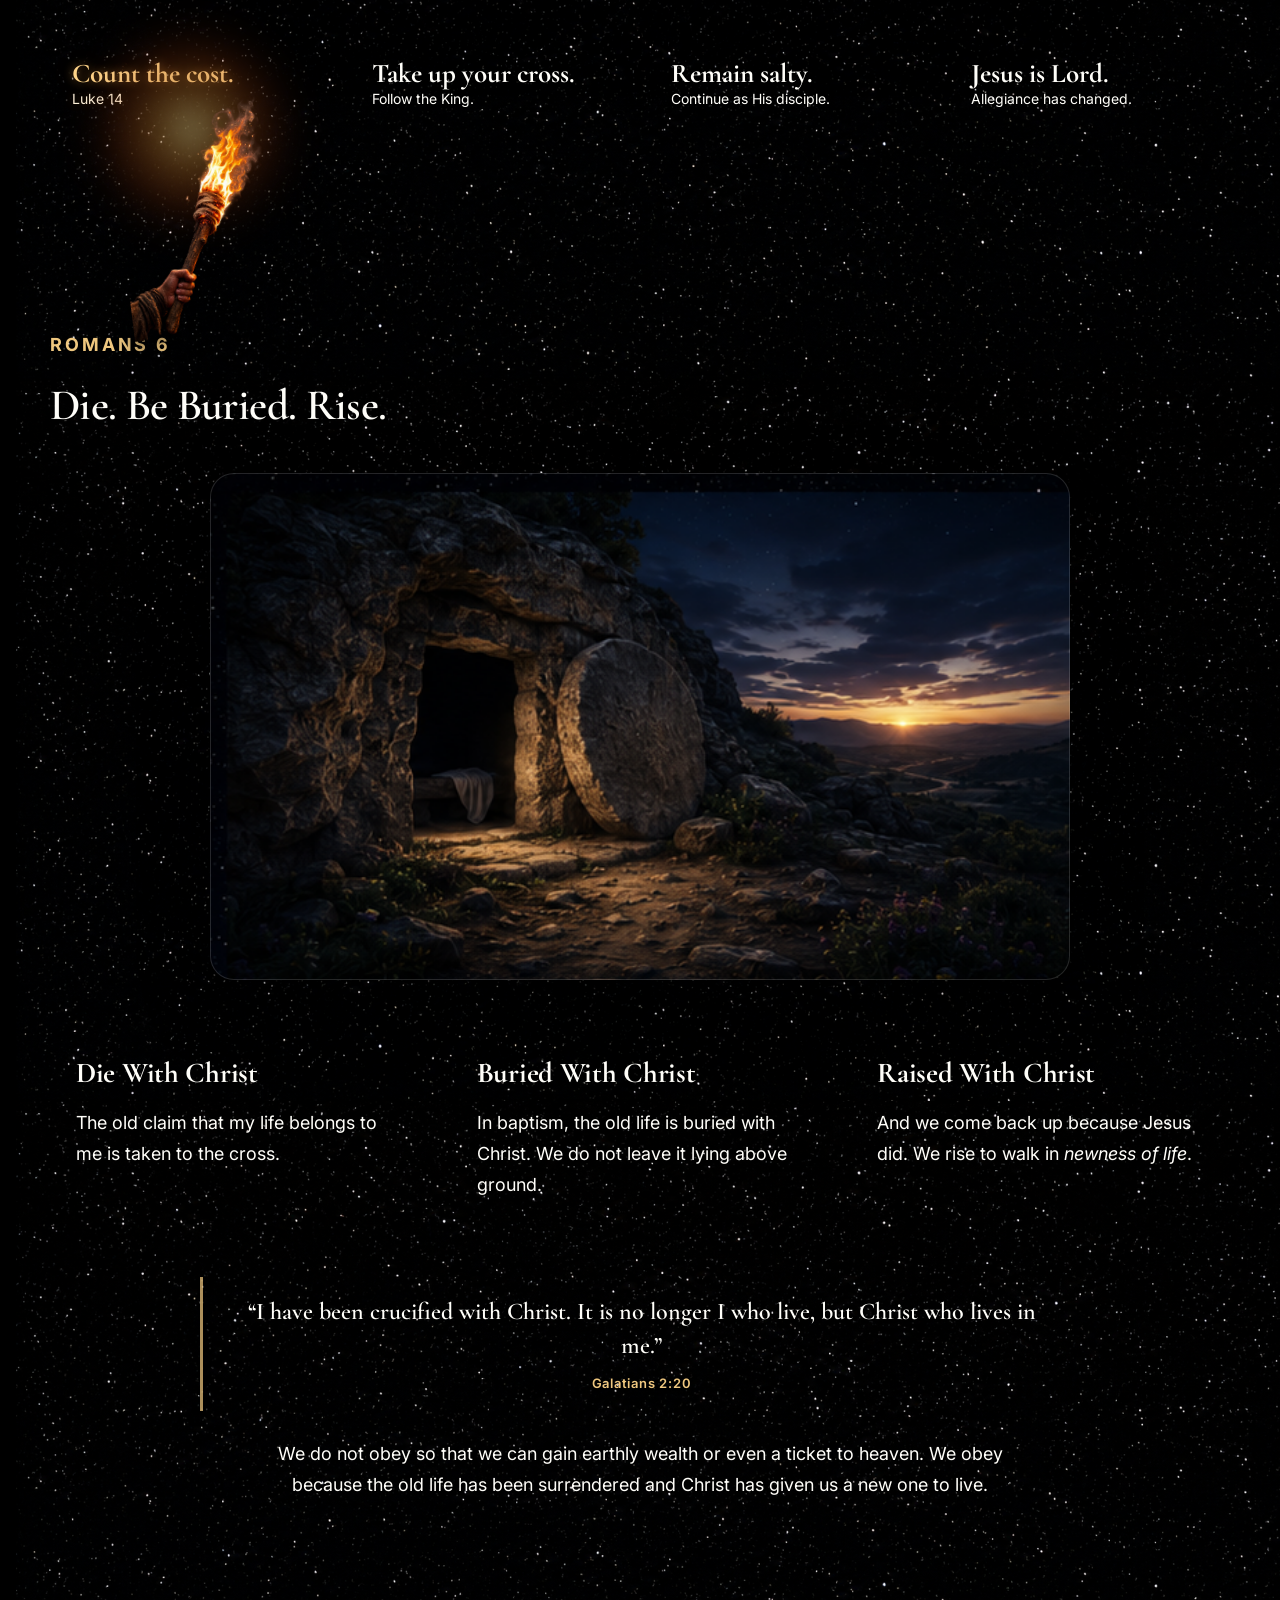
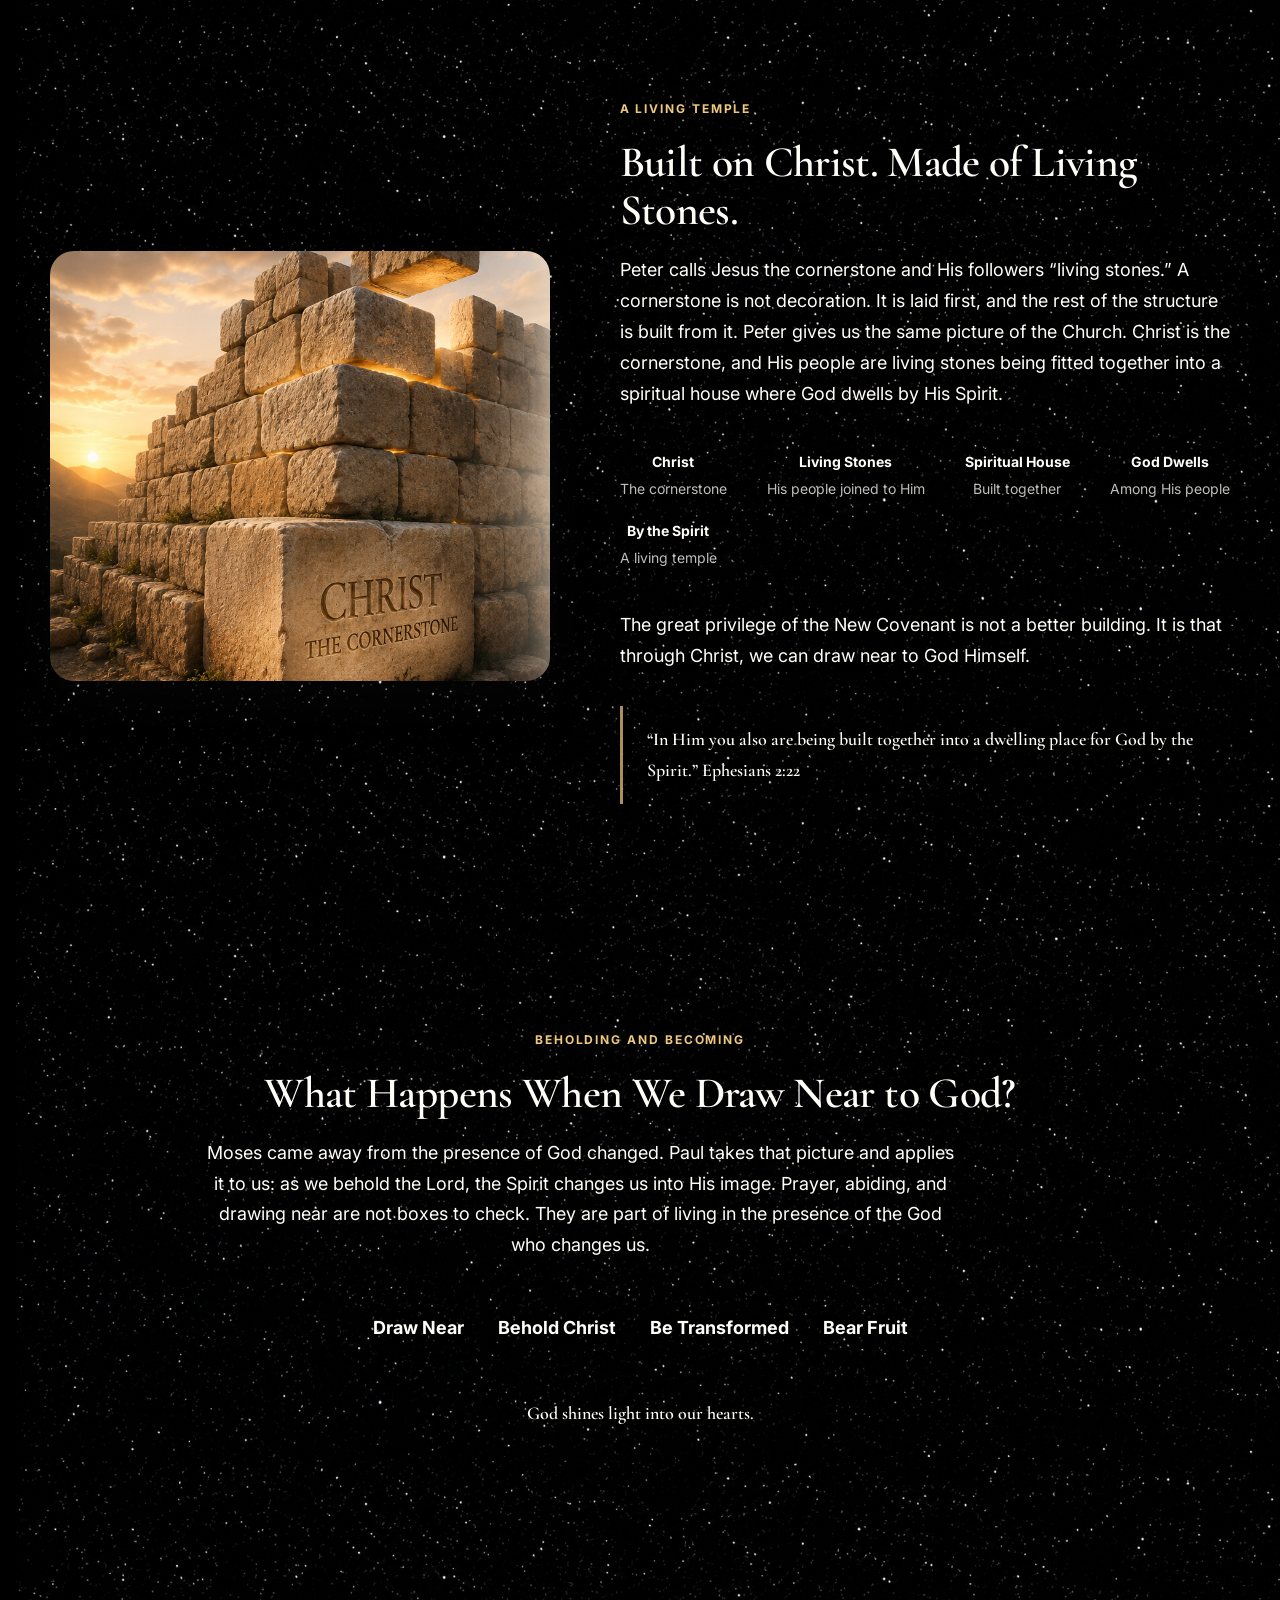
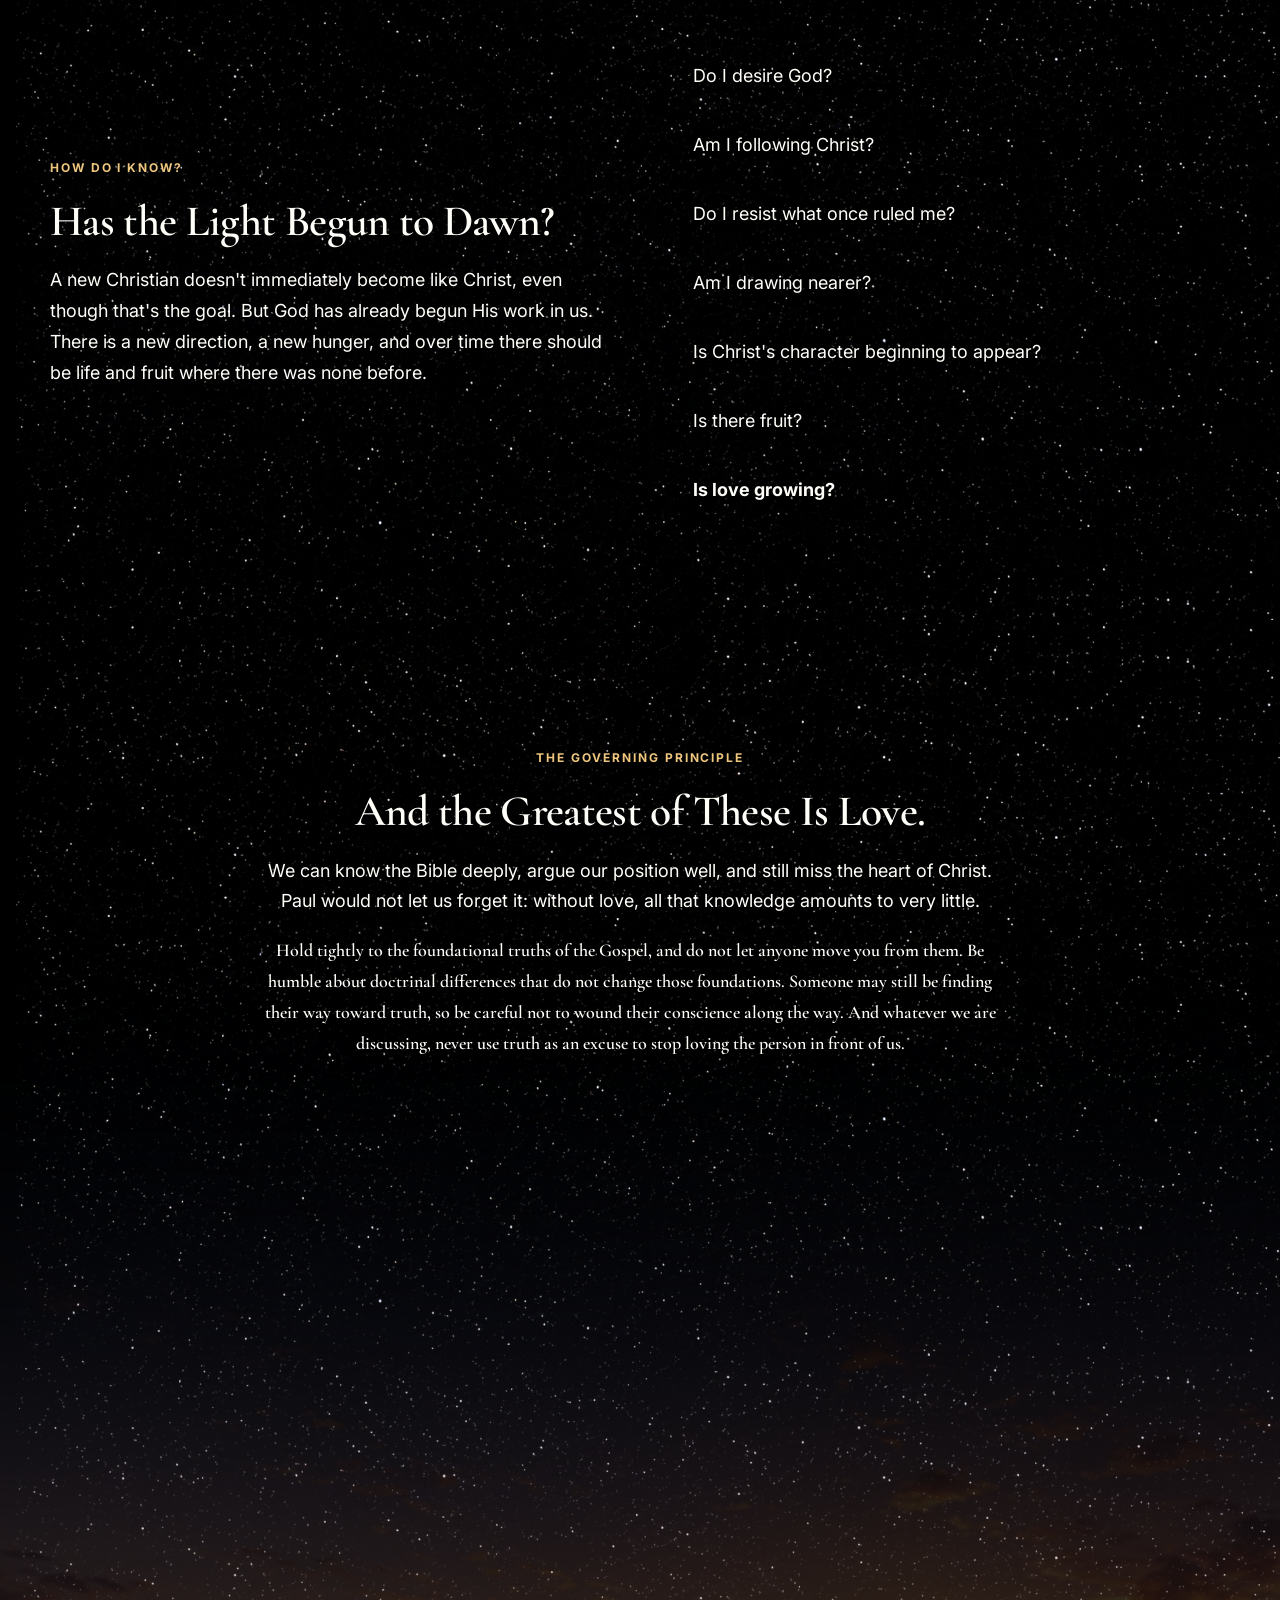
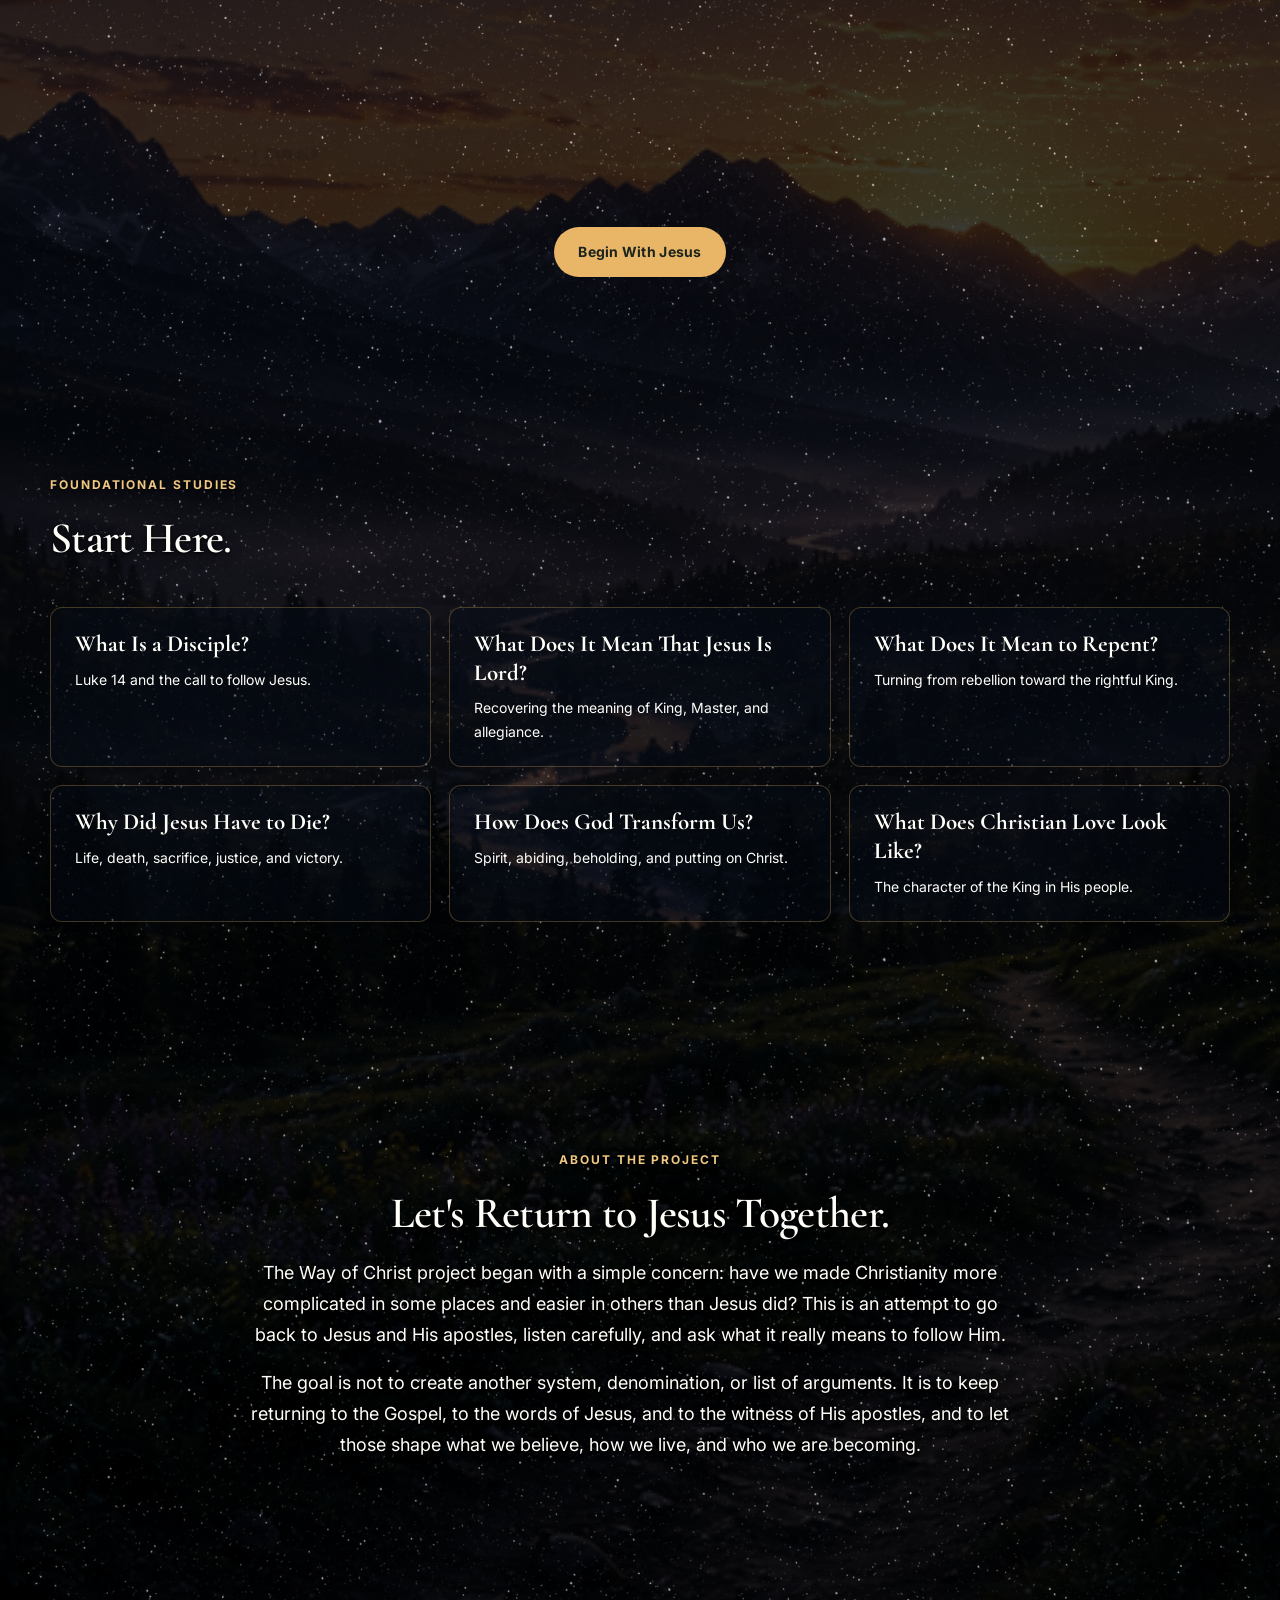
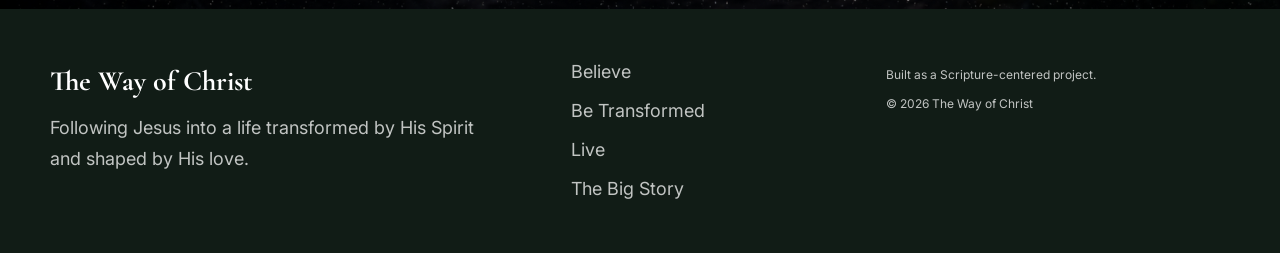
==== commit fff586a4: "Load normalized reading-first typography" ====
--- a/index.html
+++ b/index.html
@@ -9,6 +9,7 @@
   <link rel="preconnect" href="https://fonts.gstatic.com" crossorigin>
   <link href="https://fonts.googleapis.com/css2?family=Cormorant+Garamond:wght@500;600;700&family=Inter:wght@400;500;600;700&display=swap" rel="stylesheet">
   <link rel="stylesheet" href="styles.css?v=41" />
+  <link rel="stylesheet" href="typography-fix.css?v=1" />
 </head>
 <body>
   <header class="site-header" id="top"><div class="container nav-wrap"><a class="brand" href="#top" aria-label="The Way of Christ home"><span class="brand-mark">✦</span><span class="brand-text"><strong>The Way of Christ</strong><small>Following Jesus into a life transformed by His Spirit and shaped by His love.</small></span></a><button class="nav-toggle" aria-label="Open navigation" aria-expanded="false">☰</button><nav class="main-nav" aria-label="Main navigation"><a href="#believe">Believe</a><a href="#transform">Be Transformed</a><a href="#live">Live</a><a href="#big-story">The Big Story</a><a href="#studies">Studies</a><a href="#about">About</a></nav></div></header>
--- a/styles.css
+++ b/styles.css
@@ -22,3 +22,14 @@
 .feature-quote span,.dwelling-path i,.rule-line{display:none!important}
 .checklist p{border-bottom:0!important}
 .pillar-card,.word-card,.rise-step{border:0!important}
+
+/* Disciple study page: preserve the full custom artwork and keep the sticky header readable. */
+body:has(.study-page) .site-header{background:rgba(251,250,246,.97)!important;border-bottom:1px solid rgba(23,34,27,.14)!important}
+body:has(.study-page) .site-header .brand-text strong{color:#253229!important;text-shadow:none!important}
+body:has(.study-page) .site-header .brand-text small{color:#69716b!important}
+body:has(.study-page) .site-header .brand-mark{color:#d5a34e!important}
+body:has(.study-page) .site-header .main-nav{color:#38463e!important}
+.study-page .image-break{min-height:0!important;height:auto!important;aspect-ratio:3/2!important;background-size:100% auto!important;background-repeat:no-repeat!important;background-position:center center!important}
+.study-page .image-break .study-wrap{padding-bottom:clamp(40px,5vw,74px)!important}
+.study-page .teaching-image,.study-page .walking-image,.study-page .mentoring-image{background-position:center center!important}
+@media(max-width:760px){.study-page .image-break{aspect-ratio:3/2!important;min-height:0!important;background-size:cover!important}.study-page .image-break h2{font-size:clamp(32px,9vw,52px)!important;max-width:92%!important}}
--- a/typography-fix.css
+++ b/typography-fix.css
@@ -0,0 +1,141 @@
+/* Reading-first typography pass: calmer hierarchy, consistent body copy, restrained accents. */
+body{font-size:18px;line-height:1.72}
+
+/* Keep the hero distinctive, but make the rest of the site read like a study rather than a poster. */
+.hero h1{font-size:clamp(52px,6vw,76px)!important;line-height:1.02!important}
+.hero-lead{font-size:19px!important;line-height:1.72!important}
+
+main section:not(.hero) h2{
+  font-size:clamp(34px,3.4vw,46px)!important;
+  line-height:1.12!important;
+  letter-spacing:-.015em!important;
+  margin-bottom:20px!important;
+}
+main section:not(.hero) h3{
+  font-size:clamp(26px,2.25vw,32px)!important;
+  line-height:1.18!important;
+  letter-spacing:-.01em!important;
+}
+main section:not(.hero) h4{
+  font-size:20px!important;
+  line-height:1.35!important;
+}
+
+/* One dependable reading size throughout the teaching sections. */
+main section:not(.hero) p,
+main section:not(.hero) li,
+main section:not(.hero) .lead,
+main section:not(.hero) .lead-sm,
+main section:not(.hero) .center-note,
+main section:not(.hero) .checklist p{
+  font-size:18px!important;
+  line-height:1.72!important;
+}
+
+.section-heading{max-width:880px!important;margin-bottom:44px!important}
+.section-heading>p:last-child{font-size:18px!important;line-height:1.72!important}
+
+/* Gold becomes a navigational accent, not another competing text voice. */
+.eyebrow,
+.eyebrow.dark{
+  font-size:12px!important;
+  line-height:1.4!important;
+  letter-spacing:.16em!important;
+  color:#efc77f!important;
+  font-weight:700!important;
+}
+
+/* Pillar titles stay important, but no longer tower over the rest of the page. */
+.sky-2 .pillars .pillar-card h3{
+  font-size:30px!important;
+  line-height:1.15!important;
+  color:#fffef9!important;
+}
+.sky-2 .pillars .pillar-card h4{
+  font-size:19px!important;
+  line-height:1.4!important;
+  color:#efc77f!important;
+  font-family:var(--serif)!important;
+  font-weight:600!important;
+}
+.sky-2 .pillars .pillar-card p{font-size:18px!important;line-height:1.72!important}
+
+/* Sequence/timeline labels use the same restrained hierarchy. */
+#big-story .story-step strong{font-size:27px!important;line-height:1.15!important}
+#big-story .story-step small{font-size:14px!important;line-height:1.5!important}
+.discipleship-grid .word-card strong{font-size:27px!important;line-height:1.18!important}
+.discipleship-grid .word-card span{font-size:14px!important;line-height:1.45!important}
+.rise-step h3{font-size:28px!important}
+
+/* Scripture and key thoughts are set apart by treatment, not giant type. */
+.scripture,
+.feature-quote p,
+.temple-scripture,
+.section-final blockquote,
+.quote-band p{
+  font-family:var(--serif)!important;
+  font-size:24px!important;
+  line-height:1.45!important;
+  font-weight:600!important;
+}
+.scripture,
+.temple-scripture,
+.section-final blockquote{
+  border-left:3px solid rgba(239,199,127,.72)!important;
+  padding:18px 24px!important;
+  margin-top:34px!important;
+  margin-bottom:28px!important;
+}
+.scripture cite,
+.section-final blockquote cite{
+  display:block!important;
+  margin-top:10px!important;
+  font-family:var(--sans)!important;
+  font-size:13px!important;
+  font-style:normal!important;
+  font-weight:600!important;
+  letter-spacing:.06em!important;
+  color:#efc77f!important;
+}
+
+/* Statements should read as emphasis inside the argument rather than banners. */
+.manifesto,
+.glow-line,
+.section-final h3{
+  font-family:var(--serif)!important;
+  font-size:26px!important;
+  line-height:1.5!important;
+  font-weight:600!important;
+}
+
+/* Keep supporting UI smaller than the actual teaching text. */
+.final-list span,
+.study-card small,
+.dwelling-path small,
+.dwelling-path strong,
+.btn,
+.text-link,
+.pillar-card a{
+  font-size:14px!important;
+}
+.study-card strong{font-size:23px!important;line-height:1.25!important}
+
+/* More breathing room for longer reading blocks. */
+.temple-copy>p:not(.eyebrow),
+.love .narrow>p:not(.eyebrow),
+.about .narrow>p:not(.eyebrow),
+.cross .reveal>p:not(.eyebrow),
+.transformation .section-heading>p:last-child,
+.assurance .reveal>p:not(.eyebrow){max-width:760px}
+
+@media(max-width:620px){
+  body{font-size:17px}
+  main section:not(.hero) p,
+  main section:not(.hero) li,
+  main section:not(.hero) .lead,
+  main section:not(.hero) .lead-sm,
+  main section:not(.hero) .center-note,
+  main section:not(.hero) .checklist p{font-size:17px!important}
+  .scripture,.feature-quote p,.temple-scripture,.section-final blockquote,.quote-band p{font-size:22px!important}
+  .manifesto,.glow-line,.section-final h3{font-size:24px!important}
+}
